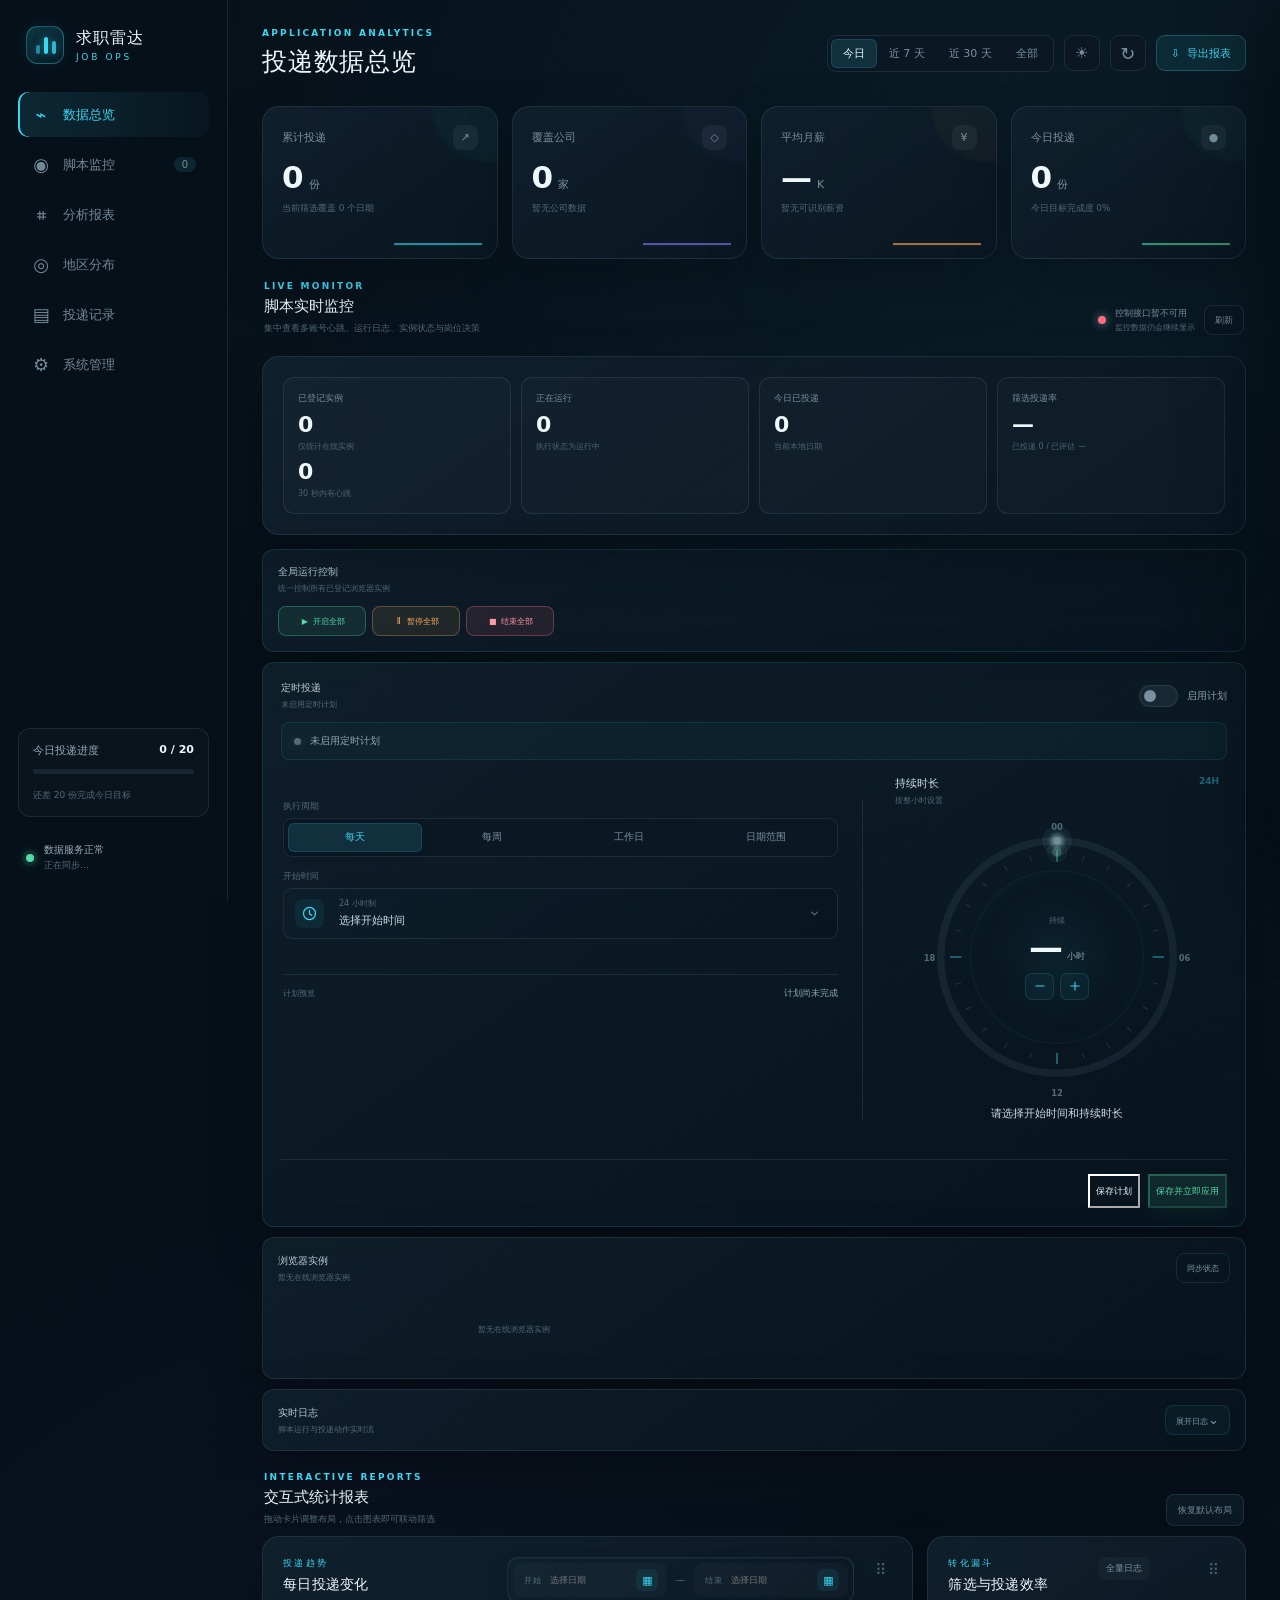
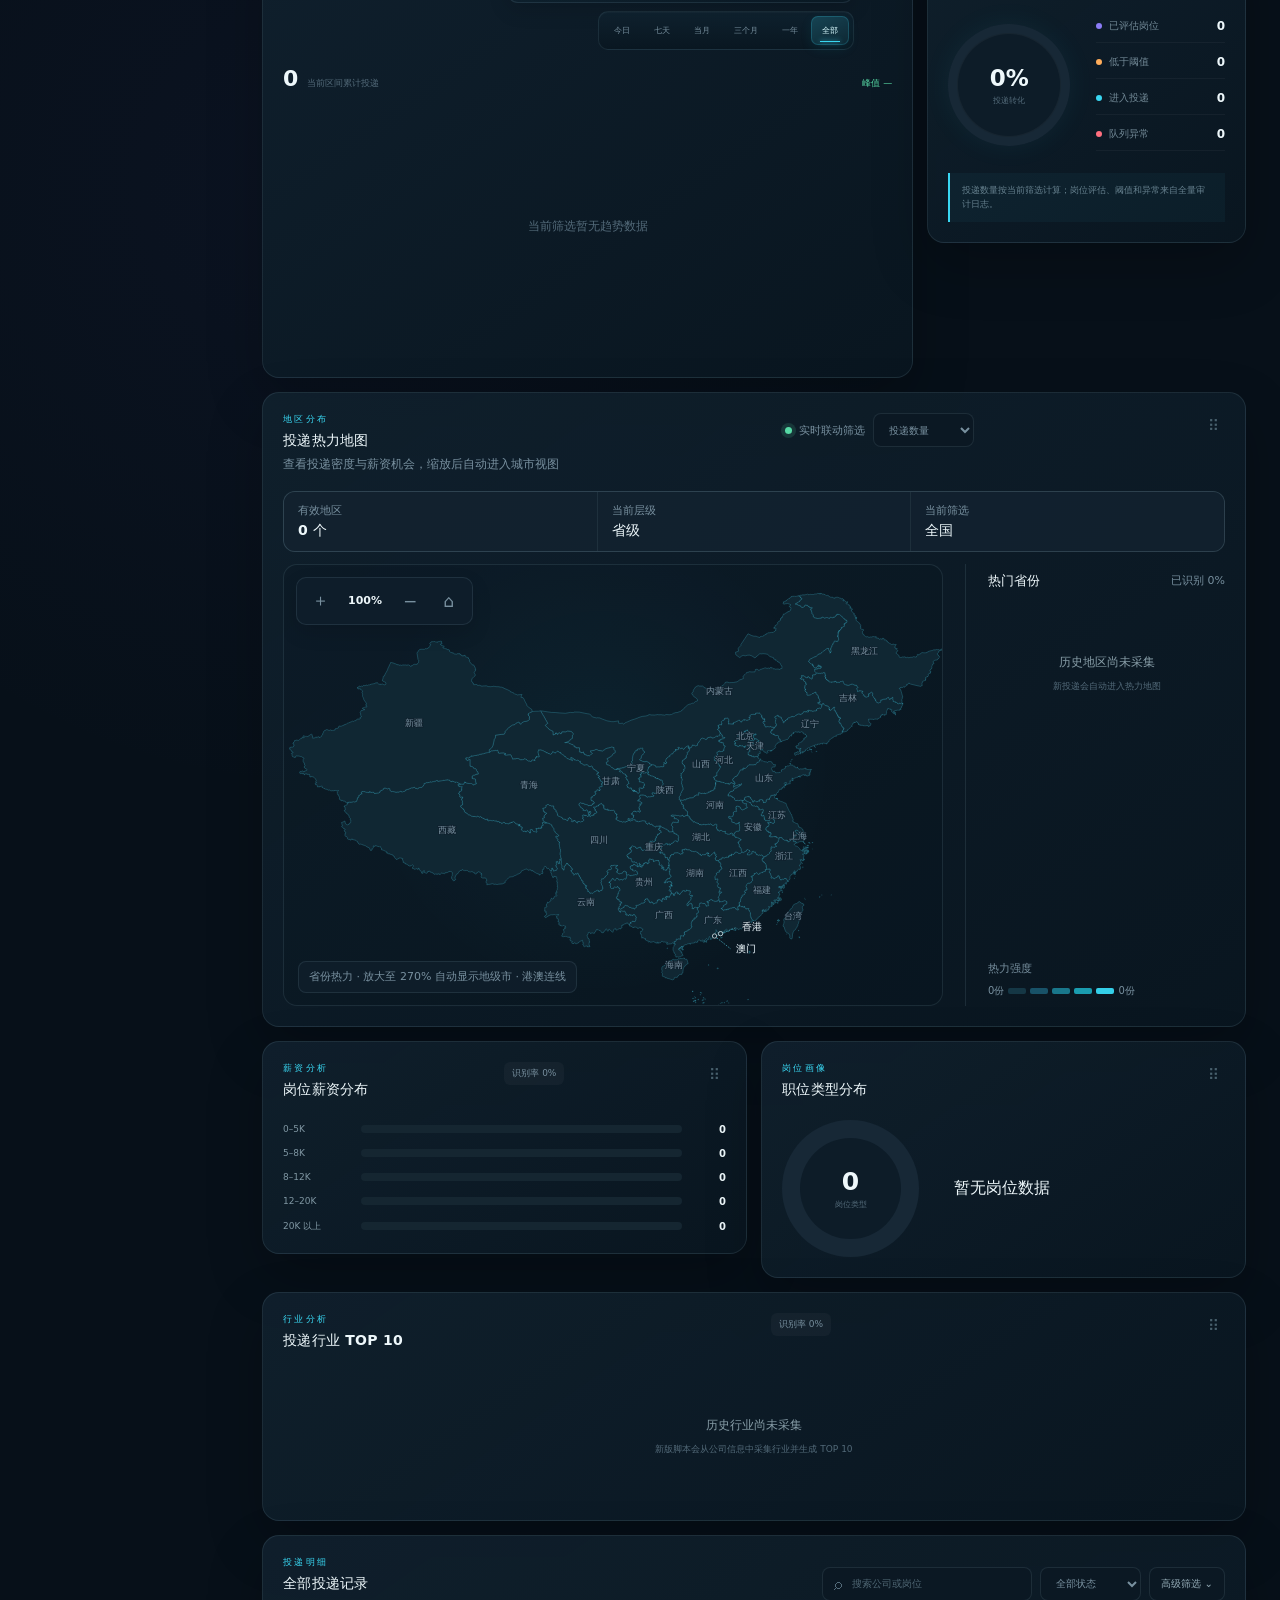
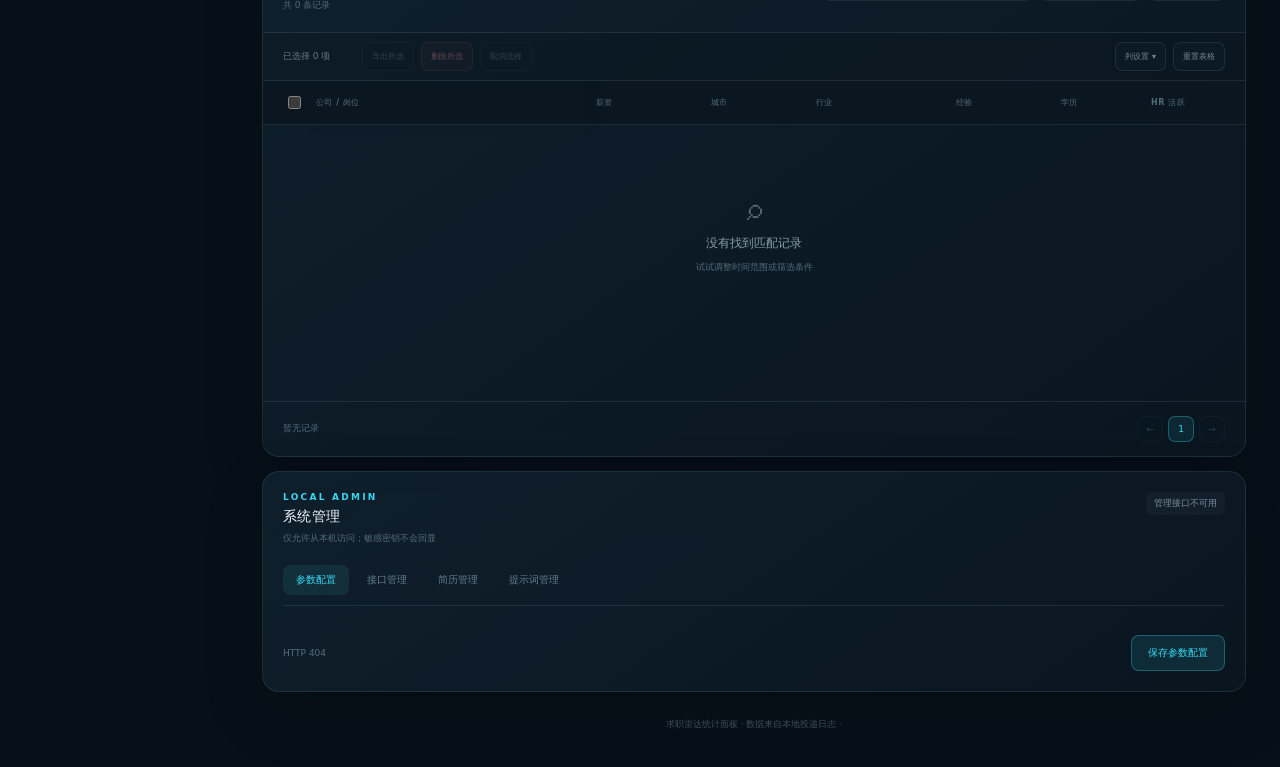
==== dashboard/index.html @ 0dfb5c40 "美化：重制定时投递时间轴与日期时间控件" ====
<!doctype html>
<html lang="zh-CN">
<head>
    <meta charset="UTF-8">
    <meta name="viewport" content="width=device-width, initial-scale=1.0">
    <meta name="color-scheme" content="dark light">
    <title>求职雷达 · 投递统计面板</title>
    <script>try { const savedTheme = localStorage.getItem('goodjobs.dashboard.theme'); document.documentElement.dataset.theme = savedTheme === 'light' ? 'light' : 'dark'; } catch (_) { document.documentElement.dataset.theme = 'dark'; }</script>
    <link rel="stylesheet" href="/dashboard/styles.css?v=20260720-schedule-composer-1">
</head>
<body>
    <div class="app-shell">
        <aside class="sidebar" id="sidebar">
            <div class="brand">
                <div class="brand-mark" aria-hidden="true">
                    <span></span><span></span><span></span>
                </div>
                <div>
                    <strong>求职雷达</strong>
                    <small>JOB OPS</small>
                </div>
            </div>

            <nav class="nav-list" aria-label="主导航">
                <button class="nav-item active" data-scroll="overview">
                    <span class="nav-icon">⌁</span><span>数据总览</span>
                </button>
                <button class="nav-item" data-scroll="controlSection">
                    <span class="nav-icon">◉</span><span>脚本监控</span>
                    <span class="nav-count" id="navControlAlerts">0</span>
                </button>
                <button class="nav-item" data-scroll="reports">
                    <span class="nav-icon">⌗</span><span>分析报表</span>
                </button>
                <button class="nav-item" data-scroll="mapSection">
                    <span class="nav-icon">◎</span><span>地区分布</span>
                </button>
                <button class="nav-item" data-scroll="applications">
                    <span class="nav-icon">▤</span><span>投递记录</span>
                </button>
                <button class="nav-item" data-scroll="adminSection">
                    <span class="nav-icon">⚙</span><span>系统管理</span>
                </button>
            </nav>

            <div class="sidebar-spacer"></div>
            <div class="daily-goal">
                <div class="goal-head">
                    <span>今日投递进度</span>
                    <strong id="goalText">0 / 20</strong>
                </div>
                <div class="goal-track"><span id="goalBar"></span></div>
                <small id="goalHint">保持节奏，比盲目海投更重要</small>
            </div>
            <div class="sidebar-status" id="sidebarStatus">
                <span class="live-dot"></span>
                <div><strong id="connectionText">数据服务正常</strong><small id="lastUpdated">正在同步…</small></div>
            </div>
        </aside>

        <main class="main-content">
            <header class="topbar">
                <button class="mobile-menu" id="mobileMenu" aria-label="打开菜单">☰</button>
                <div class="page-title">
                    <p>APPLICATION ANALYTICS</p>
                    <h1>投递数据总览</h1>
                </div>
                <div class="top-actions">
                    <div class="range-switch" id="rangeSwitch" aria-label="时间范围">
                        <button class="active" data-range="today">今日</button>
                        <button data-range="7">近 7 天</button>
                        <button data-range="30">近 30 天</button>
                        <button data-range="all">全部</button>
                    </div>
                    <button class="icon-button theme-toggle" id="themeToggle" title="切换白天主题" aria-label="切换网页主题">☀</button>
                    <button class="icon-button" id="refreshButton" title="刷新数据" aria-label="刷新数据">↻</button>
                    <button class="export-button" id="exportButton"><span>⇩</span> 导出报表</button>
                </div>
            </header>

            <section id="overview" class="metric-grid" aria-label="核心指标">
                <article class="metric-card accent-cyan" data-widget-id="metric-total">
                    <div class="metric-top"><span>累计投递</span><span class="metric-icon">↗</span></div>
                    <div class="metric-value"><strong id="totalApplications">—</strong><small>份</small></div>
                    <p id="totalDelta">正在计算投递趋势</p>
                    <div class="sparkline" id="totalSparkline"></div>
                </article>
                <article class="metric-card accent-violet" data-widget-id="metric-companies">
                    <div class="metric-top"><span>覆盖公司</span><span class="metric-icon">◇</span></div>
                    <div class="metric-value"><strong id="uniqueCompanies">—</strong><small>家</small></div>
                    <p id="companyDelta">去重后的公司数量</p>
                    <div class="sparkline" id="companySparkline"></div>
                </article>
                <article class="metric-card accent-orange" data-widget-id="metric-salary">
                    <div class="metric-top"><span>平均月薪</span><span class="metric-icon">¥</span></div>
                    <div class="metric-value"><strong id="averageSalary">—</strong><small>K</small></div>
                    <p id="salaryHint">按薪资区间中位数估算</p>
                    <div class="sparkline" id="salarySparkline"></div>
                </article>
                <article class="metric-card accent-green" data-widget-id="metric-today">
                    <div class="metric-top"><span>今日投递</span><span class="metric-icon">●</span></div>
                    <div class="metric-value"><strong id="todayApplications">—</strong><small>份</small></div>
                    <p id="todayHint">今日目标完成度 0%</p>
                    <div class="sparkline" id="todaySparkline"></div>
                </article>
            </section>

            <section id="controlSection" class="control-center" aria-label="脚本实时监控">
                <div class="control-heading">
                    <div><span class="eyebrow">LIVE MONITOR</span><h2>脚本实时监控</h2><p>集中查看多账号心跳、运行日志、实例状态与岗位决策</p></div>
                    <div class="control-sync"><span id="controlSyncDot"></span><div><strong id="controlSyncText">正在连接控制服务</strong><small id="controlUpdatedAt">尚未同步</small></div><button id="refreshControl" type="button">刷新</button></div>
                </div>

                <div class="monitor-metrics panel">
                    <div><span>已登记实例</span><strong id="connectedClients">0</strong><small>仅统计在线实例</small><strong id="activeClients" hidden>0</strong><small id="heartbeatWindowHint" hidden>30 秒内有心跳</small></div>
                    <div><span>正在运行</span><strong id="runningClients">0</strong><small>执行状态为运行中</small></div>
                    <div><span>今日已投递</span><strong id="monitorTodayDelivered">0</strong><small>当前本地日期</small></div>
                    <div><span>筛选投递率</span><strong id="filterDeliveryRate">—</strong><small id="filterDeliveryRateHint">已投递 0 / 已评估 0</small></div>
                </div>
                <div class="control-layout">
                    <article class="control-card control-span-12 control-global-card">
                        <div class="control-card-head"><div><span>全局运行控制</span><small>统一控制所有已登记浏览器实例</small></div><div id="globalControlFeedback" class="control-action-feedback" aria-live="polite"></div></div>
                        <div id="globalLifecycle" class="control-primary-actions" role="group" aria-label="全局运行控制">
                            <button type="button" class="control-command start active" data-control-scope="global" data-desired-state="running" aria-pressed="false"><span aria-hidden="true">▶</span> 开启全部</button>
                            <button type="button" class="control-command pause active" data-control-scope="global" data-desired-state="paused" aria-pressed="false"><span aria-hidden="true">Ⅱ</span> 暂停全部</button>
                            <button type="button" class="control-command danger active" data-control-scope="global" data-desired-state="stopped" aria-pressed="false"><span aria-hidden="true">■</span> 结束全部</button>
                        </div>
                    </article>

                    <article id="deliveryScheduleCard" class="control-card control-span-12 delivery-schedule-card">
                        <div class="control-card-head schedule-card-head">
                            <div><span>定时投递</span><small id="scheduleStatusText">计划默认关闭</small></div>
                            <label class="schedule-toggle">
                                <input id="scheduleEnabled" type="checkbox" data-schedule-field="enabled">
                                <span class="schedule-toggle-track" aria-hidden="true"><i></i></span>
                                <span>启用计划</span>
                            </label>
                        </div>
                        <div class="schedule-status" id="scheduleStatus" aria-live="polite"><i aria-hidden="true"></i><span>未启用定时计划</span></div>
                        <div class="schedule-composer">
                            <section class="schedule-settings" aria-label="投递计划设置">
                                <div class="schedule-field-group">
                                    <span class="schedule-field-label">执行周期</span>
                                    <input id="scheduleMode" type="hidden" value="daily" data-schedule-field="mode">
                                    <div class="schedule-mode-segments" role="group" aria-label="执行周期">
                                        <button type="button" value="daily" data-schedule-mode="daily" aria-pressed="true">每天</button>
                                        <button type="button" value="weekly" data-schedule-mode="weekly" aria-pressed="false">每周</button>
                                        <button type="button" value="weekdays" data-schedule-mode="weekdays" aria-pressed="false">工作日</button>
                                        <button type="button" value="date_range" data-schedule-mode="date_range" aria-pressed="false">日期范围</button>
                                    </div>
                                </div>

                                <div class="schedule-field-group" id="scheduleTimeField">
                                    <span class="schedule-field-label">开始时间</span>
                                    <input id="scheduleStartTime" type="hidden" data-schedule-field="startTime">
                                    <button id="scheduleTimeTrigger" class="schedule-picker-trigger" type="button" aria-haspopup="dialog" aria-controls="scheduleTimePicker" aria-expanded="false">
                                        <svg aria-hidden="true" viewBox="0 0 24 24"><circle cx="12" cy="12" r="8.5"></circle><path d="M12 7.5v5l3.25 2"></path></svg>
                                        <span><small>24 小时制</small><strong id="scheduleStartTimeDisplay">选择开始时间</strong></span>
                                        <svg class="schedule-picker-chevron" aria-hidden="true" viewBox="0 0 24 24"><path d="m8 10 4 4 4-4"></path></svg>
                                    </button>
                                    <small id="scheduleStartTimeError" class="schedule-field-error" aria-live="polite"></small>
                                </div>

                                <div id="scheduleWeekdays" class="schedule-weekdays" data-schedule-section="weekly" hidden>
                                    <span class="schedule-field-label">执行日</span>
                                    <div role="group" aria-label="每周执行日">
                                        <label><input type="checkbox" value="0" data-schedule-weekday><span>一</span></label>
                                        <label><input type="checkbox" value="1" data-schedule-weekday><span>二</span></label>
                                        <label><input type="checkbox" value="2" data-schedule-weekday><span>三</span></label>
                                        <label><input type="checkbox" value="3" data-schedule-weekday><span>四</span></label>
                                        <label><input type="checkbox" value="4" data-schedule-weekday><span>五</span></label>
                                        <label><input type="checkbox" value="5" data-schedule-weekday><span>六</span></label>
                                        <label><input type="checkbox" value="6" data-schedule-weekday><span>日</span></label>
                                    </div>
                                    <small id="scheduleWeekdaysError" class="schedule-field-error" aria-live="polite"></small>
                                </div>
                                <div id="scheduleWeekdayHint" class="schedule-hint" data-schedule-section="weekdays" hidden><i aria-hidden="true">✓</i><span>固定在周一至周五执行</span></div>
                                <div id="scheduleDateRange" class="schedule-date-range" data-schedule-section="date_range" data-date-picker-mode="range" hidden>
                                    <span class="schedule-field-label">生效日期</span>
                                    <input id="scheduleDateStart" type="hidden" data-schedule-field="dateStart">
                                    <input id="scheduleDateEnd" type="hidden" data-schedule-field="dateEnd">
                                    <button id="scheduleDateTrigger" class="schedule-range-trigger" type="button" aria-haspopup="dialog" aria-controls="dashboardDatePicker" aria-expanded="false">
                                        <span><small>开始</small><strong id="scheduleDateStartDisplay">选择日期</strong></span>
                                        <svg aria-hidden="true" viewBox="0 0 24 24"><path d="M5 12h14m-5-5 5 5-5 5"></path></svg>
                                        <span><small>结束</small><strong id="scheduleDateEndDisplay">选择日期</strong></span>
                                        <svg class="schedule-calendar-icon" aria-hidden="true" viewBox="0 0 24 24"><rect x="3.5" y="5.5" width="17" height="15" rx="2"></rect><path d="M7.5 3v5M16.5 3v5M3.5 10h17"></path></svg>
                                    </button>
                                    <small id="scheduleDateRangeError" class="schedule-field-error" aria-live="polite"></small>
                                </div>

                                <div class="schedule-plan-summary">
                                    <span>计划预览</span>
                                    <strong id="schedulePlanSummary">请选择完整计划</strong>
                                </div>
                            </section>

                            <section class="schedule-duration-panel" aria-labelledby="scheduleDurationLabel">
                                <div class="schedule-duration-head">
                                    <div><span id="scheduleDurationLabel">持续时长</span><small>按整小时设置</small></div>
                                    <strong>24H</strong>
                                </div>
                                <input id="scheduleDurationHours" type="hidden" value="0" data-schedule-field="durationHours">
                                <div id="scheduleDurationDial" class="schedule-duration-dial" data-unset="true">
                                    <svg viewBox="0 0 320 320">
                                        <defs><filter id="scheduleDialGlow" x="-50%" y="-50%" width="200%" height="200%"><feGaussianBlur stdDeviation="4" result="blur"></feGaussianBlur><feMerge><feMergeNode in="blur"></feMergeNode><feMergeNode in="SourceGraphic"></feMergeNode></feMerge></filter></defs>
                                        <circle class="schedule-dial-orbit" cx="160" cy="160" r="124"></circle>
                                        <circle id="scheduleDurationArc" class="schedule-dial-arc" cx="160" cy="160" r="124" pathLength="100"></circle>
                                        <g id="scheduleDialTicks" class="schedule-dial-ticks"></g>
                                        <g id="scheduleStartMarker" class="schedule-start-marker"><circle r="5"></circle><circle r="10"></circle></g>
                                        <g id="scheduleDurationHandle" class="schedule-duration-handle" role="slider" tabindex="0" aria-label="持续时长" aria-valuemin="1" aria-valuemax="24" aria-valuenow="0" aria-valuetext="未设置">
                                            <circle class="schedule-handle-halo" r="15"></circle><circle class="schedule-handle-core" r="7"></circle>
                                        </g>
                                        <text x="160" y="24" text-anchor="middle">00</text><text x="296" y="164" text-anchor="middle">06</text><text x="160" y="308" text-anchor="middle">12</text><text x="24" y="164" text-anchor="middle">18</text>
                                    </svg>
                                    <div class="schedule-dial-center">
                                        <span>持续</span>
                                        <div><strong id="scheduleDurationValue">—</strong><small>小时</small></div>
                                        <div class="schedule-duration-steppers">
                                            <button id="scheduleDurationDecrease" type="button" aria-label="减少一小时" title="减少一小时"><svg aria-hidden="true" viewBox="0 0 24 24"><path d="M5 12h14"></path></svg></button>
                                            <button id="scheduleDurationIncrease" type="button" aria-label="增加一小时" title="增加一小时"><svg aria-hidden="true" viewBox="0 0 24 24"><path d="M12 5v14M5 12h14"></path></svg></button>
                                        </div>
                                    </div>
                                </div>
                                <div id="scheduleWindowSummary" class="schedule-window-summary">请选择开始时间和持续时长</div>
                                <small id="scheduleDurationError" class="schedule-field-error schedule-duration-error" aria-live="polite"></small>
                            </section>
                        </div>
                        <div class="schedule-actions">
                            <span id="scheduleFeedback" aria-live="polite"></span>
                            <button id="saveSchedule" type="button" class="control-command subtle">保存计划</button>
                            <button id="applySchedule" type="button" class="control-command start">保存并立即应用</button>
                        </div>
                    </article>

                    <article class="control-card control-span-12">
                        <div class="control-card-head"><div><span>浏览器实例</span><small id="controlInstanceSummary">等待脚本接入</small></div><button class="control-command subtle" data-control-action="refresh_instances">同步状态</button></div>
                        <div id="controlInstanceList" class="control-instance-grid"></div>
                    </article>

                    <article class="control-card control-span-12 live-log-card is-collapsed" id="liveLogCard">
                        <div class="control-card-head"><div><span>实时日志</span><small>脚本运行与投递动作实时流</small></div><button type="button" class="live-log-toggle" id="liveLogToggle" aria-controls="liveLogPanel" aria-expanded="false" title="展开实时日志"><span id="liveLogToggleText">展开日志</span><b aria-hidden="true">⌄</b></button></div>
                        <div id="liveLogPanel" class="live-log-panel" hidden>
                            <div class="live-log-tools">
                                <label class="live-log-filter" for="liveLogAccountFilter"><span>账号</span><select id="liveLogAccountFilter"><option value="all">全部账号</option></select></label>
                                <label class="live-log-filter" for="liveLogSenderFilter"><span>发送方</span><select id="liveLogSenderFilter"><option value="all">全部发送方</option><option value="system">系统</option><option value="delivery">投递</option><option value="claim">领取投递</option><option value="queue">投递等待</option></select></label>
                                <div class="live-log-verbosity"><span id="liveLogVerbosityLabel">日志等级</span><div class="live-log-segments" role="group" aria-labelledby="liveLogVerbosityLabel"><button type="button" data-log-verbosity="detailed" aria-pressed="false" title="显示全部日志">详细</button><button type="button" class="active" data-log-verbosity="normal" aria-pressed="true" title="显示正常与简洁日志">正常</button><button type="button" data-log-verbosity="concise" aria-pressed="false" title="仅显示简洁日志">简洁</button></div></div>
                                <div class="live-log-actions">
                                    <button id="pauseLogs" class="live-log-icon-button" type="button" aria-controls="liveLogs" aria-label="暂停自动滚动" aria-pressed="false" title="暂停自动滚动"><span id="pauseLogsIcon" aria-hidden="true">Ⅱ</span></button>
                                    <button id="clearLogs" class="live-log-icon-button danger" type="button" aria-controls="liveLogs" aria-label="清空当前日志视图" title="清空当前日志视图"><span aria-hidden="true">⌫</span></button>
                                </div>
                            </div>
                            <div class="live-log-summary"><span id="liveLogCount" aria-live="polite">显示 0 / 0 条日志</span></div>
                            <div id="liveLogs" class="live-logs" role="log" aria-label="实时运行日志" aria-live="polite" aria-atomic="false" aria-relevant="additions text"></div>
                        </div>
                    </article>

                </div>
            </section>

            <section id="reports" class="report-section">
                <div class="report-section-head">
                    <div><span class="eyebrow">INTERACTIVE REPORTS</span><h2>交互式统计报表</h2><p>拖动卡片调整布局，点击图表即可联动筛选</p></div>
                    <button id="resetReportLayout">恢复默认布局</button>
                </div>
                <div id="reportCanvas" class="report-canvas">
                <article class="panel trend-panel report-card report-wide" data-widget-id="report-trend">
                    <div class="panel-head">
                        <div><span class="eyebrow">投递趋势</span><h2>每日投递变化</h2></div>
                        <div class="trend-controls">
                            <div class="trend-date-inputs"><label class="trend-date-field"><span>开始</span><input id="trendStartDate" type="text" readonly placeholder="选择日期" aria-label="趋势开始日期"><b>▦</b></label><i></i><label class="trend-date-field"><span>结束</span><input id="trendEndDate" type="text" readonly placeholder="选择日期" aria-label="趋势结束日期"><b>▦</b></label></div>
                            <div class="trend-quick-range" id="trendQuickRange"><button data-trend-range="today">今日</button><button data-trend-range="7">七天</button><button data-trend-range="month">当月</button><button data-trend-range="90">三个月</button><button data-trend-range="365">一年</button><button class="active" data-trend-range="all">全部</button></div>
                        </div>
                    </div>
                    <div class="trend-summary"><strong id="trendTotal">0</strong><span>当前区间累计投递</span><em id="trendPeak">峰值 —</em></div>
                    <div class="chart-box trend-chart-box" id="trendChart" role="img" aria-label="每日投递趋势图"></div>
                </article>

                <article class="panel funnel-panel report-card report-normal" data-widget-id="report-funnel">
                    <div class="panel-head">
                        <div><span class="eyebrow">转化漏斗</span><h2>筛选与投递效率</h2></div>
                        <span class="panel-badge">全量日志</span>
                    </div>
                    <div class="funnel-content">
                        <div class="conversion-ring" id="conversionRing">
                            <div><strong id="conversionRate">0%</strong><span>投递转化</span></div>
                        </div>
                        <div class="funnel-list">
                            <div><span><i class="dot violet"></i>已评估岗位</span><strong id="evaluatedJobs">0</strong></div>
                            <div><span><i class="dot orange"></i>低于阈值</span><strong id="belowThreshold">0</strong></div>
                            <div><span><i class="dot cyan"></i>进入投递</span><strong id="funnelDelivered">0</strong></div>
                            <div><span><i class="dot red"></i>队列异常</span><strong id="queueFailures">0</strong></div>
                        </div>
                    </div>
                    <p class="insight" id="funnelInsight">数据越完整，转化分析越准确。</p>
                </article>
                <article id="mapSection" class="panel map-panel report-card report-full" data-widget-id="report-map">
                    <div class="panel-head map-panel-head">
                        <div><span class="eyebrow">地区分布</span><h2>投递热力地图</h2><p>查看投递密度与薪资机会，缩放后自动进入城市视图</p></div>
                        <div class="map-head-tools">
                            <span class="map-live-status"><i></i>实时联动筛选</span>
                            <select id="mapMetric" class="compact-select" aria-label="地图指标">
                                <option value="count">投递数量</option>
                                <option value="salary">平均薪资</option>
                            </select>
                        </div>
                    </div>
                    <div class="map-summary" aria-label="地图数据摘要">
                        <div><span>有效地区</span><strong id="mapKnownCount">0</strong></div>
                        <div><span>当前层级</span><strong id="mapLevelLabel">省级</strong></div>
                        <div><span>当前筛选</span><strong id="mapActiveFilter">全国</strong></div>
                    </div>
                    <div class="map-content">
                        <div class="map-stage" id="mapStage" tabindex="0" aria-label="地图操作区，可使用方向键平移，加号减号缩放">
                            <div id="chinaMap" class="china-map" aria-label="随缩放自动显示省份或地级市边界的中国投递热力地图"></div>
                            <div class="map-tooltip" id="mapTooltip" aria-hidden="true" hidden></div>
                            <div class="map-navigation" aria-label="地图缩放控制">
                                <button id="mapZoomIn" title="放大地图" aria-label="放大地图">＋</button>
                                <span id="mapZoomValue">100%</span>
                                <button id="mapZoomOut" title="缩小地图" aria-label="缩小地图">−</button>
                                <button id="mapResetView" title="恢复地图视图" aria-label="恢复地图视图">⌂</button>
                            </div>
                            <div class="map-interaction-hint" id="mapInteractionHint">省份热力 · 放大自动显示地级市 · 港澳连线标注</div>
                        </div>
                        <div class="location-ranking">
                            <div class="ranking-title"><span id="locationRankingTitle">热门省份</span><small id="knownLocationRate">已识别 0%</small></div>
                            <div id="locationList" class="ranking-list"></div>
                            <div class="map-scale-wrap"><span>热力强度</span><div class="map-scale"><span id="mapScaleMin">少</span><i></i><i></i><i></i><i></i><i></i><span id="mapScaleMax">多</span></div></div>
                        </div>
                    </div>
                </article>

                <article class="panel salary-panel report-card report-half" data-widget-id="report-salary">
                    <div class="panel-head">
                        <div><span class="eyebrow">薪资分析</span><h2>岗位薪资分布</h2></div>
                        <span class="panel-badge" id="salaryCoverage">识别率 0%</span>
                    </div>
                    <div id="salaryChart" class="salary-chart"></div>
                </article>
                <article class="panel role-panel report-card report-half" data-widget-id="report-role">
                    <div class="panel-head">
                        <div><span class="eyebrow">岗位画像</span><h2>职位类型分布</h2></div>
                    </div>
                    <div class="role-content">
                        <div class="role-donut" id="roleDonut"><div><strong id="roleKinds">0</strong><span>岗位类型</span></div></div>
                        <div class="role-legend" id="roleLegend"></div>
                    </div>
                </article>

                <article class="panel industry-panel report-card report-full" data-widget-id="report-industry">
                <div class="panel-head">
                    <div><span class="eyebrow">行业分析</span><h2>投递行业 TOP 10</h2></div>
                    <span class="panel-badge" id="industryCoverage">识别率 0%</span>
                </div>
                <div id="industryChart" class="industry-chart"></div>
                </article>
                </div>
            </section>

            <section id="applications" class="panel records-panel">
                <div class="records-head">
                    <div><span class="eyebrow">投递明细</span><h2>全部投递记录</h2><p id="recordSubtitle">共 0 条记录</p></div>
                    <div class="record-filters">
                        <label class="search-box"><span>⌕</span><input id="searchInput" type="search" placeholder="搜索公司或岗位"></label>
                        <select id="statusFilter" class="compact-select">
                            <option value="all">全部状态</option>
                            <option value="sent">已投递</option>
                            <option value="queued">进行中</option>
                            <option value="duplicate">重复投递</option>
                            <option value="failed_unknown">异常</option>
                        </select>
                        <button class="advanced-toggle" id="advancedToggle">高级筛选 <span>⌄</span></button>
                    </div>
                </div>
                <div class="advanced-filters" id="advancedFilters" hidden>
                    <label><span>城市</span><select id="cityFilter" class="compact-select"><option value="all">全部城市</option></select></label>
                    <label><span>经验</span><select id="experienceFilter" class="compact-select"><option value="all">全部经验</option></select></label>
                    <label><span>学历</span><select id="educationFilter" class="compact-select"><option value="all">全部学历</option></select></label>
                    <label><span>最低月薪（K）</span><input id="minSalaryFilter" type="number" min="0" step="1" placeholder="例如 8"></label>
                    <label><span>最高月薪（K）</span><input id="maxSalaryFilter" type="number" min="0" step="1" placeholder="例如 20"></label>
                    <label><span>关键词</span><input id="keywordFilter" type="text" placeholder="行业、岗位、搜索词"></label>
                    <button id="resetFilters" class="reset-filter">重置筛选</button>
                    <div id="activeFilterChips" class="filter-chips"></div>
                </div>
                <div class="table-command-bar">
                    <div class="selection-tools">
                        <span id="selectedCount">已选择 0 项</span>
                        <button id="exportSelected" disabled>导出所选</button>
                        <button id="deleteSelected" class="danger-action" disabled>删除所选</button>
                        <button id="clearSelection" disabled>取消选择</button>
                    </div>
                    <div class="table-view-tools">
                        <div class="column-manager">
                            <button id="columnManagerButton">列设置 ▾</button>
                            <div id="columnManagerMenu" class="column-manager-menu" hidden></div>
                        </div>
                        <button id="resetTableView">重置表格</button>
                    </div>
                </div>
                <div class="table-wrap">
                    <table id="recordsTable">
                        <colgroup id="recordsColgroup"></colgroup>
                        <thead id="recordsHead"></thead>
                        <tbody id="recordsBody"></tbody>
                    </table>
                    <div class="empty-state" id="emptyState" hidden><span>⌕</span><strong>没有找到匹配记录</strong><p>试试调整时间范围或筛选条件</p></div>
                </div>
                <div class="pagination">
                    <span id="pageInfo">第 1 页</span>
                    <div><button id="prevPage" aria-label="上一页">←</button><div id="pageNumbers"></div><button id="nextPage" aria-label="下一页">→</button></div>
                </div>
            </section>

            <section id="adminSection" class="panel admin-panel">
                <div class="panel-head admin-head">
                    <div><span class="eyebrow">LOCAL ADMIN</span><h2>系统管理</h2><p>仅允许从本机访问；敏感密钥不会回显</p></div>
                    <span class="panel-badge" id="adminSaveState">尚未修改</span>
                </div>
                <div class="admin-tabs" id="adminTabs" role="tablist" aria-label="系统管理">
                    <button class="active" data-admin-tab="config" role="tab" aria-selected="true">参数配置</button>
                    <button data-admin-tab="llm" role="tab" aria-selected="false">接口管理</button>
                    <button data-admin-tab="resume" role="tab" aria-selected="false">简历管理</button>
                    <button data-admin-tab="prompts" role="tab" aria-selected="false">提示词管理</button>
                </div>
                <div class="admin-view active" data-admin-view="config">
                    <div id="visualConfigForm" class="visual-config-form"></div>
                    <div class="admin-actions"><span id="configNotice">常用参数保存后立即生效，数据库路径需要重启。</span><button id="saveConfig" class="primary-action">保存参数配置</button></div>
                </div>
                <div class="admin-view" data-admin-view="llm">
                    <div class="llm-console-head">
                        <div><span class="eyebrow">MODEL ROUTING</span><h3>大模型连接</h3></div>
                        <span class="llm-provider-summary" id="llmProviderSummary"><i></i>尚未载入接口</span>
                    </div>
                    <section id="llmUsagePanel" class="llm-usage-panel" aria-labelledby="llmUsageTitle">
                        <div class="llm-usage-head">
                            <div>
                                <span class="eyebrow">TOKEN TELEMETRY</span>
                                <h3 id="llmUsageTitle">Token 使用统计</h3>
                                <p id="llmUsageStatus" role="status" aria-live="polite">切换到接口管理后载入最近 7 天数据</p>
                            </div>
                            <div class="llm-usage-tools">
                                <div class="llm-usage-range" id="llmUsageRange" role="group" aria-label="Token 统计范围">
                                    <button type="button" data-llm-usage-days="1" aria-pressed="false">1 天</button>
                                    <button type="button" class="active" data-llm-usage-days="7" aria-pressed="true">7 天</button>
                                    <button type="button" data-llm-usage-days="30" aria-pressed="false">30 天</button>
                                </div>
                                <button id="llmUsageRefresh" class="icon-button llm-usage-refresh" type="button" title="刷新 Token 统计" aria-label="刷新 Token 统计"><span aria-hidden="true">↻</span></button>
                            </div>
                        </div>
                        <p id="llmUsageError" class="llm-usage-error" role="alert" hidden></p>
                        <div class="llm-usage-kpis" aria-label="Token 使用摘要">
                            <div class="llm-usage-kpi"><span>总 Token</span><strong id="llmUsageTotalTokens">—</strong><small id="llmUsageTotalHint">等待统计</small></div>
                            <div class="llm-usage-kpi"><span>输入 Token</span><strong id="llmUsageInputTokens">—</strong><small>请求提示词</small></div>
                            <div class="llm-usage-kpi"><span>输出 Token</span><strong id="llmUsageOutputTokens">—</strong><small>模型生成内容</small></div>
                            <div class="llm-usage-kpi"><span>上游调用</span><strong id="llmUsageUpstreamCalls">—</strong><small id="llmUsageUnreported">未上报 0 次</small></div>
                            <div class="llm-usage-kpi"><span>成功率</span><strong id="llmUsageSuccessRate">—</strong><small id="llmUsageUpdatedAt">尚未更新</small></div>
                        </div>
                        <div class="llm-usage-grid">
                            <div class="llm-usage-trend-wrap">
                                <div class="llm-usage-block-head"><span>每日 Token 趋势</span><small id="llmUsageTrendHint">输入 / 输出 · 总量</small></div>
                                <div id="llmUsageTrend" class="llm-usage-trend" role="img" aria-label="每日 Token 使用趋势"></div>
                            </div>
                            <div class="llm-usage-rankings" aria-label="Token 使用排行">
                                <div class="llm-usage-ranking">
                                    <div class="llm-usage-block-head"><span>接口 / 模型排行</span><small>按总 Token</small></div>
                                    <div id="llmUsageProviderRanking" class="llm-usage-ranking-list"></div>
                                </div>
                                <div class="llm-usage-ranking">
                                    <div class="llm-usage-block-head"><span>用途排行</span><small>按总 Token</small></div>
                                    <div id="llmUsagePurposeRanking" class="llm-usage-ranking-list"></div>
                                </div>
                            </div>
                        </div>
                    </section>
                    <div class="llm-global-bar" aria-label="大模型全局设置">
                        <div class="llm-setting llm-strategy-setting">
                            <span>调度策略</span>
                            <div class="llm-segment" id="llmStrategy" role="radiogroup" aria-label="调度策略" data-value="failover">
                                <button type="button" class="active" data-llm-strategy="failover" role="radio" aria-checked="true">故障转移</button>
                                <button type="button" data-llm-strategy="round_robin" role="radio" aria-checked="false">轮询分摊</button>
                            </div>
                            <small id="llmStrategyHint">按列表顺序调用，失败后切换</small>
                        </div>
                        <label class="llm-setting llm-timeout-setting"><span>请求超时</span><div class="llm-number-input"><input id="llmTimeout" type="number" min="1" max="600" value="180"><b>秒</b></div><small>1 - 600 秒</small></label>
                        <label class="llm-toggle-setting" for="llmJobFilter">
                            <span class="llm-toggle-copy"><strong>AI 二次筛选</strong><small id="llmJobFilterState">已关闭</small></span>
                            <input id="llmJobFilter" type="checkbox">
                            <span class="llm-toggle" aria-hidden="true"><i></i></span>
                        </label>
                        <button id="llmTestAll" type="button" class="llm-secondary-action"><span aria-hidden="true">↻</span><b>全部测活</b></button>
                    </div>
                    <div id="llmProviderList" class="llm-provider-list"></div>
                    <button id="llmAddProvider" type="button" class="llm-add-provider"><span aria-hidden="true">＋</span> 添加大模型接口</button>
                    <div class="admin-actions llm-save-bar"><span id="llmNotice">配置保存在本机 .env；API Key 与代理凭据不会回显。</span><button id="saveLlm" class="primary-action"><span aria-hidden="true">✓</span> 保存接口配置</button></div>
                </div>
                <div class="admin-view" data-admin-view="resume">
                    <div class="editor-toolbar"><select id="resumeSelect" class="compact-select" aria-label="LLM 当前简历"></select><input id="newResumeName" type="text" placeholder="新建文件名，例如 运维工程师.md"><button id="createResume">新建简历</button><span id="resumeMeta"></span></div>
                    <textarea id="resumeEditor" class="large-editor" spellcheck="false" placeholder="在这里编辑 Markdown 简历"></textarea>
                    <div class="admin-actions"><span>文件保存在 resumes/；当前简历用于定制招呼语和 AI 二次筛选。</span><button id="saveResume" class="primary-action">保存并设为当前</button></div>
                </div>
                <div class="admin-view" data-admin-view="prompts">
                    <div class="editor-toolbar"><select id="promptSelect" class="compact-select"></select><span id="promptHint">提示词中的占位符必须保留</span></div>
                    <textarea id="promptEditor" class="large-editor code-editor" spellcheck="false"></textarea>
                    <div class="admin-actions"><span>保存前会校验花括号和必要占位符，修改立即用于后续请求。</span><button id="savePrompt" class="primary-action">保存当前提示词</button></div>
                </div>
            </section>

            <footer>求职雷达统计面板 · 数据来自本地投递日志 · <span id="footerTime"></span></footer>
        </main>
    </div>

    <div class="drawer-backdrop" id="drawerBackdrop"></div>
    <aside class="detail-drawer" id="detailDrawer" aria-label="投递详情" aria-hidden="true">
        <button class="drawer-close" id="drawerClose" aria-label="关闭">×</button>
        <span class="eyebrow">APPLICATION DETAIL</span>
        <h2 id="drawerCompany">—</h2>
        <p id="drawerTitle">—</p>
        <div class="drawer-status" id="drawerStatus">—</div>
        <dl id="drawerDetails"></dl>
        <div class="drawer-note"><strong>数据说明</strong><p>薪资为招聘页面展示区间；平均薪资按区间中位数估算，仅用于求职决策参考。</p></div>
    </aside>

    <div class="confirm-overlay" id="deleteConfirm" hidden>
        <section class="confirm-dialog" role="alertdialog" aria-modal="true" aria-labelledby="deleteConfirmTitle">
            <span class="eyebrow">DELETE RECORDS</span>
            <h2 id="deleteConfirmTitle">确认删除投递记录？</h2>
            <p id="deleteConfirmMessage"></p>
            <div class="confirm-warning" id="deleteConfirmWarning">已完成的普通投递删除后，将解除该公司与岗位的重复拦截；今日投递额度不会返还。</div>
            <div class="confirm-actions">
                <button id="deleteConfirmCancel">取消</button>
                <button id="deleteConfirmSubmit" class="danger-action">确认删除</button>
            </div>
        </section>
    </div>

    <div class="confirm-overlay" id="controlStopConfirm" hidden>
        <section class="confirm-dialog" role="alertdialog" aria-modal="true" aria-labelledby="controlStopConfirmTitle">
            <span class="eyebrow">STOP ALL WORKERS</span>
            <h2 id="controlStopConfirmTitle">确认结束全部实例？</h2>
            <p>所有当前已登记实例都会收到结束指令。实例仍保持后端连接，可稍后从这里重新开启。</p>
            <div class="confirm-warning">正在处理的原子动作会先安全收尾，随后清理执行器、待处理占位和脚本子窗口。</div>
            <div class="confirm-actions">
                <button id="controlStopCancel" type="button">取消</button>
                <button id="controlStopSubmit" type="button" class="danger-action">结束全部</button>
            </div>
        </section>
    </div>

    <div class="auth-overlay" id="authPrompt" hidden>
        <form class="auth-dialog" id="authForm" role="dialog" aria-modal="true" aria-labelledby="authPromptTitle">
            <span class="eyebrow">SECURE ACCESS</span>
            <h2 id="authPromptTitle">输入后端共享令牌</h2>
            <p>当前连接需要身份验证。令牌仅保存在本标签页会话中，关闭标签页后自动清除。</p>
            <label for="authTokenInput"><span>共享令牌</span><input id="authTokenInput" name="token" type="password" minlength="32" maxlength="256" autocomplete="current-password" required></label>
            <p class="auth-error" id="authPromptError" role="alert" hidden></p>
            <div class="confirm-actions">
                <button id="authPromptCancel" type="button">取消</button>
                <button id="authPromptSubmit" type="submit">验证并继续</button>
            </div>
        </form>
    </div>

    <div class="toast" id="toast" role="status"></div>
    <script src="/dashboard/vendor/echarts.min.js" defer></script>
    <script src="/dashboard/app.js?v=20260720-schedule-composer-1" defer></script>
</body>
</html>
---- dashboard/styles.css ----
:root {
    --bg: #071019;
    --bg-deep: #050b12;
    --sidebar: #09131d;
    --panel: rgba(14, 28, 40, 0.88);
    --panel-strong: #0f1e2b;
    --line: rgba(148, 181, 202, 0.13);
    --line-bright: rgba(98, 230, 255, 0.25);
    --text: #eef8fb;
    --muted: #78909f;
    --muted-2: #536a79;
    --cyan: #39d7f2;
    --cyan-soft: rgba(57, 215, 242, 0.12);
    --violet: #8b7cf6;
    --orange: #ffad5b;
    --green: #56d9a5;
    --red: #ff6f7f;
    --blue: #4e91d8;
    --shadow: 0 22px 55px rgba(0, 0, 0, 0.22);
    --radius: 17px;
    --surface-input: #0b1823;
    --surface-sticky: #0d1c27;
    --surface-head: #0a1721;
    --surface-menu: #0c1b27;
    --surface-soft: rgba(255,255,255,.018);
    --surface-hover: rgba(57,215,242,.05);
    --text-strong: #c8dbe2;
    --text-soft: #91a8b3;
    --text-faint: #526b78;
    --chart-grid: rgba(126,157,175,.10);
    --chart-axis: #4f6674;
    --chart-empty: #172836;
    --chart-point: #0d1d29;
    --map-empty: #102733;
    --map-1: #153745;
    --map-2: #185268;
    --map-3: #19778b;
    --map-4: #1a9caf;
    --map-5: #34cfe9;
}

* { box-sizing: border-box; }
html { scroll-behavior: smooth; color-scheme: dark; }
html[data-theme="light"] {
    color-scheme: light;
    --bg: #f3f6fa; --bg-deep: #e9eef5; --sidebar: #ffffff;
    --panel: rgba(255,255,255,.96); --panel-strong: #ffffff;
    --line: rgba(48,76,94,.14); --line-bright: rgba(0,145,175,.28);
    --text: #172a35; --muted: #657d89; --muted-2: #879aa4;
    --cyan: #008eaa; --cyan-soft: rgba(0,142,170,.10); --violet: #6757d9;
    --orange: #b85f0b; --green: #137653; --red: #c53b50; --blue: #356fba;
    --shadow: 0 18px 45px rgba(35,60,76,.10);
    --surface-input: #f7f9fc; --surface-sticky: #ffffff; --surface-head: #f4f7fa; --surface-menu: #ffffff;
    --surface-soft: rgba(238,244,247,.82); --surface-hover: rgba(0,142,170,.065);
    --text-strong: #294753; --text-soft: #58727e; --text-faint: #7e929c;
    --chart-grid: rgba(54,91,108,.13); --chart-axis: #718792; --chart-empty: #e2ebef; --chart-point: #ffffff;
    --map-empty: #e7f0f3; --map-1: #d4e8ec; --map-2: #acd4dc; --map-3: #71b9c8; --map-4: #369db1; --map-5: #087e98;
}
body {
    margin: 0;
    min-width: 320px;
    background:
        radial-gradient(circle at 82% 5%, rgba(34, 170, 196, 0.08), transparent 24%),
        radial-gradient(circle at 25% 45%, rgba(89, 72, 190, 0.05), transparent 26%),
        var(--bg);
    color: var(--text);
    font-family: Inter, ui-sans-serif, system-ui, -apple-system, BlinkMacSystemFont, "Segoe UI", "PingFang SC", "Microsoft YaHei UI", "Microsoft YaHei", sans-serif;
    font-synthesis: none;
    font-variant-numeric: tabular-nums;
    text-rendering: optimizeLegibility;
    -webkit-font-smoothing: antialiased;
}
html[data-theme="light"] body { background: radial-gradient(circle at 82% 5%, rgba(0,142,170,.07), transparent 24%), radial-gradient(circle at 25% 45%, rgba(103,87,217,.04), transparent 27%), var(--bg); }

button, input, select { font: inherit; }
button, select { cursor: pointer; }
button { color: inherit; }

.app-shell { min-height: 100vh; }
.sidebar {
    position: fixed;
    inset: 0 auto 0 0;
    z-index: 30;
    width: 228px;
    padding: 26px 18px 20px;
    display: flex;
    flex-direction: column;
    background: rgba(7, 17, 26, 0.95);
    border-right: 1px solid var(--line);
    backdrop-filter: blur(18px);
}
html[data-theme="light"] .sidebar { background: rgba(255,255,255,.94); box-shadow: 8px 0 30px rgba(46,72,87,.05); }
.brand { display: flex; align-items: center; gap: 12px; padding: 0 8px 28px; }
.brand-mark {
    position: relative;
    width: 38px;
    height: 38px;
    border: 1px solid rgba(57, 215, 242, 0.35);
    border-radius: 11px;
    background: linear-gradient(145deg, rgba(57, 215, 242, 0.17), rgba(57, 215, 242, 0.02));
    box-shadow: inset 0 0 18px rgba(57, 215, 242, 0.08), 0 0 25px rgba(57, 215, 242, 0.08);
}
.brand-mark span { position: absolute; display: block; width: 4px; border-radius: 5px; background: var(--cyan); bottom: 9px; box-shadow: 0 0 9px rgba(57, 215, 242, .6); }
.brand-mark span:nth-child(1) { height: 9px; left: 9px; opacity: .55; }
.brand-mark span:nth-child(2) { height: 17px; left: 17px; }
.brand-mark span:nth-child(3) { height: 13px; left: 25px; opacity: .8; }
.brand strong { display: block; font-size: 16px; letter-spacing: .07em; }
.brand small { display: block; margin-top: 3px; color: var(--cyan); font-size: 9px; letter-spacing: .3em; }

.nav-list { display: grid; gap: 5px; }
.nav-item {
    width: 100%; height: 45px; display: flex; align-items: center; gap: 12px;
    padding: 0 13px; border: 0; border-radius: 10px; color: #718896; background: transparent;
    text-align: left; transition: .2s ease;
}
.nav-item:hover { color: #bcd2db; background: rgba(255,255,255,.025); }
.nav-item.active { color: var(--cyan); background: linear-gradient(90deg, rgba(57,215,242,.12), rgba(57,215,242,.03)); box-shadow: inset 2px 0 var(--cyan); }
.nav-icon { width: 20px; text-align: center; font-size: 18px; }
.nav-item > span:nth-child(2) { flex: 1; font-size: 13px; }
.nav-count { min-width: 22px; padding: 2px 6px; border-radius: 10px; background: rgba(57,215,242,.11); font-size: 10px; text-align: center; }
.sidebar-spacer { flex: 1; }
.daily-goal { padding: 14px; margin-bottom: 18px; border: 1px solid var(--line); border-radius: 12px; background: rgba(255,255,255,.018); }
.goal-head { display: flex; justify-content: space-between; font-size: 11px; color: #91a9b5; }
.goal-head strong { color: var(--text); }
.goal-track { height: 5px; margin: 11px 0 9px; overflow: hidden; border-radius: 6px; background: #162632; }
.goal-track span { display: block; width: 0; height: 100%; border-radius: inherit; background: linear-gradient(90deg, var(--cyan), #5af0c0); box-shadow: 0 0 12px rgba(57,215,242,.4); transition: width .6s ease; }
.daily-goal small { color: var(--muted-2); font-size: 9px; line-height: 1.5; }
.sidebar-status { display: flex; align-items: center; gap: 10px; padding: 8px; }
.live-dot { width: 8px; height: 8px; border-radius: 50%; background: var(--green); box-shadow: 0 0 0 4px rgba(86,217,165,.08), 0 0 12px rgba(86,217,165,.45); transition: background .3s ease, box-shadow .3s ease; }
.sidebar-status.offline .live-dot { background: var(--red); box-shadow: 0 0 0 4px rgba(255,107,107,.1), 0 0 12px rgba(255,107,107,.5); }
.sidebar-status.offline strong { color: var(--red); }
.sidebar-status strong, .sidebar-status small { display: block; }
.sidebar-status strong { color: #9ab0bb; font-size: 10px; font-weight: 600; }
.sidebar-status small { color: var(--muted-2); font-size: 9px; margin-top: 2px; }

.main-content { margin-left: 228px; padding: 0 34px 34px; max-width: 1750px; }
.topbar { min-height: 106px; display: flex; align-items: center; justify-content: space-between; gap: 24px; }
.page-title p, .eyebrow { color: var(--cyan); font-size: 9px; letter-spacing: .25em; font-weight: 700; text-transform: uppercase; }
.page-title p { margin: 0 0 7px; }
.page-title h1 { margin: 0; font-size: 25px; letter-spacing: .03em; }
.top-actions { display: flex; align-items: center; gap: 10px; }
.range-switch { display: flex; padding: 3px; border: 1px solid var(--line); border-radius: 9px; background: var(--surface-input); }
.range-switch button { border: 0; padding: 7px 12px; border-radius: 6px; color: var(--muted); background: transparent; font-size: 11px; }
.range-switch button.active { color: #dffaff; background: rgba(57,215,242,.12); box-shadow: inset 0 0 0 1px rgba(57,215,242,.16); }
.icon-button, .export-button { height: 36px; border-radius: 9px; }
.icon-button { width: 36px; border: 1px solid var(--line); background: var(--surface-input); color: var(--muted); font-size: 18px; }
.theme-toggle { font-size: 15px; }
.icon-button.loading { animation: spin .8s linear infinite; }
.export-button { display: flex; align-items: center; gap: 7px; padding: 0 14px; border: 1px solid rgba(57,215,242,.26); background: rgba(57,215,242,.09); color: var(--cyan); font-size: 11px; }
.export-button:hover, .icon-button:hover { border-color: rgba(57,215,242,.45); background: rgba(57,215,242,.13); }
.mobile-menu { display: none; border: 0; background: transparent; font-size: 20px; }

.metric-grid { display: grid; grid-template-columns: repeat(4, minmax(0, 1fr)); gap: 14px; }
.metric-card, .panel {
    position: relative; overflow: hidden; border: 1px solid var(--line); border-radius: var(--radius);
    background: linear-gradient(145deg, rgba(16,32,45,.94), rgba(10,23,33,.89)); box-shadow: var(--shadow);
}
html[data-theme="light"] .metric-card, html[data-theme="light"] .panel { background: linear-gradient(145deg, rgba(255,255,255,.99), rgba(248,251,253,.96)); }
.metric-card { min-height: 153px; padding: 18px 19px 15px; }
.metric-card::after { content: ""; position: absolute; width: 110px; height: 110px; right: -45px; top: -55px; border-radius: 50%; background: currentColor; opacity: .035; filter: blur(2px); }
.metric-top { display: flex; align-items: center; justify-content: space-between; color: #78919d; font-size: 11px; }
.metric-icon { width: 25px; height: 25px; display: grid; place-items: center; border-radius: 8px; color: currentColor; background: color-mix(in srgb, currentColor 10%, transparent); }
.metric-value { margin-top: 12px; display: flex; align-items: baseline; gap: 6px; }
.metric-value strong { font-size: 31px; line-height: 1; letter-spacing: -.03em; }
.metric-value small { color: var(--muted); font-size: 11px; }
.metric-card p { margin: 9px 0 0; color: var(--muted-2); font-size: 9px; }
.accent-cyan { color: var(--cyan); } .accent-violet { color: var(--violet); } .accent-orange { color: var(--orange); } .accent-green { color: var(--green); }
.metric-card .metric-value strong { color: var(--text); }
.sparkline { position: absolute; right: 15px; bottom: 12px; width: 88px; height: 29px; opacity: .8; }
.sparkline svg { width: 100%; height: 100%; overflow: visible; }

.dashboard-grid { display: grid; gap: 14px; margin-top: 14px; }
.report-section { margin-top: 14px; }
.report-section-head { display: flex; align-items: flex-end; justify-content: space-between; gap: 20px; padding: 7px 2px 10px; }
.report-section-head h2 { margin: 0; font-size: 15px; }.report-section-head p { margin: 6px 0 0; color: var(--muted-2); font-size: 9px; }.report-section-head button { height: 32px; padding: 0 11px; border: 1px solid var(--line); border-radius: 8px; background: #0c1a25; color: #718995; font-size: 9px; }
.report-canvas { display: grid; grid-template-columns: repeat(12, minmax(0, 1fr)); gap: 14px; align-items: start; }
.report-card { margin: 0 !important; min-width: 0; transition: transform .18s ease, opacity .18s ease, border-color .18s ease; }
.report-card.report-wide { grid-column: span 8; }.report-card.report-normal { grid-column: span 4; }.report-card.report-half { grid-column: span 6; }.report-card.report-full { grid-column: span 12; }
.drag-handle { flex: 0 0 auto; width: 26px; height: 26px; display: grid; place-items: center; border: 1px solid transparent; border-radius: 7px; color: #49616e; cursor: grab; user-select: none; font-size: 15px; letter-spacing: -3px; }.drag-handle:hover { color: var(--cyan); border-color: rgba(57,215,242,.18); background: rgba(57,215,242,.05); }.drag-handle:active { cursor: grabbing; }
.report-card.dragging { opacity: .38; transform: scale(.985); }.report-card.drag-over { border-color: rgba(57,215,242,.48); box-shadow: 0 0 0 1px rgba(57,215,242,.12), var(--shadow); }
.metric-card[draggable="true"] { cursor: grab; }.metric-card.dragging { opacity: .45; }.metric-card.drag-over { border-color: rgba(57,215,242,.42); }
.monitor-panel { margin-top: 14px; }
.monitor-head p, .admin-head p { margin: 6px 0 0; color: var(--muted-2); font-size: 9px; }
.stream-state { display: flex; align-items: center; gap: 8px; color: #77909c; font-size: 9px; }
.stream-state span { width: 7px; height: 7px; border-radius: 50%; background: var(--orange); box-shadow: 0 0 10px currentColor; }
.stream-state.connected span { background: var(--green); }.stream-state.disconnected span { background: var(--red); }
.monitor-metrics { display: grid; grid-template-columns: repeat(4, minmax(0, 1fr)); gap: 10px; margin: 10px 0 14px; }
.monitor-metrics > div { padding: 14px; border: 1px solid var(--line); border-radius: 11px; background: rgba(255,255,255,.018); }
.monitor-metrics span, .monitor-metrics small { display: block; }.monitor-metrics span { color: #758e9a; font-size: 9px; }.monitor-metrics strong { display: block; margin: 7px 0 4px; font-size: 22px; }.monitor-metrics small { color: #4e6673; font-size: 8px; }
.monitor-grid { display: grid; grid-template-columns: .9fr 1.35fr; gap: 12px; }
.client-board, .live-log-board { min-height: 255px; padding: 14px; border: 1px solid var(--line); border-radius: 12px; background: rgba(4,12,18,.28); }
.subpanel-title { display: flex; justify-content: space-between; align-items: center; margin-bottom: 12px; }
.subpanel-title > span { font-size: 10px; font-weight: 700; }.subpanel-title small { color: var(--muted-2); font-size: 8px; }.subpanel-title button { margin-left: 5px; padding: 4px 7px; border: 1px solid var(--line); border-radius: 5px; background: transparent; color: #657d89; font-size: 8px; }
.client-list { display: grid; gap: 8px; max-height: 220px; overflow: auto; }
.client-item { display: grid; grid-template-columns: 8px 1fr auto; gap: 9px; align-items: center; padding: 10px; border: 1px solid rgba(255,255,255,.035); border-radius: 9px; background: rgba(255,255,255,.015); }
.client-item > i { width: 7px; height: 7px; border-radius: 50%; background: #536b77; }.client-item.online > i { background: var(--green); box-shadow: 0 0 8px rgba(86,217,165,.5); }
.client-item strong, .client-item span, .client-item small { display: block; }.client-item strong { color: #c1d3da; font-size: 9px; }.client-item span { margin-top: 4px; color: #5e7784; font-size: 8px; }.client-item small { color: #4d6470; font-size: 8px; text-align: right; }.client-item em { display: block; margin-top: 3px; color: var(--cyan); font-size: 8px; font-style: normal; text-align: right; }
.live-logs { height: 220px; overflow: auto; scrollbar-gutter: stable; font-family: Consolas, "Cascadia Code", monospace; font-size: 9px; line-height: 1.65; }
.live-log { display: grid; grid-template-columns: 64px minmax(88px,.55fr) 74px minmax(0,2.6fr); grid-template-areas: "time account sender message"; gap: 9px; align-items: start; min-height: 31px; padding: 6px 2px; border-bottom: 1px solid rgba(255,255,255,.025); }.live-log time { grid-area: time; color: #48606d; font-variant-numeric: tabular-nums; white-space: nowrap; }.live-log-account { grid-area: account; min-width: 0; overflow: hidden; color: #6f8995; text-overflow: ellipsis; white-space: nowrap; }.live-log-sender { grid-area: sender; display: inline-flex; align-items: center; justify-self: start; min-height: 20px; padding: 1px 6px; border: 1px solid transparent; border-radius: 6px; font-size: 8px; line-height: 1.2; white-space: nowrap; }.live-log-sender.sender-system { color: #89a0aa; border-color: rgba(137,160,170,.14); background: rgba(137,160,170,.07); }.live-log-sender.sender-delivery { color: var(--green); border-color: rgba(86,217,165,.16); background: rgba(86,217,165,.07); }.live-log-sender.sender-claim { color: var(--orange); border-color: rgba(255,173,91,.18); background: rgba(255,173,91,.075); }.live-log-sender.sender-queue { color: var(--violet); border-color: rgba(139,124,246,.18); background: rgba(139,124,246,.075); }.live-log-message { grid-area: message; min-width: 0; color: #9ab0ba; overflow-wrap: anywhere; word-break: break-word; }.live-log.error .live-log-message { color: var(--red); }.live-log.warning .live-log-message { color: var(--orange); }.live-log.action .live-log-message { color: var(--cyan); }.live-log-empty { display: grid; height: 100%; min-height: 120px; place-items: center; color: var(--muted-2); font-family: var(--font, sans-serif); font-size: 9px; text-align: center; }
.control-center { margin-top: 14px; scroll-margin-top: 14px; }
.control-center > .monitor-grid { grid-template-columns: 1fr; }.control-center > .monitor-grid .live-log-board { min-height: 210px; }
.control-heading { display: flex; align-items: flex-end; justify-content: space-between; gap: 20px; padding: 8px 2px 11px; }
.control-heading h2 { margin: 0; font-size: 15px; }.control-heading p { margin: 6px 0 0; color: var(--muted-2); font-size: 9px; }
.control-sync { display: flex; align-items: center; gap: 9px; color: var(--muted); }.control-sync > span { width: 8px; height: 8px; border-radius: 50%; background: var(--orange); box-shadow: 0 0 10px currentColor; }.control-sync.connected > span { background: var(--green); }.control-sync.disconnected > span { background: var(--red); }.control-sync strong,.control-sync small { display: block; }.control-sync strong { font-size: 9px; }.control-sync small { margin-top: 2px; color: var(--muted-2); font-size: 8px; }.control-sync button { height: 30px; padding: 0 10px; border: 1px solid var(--line); border-radius: 8px; color: var(--muted); background: var(--surface-input); font-size: 9px; }
.control-global-bar { display: grid; grid-template-columns: minmax(220px,1fr) auto; align-items: center; gap: 16px; margin:20px 0 10px; padding: 15px 17px; border-color: rgba(57,215,242,.14); }
.control-global-status { display: flex; align-items: center; gap: 11px; min-width:0; }.control-power { width: 32px; height: 32px; display: grid; flex:0 0 auto; place-items: center; border-radius: 8px; color: var(--green); background: rgba(86,217,165,.08); box-shadow: inset 0 0 0 1px rgba(86,217,165,.12); font-size:10px; }.control-global-status.desired-paused .control-power,.control-global-status.sync-pending .control-power { color: var(--orange); background: rgba(255,173,91,.08); }.control-global-status.desired-stopped .control-power { color:var(--muted); background:rgba(103,125,137,.08); }.control-global-status.failed .control-power,.control-global-status.sync-failed .control-power { color:var(--red); background:rgba(255,111,127,.08); }.control-global-status.pending .control-power { animation:control-pulse 1.15s ease-in-out infinite; }.control-global-status strong,.control-global-status small { display: block; }.control-global-status strong { overflow:hidden; font-size: 11px; text-overflow:ellipsis; white-space:nowrap; }.control-global-status small { margin-top: 4px; color: var(--muted-2); font-size: 8px; line-height:1.5; }.control-global-status.failed small { color:var(--red); }
.control-primary-actions,.control-inline-actions { display: flex; gap: 6px; flex-wrap: wrap; }.control-primary-actions button,.control-inline-actions button,.control-card-head button { min-height: 30px; padding: 0 10px; border: 1px solid rgba(57,215,242,.13); border-radius: 8px; color: #7f9ba7; background: rgba(57,215,242,.035); font-size: 8px; }.control-primary-actions button { min-width:88px; }.control-primary-actions button span,.control-instance-actions button span { display:inline-block; width:12px; }.control-primary-actions button:hover,.control-inline-actions button:hover,.control-card-head button:hover { color: var(--cyan); border-color: rgba(57,215,242,.32); background: rgba(57,215,242,.08); }.control-command.start.active { color:var(--green); border-color:rgba(86,217,165,.3); background:rgba(86,217,165,.09); }.control-command.pause.active { color:var(--orange); border-color:rgba(255,173,91,.3); background:rgba(255,173,91,.09); }.control-command.danger { color: #ff9aa6; border-color: rgba(255,111,127,.2); background: rgba(255,111,127,.055); }.control-command.danger.active { border-color:rgba(255,111,127,.32); background:rgba(255,111,127,.1); }.control-command.subtle { background: transparent; }.control-command:disabled { cursor:wait; opacity:.52; pointer-events:none; }
.control-safety-switches { display: grid; grid-template-columns: 1fr 1fr; gap: 7px 12px; }.control-safety-switches label,.control-checkline { display: flex; align-items: center; gap: 7px; color: #718b97; font-size: 8px; cursor: pointer; }.control-safety-switches input,.control-checkline input { accent-color: var(--cyan); }
.control-kpi-grid { display: grid; grid-template-columns: repeat(3,minmax(0,1fr)); gap: 10px; margin: 10px 0; }.control-kpi-grid article { padding: 13px 15px; border: 1px solid var(--line); border-radius: 11px; background: rgba(255,255,255,.018); }.control-kpi-grid span,.control-kpi-grid small { display: block; }.control-kpi-grid span { color: #718995; font-size: 8px; }.control-kpi-grid strong { display: block; margin: 6px 0 3px; font-size: 21px; }.control-kpi-grid small { color: var(--muted-2); font-size: 8px; }.control-kpi-alert strong { color: var(--red); }
.control-layout { display: grid; grid-template-columns: repeat(12,minmax(0,1fr)); gap: 10px; }.control-card { grid-column: span 6; min-width: 0; padding: 15px; border: 1px solid var(--line); border-radius: 12px; background: linear-gradient(145deg,rgba(15,31,43,.92),rgba(8,21,30,.88)); box-shadow: var(--shadow); }.control-span-4 { grid-column: span 4; }.control-span-5 { grid-column: span 5; }.control-span-6 { grid-column: span 6; }.control-span-7 { grid-column: span 7; }.control-span-8 { grid-column: span 8; }.control-span-12 { grid-column: span 12; }
.control-global-card,.delivery-schedule-card { border-color: rgba(57,215,242,.14); }
.control-global-card .control-card-head > div:last-child { min-width: 180px; }
.delivery-schedule-card { overflow: visible; padding: 18px; }
.delivery-schedule-card .control-card-head { align-items: center; }
.schedule-card-head { margin-bottom: 12px; }
.schedule-toggle { position:relative; display:flex; align-items:center; gap:9px; color:var(--text-soft); font-size:10px; cursor:pointer; user-select:none; }
.schedule-toggle input { position:absolute; width:1px; height:1px; opacity:0; pointer-events:none; }
.schedule-toggle-track { position:relative; width:39px; height:22px; border:1px solid var(--line); border-radius:11px; background:rgba(103,125,137,.16); transition:.2s ease; }
.schedule-toggle-track i { position:absolute; top:4px; left:4px; width:12px; height:12px; border-radius:50%; background:var(--muted); transition:.2s ease; }
.schedule-toggle input:checked + .schedule-toggle-track { border-color:rgba(57,215,242,.4); background:rgba(57,215,242,.16); box-shadow:0 0 18px rgba(57,215,242,.09); }
.schedule-toggle input:checked + .schedule-toggle-track i { left:21px; background:var(--cyan); box-shadow:0 0 9px rgba(57,215,242,.5); }
.schedule-toggle:focus-within .schedule-toggle-track { outline:2px solid rgba(57,215,242,.35); outline-offset:2px; }
.schedule-status { display:flex; align-items:center; gap:9px; min-height:38px; margin-bottom:16px; padding:0 12px; border:1px solid rgba(57,215,242,.1); border-radius:8px; color:var(--text-soft); background:rgba(57,215,242,.035); font-size:10px; }
.schedule-status i { width:7px; height:7px; flex:0 0 auto; border-radius:50%; background:var(--muted-2); box-shadow:0 0 8px rgba(83,106,121,.35); }
.schedule-status.running { color:var(--green); border-color:rgba(86,217,165,.17); background:rgba(86,217,165,.045); }
.schedule-status.running i { background:var(--green); box-shadow:0 0 10px rgba(86,217,165,.55); }
.schedule-status.waiting i { background:var(--cyan); box-shadow:0 0 10px rgba(57,215,242,.45); }
.schedule-composer { display:grid; grid-template-columns:minmax(0,1fr) minmax(300px,340px); gap:24px; align-items:center; }
.schedule-settings { display:grid; align-content:start; gap:15px; min-width:0; min-height:322px; padding:3px 24px 3px 2px; border-right:1px solid var(--line); }
.schedule-field-group,.schedule-weekdays,.schedule-date-range { display:grid; gap:7px; min-width:0; }
.schedule-weekdays[hidden],.schedule-hint[hidden],.schedule-date-range[hidden] { display:none; }
.schedule-field-label { color:var(--text-faint); font-size:9px; line-height:1; }
.schedule-mode-segments { display:grid; grid-template-columns:repeat(4,minmax(0,1fr)); gap:3px; width:100%; height:39px; padding:4px; border:1px solid var(--line); border-radius:9px; background:var(--surface-input); }
.schedule-mode-segments button { min-width:0; overflow:hidden; border:0; border-radius:6px; color:var(--muted); background:transparent; font-size:10px; text-overflow:ellipsis; white-space:nowrap; transition:.18s ease; }
.schedule-mode-segments button:hover { color:var(--text-strong); background:rgba(255,255,255,.025); }
.schedule-mode-segments button.active { color:var(--cyan); background:var(--cyan-soft); box-shadow:inset 0 0 0 1px rgba(57,215,242,.17),0 4px 12px rgba(0,0,0,.08); }
.schedule-picker-trigger,.schedule-range-trigger { display:grid; align-items:center; width:100%; min-width:0; border:1px solid var(--line); border-radius:9px; color:var(--text-soft); background:linear-gradient(145deg,rgba(13,30,42,.92),rgba(8,21,31,.8)); text-align:left; transition:.18s ease; }
.schedule-picker-trigger { grid-template-columns:34px minmax(0,1fr) 20px; gap:10px; min-height:51px; padding:7px 11px; }
.schedule-picker-trigger:hover,.schedule-picker-trigger[aria-expanded="true"],.schedule-range-trigger:hover,.schedule-range-trigger[aria-expanded="true"] { border-color:rgba(57,215,242,.32); background:rgba(57,215,242,.045); box-shadow:0 0 0 3px rgba(57,215,242,.035); }
.schedule-picker-trigger > svg:first-child { width:29px; height:29px; padding:6px; border-radius:8px; color:var(--cyan); background:rgba(57,215,242,.08); }
.schedule-picker-trigger svg,.schedule-range-trigger svg,.schedule-duration-steppers svg,.gj-calendar-head svg { fill:none; stroke:currentColor; stroke-width:1.8; stroke-linecap:round; stroke-linejoin:round; }
.schedule-picker-trigger span,.schedule-picker-trigger small,.schedule-picker-trigger strong,.schedule-range-trigger span,.schedule-range-trigger small,.schedule-range-trigger strong { display:block; min-width:0; }
.schedule-picker-trigger small,.schedule-range-trigger small { color:var(--text-faint); font-size:8px; font-weight:400; }
.schedule-picker-trigger strong,.schedule-range-trigger strong { margin-top:4px; overflow:hidden; color:var(--text-strong); font-size:11px; font-weight:600; text-overflow:ellipsis; white-space:nowrap; }
.schedule-picker-chevron { width:17px; height:17px; color:var(--muted-2); }
.schedule-weekdays > div { display:grid; grid-template-columns:repeat(7,minmax(0,1fr)); gap:5px; }
.schedule-weekdays label { position:relative; display:block; cursor:pointer; }
.schedule-weekdays input { position:absolute; width:1px; height:1px; opacity:0; }
.schedule-weekdays label span { display:grid; height:34px; place-items:center; border:1px solid var(--line); border-radius:7px; color:var(--muted); background:var(--surface-input); font-size:10px; transition:.16s ease; }
.schedule-weekdays label:hover span { color:var(--text-strong); border-color:rgba(57,215,242,.22); }
.schedule-weekdays input:checked + span { color:var(--cyan); border-color:rgba(57,215,242,.3); background:var(--cyan-soft); box-shadow:inset 0 0 0 1px rgba(57,215,242,.08); }
.schedule-weekdays input:focus-visible + span { outline:2px solid rgba(57,215,242,.38); outline-offset:2px; }
.schedule-hint { display:flex; align-items:center; gap:8px; min-height:36px; padding:0 10px; border:1px solid rgba(86,217,165,.1); border-radius:8px; color:var(--text-soft); background:rgba(86,217,165,.035); font-size:9px; }
.schedule-hint i { color:var(--green); font-style:normal; }
.schedule-range-trigger { grid-template-columns:minmax(0,1fr) 24px minmax(0,1fr) 27px; gap:9px; min-height:55px; padding:8px 10px 8px 12px; }
.schedule-range-trigger > svg { width:17px; height:17px; color:var(--muted-2); }
.schedule-range-trigger .schedule-calendar-icon { width:27px; height:27px; padding:5px; border-radius:7px; color:var(--cyan); background:rgba(57,215,242,.08); }
.schedule-plan-summary { display:grid; grid-template-columns:auto minmax(0,1fr); align-items:baseline; gap:12px; min-width:0; margin-top:auto; padding-top:12px; border-top:1px solid var(--line); }
.schedule-plan-summary span { color:var(--text-faint); font-size:8px; }
.schedule-plan-summary strong { overflow:hidden; color:var(--text-soft); font-size:9px; font-weight:500; text-align:right; text-overflow:ellipsis; white-space:nowrap; }
.schedule-duration-panel { display:grid; justify-items:center; min-width:0; }
.schedule-duration-head { display:flex; align-items:flex-start; justify-content:space-between; width:100%; padding:0 8px; }
.schedule-duration-head span,.schedule-duration-head small { display:block; }
.schedule-duration-head span { color:var(--text-strong); font-size:11px; font-weight:600; }
.schedule-duration-head small { margin-top:4px; color:var(--text-faint); font-size:8px; }
.schedule-duration-head > strong { color:rgba(57,215,242,.42); font-size:9px; font-weight:600; }
.schedule-duration-dial { position:relative; width:min(300px,100%); aspect-ratio:1; margin:1px auto -1px; touch-action:none; user-select:none; }
.schedule-duration-dial::before { content:""; position:absolute; inset:21%; border:1px solid rgba(57,215,242,.07); border-radius:50%; background:radial-gradient(circle,rgba(57,215,242,.055),rgba(7,19,28,.16) 60%,transparent 61%); box-shadow:inset 0 0 25px rgba(57,215,242,.025); }
.schedule-duration-dial svg { position:relative; z-index:1; display:block; width:100%; height:100%; overflow:visible; cursor:crosshair; }
.schedule-duration-dial svg > text { fill:var(--text-faint); font-size:9px; font-weight:600; }
.schedule-dial-orbit,.schedule-dial-arc { fill:none; stroke-width:8; }
.schedule-dial-orbit { stroke:rgba(106,137,153,.12); }
.schedule-dial-arc { stroke:var(--cyan); stroke-linecap:round; filter:url(#scheduleDialGlow); transform-origin:160px 160px; transition:stroke-dasharray .12s ease,transform .12s ease; }
.schedule-dial-ticks line { stroke:rgba(119,151,166,.22); stroke-width:1.2; }
.schedule-dial-ticks line.major { stroke:rgba(57,215,242,.45); stroke-width:1.8; }
.schedule-start-marker circle:first-child { fill:var(--green); filter:url(#scheduleDialGlow); }
.schedule-start-marker circle:last-child { fill:none; stroke:rgba(86,217,165,.35); }
.schedule-handle-halo { fill:rgba(57,215,242,.14); stroke:rgba(57,215,242,.35); }
.schedule-handle-core { fill:#d9fbff; stroke:var(--cyan); stroke-width:2; filter:url(#scheduleDialGlow); }
.schedule-duration-handle { cursor:grab; outline:none; }
.schedule-duration-handle:focus .schedule-handle-halo { stroke:#d9fbff; stroke-width:2; }
.schedule-duration-dial[data-unset="true"] .schedule-dial-arc,.schedule-duration-dial[data-unset="true"] .schedule-start-marker,.schedule-duration-dial[data-unset="true"] .schedule-duration-handle { opacity:.32; filter:grayscale(.5); }
.schedule-dial-center { position:absolute; z-index:2; inset:31%; display:grid; place-content:center; justify-items:center; border-radius:50%; pointer-events:none; text-align:center; }
.schedule-dial-center > span { color:var(--text-faint); font-size:8px; }
.schedule-dial-center > div:nth-child(2) { display:flex; align-items:baseline; justify-content:center; min-height:47px; }
.schedule-dial-center strong { color:var(--text); font-size:34px; font-weight:650; line-height:1.25; }
.schedule-dial-center small { margin-left:4px; color:var(--text-soft); font-size:9px; }
.schedule-duration-steppers { display:flex; gap:6px; pointer-events:auto; }
.schedule-duration-steppers button { display:grid; width:29px; height:27px; place-items:center; padding:0; border:1px solid rgba(57,215,242,.14); border-radius:7px; color:var(--cyan); background:rgba(57,215,242,.045); }
.schedule-duration-steppers button:hover { border-color:rgba(57,215,242,.36); background:rgba(57,215,242,.11); }
.schedule-duration-steppers svg { width:14px; height:14px; }
.schedule-window-summary { min-height:24px; color:var(--text-strong); font-size:11px; font-weight:600; }
.schedule-field-error { min-height:13px; color:var(--red); font-size:8px; line-height:1.4; }
.schedule-duration-error { text-align:center; }
.schedule-field-invalid { border-color:rgba(255,111,127,.55)!important; box-shadow:0 0 0 3px rgba(255,111,127,.06)!important; }
.schedule-actions { display:flex; align-items:center; justify-content:flex-end; gap:8px; margin-top:16px; padding-top:14px; border-top:1px solid var(--line); }
.schedule-actions > span { flex:1; min-width:0; color:var(--text-faint); font-size:9px; }
.schedule-actions button { min-height:34px!important; font-size:9px!important; }
.schedule-actions .control-command.start { color:var(--green); border-color:rgba(86,217,165,.32); background:rgba(86,217,165,.1); box-shadow:0 7px 18px rgba(86,217,165,.06); }
.schedule-actions .control-command.start:hover { color:#8fffc7; border-color:rgba(86,217,165,.48); background:rgba(86,217,165,.16); }
.schedule-actions button:disabled { cursor:wait; opacity:.5; }
.control-card-head { display: flex; align-items: center; justify-content: space-between; gap: 10px; margin-bottom: 12px; }.control-card-head > div:first-child > span,.control-card-head > span:first-child { display: block; color: #b8ccd4; font-size: 10px; font-weight: 700; }.control-card-head small { display: block; margin-top: 4px; color: var(--muted-2); font-size: 8px; }.control-card-head > div:last-child { display: flex; gap: 5px; }
.control-instance-grid { display:grid; grid-template-columns:repeat(2,minmax(0,1fr)); gap:10px; }.control-instance-card { min-width:0; padding:14px; border:1px solid rgba(57,215,242,.1); border-radius:8px; background:linear-gradient(145deg,rgba(15,35,48,.76),rgba(7,21,31,.72)); box-shadow:inset 0 1px rgba(255,255,255,.025),0 8px 22px rgba(0,0,0,.1); }.control-instance-card.online { border-color:rgba(86,217,165,.16); }.control-instance-card.sync-failed { border-color:rgba(255,111,127,.28); }.control-instance-top { display:flex; align-items:center; justify-content:space-between; gap:8px; }.control-instance-name { display:grid; grid-template-columns:7px minmax(0,1fr); grid-template-areas:"dot title" "dot worker"; align-items:center; gap:2px 7px; min-width:0; }.control-instance-name i { grid-area:dot; width:7px; height:7px; border-radius:50%; background:#516a76; }.control-instance-card.online .control-instance-name i { background:var(--green); box-shadow:0 0 8px rgba(86,217,165,.48); }.control-instance-name strong { grid-area:title; overflow:hidden; color:#c2d5dc; font-size:10px; text-overflow:ellipsis; white-space:nowrap; }.control-instance-name small { grid-area:worker; overflow:hidden; color:var(--muted-2); font-size:7px; text-overflow:ellipsis; white-space:nowrap; }.control-instance-state { flex:0 0 auto; padding:4px 7px; border:1px solid rgba(57,215,242,.1); border-radius:10px; color:var(--cyan); background:rgba(57,215,242,.07); font-size:8px; }.control-instance-state.pausing,.control-instance-state.paused,.control-instance-state.stopping { color:var(--orange); border-color:rgba(255,173,91,.16); background:rgba(255,173,91,.07); }.control-instance-state.stopped { color:var(--muted); border-color:rgba(103,125,137,.15); background:rgba(103,125,137,.07); }.control-instance-state.error { color:var(--red); border-color:rgba(255,111,127,.2); background:rgba(255,111,127,.08); }.control-state-axes { display:grid; grid-template-columns:repeat(3,minmax(0,1fr)); gap:6px; margin-top:12px; }.control-state-axes .axis { display:grid; grid-template-columns:7px minmax(0,1fr); grid-template-areas:"dot label" "dot value"; align-items:center; min-width:0; padding:7px; border:1px solid rgba(255,255,255,.035); border-radius:7px; background:rgba(255,255,255,.015); }.control-state-axes i { grid-area:dot; width:6px; height:6px; border-radius:50%; background:var(--muted-2); }.control-state-axes small { grid-area:label; color:var(--muted-2); font-size:7px; }.control-state-axes b { grid-area:value; overflow:hidden; margin-top:2px; color:#91aab5; font-size:8px; text-overflow:ellipsis; white-space:nowrap; }.control-state-axes .connected i,.control-state-axes .synced i { background:var(--green); }.control-state-axes .connected b,.control-state-axes .synced b { color:var(--green); }.control-state-axes .running i { background:var(--cyan); }.control-state-axes .running b { color:var(--cyan); }.control-state-axes .starting i,.control-state-axes .applying i,.control-state-axes .pausing i,.control-state-axes .paused i,.control-state-axes .stopping i,.control-state-axes .pending i { background:var(--orange); }.control-state-axes .starting b,.control-state-axes .applying b,.control-state-axes .pausing b,.control-state-axes .paused b,.control-state-axes .stopping b,.control-state-axes .pending b { color:var(--orange); }.control-state-axes .failed i,.control-state-axes .error i { background:var(--red); }.control-state-axes .failed b,.control-state-axes .error b { color:var(--red); }.control-instance-detail { display:grid; grid-template-columns:repeat(3,minmax(0,1fr)); gap:7px; margin-top:8px; }.control-instance-detail span { min-width:0; padding:8px; border-radius:7px; color:var(--muted-2); background:rgba(255,255,255,.018); font-size:8px; }.control-instance-detail b { display:block; margin-top:4px; overflow:hidden; color:#91aab5; font-size:9px; text-overflow:ellipsis; white-space:nowrap; }.control-instance-actions { display:grid; grid-template-columns:repeat(3,minmax(0,1fr)); gap:6px; margin-top:10px; }.control-instance-actions button { min-width:0; height:31px; padding:0 5px; border:1px solid rgba(57,215,242,.13); border-radius:7px; color:#7f9ba7; background:rgba(57,215,242,.035); font-size:8px; }.control-instance-actions button:hover { color:var(--cyan); border-color:rgba(57,215,242,.32); background:rgba(57,215,242,.08); }.control-action-feedback { min-height:18px; padding:7px 2px 0; color:var(--muted-2); font-size:7px; line-height:1.5; }.control-action-feedback.failed { color:var(--red); }
.control-instance-quota { display:grid; grid-template-columns:minmax(0,1fr) minmax(180px,auto); align-items:end; gap:12px; margin-top:10px; padding:10px 2px; border-top:1px solid rgba(57,215,242,.08); border-bottom:1px solid rgba(57,215,242,.08); }.control-instance-quota-summary { display:grid; grid-template-columns:auto minmax(0,1fr); grid-template-areas:"label value" "status value"; align-items:center; gap:3px 8px; min-width:0; }.control-instance-quota-summary > span { grid-area:label; color:var(--muted-2); font-size:8px; }.control-instance-quota-summary strong { grid-area:value; justify-self:end; color:var(--cyan); font-size:18px; font-variant-numeric:tabular-nums; }.control-instance-quota-summary strong small { color:#78919c; font-size:9px; font-weight:500; }.control-instance-quota-summary em { grid-area:status; overflow:hidden; color:var(--green); font-size:7px; font-style:normal; text-overflow:ellipsis; white-space:nowrap; }.control-instance-quota.reached .control-instance-quota-summary strong,.control-instance-quota.reached .control-instance-quota-summary em { color:var(--orange); }.control-instance-quota-editor { display:grid; grid-template-columns:minmax(92px,1fr) 52px; align-items:end; gap:6px; }.control-instance-quota-editor label { display:grid; gap:4px; min-width:0; color:var(--muted-2); font-size:7px; }.control-instance-quota-editor input { width:100%; min-width:0; height:31px; padding:0 8px; border:1px solid var(--line); border-radius:6px; color:#a8bec7; background:var(--surface-input); font-size:9px; font-variant-numeric:tabular-nums; outline:0; }.control-instance-quota-editor input:focus { border-color:rgba(57,215,242,.38); box-shadow:0 0 0 3px rgba(57,215,242,.05); }.control-instance-quota-editor button { height:31px; padding:0 7px; border:1px solid rgba(57,215,242,.17); border-radius:6px; color:var(--cyan); background:rgba(57,215,242,.055); font-size:8px; }.control-instance-quota-editor button:hover { border-color:rgba(57,215,242,.34); background:rgba(57,215,242,.1); }.control-instance-quota-editor button:disabled { cursor:wait; opacity:.55; }.control-instance-quota.unavailable { display:block; color:var(--muted-2); font-size:8px; }.control-instance-quota.unavailable span,.control-instance-quota.unavailable small { display:block; }.control-instance-quota.unavailable small { margin-top:4px; font-size:7px; }
@keyframes control-pulse { 50% { opacity:.42; box-shadow:inset 0 0 0 1px currentColor,0 0 14px currentColor; } }
.live-log-card.is-collapsed .control-card-head { margin-bottom:0; }.live-log-toggle b { display:inline-block; font-size:13px; font-weight:400; line-height:1; transition:transform .18s ease; }.live-log-card:not(.is-collapsed) .live-log-toggle b { transform:rotate(180deg); }.live-log-panel[hidden] { display:none; }.live-log-panel { min-width:0; }.live-log-tools { display:grid; grid-template-columns:minmax(140px,1fr) minmax(140px,1fr) minmax(210px,auto) auto; align-items:end; gap:9px; margin-bottom:8px; }.live-log-filter,.live-log-verbosity { display:grid; min-width:0; gap:5px; }.live-log-filter > span,.live-log-verbosity > span { color:var(--muted-2); font-size:8px; }.live-log-tools select { width:100%; min-width:0; height:34px; padding:0 28px 0 10px; border:1px solid var(--line); border-radius:7px; color:#91a9b4; background:var(--surface-input); font-size:9px; outline:0; }.live-log-tools select:focus { border-color:rgba(57,215,242,.36); box-shadow:0 0 0 3px rgba(57,215,242,.045); }.live-log-segments { display:grid; grid-template-columns:repeat(3,minmax(48px,1fr)); min-width:0; padding:3px; border:1px solid var(--line); border-radius:8px; background:var(--surface-input); }.live-log-segments button { min-width:0; height:28px; padding:0 9px; border:0; border-radius:6px; color:#718b97; background:transparent; font-size:8px; transition:color .18s,background .18s,box-shadow .18s; }.live-log-segments button:hover { color:#a8c0ca; background:rgba(255,255,255,.035); }.live-log-segments button.active,.live-log-segments button[aria-pressed="true"] { color:#d9fbff; background:rgba(57,215,242,.12); box-shadow:inset 0 0 0 1px rgba(57,215,242,.17); }.live-log-actions { display:flex; align-items:center; justify-content:flex-end; gap:6px; }.live-log-icon-button { display:grid; width:34px; height:34px; place-items:center; padding:0; border:1px solid rgba(57,215,242,.14); border-radius:7px; color:#87a2ad; background:rgba(57,215,242,.04); font-size:14px; line-height:1; transition:color .18s,border-color .18s,background .18s,box-shadow .18s; }.live-log-icon-button:hover,.live-log-icon-button[aria-pressed="true"] { color:var(--cyan); border-color:rgba(57,215,242,.34); background:rgba(57,215,242,.1); box-shadow:0 0 12px rgba(57,215,242,.07); }.live-log-icon-button.danger:hover { color:var(--red); border-color:rgba(255,111,127,.3); background:rgba(255,111,127,.08); box-shadow:0 0 12px rgba(255,111,127,.06); }.live-log-icon-button:focus-visible,.live-log-segments button:focus-visible { outline:2px solid rgba(57,215,242,.42); outline-offset:2px; }.live-log-summary { display:flex; min-height:20px; align-items:center; justify-content:flex-end; padding:0 2px 4px; color:var(--muted-2); font-size:8px; font-variant-numeric:tabular-nums; }
.task-progress-ring { width: 116px; aspect-ratio: 1; display: grid; place-items: center; margin: 4px auto 12px; border-radius: 50%; background: conic-gradient(var(--cyan) var(--task-progress,0%),rgba(73,101,114,.14) 0); box-shadow: 0 0 24px rgba(57,215,242,.05); }.task-progress-ring::before { content:""; position: absolute; width: 88px; aspect-ratio:1; border-radius:50%; background:#0c1d29; }.task-progress-ring { position:relative; }.task-progress-ring > div { position:relative; z-index:1; text-align:center; }.task-progress-ring strong,.task-progress-ring span { display:block; }.task-progress-ring strong { font-size:21px; }.task-progress-ring span { margin-top:3px; color:var(--muted-2); font-size:8px; }
.control-filter-grid { display:grid; grid-template-columns:repeat(2,minmax(0,1fr)); gap:7px; }.control-filter-grid label { display:grid; gap:4px; }.control-filter-grid span { color:var(--muted-2); font-size:7px; }.control-filter-grid input { width:100%; height:30px; padding:0 8px; border:1px solid var(--line); border-radius:7px; color:#9bb1ba; background:var(--surface-input); font-size:8px; outline:0; }.control-filter-grid input:focus { border-color:rgba(57,215,242,.35); }
.current-decision-empty { min-height:185px; display:grid; place-items:center; color:var(--muted-2); font-size:9px; }.decision-company { color:var(--muted-2); font-size:8px; }.decision-title { margin:5px 0 11px; color:#c3d5dc; font-size:14px; }.decision-stars { display:flex; gap:4px; margin-bottom:10px; color:#3a525e; font-size:18px; }.decision-stars .active { color:var(--orange); text-shadow:0 0 9px rgba(255,173,91,.28); }.decision-deductions { display:grid; gap:5px; margin-bottom:11px; }.decision-deductions div { display:flex; justify-content:space-between; padding:6px 8px; border-radius:7px; background:rgba(255,111,127,.04); color:#8199a4; font-size:8px; }.decision-deductions b { color:var(--red); }.decision-actions { display:flex; gap:6px; flex-wrap:wrap; }.decision-actions button { height:28px; padding:0 8px; border:1px solid var(--line); border-radius:7px; color:#78919c; background:var(--surface-input); font-size:8px; }.decision-badge { padding:4px 7px; border-radius:10px; color:var(--orange)!important; background:rgba(255,173,91,.08); font-size:8px!important; font-weight:400!important; }
.decision-ai.neutral { color:var(--muted); background:rgba(103,125,137,.08); }.decision-hr { display:flex; align-items:center; justify-content:space-between; gap:8px; margin-bottom:8px; padding:6px 8px; border-radius:7px; color:var(--text-soft); background:rgba(57,215,242,.045); font-size:8px; }.decision-hr em { color:var(--cyan); font-style:normal; }.decision-greeting { display:inline-flex; margin:0 0 8px; padding:4px 7px; border-radius:8px; color:var(--violet); background:rgba(139,124,246,.08); font-size:8px; }.decision-final { display:flex; flex-wrap:wrap; gap:4px; align-items:baseline; color:var(--muted-2); font-size:8px; }.decision-final b { color:var(--text-soft); font-weight:600; }.decision-final small { flex-basis:100%; color:var(--muted-2); line-height:1.45; }
.instance-decision { margin-top:12px; padding:0; border:1px solid rgba(57,215,242,.08); border-radius:9px; background:rgba(255,255,255,.015); }.instance-decision.empty { display:grid; place-items:center; min-height:44px; color:var(--muted-2); font-size:8px; }.instance-decision-summary { display:flex; align-items:center; justify-content:space-between; gap:10px; min-width:0; padding:12px; cursor:pointer; list-style:none; }.instance-decision-summary::-webkit-details-marker { display:none; }.instance-decision-summary:focus-visible { outline:2px solid rgba(57,215,242,.42); outline-offset:-2px; border-radius:8px; }.instance-decision-summary-main { display:grid; min-width:0; gap:4px; }.instance-decision-summary-meta { display:flex; align-items:center; flex:0 0 auto; gap:7px; }.instance-decision-summary-meta > b { color:var(--muted-2); font-size:10px; font-weight:400; transition:transform .18s ease; }.instance-decision[open] .instance-decision-summary-meta > b { transform:rotate(180deg); }.instance-decision-body { padding:0 12px 12px; }.instance-decision .decision-title { margin:0; overflow:hidden; color:#c3d5dc; font-size:11px; text-overflow:ellipsis; white-space:nowrap; }.instance-decision .decision-stars { margin-bottom:8px; font-size:14px; }.decision-verdict { padding:3px 7px; border-radius:9px; color:var(--orange); background:rgba(255,173,91,.08); font-size:7px; white-space:nowrap; }.decision-ai { display:grid; grid-template-columns:max-content minmax(0,1fr); align-items:start; gap:6px 9px; margin-bottom:10px; padding:9px 10px; border-radius:8px; font-size:9px; line-height:1.6; }.decision-ai span { font-weight:600; }.decision-ai em { min-width:0; overflow:visible; font-style:normal; overflow-wrap:anywhere; text-overflow:clip; white-space:normal; word-break:break-word; }.decision-ai.pass { color:var(--green); background:rgba(86,217,165,.07); }.decision-ai.fail { color:var(--red); background:rgba(255,111,127,.07); }
.control-table-wrap { overflow:auto; }.control-table { width:100%; border-collapse:collapse; font-size:8px; }.control-table th { padding:7px 8px; color:#506a76; background:transparent; font-size:7px; text-align:left; white-space:nowrap; }.control-table td { padding:8px; border-top:1px solid rgba(255,255,255,.035); color:#7f98a3; vertical-align:middle; }.control-table td strong,.control-table td small { display:block; }.control-table td strong { max-width:190px; overflow:hidden; color:#a8bec7; font-size:8px; text-overflow:ellipsis; white-space:nowrap; }.control-table td small { margin-top:3px; color:var(--muted-2); font-size:7px; }.control-table input[type="number"] { width:58px; height:26px; padding:0 6px; border:1px solid var(--line); border-radius:6px; color:#91a8b2; background:var(--surface-input); font-size:8px; }.control-table button { min-height:24px; padding:0 6px; border:1px solid var(--line); border-radius:6px; color:#6f8995; background:transparent; font-size:7px; }.control-status { display:inline-flex; padding:3px 6px; border-radius:9px; color:var(--cyan); background:rgba(57,215,242,.06); font-size:7px; }.control-status.error { color:var(--red); background:rgba(255,111,127,.07); }.control-status.ok { color:var(--green); background:rgba(86,217,165,.07); }
.control-chip-list { display:flex; flex-wrap:wrap; gap:7px; min-height:46px; margin-bottom:10px; }.control-keyword-chip { display:flex; align-items:center; gap:5px; padding:6px 8px; border:1px solid var(--line); border-radius:9px; color:#748d98; background:rgba(255,255,255,.018); font-size:8px; }.control-keyword-chip.active { color:var(--cyan); border-color:rgba(57,215,242,.24); background:rgba(57,215,242,.07); }.control-keyword-chip input { accent-color:var(--cyan); }.control-keyword-chip b { color:var(--muted-2); font-size:7px; font-weight:400; }
.hr-active-badge { display:inline-flex; align-items:center; max-width:150px; padding:4px 7px; overflow:hidden; border-radius:9px; color:var(--cyan); background:rgba(57,215,242,.07); font-size:8px; text-overflow:ellipsis; white-space:nowrap; }.hr-online { color:#8fffc7; background:rgba(86,217,165,.14); box-shadow:inset 0 0 0 1px rgba(86,217,165,.12); }.hr-just_now { color:var(--green); background:rgba(86,217,165,.08); }.hr-today { color:var(--cyan); }.hr-within_3_days { color:var(--violet); background:rgba(139,124,246,.08); }.hr-this_week { color:var(--orange); background:rgba(255,173,91,.08); }.hr-this_month,.hr-unknown { color:var(--muted); background:rgba(103,125,137,.08); }
.control-checkline { margin-top:9px; }.control-error-list { display:grid; gap:7px; max-height:240px; overflow:auto; }.control-error-item { display:grid; grid-template-columns:28px 1fr auto; gap:8px; align-items:center; padding:8px; border:1px solid rgba(255,111,127,.08); border-radius:8px; background:rgba(255,111,127,.025); }.control-error-item > b { width:28px; height:28px; display:grid; place-items:center; border-radius:8px; color:var(--red); background:rgba(255,111,127,.08); font-size:10px; }.control-error-item strong,.control-error-item small { display:block; }.control-error-item strong { color:#9eb2bb; font-size:8px; }.control-error-item small { margin-top:3px; color:var(--muted-2); font-size:7px; }.control-error-item button { height:25px; border:1px solid var(--line); border-radius:6px; color:#6e8792; background:transparent; font-size:7px; }
.timeline-filters { display:flex; gap:3px!important; }.timeline-filters button { min-height:24px!important; padding:0 7px!important; }.timeline-filters button.active { color:var(--cyan); background:rgba(57,215,242,.09); }.control-timeline { max-height:315px; overflow:auto; }.timeline-item { display:grid; grid-template-columns:58px 10px 1fr; gap:9px; padding:7px 0; }.timeline-item time { color:#4d6571; font-size:8px; }.timeline-item i { position:relative; width:7px; height:7px; margin-top:2px; border-radius:50%; background:#58717d; }.timeline-item i::after { content:""; position:absolute; top:9px; left:3px; width:1px; height:26px; background:var(--line); }.timeline-item:last-child i::after { display:none; }.timeline-item.delivery i { background:var(--green); }.timeline-item.deduction i { background:var(--orange); }.timeline-item.error i { background:var(--red); }.timeline-item strong,.timeline-item span { display:block; }.timeline-item strong { color:#95abb4; font-size:8px; }.timeline-item span { margin-top:3px; color:var(--muted-2); font-size:7px; line-height:1.5; }
.service-health-list { display:grid; gap:6px; margin-bottom:11px; }.health-row { display:grid; grid-template-columns:8px 1fr auto; gap:8px; align-items:center; padding:7px 8px; border:1px solid rgba(255,255,255,.035); border-radius:7px; }.health-row i { width:7px; height:7px; border-radius:50%; background:var(--red); }.health-row.ok i { background:var(--green); box-shadow:0 0 7px rgba(86,217,165,.35); }.health-row span { color:#829aa5; font-size:8px; }.health-row small { color:var(--muted-2); font-size:7px; }
.control-empty { min-height:68px; display:grid; place-items:center; color:var(--muted-2); font-size:8px; text-align:center; }
.primary-grid { grid-template-columns: minmax(0, 1.8fr) minmax(320px, .8fr); }
.secondary-grid { grid-template-columns: 1.12fr .88fr; }
.panel { padding: 20px; }
.panel-head { display: flex; align-items: flex-start; justify-content: space-between; gap: 14px; }
.eyebrow { display: block; margin-bottom: 6px; }
.panel h2, .records-head h2 { margin: 0; font-size: 14px; letter-spacing: .02em; }
.panel-badge { padding: 5px 8px; border-radius: 6px; color: #78909f; background: rgba(255,255,255,.03); font-size: 9px; }
.chart-legend { display: flex; gap: 13px; color: var(--muted-2); font-size: 9px; }
.chart-legend span { display: flex; align-items: center; gap: 5px; }
.chart-legend i { width: 15px; height: 2px; display: block; }
.legend-cyan { background: var(--cyan); box-shadow: 0 0 6px var(--cyan); }
.legend-dim { border-top: 1px dashed #526773; }
.trend-summary { display: flex; align-items: baseline; gap: 9px; margin-top: 16px; }
.trend-summary strong { font-size: 22px; }
.trend-summary span { color: var(--muted-2); font-size: 9px; }
.trend-summary em { margin-left: auto; color: var(--green); font-size: 9px; font-style: normal; }
.trend-panel .panel-head { flex-wrap: wrap; gap: 12px; }.trend-controls { display: grid; gap: 6px; margin-left: auto; justify-items: end; }.trend-date-inputs, .trend-quick-range { display: flex; align-items: center; gap: 5px; flex-wrap: wrap; }.trend-date-inputs span { color: var(--muted-2); font-size: 9px; }.trend-date-inputs input { width: 122px; height: 30px; padding: 0 7px; font-size: 9px; }.trend-quick-range { padding: 3px; border: 1px solid var(--line); border-radius: 8px; background: var(--surface-input); }.trend-quick-range button { height: 25px; padding: 0 8px; border: 0; border-radius: 5px; color: var(--muted); background: transparent; font-size: 8px; }.trend-quick-range button.active { color: var(--cyan); background: rgba(57,215,242,.11); }.trend-chart-box { position: relative; overflow: hidden; cursor: default; touch-action: pan-y; user-select: none; }
.trend-controls { gap: 8px; }.trend-date-inputs { gap: 7px; padding: 5px; border: 1px solid rgba(116,151,169,.16); border-radius: 11px; background: linear-gradient(145deg, rgba(15,34,47,.95), rgba(9,24,35,.88)); box-shadow: inset 0 1px rgba(255,255,255,.025), 0 8px 20px rgba(0,0,0,.12); }.trend-date-inputs > i { width: 13px; height: 1px; background: linear-gradient(90deg, transparent, #526d7a, transparent); }.trend-date-field { position: relative; display: grid; grid-template-columns: auto 1fr; align-items: center; width: 154px; height: 34px; padding: 0 8px 0 10px; border: 1px solid transparent; border-radius: 8px; background: rgba(255,255,255,.025); transition: .18s ease; }.trend-date-field:hover, .trend-date-field:focus-within { border-color: rgba(57,215,242,.28); background: rgba(57,215,242,.055); box-shadow: 0 0 0 3px rgba(57,215,242,.035); }.trend-date-field > span { padding-right: 8px; color: #57717e; font-size: 8px; letter-spacing: .08em; }.trend-date-field input { width: 100%; height: 30px; padding: 0; border: 0; color: #aac1cb; background: transparent; font-size: 9px; font-variant-numeric: tabular-nums; outline: 0; color-scheme: dark; }.trend-date-field input::-webkit-calendar-picker-indicator { width: 15px; height: 15px; margin: 0; padding: 3px; border-radius: 5px; background-color: rgba(57,215,242,.1); filter: invert(84%) sepia(25%) saturate(1180%) hue-rotate(145deg); cursor: pointer; }.trend-quick-range { gap: 2px; padding: 4px; border-color: rgba(116,151,169,.15); border-radius: 10px; background: linear-gradient(180deg, rgba(15,33,46,.92), rgba(9,23,33,.9)); box-shadow: inset 0 1px rgba(255,255,255,.025); }.trend-quick-range button { position: relative; height: 29px; padding: 0 11px; border-radius: 7px; transition: color .18s, background .18s, box-shadow .18s; }.trend-quick-range button:hover { color: #abc2cc; background: rgba(255,255,255,.035); }.trend-quick-range button.active { color: #d9fbff; background: linear-gradient(145deg, rgba(57,215,242,.2), rgba(57,215,242,.08)); box-shadow: inset 0 0 0 1px rgba(57,215,242,.2), 0 4px 12px rgba(16,155,180,.1); }.trend-quick-range button.active::after { content: ""; position: absolute; right: 9px; bottom: 3px; left: 9px; height: 1px; background: var(--cyan); box-shadow: 0 0 5px var(--cyan); }
.trend-date-field { grid-template-columns: auto minmax(0,1fr) 22px; cursor: pointer; }
.trend-date-field > b { display:grid; width:22px; height:22px; place-items:center; border-radius:6px; color:var(--cyan); background:rgba(57,215,242,.08); font-size:11px; font-weight:400; }
.trend-date-field input { cursor:pointer; }
.trend-date-field input::-webkit-calendar-picker-indicator { display:none; }
.gj-date-picker,.gj-time-picker { position:fixed; z-index:150; width:306px; padding:12px; border:1px solid rgba(57,215,242,.2); border-radius:13px; background:linear-gradient(155deg,rgba(15,35,48,.99),rgba(7,20,30,.995)); box-shadow:0 22px 60px rgba(0,0,0,.48),inset 0 1px rgba(255,255,255,.035); backdrop-filter:blur(18px); animation:calendar-in .16s ease-out; }
.gj-date-picker[hidden] { display:none; }
.gj-time-picker[hidden] { display:none; }
@keyframes calendar-in { from { opacity:0; transform:translateY(-5px) scale(.985); } to { opacity:1; transform:none; } }
.gj-calendar-head { display:grid; grid-template-columns:31px 1fr 31px; align-items:center; gap:8px; padding-bottom:10px; border-bottom:1px solid rgba(115,150,168,.1); }
.gj-calendar-head strong { color:#c7dce4; font-size:11px; text-align:center; letter-spacing:.08em; }
.gj-calendar-head button { display:grid; width:31px; height:29px; place-items:center; padding:0; border:1px solid rgba(57,215,242,.1); border-radius:8px; color:#7fa2af; background:rgba(57,215,242,.035); }
.gj-calendar-head button svg { width:15px; height:15px; }
.gj-calendar-head button:hover { color:var(--cyan); border-color:rgba(57,215,242,.3); background:rgba(57,215,242,.09); }
.gj-calendar-range-status { margin:9px 0 0; padding:7px 9px; border:1px solid rgba(57,215,242,.1); border-radius:7px; color:var(--cyan); background:rgba(57,215,242,.04); font-size:8px; text-align:center; }
.gj-calendar-week,.gj-calendar-days { display:grid; grid-template-columns:repeat(7,1fr); gap:3px; }
.gj-calendar-week { padding:11px 2px 6px; }
.gj-calendar-week span { color:#496471; font-size:8px; text-align:center; }
.gj-calendar-days button { position:relative; aspect-ratio:1; padding:0; border:1px solid transparent; border-radius:8px; color:#8da5af; background:transparent; font-size:9px; }
.gj-calendar-days button:hover { color:#d5f8fc; border-color:rgba(57,215,242,.2); background:rgba(57,215,242,.08); }
.gj-calendar-days button.outside { color:#334d59; }
.gj-calendar-days button.today { color:var(--cyan); }
.gj-calendar-days button.today::after { content:""; position:absolute; bottom:4px; left:50%; width:3px; height:3px; border-radius:50%; background:var(--cyan); transform:translateX(-50%); box-shadow:0 0 5px var(--cyan); }
.gj-calendar-days button.selected { color:#e6fcff; border-color:rgba(92,226,246,.42); background:linear-gradient(145deg,rgba(57,215,242,.26),rgba(31,143,162,.14)); box-shadow:0 4px 12px rgba(21,139,160,.17); }
.gj-calendar-days button.in-range { border-radius:5px; color:#b9e8ef; background:rgba(57,215,242,.09); }
.gj-calendar-days button.range-start { border-radius:8px 4px 4px 8px; }
.gj-calendar-days button.range-end { border-radius:4px 8px 8px 4px; }
.gj-calendar-foot { display:flex; justify-content:space-between; gap:8px; margin-top:10px; padding-top:10px; border-top:1px solid rgba(115,150,168,.1); }
.gj-calendar-foot button { height:29px; padding:0 13px; border:1px solid rgba(115,150,168,.12); border-radius:8px; color:#67818d; background:rgba(255,255,255,.02); font-size:9px; }
.gj-calendar-foot button:last-child { color:var(--cyan); border-color:rgba(57,215,242,.2); background:rgba(57,215,242,.07); }
html[data-theme="light"] .gj-date-picker { border-color:rgba(0,126,152,.18); background:linear-gradient(155deg,rgba(255,255,255,.99),rgba(237,245,248,.99)); box-shadow:0 22px 55px rgba(42,72,85,.2); }
html[data-theme="light"] .gj-calendar-head strong { color:#345563; }
html[data-theme="light"] .gj-calendar-week span { color:#8198a2; }
html[data-theme="light"] .gj-calendar-days button { color:#55717d; }
html[data-theme="light"] .gj-calendar-days button.outside { color:#b4c1c7; }
html[data-theme="light"] .gj-calendar-days button.selected { color:#075d70; }

.gj-time-head { display:flex; align-items:center; justify-content:space-between; padding:2px 2px 11px; border-bottom:1px solid rgba(115,150,168,.1); }
.gj-time-head span { color:var(--text-strong); font-size:11px; font-weight:600; }
.gj-time-head strong { color:var(--cyan); font-size:8px; font-weight:500; }
.gj-time-wheels { position:relative; display:grid; grid-template-columns:minmax(0,1fr) 20px minmax(0,1fr); align-items:center; gap:4px; padding:10px 0; }
.gj-time-wheels::before { content:""; position:absolute; top:50%; right:0; left:0; height:38px; border-top:1px solid rgba(57,215,242,.13); border-bottom:1px solid rgba(57,215,242,.13); background:rgba(57,215,242,.035); transform:translateY(-50%); pointer-events:none; }
.gj-time-wheels > div { position:relative; z-index:1; min-width:0; }
.gj-time-wheels > div > span { display:block; padding-bottom:6px; color:var(--text-faint); font-size:8px; text-align:center; }
.gj-time-wheels > i { position:relative; z-index:2; margin-top:17px; color:var(--cyan); font-size:17px; font-style:normal; text-align:center; }
.gj-time-wheel { height:150px; overflow-y:auto; overscroll-behavior:contain; padding:56px 4px; scrollbar-width:none; scroll-snap-type:y mandatory; }
.gj-time-wheel::-webkit-scrollbar { display:none; }
.gj-time-wheel button { display:block; width:100%; height:38px; padding:0; border:0; color:var(--muted); background:transparent; font-size:12px; font-variant-numeric:tabular-nums; scroll-snap-align:center; transition:.14s ease; }
.gj-time-wheel button:hover { color:var(--text-strong); }
.gj-time-wheel button.selected { color:var(--cyan); font-size:17px; font-weight:650; text-shadow:0 0 12px rgba(57,215,242,.28); }
.gj-time-foot { display:flex; align-items:center; justify-content:space-between; padding-top:10px; border-top:1px solid rgba(115,150,168,.1); }
.gj-time-foot > div { display:flex; gap:6px; }
.gj-time-foot button { height:29px; padding:0 12px; border:1px solid rgba(115,150,168,.12); border-radius:7px; color:var(--muted); background:rgba(255,255,255,.02); font-size:9px; }
.gj-time-foot button:hover { color:var(--text-strong); border-color:rgba(57,215,242,.24); }
.gj-time-foot [data-time-action="apply"] { color:var(--cyan); border-color:rgba(57,215,242,.22); background:rgba(57,215,242,.07); }
html[data-theme="light"] .gj-time-picker { border-color:rgba(0,126,152,.18); background:linear-gradient(155deg,rgba(255,255,255,.99),rgba(237,245,248,.99)); box-shadow:0 22px 55px rgba(42,72,85,.2); }
html[data-theme="light"] .schedule-picker-trigger,
html[data-theme="light"] .schedule-range-trigger { background:linear-gradient(145deg,rgba(255,255,255,.96),rgba(241,246,249,.92)); }
html[data-theme="light"] .schedule-duration-dial::before { background:radial-gradient(circle,rgba(0,142,170,.07),rgba(232,241,245,.45) 60%,transparent 61%); }
html[data-theme="light"] .schedule-dial-orbit { stroke:rgba(52,90,108,.14); }
html[data-theme="light"] .schedule-dial-ticks line { stroke:rgba(52,90,108,.3); }
html[data-theme="light"] .schedule-handle-core { fill:#ffffff; }
html[data-theme="light"] .gj-calendar-range-status { color:#075d70; background:rgba(0,142,170,.07); }

.chart-box { height: 205px; margin-top: 4px; }
.chart-box.trend-chart-box { height: 260px; margin-top: 6px; }
.trend-chart-error { display: grid; height: 100%; place-items: center; color: var(--red); font-size: 12px; }

.funnel-panel { min-height: 300px; }
.funnel-content { display: grid; grid-template-columns: 130px 1fr; gap: 18px; align-items: center; margin-top: 25px; }
.conversion-ring { width: 122px; aspect-ratio: 1; display: grid; place-items: center; border-radius: 50%; background: conic-gradient(var(--cyan) 0deg, var(--violet) var(--ring), var(--chart-empty) var(--ring)); position: relative; box-shadow: 0 0 30px rgba(57,215,242,.06); }
.conversion-ring::before { content: ""; position: absolute; inset: 9px; border-radius: 50%; background: #0d1c28; border: 1px solid rgba(255,255,255,.04); }
.conversion-ring > div { position: relative; text-align: center; }
.conversion-ring strong, .conversion-ring span { display: block; }
.conversion-ring strong { font-size: 23px; }
.conversion-ring span { margin-top: 4px; color: var(--muted-2); font-size: 8px; }
.funnel-list { display: grid; gap: 12px; }
.funnel-list > div { display: flex; align-items: center; justify-content: space-between; padding-bottom: 9px; border-bottom: 1px solid rgba(255,255,255,.04); }
.funnel-list span { display: flex; align-items: center; gap: 7px; color: #718895; font-size: 10px; }
.funnel-list strong { font-size: 12px; }
.dot { width: 6px; height: 6px; border-radius: 50%; } .dot.violet { background: var(--violet); } .dot.cyan { background: var(--cyan); } .dot.orange { background: var(--orange); } .dot.red { background: var(--red); }
.insight { margin: 22px 0 0; padding: 10px 12px; border-left: 2px solid var(--cyan); background: rgba(57,215,242,.04); color: #66808e; font-size: 9px; line-height: 1.6; }

.map-grid { grid-template-columns: 1fr; }
.map-panel { min-height: 520px; }
.map-panel-head { align-items: flex-start; }
.map-panel-head h2 { margin-bottom: 5px; }
.map-panel-head p { margin: 0; color: var(--muted); font-size: 12px; line-height: 1.55; }
.map-head-tools { display: flex; align-items: center; gap: 10px; }
.map-live-status { display: inline-flex; align-items: center; gap: 7px; color: var(--muted); font-size: 11px; white-space: nowrap; }
.map-live-status i { width: 7px; height: 7px; border-radius: 50%; background: var(--green); box-shadow: 0 0 0 4px color-mix(in srgb, var(--green) 14%, transparent); }
.map-summary { display: grid; grid-template-columns: repeat(3, minmax(0, 1fr)); gap: 1px; margin: 17px 0 12px; overflow: hidden; border: 1px solid var(--line); border-radius: 12px; background: var(--line); }
.map-summary > div { min-width: 0; padding: 11px 14px; background: color-mix(in srgb, var(--panel-strong) 82%, transparent); }
.map-summary span { display: block; margin-bottom: 4px; color: var(--muted); font-size: 11px; }
.map-summary strong { display: block; overflow: hidden; color: var(--text); font-size: 14px; font-weight: 600; text-overflow: ellipsis; white-space: nowrap; }
.map-head-tools { display: flex; align-items: center; gap: 8px; }
.compact-select { height: 34px; padding: 0 28px 0 11px; border: 1px solid var(--line); border-radius: 8px; outline: none; color: var(--muted); background: var(--surface-input); font-size: 10px; }
.compact-select:focus { border-color: rgba(57,215,242,.4); }
.config-field select { width:100%; height:35px; padding:0 28px 0 10px; border:1px solid var(--line); border-radius:8px; outline:none; color:var(--text-strong); background:var(--surface-input); font-size:10px; }.config-field select:focus { border-color:rgba(57,215,242,.38); box-shadow:0 0 0 3px rgba(57,215,242,.055); }
.map-content { display: grid; grid-template-columns: minmax(0, 1fr) minmax(220px, 260px); gap: 22px; align-items: stretch; }
.map-stage { position: relative; min-width: 0; overflow: hidden; border: 1px solid var(--line); border-radius: 14px; background: radial-gradient(circle at 48% 45%, color-mix(in srgb, var(--cyan) 5%, transparent), transparent 56%), rgba(4,14,21,.14); outline-offset: 3px; }
.map-stage:focus-visible { outline: 2px solid var(--cyan); }
.china-map { min-height: clamp(340px, 38vw, 440px); display: grid; place-items: center; overflow: hidden; cursor: grab; touch-action: none; }
.china-map.is-panning { cursor: grabbing; user-select: none; }
.china-map > svg { width: 100%; height: clamp(340px, 38vw, 440px); overflow: hidden; }
.map-viewport { transform-origin: 0 0; }
.map-navigation { position: absolute; z-index: 3; top: 12px; left: 12px; display: flex; align-items: center; gap: 3px; padding: 5px; border: 1px solid var(--line); border-radius: 10px; background: color-mix(in srgb, var(--panel-strong) 94%, transparent); box-shadow: 0 8px 20px rgba(0,0,0,.12); }
.map-navigation button { width: 36px; height: 36px; padding: 0; border: 0; border-radius: 7px; background: transparent; color: var(--muted); font-size: 17px; font-weight: 500; }.map-navigation button:hover { color: var(--cyan); background: var(--cyan-soft); }.map-navigation button:focus-visible { outline: 2px solid var(--cyan); outline-offset: 1px; }.map-navigation span { min-width: 48px; color: var(--text); font-size: 11px; font-weight: 600; text-align: center; }
.map-interaction-hint { position: absolute; z-index: 2; left: 14px; bottom: 12px; max-width: calc(100% - 28px); padding: 7px 10px; border: 1px solid var(--line); border-radius: 8px; background: color-mix(in srgb, var(--panel-strong) 88%, transparent); color: var(--muted); font-size: 11px; line-height: 1.45; pointer-events: none; }
.map-tooltip { position: absolute; z-index: 4; width: max-content; max-width: 220px; padding: 9px 11px; border: 1px solid var(--line-bright); border-radius: 9px; background: color-mix(in srgb, var(--panel-strong) 96%, transparent); color: var(--text); box-shadow: 0 12px 28px rgba(0,0,0,.24); font-size: 12px; line-height: 1.5; pointer-events: none; transform: translate(12px, 12px); }
.map-tooltip strong { display: block; margin-bottom: 2px; font-size: 13px; font-weight: 600; }.map-tooltip span { color: var(--muted); }
html[data-theme="light"] .map-stage { background: rgba(223,234,240,.45); }
.province-cell { stroke: #294354; stroke-width: 1.1; transition: .2s ease; cursor: default; }
.province-cell:hover { stroke: var(--cyan); stroke-width: 1.7; transform: translateY(-2px); transform-box: fill-box; transform-origin: center; }
.province-label { fill: #8ba3af; font-size: 8px; text-anchor: middle; pointer-events: none; }
.china-map .geo-province { stroke: color-mix(in srgb, var(--cyan) 34%, var(--line)); stroke-width: .55; transition: fill .18s ease, stroke .18s ease; cursor: pointer; outline: none !important; filter: none !important; -webkit-tap-highlight-color: transparent; vector-effect: non-scaling-stroke; }.china-map .geo-province:hover,.china-map .geo-province:focus,.china-map .geo-province:focus-visible { stroke: var(--cyan); stroke-width: 1.1; outline: none !important; filter: none !important; }.china-map .geo-label { fill: var(--muted); font-size: 9px; font-weight: 500; text-anchor: middle; pointer-events: none; paint-order: stroke; stroke: color-mix(in srgb, var(--panel-strong) 84%, transparent); stroke-width: 1.4px; }.china-map .geo-label.hot { fill: var(--text); font-weight: 600; }
.geo-city-boundary { stroke: color-mix(in srgb, var(--cyan) 22%, var(--line)); stroke-width: .34; outline: none !important; filter: none !important; -webkit-tap-highlight-color: transparent; vector-effect: non-scaling-stroke; transition: fill .18s ease, stroke .18s ease; }.geo-city-boundary.has-data { cursor: pointer; stroke: color-mix(in srgb, var(--cyan) 52%, var(--line)); }.geo-city-boundary.has-data:hover,.geo-city-boundary.has-data:focus,.geo-city-boundary.has-data:focus-visible { stroke: var(--cyan); stroke-width: .95; outline: none !important; filter: none !important; }.geo-province-outline { fill: none; stroke: color-mix(in srgb, var(--text) 38%, var(--line)); stroke-width: .72; vector-effect: non-scaling-stroke; pointer-events: none; }
.geo-city-label { pointer-events: none; }.geo-city-label text { fill: var(--muted); text-anchor: middle; dominant-baseline: central; paint-order: stroke; stroke: color-mix(in srgb, var(--panel-strong) 92%, transparent); stroke-width: 1.6px; font-weight: 500; letter-spacing: 0; }.geo-city-label.has-data text { fill: var(--text); font-weight: 600; }
.geo-region-callout { cursor: pointer; outline: none !important; filter: none !important; }.geo-region-callout line { stroke: color-mix(in srgb, var(--cyan) 62%, var(--muted)); stroke-width: .7; stroke-dasharray: 1.6 1.3; vector-effect: non-scaling-stroke; }.geo-region-callout circle { stroke: var(--text); stroke-width: .7; vector-effect: non-scaling-stroke; }.geo-region-callout text { fill: var(--text); font-size: 10px; font-weight: 600; letter-spacing: 0; paint-order: stroke; stroke: var(--panel-strong); stroke-width: 1.5px; }.geo-region-callout:hover line,.geo-region-callout:focus line,.geo-region-callout:focus-visible line,.geo-region-callout.is-active line { stroke: var(--cyan); stroke-width: 1.05; }.geo-region-callout:hover text,.geo-region-callout:focus text,.geo-region-callout:focus-visible text,.geo-region-callout.is-active text { fill: var(--cyan); }
.province-label.hot { fill: #e9fbff; font-weight: 700; }
.location-ranking { padding: 8px 0 8px 22px; border-left: 1px solid var(--line); display: flex; flex-direction: column; }
.ranking-title { display: flex; justify-content: space-between; align-items: center; margin-bottom: 16px; }
.ranking-title span { font-size: 13px; font-weight: 600; }
.ranking-title small { color: var(--muted); font-size: 11px; }
.ranking-list { display: grid; gap: 13px; }
.ranking-item { width: 100%; display: grid; grid-template-columns: 18px 1fr auto; column-gap: 8px; row-gap: 6px; align-items: center; padding: 6px; border: 0; border-radius: 7px; background: transparent; color: var(--text); text-align: left; cursor: pointer; transition: .18s ease; }.ranking-item:hover { background: var(--cyan-soft); }.ranking-item:focus-visible { outline: 2px solid var(--cyan); outline-offset: 2px; }.ranking-item.is-active { box-shadow: inset 2px 0 var(--cyan); background: var(--cyan-soft); }
.ranking-item > span:first-child { width: 17px; height: 17px; display: grid; place-items: center; border-radius: 5px; color: var(--cyan); background: rgba(57,215,242,.08); font-size: 8px; }
.ranking-name { overflow: hidden; color: var(--muted); font-size: 12px; text-overflow: ellipsis; white-space: nowrap; }
.ranking-count { font-size: 12px; font-weight: 600; }
.ranking-bar { grid-column: 2 / 4; height: 3px; border-radius: 4px; overflow: hidden; background: #182833; }
.ranking-bar i { display: block; height: 100%; background: linear-gradient(90deg, #1f8196, var(--cyan)); border-radius: inherit; }
.map-scale-wrap { margin-top: auto; padding-top: 22px; color: var(--muted); font-size: 11px; }.map-scale-wrap > span { display: block; margin-bottom: 8px; }
.map-scale { display: flex; gap: 4px; align-items: center; color: var(--muted); font-size: 10px; }
.map-scale i { width: 18px; height: 6px; border-radius: 2px; }
.map-scale i:nth-of-type(1) { background: var(--map-1); } .map-scale i:nth-of-type(2) { background: var(--map-2); } .map-scale i:nth-of-type(3) { background: var(--map-3); } .map-scale i:nth-of-type(4) { background: var(--map-4); } .map-scale i:nth-of-type(5) { background: var(--map-5); }

.salary-chart { display: grid; gap: 13px; margin-top: 25px; }
.salary-row { display: grid; grid-template-columns: 68px 1fr 34px; gap: 10px; align-items: center; }
.salary-row span { color: #8198a4; font-size: 9px; }
.salary-row strong { font-size: 10px; text-align: right; }
.salary-track { height: 8px; overflow: hidden; border-radius: 8px; background: #152631; }
.salary-track i { height: 100%; display: block; border-radius: inherit; background: linear-gradient(90deg, #36768e, var(--cyan)); box-shadow: 0 0 10px rgba(57,215,242,.2); transition: width .5s ease; }
.salary-row:nth-child(4n+2) .salary-track i { background: linear-gradient(90deg, #6650b6, var(--violet)); }
.salary-row:nth-child(4n+3) .salary-track i { background: linear-gradient(90deg, #b36b3c, var(--orange)); }
.role-content { display: grid; grid-template-columns: 150px 1fr; gap: 22px; align-items: center; margin-top: 21px; }
.role-donut { width: 137px; aspect-ratio: 1; border-radius: 50%; display: grid; place-items: center; position: relative; background: conic-gradient(var(--cyan) 0 25%, var(--violet) 25% 50%, var(--orange) 50% 75%, var(--green) 75%); }
.role-donut::before { content: ""; position: absolute; inset: 18px; border-radius: 50%; background: #0d1c28; }
.role-donut div { position: relative; text-align: center; }
.role-donut strong, .role-donut span { display: block; }
.role-donut strong { font-size: 25px; }
.role-donut span { color: var(--muted-2); font-size: 8px; margin-top: 3px; }
.role-legend { display: grid; gap: 10px; }
.role-legend-item { display: grid; grid-template-columns: 8px 1fr auto; gap: 8px; align-items: center; }
.role-legend-item i { width: 7px; height: 7px; border-radius: 2px; }
.role-legend-item span { color: #8da3ae; font-size: 9px; overflow: hidden; text-overflow: ellipsis; white-space: nowrap; }
.role-legend-item strong { font-size: 9px; }
.industry-panel { margin-top: 14px; }
.industry-chart { display: grid; gap: 10px; margin-top: 22px; grid-template-columns: 1fr 1fr; column-gap: 24px; }
.industry-row { display: grid; grid-template-columns: 22px minmax(85px, 145px) 1fr 36px; gap: 9px; align-items: center; }.industry-row > i { width: 19px; height: 19px; display: grid; place-items: center; border-radius: 6px; color: var(--cyan); background: rgba(57,215,242,.07); font-size: 8px; font-style: normal; }.industry-row span { overflow: hidden; color: #8ea4af; font-size: 9px; text-overflow: ellipsis; white-space: nowrap; }.industry-row strong { text-align: right; font-size: 9px; }.industry-track { height: 5px; border-radius: 5px; background: #172934; overflow: hidden; }.industry-track b { display: block; height: 100%; border-radius: inherit; background: linear-gradient(90deg, #26798c, var(--cyan)); }

.records-panel { margin-top: 14px; padding: 0; overflow: hidden; }
.records-head { padding: 20px; display: flex; align-items: center; justify-content: space-between; gap: 20px; border-bottom: 1px solid var(--line); }
.records-head p { margin: 6px 0 0; color: var(--muted-2); font-size: 9px; }
.record-filters { display: flex; gap: 8px; }
.advanced-toggle { height: 34px; padding: 0 11px; border: 1px solid var(--line); border-radius: 8px; background: #0b1823; color: #93aab5; font-size: 10px; }
.advanced-filters { display: grid; grid-template-columns: repeat(6, minmax(120px, 1fr)); gap: 10px; align-items: end; padding: 14px 20px; border-bottom: 1px solid var(--line); background: rgba(6,16,24,.38); }.advanced-filters label > span { display: block; margin-bottom: 6px; color: #607986; font-size: 8px; }.advanced-filters input, .editor-toolbar input, .admin-panel input, .admin-panel textarea { width: 100%; border: 1px solid var(--line); border-radius: 8px; outline: none; background: #0a1721; color: #b9cbd3; }.advanced-filters input { height: 34px; padding: 0 10px; font-size: 10px; }.advanced-filters .compact-select { width: 100%; }.reset-filter { height: 34px; border: 1px solid rgba(255,111,127,.18); border-radius: 8px; background: rgba(255,111,127,.05); color: #c97b86; font-size: 9px; }.filter-chips { grid-column: 1 / -1; display: flex; gap: 6px; flex-wrap: wrap; }.filter-chips span { padding: 4px 7px; border-radius: 10px; background: rgba(57,215,242,.07); color: #75bdca; font-size: 8px; }
.advanced-filters[hidden] { display: none; }
.table-command-bar { min-height: 48px; display: flex; align-items: center; justify-content: space-between; gap: 14px; padding: 7px 20px; border-bottom: 1px solid var(--line); background: rgba(6,15,22,.2); }
.selection-tools, .table-view-tools, .density-switch { display: flex; align-items: center; gap: 7px; }.selection-tools > span { min-width: 72px; color: #617987; font-size: 9px; }.table-command-bar button { height: 29px; padding: 0 9px; border: 1px solid var(--line); border-radius: 7px; background: #0c1a25; color: #718995; font-size: 8px; }.table-command-bar button:hover:not(:disabled), .density-switch button.active { color: var(--cyan); border-color: rgba(57,215,242,.28); background: rgba(57,215,242,.07); }.table-command-bar button:disabled { opacity: .35; cursor: not-allowed; }
.table-command-bar .danger-action, .confirm-actions .danger-action { color: #ff8b98; border-color: rgba(255,111,127,.25); background: rgba(255,111,127,.07); }.table-command-bar .danger-action:hover:not(:disabled), .confirm-actions .danger-action:hover { color: #ffd2d7; border-color: rgba(255,111,127,.48); background: rgba(255,111,127,.15); }
.column-manager { position: relative; }.column-manager-menu { position: absolute; z-index: 20; top: 35px; right: 0; width: 190px; padding: 10px; border: 1px solid var(--line-bright); border-radius: 10px; background: #0c1b27; box-shadow: 0 18px 40px rgba(0,0,0,.35); }.column-manager-menu[hidden] { display: none; }.column-manager-menu label { display: flex; align-items: center; gap: 8px; min-height: 30px; color: #8ca2ad; font-size: 9px; }.column-manager-menu input, .row-checkbox, #selectAllRows { accent-color: var(--cyan); }
.search-box { width: 210px; height: 34px; display: flex; align-items: center; gap: 8px; padding: 0 11px; border: 1px solid var(--line); border-radius: 8px; background: #0b1823; color: var(--muted-2); }
.search-box:focus-within { border-color: rgba(57,215,242,.4); }
.search-box input { width: 100%; border: 0; outline: 0; color: var(--text); background: transparent; font-size: 10px; }
.search-box input::placeholder { color: #4f6673; }
.table-wrap { overflow: auto; min-height: 320px; max-height: 660px; }
table { width: 100%; min-width: 1120px; table-layout: fixed; border-collapse: separate; border-spacing: 0; }
thead { position: sticky; top: 0; z-index: 8; }
th { position: relative; height: 44px; color: #526b79; background: #0a1721; border-bottom: 1px solid var(--line); font-size: 8px; letter-spacing: .06em; text-align: left; font-weight: 600; user-select: none; }
td { height: 61px; overflow: hidden; color: #92a8b3; border-top: 1px solid rgba(255,255,255,.035); font-size: 10px; text-overflow: ellipsis; white-space: nowrap; }
th .header-content { width: 100%; height: 100%; display: flex; align-items: center; gap: 6px; padding: 0 10px; }.sortable-header { cursor: pointer; }.sortable-header:hover .header-content { color: #9fc5cf; }.sort-indicator { color: var(--cyan); font-size: 9px; }.col-resizer { position: absolute; z-index: 3; top: 8px; right: -3px; bottom: 8px; width: 7px; cursor: col-resize; }.col-resizer::after { content: ""; position: absolute; left: 3px; top: 0; bottom: 0; width: 1px; background: transparent; }.col-resizer:hover::after, body.resizing-column .col-resizer::after { background: var(--cyan); }
th.drag-column { opacity: .45; }.column-drop-target { box-shadow: inset 2px 0 var(--cyan); }
th[data-column="select"], td[data-column="select"] { position: sticky; left: 0; z-index: 6; text-align: center; background: #0d1c27; }.records-table-company-sticky { position: sticky; left: 42px; z-index: 5; background: #0d1c27; box-shadow: 7px 0 12px rgba(0,0,0,.08); }
thead th[data-column="select"], thead .records-table-company-sticky { z-index: 10; background: #0a1721; }
tbody tr.selected td { background-color: rgba(57,215,242,.035); }.cell-muted { color: #526b78; }.cell-value { display: block; overflow: hidden; text-overflow: ellipsis; white-space: nowrap; }
.records-panel[data-density="compact"] td { height: 43px; font-size: 9px; }.records-panel[data-density="compact"] .company-avatar { width: 24px; flex-basis: 24px; height: 24px; border-radius: 6px; }.records-panel[data-density="comfortable"] td { height: 76px; }.records-panel[data-density="comfortable"] .company-avatar { width: 36px; flex-basis: 36px; height: 36px; }
th:first-child, td:first-child { padding-left: 20px; }
th:last-child, td:last-child { padding-right: 20px; }
tbody tr { transition: .18s ease; }
tbody tr:hover { background: rgba(57,215,242,.025); }
.company-cell { display: flex; align-items: center; gap: 11px; min-width: 235px; }
.company-avatar { flex: 0 0 30px; height: 30px; display: grid; place-items: center; border-radius: 8px; color: var(--cyan); background: linear-gradient(145deg, rgba(57,215,242,.14), rgba(57,215,242,.035)); border: 1px solid rgba(57,215,242,.11); font-size: 11px; font-weight: 700; }
.company-avatar svg { width: 17px; height: 17px; display: block; }
.records-panel[data-density="compact"] .company-avatar svg { width: 14px; height: 14px; }
.records-panel[data-density="comfortable"] .company-avatar svg { width: 20px; height: 20px; }
.company-cell > div > strong, .company-cell > div > span { display: block; max-width: 265px; overflow: hidden; text-overflow: ellipsis; white-space: nowrap; }
.company-cell > div > strong { color: #d7e6eb; font-size: 10px; }
.company-cell > div > span { color: var(--muted-2); font-size: 9px; margin-top: 4px; }
.salary-value { color: var(--cyan); font-weight: 700; }
.location-value, .date-cell { color: #7f96a1; }
.date-cell span { display: block; }.date-cell small { color: #4f6672; font-size: 8px; }
.status-pill { display: inline-flex; align-items: center; gap: 6px; padding: 5px 8px; border-radius: 12px; font-size: 8px; }
.status-pill::before { content: ""; width: 5px; height: 5px; border-radius: 50%; background: currentColor; }
.status-sent { color: var(--green); background: rgba(86,217,165,.08); }.status-queued { color: var(--orange); background: rgba(255,173,91,.08); }.status-failed_unknown { color: var(--red); background: rgba(255,111,127,.08); }
.status-duplicate { color: var(--violet); background: rgba(139,124,246,.1); }
.row-actions { display: flex; align-items: center; justify-content: flex-end; gap: 2px; }.row-action { width: 25px; height: 25px; border: 0; border-radius: 7px; background: transparent; color: #58707d; font-size: 16px; }.row-action:hover { color: var(--cyan); background: rgba(57,215,242,.08); }.row-action.row-delete { color: #785b65; font-size: 13px; }.row-action.row-delete:hover:not(:disabled) { color: #ff8b98; background: rgba(255,111,127,.09); }.row-action:disabled { opacity: .25; cursor: not-allowed; }
.salary-row[data-salary-filter], .industry-row[data-industry], .role-legend-item[data-role] { cursor: pointer; border-radius: 7px; transition: .18s ease; }.salary-row[data-salary-filter]:hover, .industry-row[data-industry]:hover, .role-legend-item[data-role]:hover { background: rgba(57,215,242,.035); }.salary-row.is-active, .industry-row.is-active, .role-legend-item.is-active { box-shadow: inset 2px 0 var(--cyan); background: rgba(57,215,242,.05); }.geo-province.is-active { stroke: var(--cyan); stroke-width: 1.35; outline: none !important; filter: none !important; }
.empty-state { padding: 65px 20px; text-align: center; color: var(--muted-2); }
.empty-state span { display: block; font-size: 30px; }.empty-state strong { display: block; margin-top: 10px; color: #879da7; font-size: 12px; }.empty-state p { font-size: 9px; }
.pagination { min-height: 55px; display: flex; align-items: center; justify-content: space-between; padding: 0 20px; border-top: 1px solid var(--line); color: var(--muted-2); font-size: 9px; }
.pagination > div, #pageNumbers { display: flex; gap: 5px; }
.pagination button { min-width: 26px; height: 26px; padding: 0 8px; border: 1px solid var(--line); border-radius: 7px; color: #718995; background: #0b1823; font-size: 9px; }
.pagination button.active { color: var(--cyan); border-color: rgba(57,215,242,.32); background: rgba(57,215,242,.09); }
.pagination button:disabled { opacity: .35; cursor: not-allowed; }
footer { padding: 26px 5px 2px; color: #3e5663; font-size: 9px; text-align: center; }

.admin-panel { margin-top: 14px; overflow: visible; }
.admin-tabs { display: flex; gap: 5px; margin: 20px 0 16px; padding-bottom: 10px; border-bottom: 1px solid var(--line); }.admin-tabs button { padding: 8px 13px; border: 0; border-radius: 7px; background: transparent; color: #657d89; font-size: 10px; }.admin-tabs button.active { background: rgba(57,215,242,.09); color: var(--cyan); }
.admin-view { display: none; }.admin-view.active { display: block; }
.config-groups { display: grid; grid-template-columns: 1fr 1fr; gap: 13px; }.admin-panel fieldset { margin: 0; padding: 16px; border: 1px solid var(--line); border-radius: 12px; }.admin-panel legend { padding: 0 7px; color: #8ba2ad; font-size: 10px; }.admin-panel label > span { display: block; margin-bottom: 6px; color: #617a87; font-size: 8px; }.admin-panel textarea { padding: 10px; resize: vertical; font-size: 10px; line-height: 1.6; }.admin-panel input { height: 35px; padding: 0 10px; font-size: 10px; }.form-row { display: grid; grid-template-columns: repeat(3, 1fr); gap: 9px; margin-top: 10px; }.form-row:has(label:nth-child(2):last-child) { grid-template-columns: 1fr 1fr; }.switch-row { display: flex; gap: 18px; flex-wrap: wrap; margin-top: 13px; }.switch-row label { display: flex; align-items: center; gap: 7px; color: #8198a3; font-size: 9px; }.switch-row input { width: 14px; height: 14px; accent-color: var(--cyan); }.switch-row label > span { display: inline; margin: 0; }
.visual-config-form { display: grid; gap: 13px; }.config-field-grid { display: grid; grid-template-columns: repeat(3, minmax(0, 1fr)); gap: 12px; }.config-basic-grid { grid-template-columns: repeat(2,minmax(0,1fr)); }.config-field { min-width: 0; }.config-field textarea, .config-field input:not([type="checkbox"]) { width: 100%; }.config-field textarea:focus,.config-field input:focus { border-color: rgba(57,215,242,.38); box-shadow: 0 0 0 3px rgba(57,215,242,.055); }.config-field-textarea { min-width: 0; }.config-switch { position: relative; display: flex; align-items: center; gap: 9px; min-height: 35px; padding-top: 12px; color: #8198a3; font-size: 9px; cursor: pointer; }.admin-panel .config-switch input { appearance: none; width: 34px; height: 18px; padding: 0; border: 1px solid var(--line); border-radius: 9px; background: rgba(103,125,137,.16); transition: .18s ease; }.admin-panel .config-switch input::before { content: ""; display: block; width: 10px; height: 10px; margin: 3px; border-radius: 50%; background: var(--muted); transition: .18s ease; }.admin-panel .config-switch input:checked { border-color: rgba(57,215,242,.34); background: rgba(57,215,242,.16); }.admin-panel .config-switch input:checked::before { margin-left: 19px; background: var(--cyan); box-shadow: 0 0 8px rgba(57,215,242,.35); }.config-switch > span { display: inline !important; margin: 0 !important; }.config-tags-field { grid-column: 1 / -1; min-width: 0; padding-top: 2px; }.config-tags-heading { display: flex; align-items: flex-start; justify-content: space-between; gap: 12px; margin-bottom: 8px; }.config-tags-heading span { flex: 0 0 auto; color: #617a87; font-size: 8px; }.config-tags-heading small { min-width: 0; color: var(--text-faint); font-size: 8px; overflow-wrap: anywhere; text-align: right; }.config-tags-heading small.bad { color: var(--red); }.config-tag-grid { display: grid; grid-template-columns: repeat(auto-fill,minmax(min(165px,100%),1fr)); gap: 8px; min-width: 0; }.config-tag-card { display: grid; grid-template-columns: minmax(0,1fr) 28px; align-items: center; min-width: 0; height: 38px; overflow: hidden; border: 1px solid var(--line); border-radius: 8px; background: rgba(11,28,39,.55); transition: .18s ease; }.config-tag-card:focus-within { border-color: rgba(57,215,242,.38); background: rgba(57,215,242,.035); box-shadow: 0 0 0 3px rgba(57,215,242,.045); }.config-tag-card.invalid { border-color: rgba(255,111,127,.42); background: rgba(255,111,127,.045); }.admin-panel .config-tag-card input { width: 100%; height: 36px; min-width: 0; padding: 0 10px; overflow: hidden; border: 0; background: transparent; box-shadow: none; font-size: 10px; text-overflow: ellipsis; white-space: nowrap; }.config-tag-card button { width: 27px; height: 27px; padding: 0; border: 0; border-radius: 6px; color: var(--muted); background: transparent; font-size: 14px; }.config-tag-card button:hover { color: var(--red); background: rgba(255,111,127,.08); }.config-tag-card button:focus-visible,.config-tag-add:focus-visible { outline: 2px solid rgba(57,215,242,.48); outline-offset: 1px; }.config-tag-add { display: flex; align-items: center; justify-content: center; gap: 6px; width: 100%; height: 34px; margin-top: 8px; border: 1px dashed rgba(57,215,242,.24); border-radius: 8px; color: var(--cyan); background: rgba(57,215,242,.025); font-size: 9px; }.config-tag-add:hover:not(:disabled) { border-color: rgba(57,215,242,.42); background: var(--cyan-soft); }.config-tag-add:disabled { opacity: .38; cursor: not-allowed; }.scoring-config { margin-top: 9px; border: 1px solid var(--line); border-radius: 9px; background: rgba(57,215,242,.018); }.scoring-config summary { padding: 11px 13px; color: #8ba2ad; font-size: 10px; cursor: pointer; }.scoring-config p { margin: 0; padding: 0 13px 8px; color: var(--muted-2); font-size: 8px; }
.config-multi-field { grid-column: 1 / -1; padding-top: 2px; }
.config-multi-heading { display: flex; align-items: center; justify-content: space-between; gap: 12px; margin-bottom: 8px; }
.config-multi-heading > span { color: #617a87; font-size: 8px; }
.config-multi-heading small { color: var(--text-faint); font-size: 8px; text-align: right; }
.config-multi-heading small.bad { color: var(--red); }
.config-multi-options { display: grid; grid-template-columns: repeat(3, minmax(0, 1fr)); gap: 7px; }
.config-multi-option { display: flex; align-items: center; gap: 8px; min-width: 0; min-height: 35px; padding: 7px 10px; border: 1px solid var(--line); border-radius: 8px; background: rgba(11,28,39,.55); color: #8198a3; cursor: pointer; transition: .18s ease; }
.config-multi-option:hover { border-color: rgba(57,215,242,.28); background: rgba(57,215,242,.035); }
.config-multi-option:has(input:checked) { border-color: rgba(57,215,242,.32); background: rgba(57,215,242,.07); color: var(--text-strong); }
.admin-panel .config-multi-option input { flex: 0 0 auto; width: 14px; height: 14px; padding: 0; accent-color: var(--cyan); }
.config-multi-option > span { display: inline; min-width: 0; margin: 0; overflow: hidden; font-size: 9px; text-overflow: ellipsis; white-space: nowrap; }
.score-card-grid { display: grid; grid-template-columns: repeat(auto-fill, minmax(205px, 1fr)); gap: 8px; padding: 4px 13px 12px; }
.score-keyword-card { display: grid; grid-template-columns: minmax(0, 1fr) 62px 25px; gap: 6px; align-items: center; padding: 7px; border: 1px solid var(--line); border-radius: 9px; background: rgba(11, 28, 39, .72); transition: border-color .18s, background .18s; }
.score-keyword-card:focus-within { border-color: rgba(57,215,242,.35); background: rgba(57,215,242,.045); }
.admin-panel .score-keyword-card input { width: 100%; height: 29px; padding: 0 7px; border-radius: 6px; font-size: 9px; }
.score-value { text-align: center; color: var(--cyan); }
.score-card-remove { width: 25px; height: 25px; padding: 0; border: 0; border-radius: 6px; color: #708894; background: transparent; font-size: 15px; }
.score-card-remove:hover { color: #ff8a96; background: rgba(255,111,127,.09); }
.score-card-add { margin: 0 13px 13px; height: 31px; padding: 0 12px; border: 1px dashed rgba(57,215,242,.25); border-radius: 8px; color: var(--cyan); background: rgba(57,215,242,.035); font-size: 9px; }
.scoring-model-hint { margin: 2px 0 10px; padding: 10px 12px; border-left: 2px solid var(--cyan); border-radius: 0 8px 8px 0; color: #6f8995; background: rgba(57,215,242,.035); font-size: 9px; line-height: 1.6; }.score-keyword-card.score-positive { border-color: rgba(86,217,165,.15); }.score-keyword-card.score-positive .score-value { color: var(--green); }.score-keyword-card.score-negative { border-color: rgba(255,111,127,.17); }.score-keyword-card.score-negative .score-value { color: var(--red); }.score-keyword-card.score-zero .score-value { color: var(--muted-2); }
.scoring-master-bar { display: flex; align-items: center; justify-content: space-between; gap: 16px; margin: 2px 0 10px; padding: 12px 13px; border: 1px solid rgba(57,215,242,.17); border-radius: 9px; background: rgba(57,215,242,.035); }.scoring-master-copy { min-width: 0; }.scoring-master-copy strong,.scoring-master-copy small { display: block; }.scoring-master-copy strong { color: var(--text-strong); font-size: 10px; font-weight: 600; }.scoring-master-copy small { margin-top: 5px; color: var(--text-faint); font-size: 8px; line-height: 1.55; }.scoring-master-toggle { position: relative; display: flex; align-items: center; flex: 0 0 auto; gap: 8px; cursor: pointer; }.scoring-master-toggle > input { position: absolute; width: 1px !important; height: 1px !important; opacity: 0; pointer-events: none; }.scoring-master-toggle em { min-width: 32px; color: var(--text-soft); font-size: 8px; font-style: normal; white-space: nowrap; }.scoring-master-toggle input:checked + .llm-toggle { border-color: rgba(57,215,242,.34); background: rgba(57,215,242,.16); }.scoring-master-toggle input:checked + .llm-toggle i { left: 19px; background: var(--cyan); box-shadow: 0 0 8px rgba(57,215,242,.35); }.scoring-master-toggle:focus-within { outline: 2px solid rgba(57,215,242,.28); outline-offset: 2px; }.scoring-rule-editor { transition: opacity .18s ease, filter .18s ease; }.scoring-rules-disabled .scoring-model-hint { border-left-color: var(--muted-2); background: rgba(103,125,137,.045); }.scoring-rules-disabled .scoring-rule-editor { opacity: .48; filter: grayscale(.35); }.scoring-rules-disabled .scoring-config { background: rgba(103,125,137,.025); }.scoring-rules-disabled .scoring-rule-editor input,.scoring-rules-disabled .scoring-rule-editor button { cursor: not-allowed; }
.score-card-grid { grid-template-columns: repeat(auto-fill, minmax(275px, 1fr)); }.score-keyword-card { grid-template-columns: minmax(120px,1fr) 27px; grid-template-areas: "keyword remove" "stars result"; gap: 9px 10px; padding: 10px; }.score-keyword { grid-area: keyword; }.score-card-remove { grid-area: remove; }.deduction-star-selector { grid-area: stars; display: inline-flex; align-items: center; gap: 4px; }.deduction-star { width: 27px; height: 27px; padding: 0; border: 1px solid rgba(255,111,127,.13); border-radius: 7px; color: rgba(112,136,148,.42); background: rgba(255,255,255,.015); font-size: 12px; line-height: 1; transition: .16s ease; }.deduction-star.active { color: #ff7787; border-color: rgba(255,111,127,.35); background: rgba(255,111,127,.11); box-shadow: 0 0 12px rgba(255,111,127,.08); }.deduction-star:hover,.deduction-star:focus-visible { color: #ff9ba6; border-color: rgba(255,111,127,.5); outline: none; }.deduction-star-result { grid-area: result; align-self: center; color: var(--red); font-size: 9px; white-space: nowrap; text-align: right; }
html[data-theme="light"] .score-keyword-card { background: rgba(255,255,255,.72); }
html[data-theme="light"] .config-tag-card { background: rgba(255,255,255,.72); }
html[data-theme="light"] .config-tag-card.invalid { border-color: rgba(197,59,80,.34); background: rgba(197,59,80,.055); }
html[data-theme="light"] .trend-date-inputs, html[data-theme="light"] .trend-quick-range { border-color: rgba(31,91,112,.13); background: linear-gradient(145deg, rgba(255,255,255,.94), rgba(239,246,249,.9)); box-shadow: 0 7px 20px rgba(49,86,102,.06); }.trend-date-field input { color-scheme: dark; }html[data-theme="light"] .trend-date-field input { color: #365767; color-scheme: light; }html[data-theme="light"] .trend-date-field { background: rgba(0,93,119,.025); }html[data-theme="light"] .trend-quick-range button.active { color: #05647a; background: rgba(0,142,170,.12); }
.code-editor { font-family: Consolas, "Cascadia Code", monospace; }.large-editor { width: 100%; min-height: 440px; padding: 15px !important; resize: vertical; font-size: 11px !important; line-height: 1.7 !important; }
.editor-toolbar { display: grid; grid-template-columns: minmax(180px, 260px) minmax(180px, 280px) auto 1fr; gap: 9px; align-items: center; margin-bottom: 11px; }.editor-toolbar button { height: 34px; padding: 0 12px; border: 1px solid var(--line); border-radius: 8px; background: #10202c; color: #829aa5; font-size: 9px; }.editor-toolbar span { color: #566e7b; font-size: 9px; }.admin-view[data-admin-view="prompts"] .editor-toolbar { grid-template-columns: 260px 1fr; }
.admin-actions { display: flex; align-items: center; justify-content: space-between; gap: 20px; margin-top: 13px; }.admin-actions > span { color: #566e7a; font-size: 9px; }.primary-action { height: 36px; padding: 0 16px; border: 1px solid rgba(57,215,242,.32); border-radius: 8px; background: rgba(57,215,242,.11); color: var(--cyan); font-size: 10px; }.primary-action:disabled { opacity: .45; cursor: wait; }

.llm-console-head { display: flex; align-items: flex-end; justify-content: space-between; gap: 16px; margin: 4px 0 13px; }
.llm-console-head h3 { margin: 5px 0 0; color: var(--text-strong); font-size: 14px; font-weight: 650; }
.llm-provider-summary { display: inline-flex; align-items: center; gap: 7px; min-height: 28px; padding: 0 10px; border: 1px solid rgba(86,217,165,.2); border-radius: 7px; color: var(--text-soft); background: rgba(86,217,165,.04); font-size: 9px; white-space: nowrap; }
.llm-provider-summary i { width: 6px; height: 6px; border-radius: 50%; background: var(--green); box-shadow: 0 0 8px rgba(86,217,165,.45); }
.llm-provider-summary.empty { border-color: var(--line); background: var(--surface-soft); }.llm-provider-summary.empty i { background: var(--muted-2); box-shadow: none; }
.llm-usage-panel { min-width: 0; margin: 0 0 16px; padding: 14px 0 16px; border-top: 1px solid var(--line); border-bottom: 1px solid var(--line); }
.llm-usage-head { display: flex; align-items: flex-end; justify-content: space-between; gap: 14px; margin-bottom: 12px; }
.llm-usage-head > div:first-child { min-width: 0; }.llm-usage-head h3 { margin: 4px 0 0; color: var(--text-strong); font-size: 12px; font-weight: 650; }.llm-usage-head p { margin: 5px 0 0; overflow-wrap: anywhere; color: var(--text-faint); font-size: 8px; line-height: 1.45; }
.llm-usage-tools { display: flex; align-items: center; flex: 0 0 auto; gap: 7px; }
.llm-usage-range { display: grid; grid-template-columns: repeat(3,minmax(44px,1fr)); height: 31px; padding: 3px; border: 1px solid var(--line); border-radius: 7px; background: var(--surface-input); }
.llm-usage-range button { min-width: 0; padding: 0 8px; overflow: hidden; border: 0; border-radius: 5px; color: var(--muted); background: transparent; font-size: 8px; text-overflow: ellipsis; white-space: nowrap; }.llm-usage-range button:hover { color: var(--text-strong); }.llm-usage-range button.active { color: var(--cyan); background: var(--cyan-soft); box-shadow: inset 0 0 0 1px rgba(57,215,242,.13); }
.llm-usage-refresh { width: 31px; height: 31px; min-height: 31px; font-size: 13px; }.llm-usage-refresh.loading span { display: inline-block; animation: spin .8s linear infinite; }
.llm-usage-error { margin: 0 0 11px; padding: 8px 10px; overflow-wrap: anywhere; border-left: 2px solid var(--red); color: var(--red); background: rgba(255,111,127,.055); font-size: 8px; line-height: 1.5; }.llm-usage-error[hidden] { display: none; }
.llm-usage-kpis { display: grid; grid-template-columns: repeat(5,minmax(0,1fr)); margin-bottom: 15px; border-top: 1px solid var(--line); border-bottom: 1px solid var(--line); background: var(--surface-soft); }
.llm-usage-kpi { min-width: 0; padding: 11px 12px; border-left: 1px solid var(--line); }.llm-usage-kpi:first-child { border-left: 0; }.llm-usage-kpi span,.llm-usage-kpi strong,.llm-usage-kpi small { display: block; min-width: 0; overflow-wrap: anywhere; }.llm-usage-kpi span { color: var(--text-soft); font-size: 8px; }.llm-usage-kpi strong { margin-top: 7px; color: var(--text-strong); font-size: 18px; font-weight: 650; line-height: 1.1; }.llm-usage-kpi small { margin-top: 5px; color: var(--text-faint); font-size: 8px; line-height: 1.4; }
.llm-usage-grid { display: grid; grid-template-columns: repeat(12,minmax(0,1fr)); gap: 13px; min-width: 0; }.llm-usage-trend-wrap,.llm-usage-rankings { grid-column: span 12; min-width: 0; }
.llm-usage-block-head { display: flex; align-items: baseline; justify-content: space-between; gap: 10px; min-width: 0; margin-bottom: 8px; }.llm-usage-block-head span { min-width: 0; overflow-wrap: anywhere; color: var(--text-soft); font-size: 9px; font-weight: 600; }.llm-usage-block-head small { flex: 0 0 auto; color: var(--text-faint); font-size: 8px; }
.llm-usage-trend { position: relative; width: 100%; height: 250px; min-height: 250px; overflow: hidden; }.llm-usage-empty { display: grid; place-items: center; height: 100%; min-height: 92px; padding: 18px; color: var(--text-faint); font-size: 9px; text-align: center; }
.llm-usage-rankings { display: grid; grid-template-columns: repeat(2,minmax(0,1fr)); min-width: 0; border-top: 1px solid var(--line); }
.llm-usage-ranking { min-width: 0; padding: 13px 13px 0 0; }.llm-usage-ranking + .llm-usage-ranking { padding-right: 0; padding-left: 13px; border-left: 1px solid var(--line); }
.llm-usage-ranking-list { min-width: 0; }.llm-usage-rank-row { display: grid; grid-template-columns: minmax(0,1fr) auto; align-items: center; gap: 10px; min-width: 0; padding: 8px 0; border-top: 1px solid var(--line); }.llm-usage-rank-row:first-child { border-top: 0; }.llm-usage-rank-copy { min-width: 0; }.llm-usage-rank-copy strong,.llm-usage-rank-copy small { display: block; min-width: 0; overflow-wrap: anywhere; }.llm-usage-rank-copy strong { color: var(--text-strong); font-size: 9px; font-weight: 600; }.llm-usage-rank-copy small { margin-top: 4px; color: var(--text-faint); font-size: 8px; line-height: 1.4; }.llm-usage-rank-value { color: var(--cyan); font-size: 10px; font-weight: 650; white-space: nowrap; }
.llm-global-bar { display: grid; grid-template-columns: minmax(285px, 1.6fr) minmax(125px, .6fr) minmax(175px, .8fr) auto; gap: 11px; align-items: stretch; margin-bottom: 14px; padding: 13px; border: 1px solid var(--line); border-radius: 10px; background: var(--surface-soft); }
.llm-setting { min-width: 0; }.llm-setting > span { display: block; margin-bottom: 7px; color: var(--text-soft); font-size: 9px; }.llm-setting > small { display: block; margin-top: 6px; color: var(--text-faint); font-size: 8px; }
.llm-segment { display: grid; grid-template-columns: 1fr 1fr; height: 35px; padding: 3px; border: 1px solid var(--line); border-radius: 8px; background: var(--surface-input); }
.llm-segment button { min-width: 0; padding: 0 10px; overflow: hidden; border: 0; border-radius: 6px; color: var(--muted); background: transparent; font-size: 9px; text-overflow: ellipsis; white-space: nowrap; }
.llm-segment button:hover { color: var(--text-strong); }.llm-segment button.active { color: var(--cyan); background: var(--cyan-soft); box-shadow: inset 0 0 0 1px rgba(57,215,242,.13); }
.llm-number-input { position: relative; }.llm-number-input input { height: 35px !important; padding: 0 38px 0 10px !important; color: var(--text-strong) !important; background: var(--surface-input) !important; }
.llm-number-input b { position: absolute; top: 50%; right: 10px; color: var(--text-faint); font-size: 8px; font-weight: 500; transform: translateY(-50%); pointer-events: none; }
.llm-toggle-setting { position: relative; display: flex !important; align-items: center; justify-content: space-between; gap: 12px; min-width: 0; min-height: 58px; padding: 8px 11px; border: 1px solid var(--line); border-radius: 8px; background: var(--surface-input); cursor: pointer; }
.llm-toggle-setting > span,.llm-card-toggle > span,.llm-inline-toggle > span { margin: 0; }
.llm-toggle-copy { min-width: 0; }.llm-toggle-copy strong,.llm-toggle-copy small { display: block; }.llm-toggle-copy strong { color: var(--text-strong); font-size: 9px; font-weight: 600; }.llm-toggle-copy small { margin-top: 4px; color: var(--text-faint); font-size: 8px; }
.llm-toggle-setting > input,.llm-card-toggle > input,.llm-inline-toggle > input { position: absolute; width: 1px !important; height: 1px !important; opacity: 0; pointer-events: none; }
.llm-toggle { position: relative; flex: 0 0 auto; width: 34px; height: 18px; border: 1px solid var(--line); border-radius: 9px; background: rgba(103,125,137,.16); transition: .2s ease; }
.llm-toggle i { position: absolute; top: 3px; left: 3px; width: 10px; height: 10px; border-radius: 50%; background: var(--muted); transition: .2s ease; }
.llm-toggle-setting input:checked + .llm-toggle,.llm-card-toggle input:checked + .llm-toggle,.llm-inline-toggle input:checked + .llm-toggle { border-color: rgba(57,215,242,.34); background: rgba(57,215,242,.16); }
.llm-toggle-setting input:checked + .llm-toggle i,.llm-card-toggle input:checked + .llm-toggle i,.llm-inline-toggle input:checked + .llm-toggle i { left: 19px; background: var(--cyan); box-shadow: 0 0 8px rgba(57,215,242,.35); }
.llm-toggle-setting:focus-within,.llm-card-toggle:focus-within,.llm-inline-toggle:focus-within { outline: 2px solid rgba(57,215,242,.28); outline-offset: 2px; }
.llm-secondary-action { align-self: center; display: inline-flex; align-items: center; justify-content: center; gap: 7px; min-width: 104px; height: 35px; padding: 0 13px; border: 1px solid var(--line); border-radius: 8px; color: var(--text-soft); background: var(--surface-input); font-size: 9px; }
.llm-secondary-action b,.llm-test-action b { font-weight: 550; }.llm-secondary-action:hover,.llm-provider-tools button:hover:not(:disabled) { color: var(--cyan); border-color: var(--line-bright); background: var(--cyan-soft); }
.llm-secondary-action.loading span,.llm-provider-card.is-testing .llm-test-action span,.primary-action.loading span { display: inline-block; animation: spin .8s linear infinite; }
.llm-provider-list { display: flex; flex-direction: column; gap: 10px; }
.llm-empty { display: grid; place-items: center; min-height: 145px; padding: 24px; text-align: center; border: 1px dashed var(--line); border-radius: 10px; color: var(--muted-2); background: rgba(255,255,255,.008); }
.llm-empty span { display: grid; place-items: center; width: 30px; height: 30px; margin-bottom: 8px; border: 1px solid var(--line); border-radius: 8px; color: var(--cyan); background: var(--cyan-soft); font-size: 18px; }.llm-empty strong,.llm-empty small { display: block; }.llm-empty strong { color: var(--text-soft); font-size: 10px; }.llm-empty small { margin-top: -6px; color: var(--text-faint); font-size: 8px; }
.llm-provider-card { min-width: 0; padding: 14px; border: 1px solid var(--line); border-radius: 12px; background: rgba(255,255,255,.012); transition: border-color .18s ease, background .18s ease, opacity .18s ease; }
.llm-provider-card:hover,.llm-provider-card:focus-within { border-color: rgba(57,215,242,.22); background: rgba(57,215,242,.018); }.llm-provider-card.has-error { border-color: rgba(255,111,127,.35); }.llm-provider-card.is-disabled { opacity: .68; }
.llm-provider-top { display: grid; grid-template-columns: 34px minmax(150px,1fr) minmax(95px,auto) auto auto; align-items: center; gap: 10px; margin-bottom: 13px; padding-bottom: 12px; border-bottom: 1px solid var(--line); }
.llm-provider-order { display: grid; place-items: center; width: 32px; height: 32px; border: 1px solid rgba(57,215,242,.18); border-radius: 8px; color: var(--cyan); background: var(--cyan-soft); font: 600 9px Consolas,"Cascadia Code",monospace; }
.llm-provider-identity { min-width: 0; }.llm-provider-identity strong,.llm-provider-identity small { display: block; overflow: hidden; text-overflow: ellipsis; white-space: nowrap; }.llm-provider-identity strong { color: var(--text-strong); font-size: 11px; font-weight: 600; }.llm-provider-identity small { margin-top: 4px; color: var(--text-faint); font-size: 8px; }
.llm-provider-test { display: inline-flex; align-items: center; gap: 6px; min-width: 0; max-width: 230px; min-height: 25px; padding: 0 8px; overflow: hidden; border: 1px solid var(--line); border-radius: 7px; color: var(--muted-2); background: var(--surface-soft); font-size: 8px; }.llm-provider-test span { overflow: hidden; text-overflow: ellipsis; white-space: nowrap; }.llm-provider-test i { flex: 0 0 auto; width: 5px; height: 5px; border-radius: 50%; background: currentColor; }
.llm-provider-test.ok { color: var(--green); border-color: rgba(86,217,165,.28); background: rgba(86,217,165,.06); }.llm-provider-test.bad { color: var(--red); border-color: rgba(255,111,127,.28); background: rgba(255,111,127,.06); }.llm-provider-test.testing { color: var(--cyan); border-color: rgba(57,215,242,.26); background: var(--cyan-soft); }.llm-provider-test.stale { color: var(--orange); border-color: rgba(255,173,91,.24); background: rgba(255,173,91,.05); }
.llm-card-toggle { position: relative; display: flex; align-items: center; gap: 7px; cursor: pointer; }.llm-card-toggle em,.llm-inline-toggle em { color: var(--text-soft); font-size: 8px; font-style: normal; white-space: nowrap; }
.llm-provider-tools { display: flex; justify-content: flex-end; gap: 5px; }.llm-provider-tools button { display: inline-flex; align-items: center; justify-content: center; height: 29px; padding: 0 9px; border: 1px solid var(--line); border-radius: 7px; color: var(--muted); background: var(--surface-input); font-size: 9px; }.llm-provider-tools button:disabled { opacity: .32; cursor: not-allowed; }.llm-provider-tools .llm-icon-action { width: 29px; padding: 0; font-size: 12px; }.llm-provider-tools .llm-test-action { gap: 5px; }.llm-provider-tools .danger-action { color: var(--red); border-color: rgba(255,111,127,.18); background: rgba(255,111,127,.035); }
.llm-provider-grid { display: grid; grid-template-columns: repeat(12,minmax(0,1fr)); gap: 11px; }.llm-span-4 { grid-column: span 4; }.llm-span-6 { grid-column: span 6; }
.llm-field { display: flex; flex-direction: column; min-width: 0; gap: 6px; }.llm-field > span,.llm-field-label > span { margin: 0; color: var(--text-soft); font-size: 9px; }.llm-field > small { color: var(--text-faint); font-size: 8px; }
.llm-field-label { display: flex; align-items: center; min-width: 0; min-height: 14px; gap: 7px; }.llm-field-label > small { min-width: 0; overflow: hidden; color: var(--text-faint); font-size: 8px; text-overflow: ellipsis; white-space: nowrap; }.llm-inline-toggle { position: relative; display: flex; align-items: center; gap: 6px; margin-left: auto; cursor: pointer; }.llm-inline-toggle .llm-toggle { width: 29px; height: 16px; }.llm-inline-toggle .llm-toggle i { top: 3px; width: 8px; height: 8px; }.llm-inline-toggle input:checked + .llm-toggle i { left: 16px; }
.llm-provider-grid input { width: 100%; min-width: 0; height: 35px; padding: 0 10px; border: 1px solid var(--line); border-radius: 8px; outline: none; color: var(--text-strong); background: var(--surface-input); font-size: 10px; }.llm-provider-grid input:focus,.llm-number-input input:focus { border-color: rgba(57,215,242,.4); box-shadow: 0 0 0 3px rgba(57,215,242,.06); }.llm-provider-grid input[aria-invalid="true"] { border-color: rgba(255,111,127,.5); box-shadow: 0 0 0 3px rgba(255,111,127,.06); }.llm-provider-grid input:disabled { color: var(--text-faint); background: rgba(103,125,137,.055); cursor: not-allowed; }
.llm-input-shell { display: grid; grid-template-columns: minmax(0,1fr) auto auto; min-width: 0; border: 1px solid var(--line); border-radius: 8px; background: var(--surface-input); transition: border-color .18s ease, box-shadow .18s ease; }.llm-input-shell:focus-within { border-color: rgba(57,215,242,.4); box-shadow: 0 0 0 3px rgba(57,215,242,.06); }.llm-input-shell:has(input[aria-invalid="true"]) { border-color: rgba(255,111,127,.5); box-shadow: 0 0 0 3px rgba(255,111,127,.06); }.llm-input-shell input { border: 0 !important; background: transparent !important; box-shadow: none !important; }.llm-input-shell button { min-width: 42px; padding: 0 8px; border: 0; border-left: 1px solid var(--line); color: var(--muted); background: transparent; font-size: 8px; }.llm-input-shell button:hover:not(:disabled) { color: var(--cyan); background: var(--cyan-soft); }.llm-input-shell button:disabled { opacity: .28; cursor: not-allowed; }
.llm-card-error { margin: 10px 0 0; padding: 8px 10px; border-left: 2px solid var(--red); border-radius: 0 7px 7px 0; color: var(--red); background: rgba(255,111,127,.055); font-size: 8px; }.llm-card-error[hidden] { display: none; }
.llm-add-provider { display: flex; align-items: center; justify-content: center; gap: 7px; width: 100%; height: 38px; margin-top: 10px; border: 1px dashed rgba(57,215,242,.24); border-radius: 8px; color: var(--cyan); background: rgba(57,215,242,.025); font-size: 9px; }.llm-add-provider span { font-size: 14px; }.llm-add-provider:hover { border-color: rgba(57,215,242,.45); background: var(--cyan-soft); }
.llm-save-bar { margin-top: 11px; padding-top: 12px; border-top: 1px solid var(--line); }.llm-save-bar .primary-action { display: inline-flex; align-items: center; justify-content: center; gap: 6px; min-width: 125px; }
#adminSaveState.pending { color: var(--orange); background: rgba(255,173,91,.07); }
html[data-theme="light"] .llm-global-bar,html[data-theme="light"] .llm-provider-card { background: rgba(247,250,252,.72); }
html[data-theme="light"] .llm-provider-card:hover,html[data-theme="light"] .llm-provider-card:focus-within { background: rgba(0,142,170,.025); }
html[data-theme="light"] .llm-usage-kpis { background: rgba(244,248,250,.78); }
html[data-theme="light"] .llm-usage-error { background: rgba(197,59,80,.055); }

.drawer-backdrop { position: fixed; inset: 0; z-index: 80; background: rgba(1,7,11,.65); opacity: 0; pointer-events: none; transition: .25s ease; backdrop-filter: blur(4px); }
.detail-drawer { position: fixed; z-index: 90; inset: 0 0 0 auto; width: min(400px, 92vw); padding: 38px 30px; transform: translateX(100%); transition: .3s ease; background: #0b1823; border-left: 1px solid var(--line-bright); box-shadow: -25px 0 70px rgba(0,0,0,.35); }
.drawer-backdrop.open { opacity: 1; pointer-events: auto; }.detail-drawer.open { transform: translateX(0); }
.drawer-close { position: absolute; top: 18px; right: 18px; width: 30px; height: 30px; border: 1px solid var(--line); border-radius: 8px; background: #0f202d; color: #78919d; font-size: 18px; }
.detail-drawer h2 { margin: 12px 0 7px; font-size: 23px; }.detail-drawer > p { margin: 0; color: #8299a4; font-size: 12px; line-height: 1.6; }
.drawer-status { display: inline-flex; margin: 22px 0; padding: 6px 10px; border-radius: 12px; color: var(--green); background: rgba(86,217,165,.08); font-size: 9px; }
.detail-drawer dl { margin: 5px 0; }.detail-drawer dl > div { display: flex; justify-content: space-between; gap: 20px; padding: 14px 0; border-bottom: 1px solid var(--line); }.detail-drawer dt { color: var(--muted-2); font-size: 10px; }.detail-drawer dd { margin: 0; color: #b8cbd3; font-size: 10px; text-align: right; }
.drawer-note { margin-top: 28px; padding: 15px; border: 1px solid rgba(57,215,242,.12); border-radius: 10px; background: rgba(57,215,242,.035); }.drawer-note strong { font-size: 10px; }.drawer-note p { margin: 7px 0 0; color: #607986; font-size: 9px; line-height: 1.7; }
.confirm-overlay { position: fixed; z-index: 150; inset: 0; display: grid; place-items: center; padding: 20px; background: rgba(1,7,11,.72); backdrop-filter: blur(7px); opacity: 0; transition: opacity .2s ease; }.confirm-overlay[hidden] { display: none; }.confirm-overlay.open { opacity: 1; }.confirm-dialog { width: min(430px, 100%); padding: 25px; border: 1px solid rgba(255,111,127,.22); border-radius: 15px; background: linear-gradient(145deg, #10222f, #0a1721); box-shadow: 0 28px 80px rgba(0,0,0,.48); transform: translateY(8px) scale(.98); transition: transform .2s ease; }.confirm-overlay.open .confirm-dialog { transform: translateY(0) scale(1); }.confirm-dialog h2 { margin: 9px 0 8px; color: #e2edf1; font-size: 18px; }.confirm-dialog > p { margin: 0; color: #8ba1ab; font-size: 10px; line-height: 1.7; }.confirm-warning { margin-top: 16px; padding: 11px 12px; border-left: 2px solid var(--red); border-radius: 0 8px 8px 0; color: #b87982; background: rgba(255,111,127,.055); font-size: 9px; line-height: 1.65; }.confirm-actions { display: flex; justify-content: flex-end; gap: 8px; margin-top: 21px; }.confirm-actions button { height: 34px; padding: 0 15px; border: 1px solid var(--line); border-radius: 8px; color: #7e96a1; background: #0d1d28; font-size: 9px; }
.auth-overlay { position:fixed; z-index:170; inset:0; display:grid; place-items:center; padding:20px; background:rgba(1,7,11,.76); backdrop-filter:blur(8px); opacity:0; transition:opacity .2s ease; }.auth-overlay[hidden] { display:none; }.auth-overlay.open { opacity:1; }.auth-dialog { width:min(440px,100%); padding:25px; border:1px solid rgba(57,215,242,.2); border-radius:8px; background:linear-gradient(145deg,#10222f,#0a1721); box-shadow:0 28px 80px rgba(0,0,0,.48); transform:translateY(8px) scale(.98); transition:transform .2s ease; }.auth-overlay.open .auth-dialog { transform:none; }.auth-dialog h2 { margin:9px 0 8px; color:#e2edf1; font-size:18px; }.auth-dialog > p { margin:0; color:#8ba1ab; font-size:10px; line-height:1.7; }.auth-dialog label { display:grid; gap:6px; margin-top:18px; }.auth-dialog label span { color:#8ba1ab; font-size:9px; }.auth-dialog input { width:100%; height:40px; padding:0 11px; border:1px solid var(--line); border-radius:7px; color:#c5d7de; background:var(--surface-input); font:11px var(--font, sans-serif); outline:0; }.auth-dialog input:focus { border-color:rgba(57,215,242,.42); box-shadow:0 0 0 3px rgba(57,215,242,.06); }.auth-dialog .auth-error { margin-top:8px; color:var(--red); }.auth-dialog .auth-error[hidden] { display:none; }.auth-dialog .confirm-actions button:last-child { color:var(--cyan); border-color:rgba(57,215,242,.28); background:rgba(57,215,242,.07); }
.toast { position: fixed; z-index: 120; left: 50%; bottom: 28px; padding: 10px 16px; border: 1px solid rgba(57,215,242,.22); border-radius: 9px; background: #102330; color: #bdeff6; font-size: 10px; box-shadow: 0 12px 30px rgba(0,0,0,.3); transform: translate(-50%, 20px); opacity: 0; pointer-events: none; transition: .25s ease; }.toast.show { opacity: 1; transform: translate(-50%, 0); }

html[data-theme="light"] .brand strong,
html[data-theme="light"] .page-title h1,
html[data-theme="light"] .panel h2,
html[data-theme="light"] .records-head h2,
html[data-theme="light"] .metric-value strong,
html[data-theme="light"] .trend-summary strong,
html[data-theme="light"] .funnel-list strong { color: var(--text); }
html[data-theme="light"] .nav-item:hover { color: #34515f; background: rgba(0,142,170,.05); }
html[data-theme="light"] .nav-item.active { background: linear-gradient(90deg, rgba(0,142,170,.12), rgba(0,142,170,.025)); }
html[data-theme="light"] .range-switch button.active { color: #07596b; background: rgba(0,142,170,.11); box-shadow: inset 0 0 0 1px rgba(0,142,170,.12); }
html[data-theme="light"] .daily-goal,
html[data-theme="light"] .monitor-metrics > div,
html[data-theme="light"] .client-board,
html[data-theme="light"] .live-log-board,
html[data-theme="light"] .admin-panel fieldset { background: rgba(247,250,252,.84); }
html[data-theme="light"] .control-card { background: linear-gradient(145deg,rgba(255,255,255,.99),rgba(246,250,252,.96)); }
html[data-theme="light"] .control-kpi-grid article,html[data-theme="light"] .control-instance-card { background: rgba(247,250,252,.84); }
html[data-theme="light"] .task-progress-ring::before { background: #fff; }
html[data-theme="light"] .control-table th { background: transparent; }
html[data-theme="light"] .control-table td { border-color: rgba(32,87,105,.07); }
html[data-theme="light"] .conversion-ring::before,
html[data-theme="light"] .role-donut::before { background: #ffffff; }
html[data-theme="light"] .insight { background: rgba(0,142,170,.055); }
html[data-theme="light"] .search-box,
html[data-theme="light"] .advanced-toggle,
html[data-theme="light"] .advanced-filters input,
html[data-theme="light"] .editor-toolbar input,
html[data-theme="light"] .admin-panel input,
html[data-theme="light"] .admin-panel textarea,
html[data-theme="light"] .pagination button,
html[data-theme="light"] .table-command-bar button { background: var(--surface-input); color: #536d79; }
html[data-theme="light"] .advanced-filters,
html[data-theme="light"] .table-command-bar { background: rgba(244,248,251,.82); }
html[data-theme="light"] th,
html[data-theme="light"] thead th[data-column="select"],
html[data-theme="light"] thead .records-table-company-sticky { background: var(--surface-head); }
html[data-theme="light"] th[data-column="select"],
html[data-theme="light"] td[data-column="select"],
html[data-theme="light"] .records-table-company-sticky { background: var(--surface-sticky); }
html[data-theme="light"] tbody tr:hover { background: rgba(0,142,170,.035); }
html[data-theme="light"] .column-manager-menu,
html[data-theme="light"] .detail-drawer { background: #ffffff; }
html[data-theme="light"] .drawer-backdrop { background: rgba(40,60,72,.28); }
html[data-theme="light"] .drawer-note { background: rgba(0,142,170,.045); }
html[data-theme="light"] .confirm-overlay,html[data-theme="light"] .auth-overlay { background: rgba(40,60,72,.34); }.confirm-overlay[hidden] { display: none; }html[data-theme="light"] .confirm-dialog,html[data-theme="light"] .auth-dialog { border-color: rgba(0,142,170,.2); background: linear-gradient(145deg, #fff, #f3f8fa); box-shadow: 0 24px 65px rgba(46,75,88,.2); }html[data-theme="light"] .confirm-dialog h2,html[data-theme="light"] .auth-dialog h2 { color: #284552; }html[data-theme="light"] .confirm-dialog > p,html[data-theme="light"] .auth-dialog > p,html[data-theme="light"] .auth-dialog label span { color: #607b87; }html[data-theme="light"] .confirm-actions button { background: #f4f8fa; color: #55717d; }html[data-theme="light"] .auth-dialog input { color:#34515f; background:#fff; }
html[data-theme="light"] .toast { background: #ffffff; color: #246575; border-color: rgba(0,142,170,.22); }
html[data-theme="light"] .company-avatar { color: #007e98; background: linear-gradient(145deg, rgba(0,142,170,.12), rgba(0,142,170,.025)); }
html[data-theme="light"] .salary-track,
html[data-theme="light"] .ranking-bar,
html[data-theme="light"] .industry-track,
html[data-theme="light"] .goal-track { background: #e4edf1; }

/* 白色主题：完整组件覆盖，避免动态组件残留深色主题色值 */
html[data-theme="light"] body { scrollbar-color: #b8c9d0 #edf2f5; }
html[data-theme="light"] ::selection { color: #123743; background: rgba(0,142,170,.20); }
html[data-theme="light"] ::-webkit-scrollbar { width: 10px; height: 10px; }
html[data-theme="light"] ::-webkit-scrollbar-track { background: #edf2f5; }
html[data-theme="light"] ::-webkit-scrollbar-thumb { border: 2px solid #edf2f5; border-radius: 8px; background: #b8c9d0; }
html[data-theme="light"] ::-webkit-scrollbar-thumb:hover { background: #91aab5; }
html[data-theme="light"] .sidebar { border-color: rgba(38,77,94,.12); }
html[data-theme="light"] .brand strong,
html[data-theme="light"] .goal-head strong,
html[data-theme="light"] .sidebar-status strong,
html[data-theme="light"] .control-global-status strong,
html[data-theme="light"] .ranking-title span,
html[data-theme="light"] .ranking-count,
html[data-theme="light"] .salary-row strong,
html[data-theme="light"] .role-legend-item strong,
html[data-theme="light"] .industry-row strong { color: var(--text-strong); }
html[data-theme="light"] .nav-item { color: #58717d; }
html[data-theme="light"] .goal-head,
html[data-theme="light"] .metric-top,
html[data-theme="light"] .stream-state,
html[data-theme="light"] .monitor-metrics span,
html[data-theme="light"] .control-kpi-grid span,
html[data-theme="light"] .control-safety-switches label,
html[data-theme="light"] .control-checkline,
html[data-theme="light"] .switch-row label,
html[data-theme="light"] .config-switch { color: var(--text-soft); }
html[data-theme="light"] .monitor-metrics small,
html[data-theme="light"] .footer,
html[data-theme="light"] footer { color: var(--text-faint); }

html[data-theme="light"] .report-section-head button,
html[data-theme="light"] .control-sync button,
html[data-theme="light"] .subpanel-title button,
html[data-theme="light"] .control-primary-actions button,
html[data-theme="light"] .control-inline-actions button,
html[data-theme="light"] .control-card-head button,
html[data-theme="light"] .control-instance-actions button,
html[data-theme="light"] .decision-actions button,
html[data-theme="light"] .control-table button,
html[data-theme="light"] .control-error-item button,
html[data-theme="light"] .editor-toolbar button,
html[data-theme="light"] .drawer-close {
    color: #526d79;
    background: var(--surface-input);
    border-color: var(--line);
}
html[data-theme="light"] .report-section-head button:hover,
html[data-theme="light"] .subpanel-title button:hover,
html[data-theme="light"] .control-primary-actions button:hover,
html[data-theme="light"] .control-inline-actions button:hover,
html[data-theme="light"] .control-card-head button:hover,
html[data-theme="light"] .control-instance-actions button:hover,
html[data-theme="light"] .decision-actions button:hover,
html[data-theme="light"] .control-table button:hover,
html[data-theme="light"] .editor-toolbar button:hover,
html[data-theme="light"] .drawer-close:hover { color: var(--cyan); background: var(--cyan-soft); border-color: var(--line-bright); }

html[data-theme="light"] .monitor-metrics > div,
html[data-theme="light"] .client-board,
html[data-theme="light"] .live-log-board,
html[data-theme="light"] .control-kpi-grid article,
html[data-theme="light"] .control-instance-card,
html[data-theme="light"] .health-row,
html[data-theme="light"] .control-keyword-chip,
html[data-theme="light"] .score-keyword-card,
html[data-theme="light"] .admin-panel fieldset {
    border-color: rgba(42,81,98,.12);
    background: linear-gradient(145deg, rgba(255,255,255,.98), rgba(244,248,250,.92));
    box-shadow: 0 7px 20px rgba(47,78,92,.045);
}
html[data-theme="light"] .client-item {
    border-color: rgba(42,81,98,.10);
    background: rgba(255,255,255,.82);
}
html[data-theme="light"] .client-item strong,
html[data-theme="light"] .control-instance-name strong,
html[data-theme="light"] .control-card-head > div:first-child > span,
html[data-theme="light"] .control-card-head > span:first-child,
html[data-theme="light"] .control-error-item strong,
html[data-theme="light"] .timeline-item strong,
html[data-theme="light"] .decision-title,
html[data-theme="light"] .control-table td strong { color: var(--text-strong); }
html[data-theme="light"] .client-item span,
html[data-theme="light"] .client-item small,
html[data-theme="light"] .control-instance-detail b,
html[data-theme="light"] .health-row span,
html[data-theme="light"] .timeline-item time,
html[data-theme="light"] .control-table td,
html[data-theme="light"] .control-keyword-chip { color: var(--text-soft); }
html[data-theme="light"] .control-instance-detail span,html[data-theme="light"] .control-state-axes .axis { border-color:rgba(42,81,98,.08); background: rgba(225,235,240,.72); }
html[data-theme="light"] .control-instance-quota { border-color:rgba(42,81,98,.09); }
html[data-theme="light"] .control-instance-quota-editor input { color:#36525f; background:#f8fafb; }
html[data-theme="light"] .live-log { border-color: rgba(41,82,99,.08); }
html[data-theme="light"] .live-log time { color: #7d919a; }
html[data-theme="light"] .live-log-account { color: #58717d; }
html[data-theme="light"] .live-log-message { color: #36525f; }
html[data-theme="light"] .live-log-sender.sender-system { color:#5f7782; background:rgba(95,119,130,.08); }
html[data-theme="light"] .live-log-sender.sender-delivery { color:#19845f; background:rgba(31,149,106,.08); }
html[data-theme="light"] .live-log-sender.sender-claim { color:#a85c18; background:rgba(196,105,31,.09); }
html[data-theme="light"] .live-log-sender.sender-queue { color:#6653c4; background:rgba(102,83,196,.08); }
html[data-theme="light"] .live-log-empty,html[data-theme="light"] .live-log-summary,html[data-theme="light"] .live-log-filter > span,html[data-theme="light"] .live-log-verbosity > span { color:var(--text-faint); }
html[data-theme="light"] .live-log-segments,html[data-theme="light"] .live-log-icon-button { background:#f8fafb; }
html[data-theme="light"] .live-log-segments button:hover { color:#34525f; background:rgba(0,142,170,.06); }
html[data-theme="light"] .live-log-segments button.active,html[data-theme="light"] .live-log-segments button[aria-pressed="true"] { color:#07596b; background:rgba(0,142,170,.11); }

html[data-theme="light"] .panel-badge,
html[data-theme="light"] .scoring-config,
html[data-theme="light"] .decision-deductions div,
html[data-theme="light"] .control-error-item { background: var(--surface-soft); }
html[data-theme="light"] .panel-badge,
html[data-theme="light"] .decision-deductions div { color: var(--text-soft); }
html[data-theme="light"] .deduction-star { color: rgba(96,116,126,.48); background: #f7f9fa; }
html[data-theme="light"] .deduction-star.active { color: #c9344b; background: rgba(197,59,80,.10); border-color: rgba(197,59,80,.28); }
html[data-theme="light"] .scoring-model-hint { color: #58717d; background: rgba(0,142,170,.055); }

html[data-theme="light"] .trend-date-field > span,
html[data-theme="light"] .gj-calendar-week span,
html[data-theme="light"] .gj-calendar-foot button { color: var(--text-faint); }
html[data-theme="light"] .trend-date-field:hover,
html[data-theme="light"] .trend-date-field:focus-within { background: var(--cyan-soft); }
html[data-theme="light"] .trend-quick-range button:hover { color: #34525f; background: rgba(0,142,170,.06); }
html[data-theme="light"] .gj-calendar-days button:hover { color: #075d70; background: rgba(0,142,170,.09); border-color: rgba(0,142,170,.18); }
html[data-theme="light"] .gj-calendar-head button,
html[data-theme="light"] .gj-calendar-foot button { background: #f5f8fa; border-color: rgba(42,81,98,.12); }
html[data-theme="light"] .legend-dim { border-color: #82959e; }
html[data-theme="light"] .funnel-list > div { border-color: rgba(42,81,98,.10); }
html[data-theme="light"] .funnel-list span,
html[data-theme="light"] .insight { color: var(--text-soft); }

html[data-theme="light"] .map-stage { border: 1px solid rgba(42,81,98,.09); background: linear-gradient(145deg, #eef4f6, #e5edf1); }
html[data-theme="light"] .map-navigation,
html[data-theme="light"] .map-interaction-hint { background: rgba(255,255,255,.92); box-shadow: 0 7px 20px rgba(47,78,92,.10); }
html[data-theme="light"] .province-cell { stroke: #8aa1ac; }
html[data-theme="light"] .province-label,
html[data-theme="light"] .province-label.hot { fill: #31515f; }
html[data-theme="light"] .geo-province.is-active { stroke: #007e98; }
html[data-theme="light"] .geo-city-label text { fill: #607b87; stroke: rgba(255,255,255,.88); }
html[data-theme="light"] .geo-city-label.has-data text,
html[data-theme="light"] .geo-region-callout text { fill: #173b49; stroke: rgba(255,255,255,.9); }
html[data-theme="light"] .ranking-name,
html[data-theme="light"] .salary-row span,
html[data-theme="light"] .role-legend-item span,
html[data-theme="light"] .industry-row span { color: var(--text-soft); }
html[data-theme="light"] .map-scale i:nth-of-type(1) { background: var(--map-1); }
html[data-theme="light"] .map-scale i:nth-of-type(2) { background: var(--map-2); }
html[data-theme="light"] .map-scale i:nth-of-type(3) { background: var(--map-3); }
html[data-theme="light"] .map-scale i:nth-of-type(4) { background: var(--map-4); }

html[data-theme="light"] .advanced-toggle,
html[data-theme="light"] .advanced-filters input,
html[data-theme="light"] .advanced-filters select,
html[data-theme="light"] .search-box,
html[data-theme="light"] .compact-select,
html[data-theme="light"] .admin-panel input,
html[data-theme="light"] .admin-panel textarea,
html[data-theme="light"] .live-log-tools select,
html[data-theme="light"] .control-filter-grid input,
html[data-theme="light"] .control-table input[type="number"] { color: #36525f; background: #f8fafb; }
html[data-theme="light"] input::placeholder,
html[data-theme="light"] textarea::placeholder,
html[data-theme="light"] .search-box input::placeholder { color: #93a4ac; }
html[data-theme="light"] select option { color: #294753; background: #ffffff; }
html[data-theme="light"] .advanced-filters label > span,
html[data-theme="light"] .selection-tools > span,
html[data-theme="light"] .admin-panel label > span,
html[data-theme="light"] .editor-toolbar span,
html[data-theme="light"] .admin-actions > span { color: var(--text-soft); }
html[data-theme="light"] .column-manager-menu { border-color: rgba(0,126,152,.18); box-shadow: 0 18px 40px rgba(45,77,91,.15); }
html[data-theme="light"] .column-manager-menu label { color: #4e6874; }
html[data-theme="light"] th { color: #5d7480; }
html[data-theme="light"] td { color: #4e6874; border-color: rgba(42,81,98,.08); }
html[data-theme="light"] .sortable-header:hover .header-content { color: #1f5264; }
html[data-theme="light"] .company-cell > div > strong { color: #24414e; }
html[data-theme="light"] .location-value,
html[data-theme="light"] .date-cell { color: #58717d; }
html[data-theme="light"] .date-cell small,
html[data-theme="light"] .cell-muted { color: #80939c; }
html[data-theme="light"] .row-action { color: #657d88; }
html[data-theme="light"] tbody tr.selected td { background-color: rgba(0,142,170,.055); }

html[data-theme="light"] .admin-tabs button { color: #58717d; }
html[data-theme="light"] .admin-tabs button:hover { color: #1f5264; background: rgba(0,142,170,.055); }
html[data-theme="light"] .scoring-config summary,
html[data-theme="light"] .admin-panel legend { color: #496570; }
html[data-theme="light"] .score-keyword-card:focus-within { background: rgba(0,142,170,.045); }
html[data-theme="light"] .score-card-remove { color: #718690; }

html[data-theme="light"] .detail-drawer { box-shadow: -22px 0 60px rgba(43,71,84,.16); }
html[data-theme="light"] .detail-drawer > p,
html[data-theme="light"] .detail-drawer dd,
html[data-theme="light"] .drawer-note p { color: var(--text-soft); }
html[data-theme="light"] .confirm-warning { color: #9d3b4b; background: rgba(197,59,80,.07); }
html[data-theme="light"] .confirm-actions .danger-action:hover { color: #8f2335; background: rgba(197,59,80,.13); }
html[data-theme="light"] .toast { box-shadow: 0 12px 30px rgba(40,70,84,.16); }

@keyframes spin { to { transform: rotate(360deg); } }
@media (max-width: 1180px) {
    .metric-grid { grid-template-columns: repeat(2, minmax(0,1fr)); }
    .primary-grid { grid-template-columns: 1fr; }
    .report-card.report-wide, .report-card.report-normal { grid-column: span 12; }
    .advanced-filters { grid-template-columns: repeat(3, 1fr); }
    .monitor-grid { grid-template-columns: 1fr; }
    .control-global-bar { grid-template-columns: 1fr 1.4fr; }.control-safety-switches { grid-column:1/-1; grid-template-columns:repeat(4,1fr); }
    .control-span-4,.control-span-5,.control-span-7,.control-span-8 { grid-column:span 6; }
    .funnel-content { grid-template-columns: 150px 1fr; }
    .llm-global-bar { grid-template-columns: 1.4fr 1fr; }.llm-secondary-action { align-self: end; width: 100%; }
    .llm-provider-top { grid-template-columns: 34px minmax(140px,1fr) minmax(90px,auto) auto; }.llm-provider-tools { grid-column: 2 / -1; }.llm-span-4 { grid-column: span 6; }.llm-provider-grid .llm-span-6 { grid-column: span 12; }
}
@media (max-width: 920px) {
    .config-field-grid { grid-template-columns: 1fr 1fr; }
    .sidebar { transform: translateX(-100%); transition: .25s ease; box-shadow: 20px 0 50px rgba(0,0,0,.35); }.sidebar.open { transform: translateX(0); }
    .main-content { margin-left: 0; padding: 0 20px 28px; }
    .mobile-menu { display: block; }
    .topbar { min-height: 90px; }.page-title { margin-right: auto; }.page-title p { display: none; }
    .secondary-grid { grid-template-columns: 1fr; }
    .report-card.report-half { grid-column: span 12; }.table-command-bar { align-items: flex-start; flex-direction: column; }.table-view-tools { width: 100%; flex-wrap: wrap; }
    .config-groups { grid-template-columns: 1fr; }.monitor-metrics { grid-template-columns: 1fr 1fr; }
    .control-kpi-grid { grid-template-columns:repeat(3,1fr); }.control-instance-grid { grid-template-columns:1fr; }.control-span-4,.control-span-5,.control-span-6,.control-span-7,.control-span-8 { grid-column:span 12; }
    .map-content { grid-template-columns: 1fr; }.location-ranking { border-left: 0; border-top: 1px solid var(--line); padding: 20px 0 0; }.map-scale-wrap { margin-top: 4px; }.ranking-list { grid-template-columns: repeat(2, minmax(0, 1fr)); }
    .records-head { align-items: flex-start; flex-direction: column; }.record-filters { width: 100%; }.search-box { flex: 1; }
    .industry-chart { grid-template-columns: 1fr; }.advanced-filters { grid-template-columns: 1fr 1fr; }
    .llm-console-head { align-items: flex-start; }.llm-provider-top { grid-template-columns: 34px minmax(120px,1fr) auto; grid-template-areas: "order identity toggle" "status status tools"; }.llm-provider-order { grid-area: order; }.llm-provider-identity { grid-area: identity; }.llm-provider-test { grid-area: status; max-width: none; }.llm-card-toggle { grid-area: toggle; }.llm-provider-tools { grid-area: tools; }
}
@media (max-width: 680px) {
    .decision-ai { grid-template-columns:1fr; }
    .scoring-master-bar { align-items:flex-start; flex-direction:column; }.scoring-master-toggle { align-self:stretch; justify-content:flex-end; }
    .trend-controls { width: 100%; justify-items: stretch; }.trend-date-inputs { display: grid; grid-template-columns: 1fr auto 1fr; }.trend-date-field { width: 100%; }.trend-date-inputs input { width: 100%; }.trend-quick-range { display: grid; grid-template-columns: repeat(3, 1fr); }.trend-quick-range button { padding-inline: 4px; }
    .config-field-grid { grid-template-columns: 1fr; }.config-multi-options { grid-template-columns: repeat(2, minmax(0, 1fr)); }
    .main-content { padding: 0 12px 24px; }
    .topbar { flex-wrap: wrap; padding: 15px 0; gap: 12px; }.page-title h1 { font-size: 20px; }.top-actions { width: 100%; }.range-switch { flex: 1; }.range-switch button { flex: 1; padding-inline: 5px; }.export-button { padding-inline: 10px; }
    .metric-grid { grid-template-columns: 1fr 1fr; gap: 9px; }.metric-card { min-height: 135px; padding: 15px; }.metric-value strong { font-size: 25px; }.sparkline { width: 65px; opacity: .5; }
    .panel { padding: 16px; }.chart-legend { display: none; }.chart-box { height: 180px; }
    .funnel-content { grid-template-columns: 110px 1fr; gap: 12px; }.conversion-ring { width: 102px; }
    .map-panel-head { gap: 12px; }.map-panel-head p { font-size: 11px; }.map-live-status { display: none; }.map-summary { grid-template-columns: 1fr 1fr; }.map-summary > div:last-child { grid-column: 1 / -1; }.china-map > svg { height: 340px; }.china-map { min-height: 340px; }.map-interaction-hint { left: 10px; right: 10px; bottom: 9px; max-width: none; font-size: 10px; }.ranking-list { grid-template-columns: 1fr; }
    .role-content { grid-template-columns: 125px 1fr; }.role-donut { width: 117px; }
    .record-filters { display: grid; grid-template-columns: 1fr 1fr; }.search-box { grid-column: 1 / 3; width: 100%; }
    .report-section-head { align-items: flex-start; flex-direction: column; }.drag-handle { display: none; }.selection-tools, .table-view-tools { flex-wrap: wrap; }.map-head-tools { width: 100%; justify-content: space-between; flex-wrap: wrap; }
    .advanced-filters { grid-template-columns: 1fr; }.filter-chips { grid-column: 1; }.monitor-metrics { grid-template-columns: 1fr 1fr; }.form-row, .form-row:has(label:nth-child(2):last-child) { grid-template-columns: 1fr; }.editor-toolbar, .admin-view[data-admin-view="prompts"] .editor-toolbar { grid-template-columns: 1fr; }.admin-actions { align-items: stretch; flex-direction: column; }.admin-actions button { width: 100%; }
    .control-heading { align-items:flex-start; flex-direction:column; }.control-sync { width:100%; }.control-sync button { margin-left:auto; }.control-global-bar { grid-template-columns:1fr; }.control-safety-switches { grid-column:auto; grid-template-columns:1fr 1fr; }.control-kpi-grid { grid-template-columns:1fr 1fr; }.control-primary-actions button { flex:1; }.schedule-composer { grid-template-columns:1fr; gap:16px; }.schedule-duration-panel { grid-row:1; }.schedule-settings { grid-row:2; min-height:0; padding:16px 0 0; border-top:1px solid var(--line); border-right:0; }.schedule-duration-dial { width:min(280px,100%); }.schedule-actions { align-items:stretch; flex-wrap:wrap; }.schedule-actions > span { flex-basis:100%; }.timeline-filters { display:none!important; }
    .live-log-tools { grid-template-columns:repeat(2,minmax(0,1fr)); }.live-log-verbosity,.live-log-actions { grid-column:1 / -1; }.live-log { grid-template-columns:58px minmax(0,1fr) auto; grid-template-areas:"time account sender" "message message message"; row-gap:4px; }.live-log-message { padding-left:0; }
    .llm-console-head,.llm-usage-head { align-items: stretch; flex-direction: column; }.llm-provider-summary { align-self: flex-start; }.llm-usage-tools { justify-content: space-between; }.llm-usage-range { flex: 1; }.llm-usage-kpis { grid-template-columns: repeat(2,minmax(0,1fr)); }.llm-usage-kpi:nth-child(odd) { border-left: 0; }.llm-usage-kpi:nth-child(n+3) { border-top: 1px solid var(--line); }.llm-usage-kpi:last-child { grid-column: span 2; }.llm-usage-trend { height: 220px; min-height: 220px; }.llm-usage-rankings { grid-template-columns: minmax(0,1fr); }.llm-usage-ranking { padding-right: 0; }.llm-usage-ranking + .llm-usage-ranking { margin-top: 8px; padding-left: 0; border-top: 1px solid var(--line); border-left: 0; }.llm-global-bar { grid-template-columns: 1fr; padding: 11px; }.llm-secondary-action { align-self: stretch; }.llm-provider-card { padding: 12px; }.llm-span-4,.llm-provider-grid .llm-span-6 { grid-column: span 12; }.llm-save-bar { gap: 10px; }.llm-save-bar > span { line-height: 1.6; }
    th:nth-child(5), td:nth-child(5) { display: none; }
}
@media (max-width: 430px) {
    .china-map > svg { height: 310px; }.china-map { min-height: 310px; }.map-navigation { top: 8px; left: 8px; }.map-navigation button { width: 40px; height: 40px; }.map-navigation span { min-width: 44px; }.map-summary strong { font-size: 13px; }
    .config-tag-grid { grid-template-columns: minmax(0,1fr); }.config-tags-heading { flex-direction: column; gap: 4px; }.config-tags-heading small { text-align: left; }
    .metric-grid { grid-template-columns: 1fr; }.metric-card { min-height: 126px; }
    .export-button { font-size: 0; width: 36px; justify-content: center; }.export-button span { font-size: 15px; }
    .funnel-content { grid-template-columns: 1fr; }.conversion-ring { margin: 0 auto; }.funnel-list { margin-top: 5px; }
    .salary-row { grid-template-columns: 58px 1fr 30px; }
    .monitor-metrics { grid-template-columns: 1fr; }.live-log-tools { grid-template-columns:minmax(0,1fr); }.live-log-filter,.live-log-verbosity,.live-log-actions { grid-column:1; }.live-log-actions { justify-content:flex-end; }.live-log { grid-template-columns:52px minmax(0,1fr) auto; gap:6px; }
    .control-kpi-grid { grid-template-columns:1fr; }.control-safety-switches,.control-filter-grid { grid-template-columns:1fr; }.control-card-head { align-items:flex-start; flex-direction:column; }.control-card-head > div:last-child { width:100%; flex-wrap:wrap; }.schedule-card-head { gap:12px; }.schedule-toggle { align-self:flex-start; }.schedule-mode-segments { grid-template-columns:repeat(2,minmax(0,1fr)); height:auto; }.schedule-mode-segments button { height:31px; }.schedule-range-trigger { grid-template-columns:minmax(0,1fr) 18px minmax(0,1fr) 27px; gap:5px; }.schedule-range-trigger strong { font-size:9px; }.schedule-duration-dial { width:min(240px,100%); }.schedule-actions button { flex:1; min-width:0; }.gj-date-picker,.gj-time-picker { top:auto!important; right:12px; bottom:12px; left:12px!important; width:auto; max-height:calc(100vh - 24px); }.control-instance-quota { grid-template-columns:1fr; align-items:stretch; }.control-instance-quota-editor { grid-template-columns:minmax(0,1fr) 58px; }
    .llm-provider-top { grid-template-columns: 34px minmax(0,1fr); grid-template-areas: "order identity" "status status" "toggle tools"; }.llm-card-toggle { justify-self: start; }.llm-provider-tools { justify-self: end; }.llm-provider-tools .llm-test-action { width: 29px; padding: 0; }.llm-provider-tools .llm-test-action b { display: none; }.llm-field-label { flex-wrap: wrap; }.llm-inline-toggle { width: 100%; margin-left: 0; }.llm-input-shell button { min-width: 38px; padding-inline: 6px; }
    th:nth-child(3), td:nth-child(3) { display: none; }
}

/* Instance controls use one lifecycle toggle and keep quota editing collapsed. */
.control-instance-actions { grid-template-columns: minmax(0, 1fr); }
.control-instance-quota { grid-template-columns: minmax(0, 1fr) auto; align-items: center; }
.control-instance-quota-controls { display: flex; justify-content: flex-end; min-width: 0; }
.control-quota-edit { height: 29px; padding: 0 9px; border: 1px solid rgba(57,215,242,.17); border-radius: 6px; color: var(--cyan); background: rgba(57,215,242,.055); font-size: 8px; }
.control-quota-edit:hover { border-color: rgba(57,215,242,.34); background: rgba(57,215,242,.1); }
.control-instance-quota-editor { grid-template-columns: minmax(92px, 1fr) 52px 52px; }
.control-instance-quota-editor[hidden] { display: none; }
.control-quota-cancel { color: var(--muted-2) !important; border-color: var(--line) !important; background: transparent !important; }

/* Browser instances are operational controls, so keep their text readable at a glance. */
.control-instance-name strong { font-size:13px; line-height:1.35; }
.control-instance-name small { font-size:10px; line-height:1.4; }
.control-instance-state { padding:5px 8px; font-size:11px; }
.control-state-axes .axis { min-height:52px; padding:9px; }
.control-state-axes small { font-size:10px; line-height:1.3; }
.control-state-axes b { margin-top:3px; font-size:11px; line-height:1.35; }
.control-instance-detail span { padding:9px; font-size:10px; line-height:1.35; }
.control-instance-detail b { margin-top:5px; font-size:11px; line-height:1.35; }
.control-instance-actions button { height:36px; font-size:11px; }
.control-action-feedback { min-height:22px; font-size:10px; line-height:1.5; }
.control-instance-quota-summary > span { font-size:10px; }
.control-instance-quota-summary strong { font-size:20px; }
.control-instance-quota-summary strong small { font-size:11px; }
.control-instance-quota-summary em { font-size:10px; line-height:1.4; }
.control-instance-quota-editor label { font-size:10px; }
.control-instance-quota-editor input,
.control-instance-quota-editor button,
.control-quota-edit { font-size:11px; }
.control-instance-quota.unavailable,
.control-instance-quota.unavailable small { font-size:10px; }
@media (max-width: 680px) {
    .chart-box.trend-chart-box { height: 230px; }
    .control-instance-quota { grid-template-columns: 1fr; align-items: stretch; }
    .control-instance-quota-controls { justify-content: stretch; }
    .control-quota-edit { width: 100%; }
    .control-instance-quota-editor { grid-template-columns: minmax(0, 1fr) 58px 58px; }
}
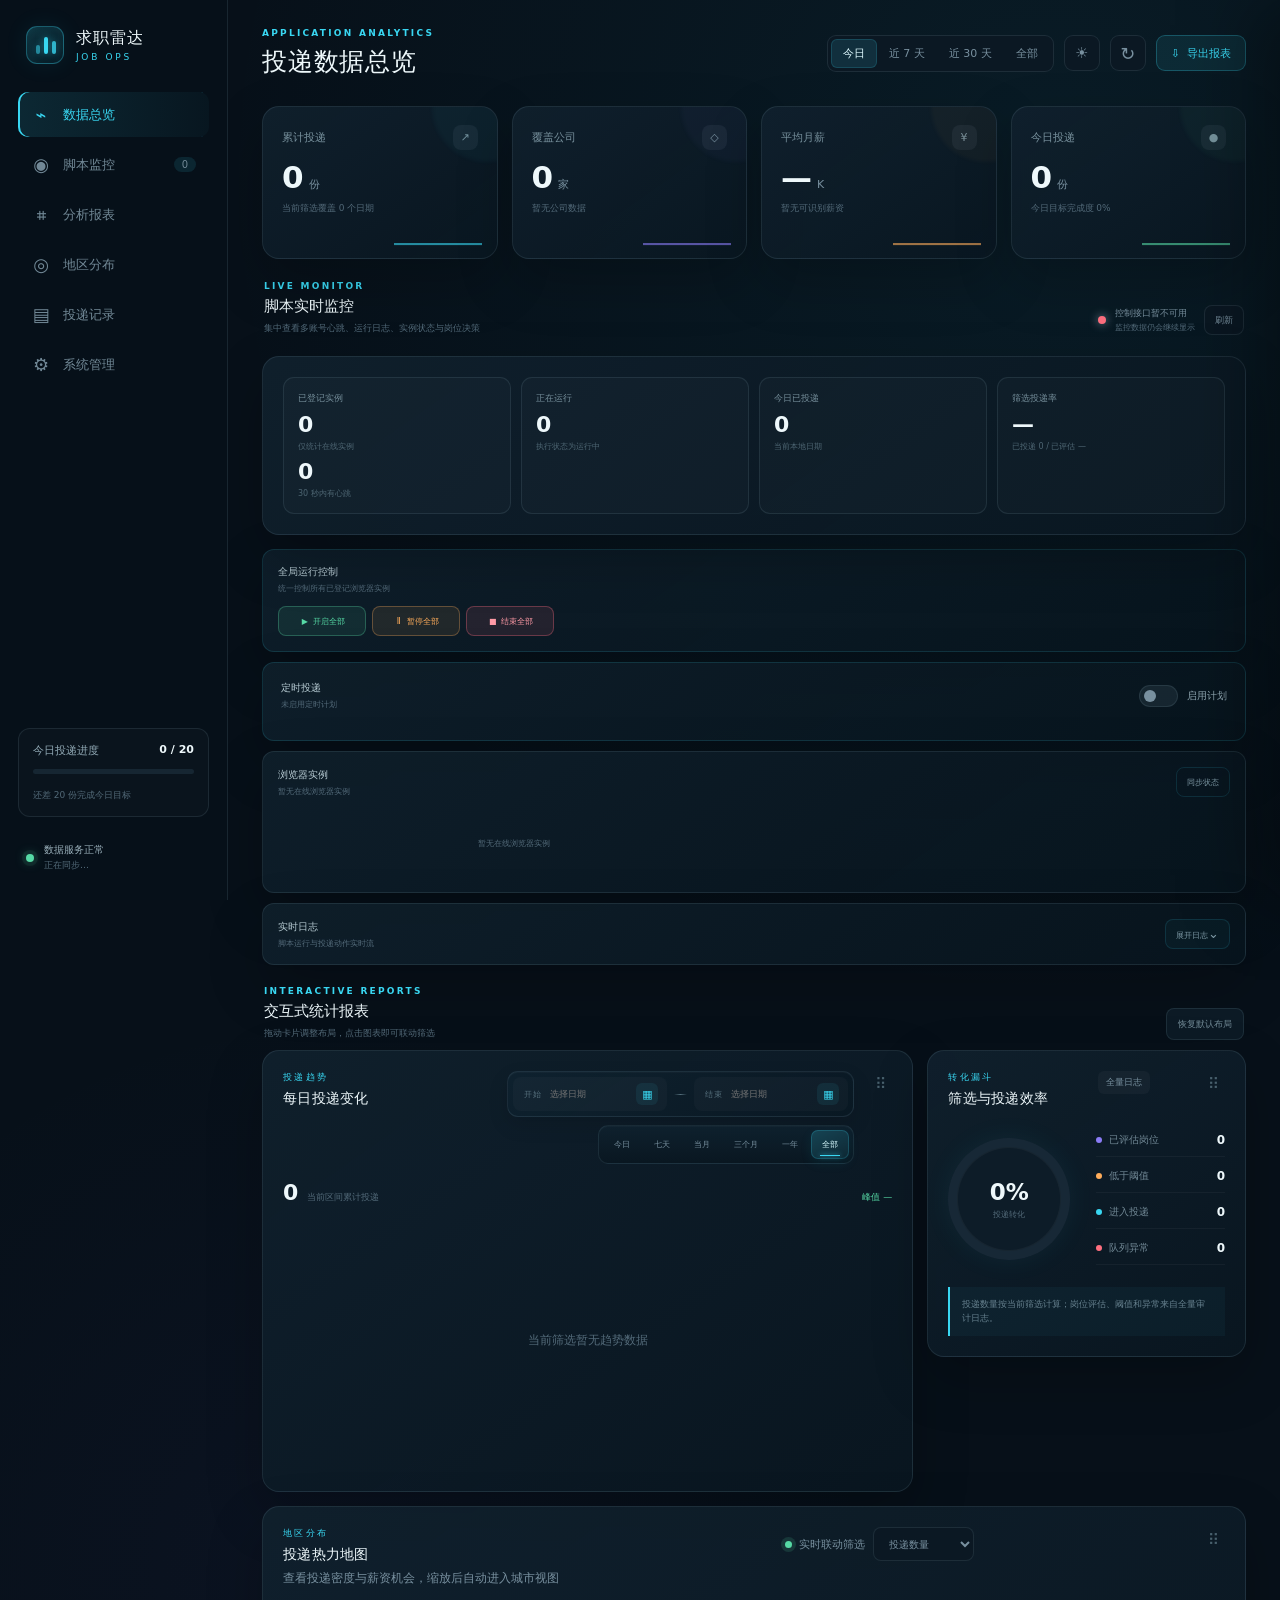
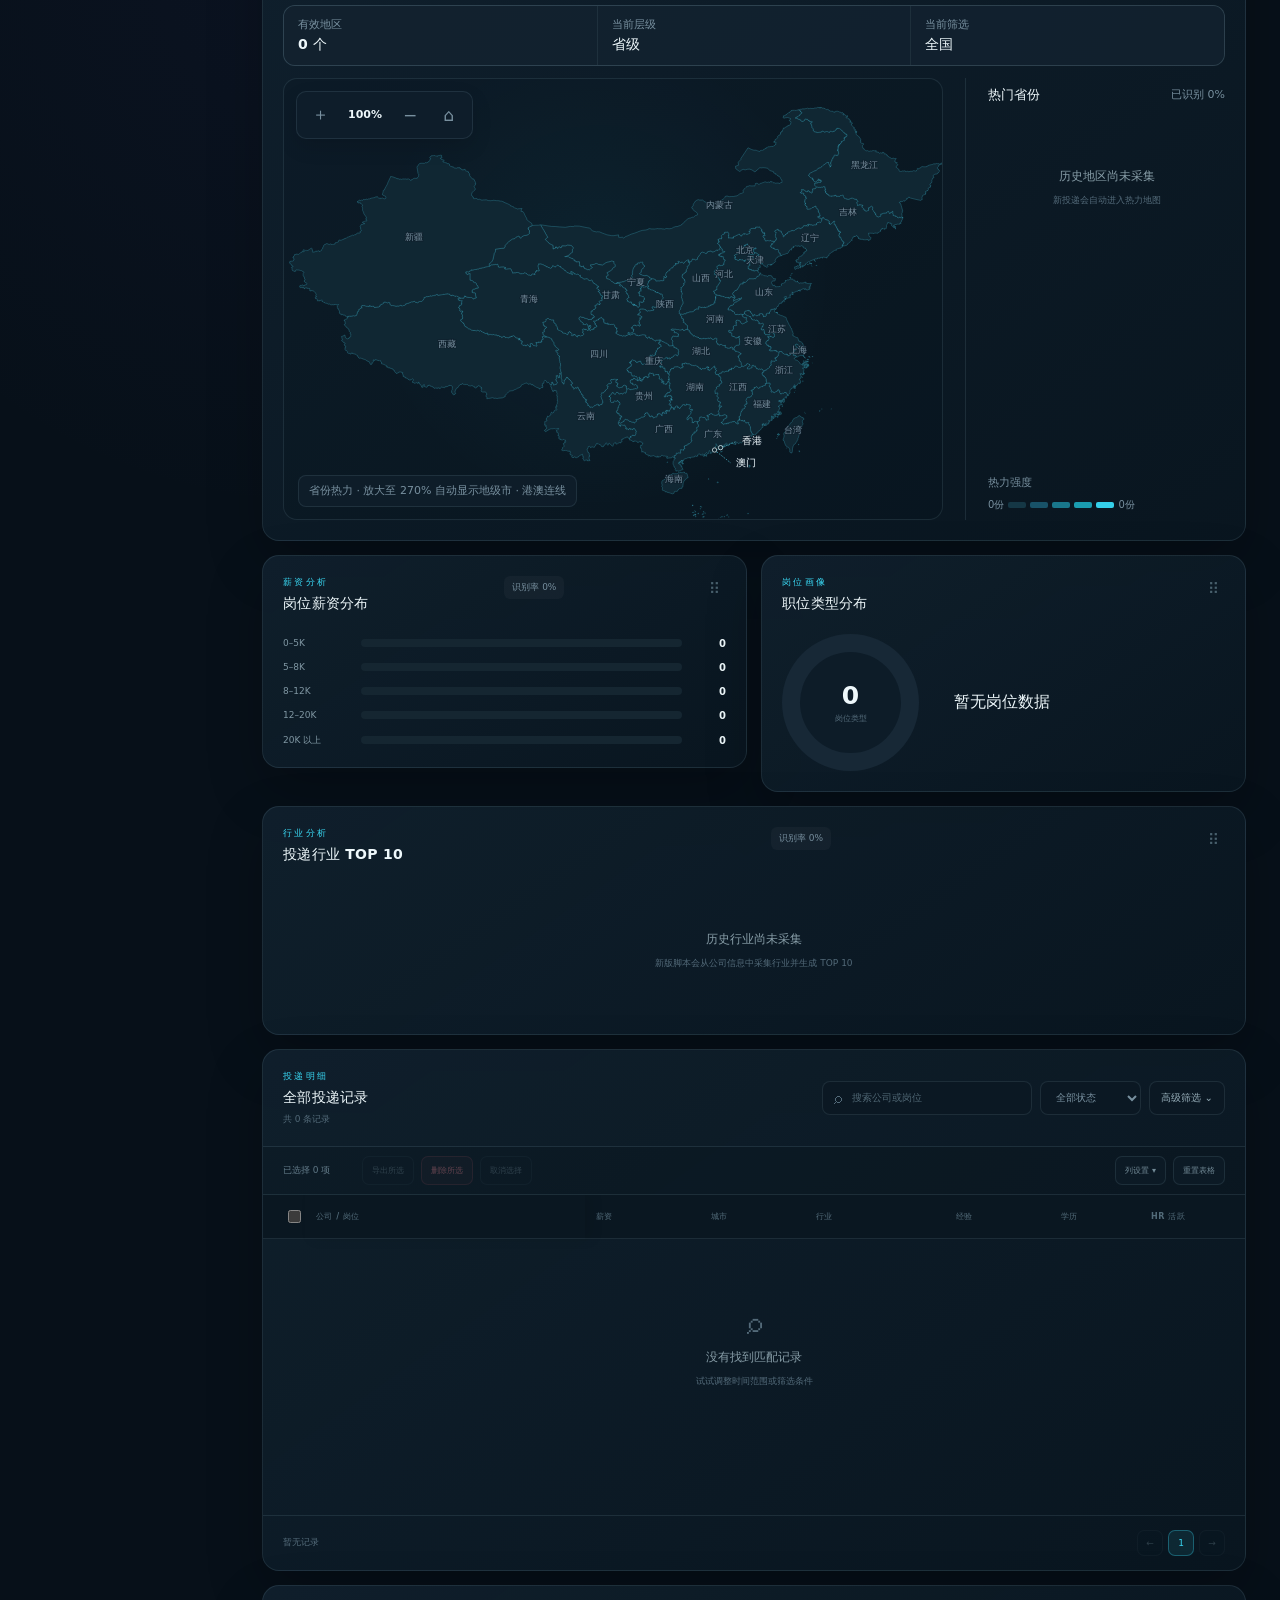
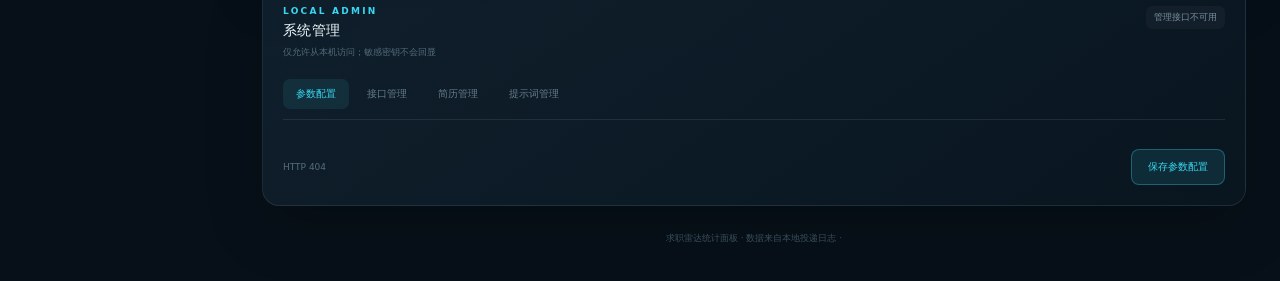
==== commit 9ca8640c: "美化：收起定时设置并统一保存日期控件" ====
--- a/dashboard/index.html
+++ b/dashboard/index.html
@@ -6,7 +6,7 @@
     <meta name="color-scheme" content="dark light">
     <title>求职雷达 · 投递统计面板</title>
     <script>try { const savedTheme = localStorage.getItem('goodjobs.dashboard.theme'); document.documentElement.dataset.theme = savedTheme === 'light' ? 'light' : 'dark'; } catch (_) { document.documentElement.dataset.theme = 'dark'; }</script>
-    <link rel="stylesheet" href="/dashboard/styles.css?v=20260720-schedule-composer-1">
+    <link rel="stylesheet" href="/dashboard/styles.css?v=20260720-schedule-composer-2">
 </head>
 <body>
     <div class="app-shell">
@@ -129,15 +129,17 @@
 
                     <article id="deliveryScheduleCard" class="control-card control-span-12 delivery-schedule-card">
                         <div class="control-card-head schedule-card-head">
-                            <div><span>定时投递</span><small id="scheduleStatusText">计划默认关闭</small></div>
+                            <div><span>定时投递</span><small id="scheduleStatusText" aria-live="polite">计划默认关闭</small></div>
                             <label class="schedule-toggle">
-                                <input id="scheduleEnabled" type="checkbox" data-schedule-field="enabled">
+                                <input id="scheduleEnabled" type="checkbox" data-schedule-field="enabled" aria-controls="scheduleConfigCollapse" aria-expanded="false">
                                 <span class="schedule-toggle-track" aria-hidden="true"><i></i></span>
                                 <span>启用计划</span>
                             </label>
                         </div>
-                        <div class="schedule-status" id="scheduleStatus" aria-live="polite"><i aria-hidden="true"></i><span>未启用定时计划</span></div>
-                        <div class="schedule-composer">
+                        <div id="scheduleConfigCollapse" class="schedule-config-collapse" aria-hidden="true" inert>
+                            <div class="schedule-config-inner">
+                                <div class="schedule-status" id="scheduleStatus"><i aria-hidden="true"></i><span>未启用定时计划</span></div>
+                                <div class="schedule-composer">
                             <section class="schedule-settings" aria-label="投递计划设置">
                                 <div class="schedule-field-group">
                                     <span class="schedule-field-label">执行周期</span>
@@ -215,20 +217,17 @@
                                     <div class="schedule-dial-center">
                                         <span>持续</span>
                                         <div><strong id="scheduleDurationValue">—</strong><small>小时</small></div>
-                                        <div class="schedule-duration-steppers">
-                                            <button id="scheduleDurationDecrease" type="button" aria-label="减少一小时" title="减少一小时"><svg aria-hidden="true" viewBox="0 0 24 24"><path d="M5 12h14"></path></svg></button>
-                                            <button id="scheduleDurationIncrease" type="button" aria-label="增加一小时" title="增加一小时"><svg aria-hidden="true" viewBox="0 0 24 24"><path d="M12 5v14M5 12h14"></path></svg></button>
-                                        </div>
                                     </div>
                                 </div>
                                 <div id="scheduleWindowSummary" class="schedule-window-summary">请选择开始时间和持续时长</div>
                                 <small id="scheduleDurationError" class="schedule-field-error schedule-duration-error" aria-live="polite"></small>
                             </section>
-                        </div>
-                        <div class="schedule-actions">
-                            <span id="scheduleFeedback" aria-live="polite"></span>
-                            <button id="saveSchedule" type="button" class="control-command subtle">保存计划</button>
-                            <button id="applySchedule" type="button" class="control-command start">保存并立即应用</button>
+                                </div>
+                            </div>
+                        </div>
+                        <span id="scheduleFeedback" class="schedule-feedback" aria-live="polite"></span>
+                        <div class="schedule-actions" hidden aria-hidden="true">
+                            <button id="saveSchedule" type="button" class="control-command start active">保存并立即应用</button>
                         </div>
                     </article>
 
@@ -561,6 +560,6 @@
 
     <div class="toast" id="toast" role="status"></div>
     <script src="/dashboard/vendor/echarts.min.js" defer></script>
-    <script src="/dashboard/app.js?v=20260720-schedule-composer-1" defer></script>
+    <script src="/dashboard/app.js?v=20260720-schedule-composer-2" defer></script>
 </body>
 </html>
--- a/dashboard/styles.css
+++ b/dashboard/styles.css
@@ -220,6 +220,14 @@
 .schedule-toggle input:checked + .schedule-toggle-track { border-color:rgba(57,215,242,.4); background:rgba(57,215,242,.16); box-shadow:0 0 18px rgba(57,215,242,.09); }
 .schedule-toggle input:checked + .schedule-toggle-track i { left:21px; background:var(--cyan); box-shadow:0 0 9px rgba(57,215,242,.5); }
 .schedule-toggle:focus-within .schedule-toggle-track { outline:2px solid rgba(57,215,242,.35); outline-offset:2px; }
+.schedule-config-collapse { display:grid; grid-template-rows:0fr; opacity:0; visibility:hidden; transition:grid-template-rows .28s ease,opacity .2s ease,visibility 0s linear .28s; }
+.schedule-config-collapse.expanded { grid-template-rows:1fr; opacity:1; visibility:visible; transition:grid-template-rows .28s ease,opacity .2s ease; }
+.schedule-config-collapse .schedule-config-inner { min-height:0; overflow:hidden; }
+.schedule-config-collapse[aria-hidden="true"] { pointer-events:none; }
+@media (prefers-reduced-motion:reduce) {
+    .schedule-config-collapse,
+    .schedule-config-collapse.expanded { transition:none!important; }
+}
 .schedule-status { display:flex; align-items:center; gap:9px; min-height:38px; margin-bottom:16px; padding:0 12px; border:1px solid rgba(57,215,242,.1); border-radius:8px; color:var(--text-soft); background:rgba(57,215,242,.035); font-size:10px; }
 .schedule-status i { width:7px; height:7px; flex:0 0 auto; border-radius:50%; background:var(--muted-2); box-shadow:0 0 8px rgba(83,106,121,.35); }
 .schedule-status.running { color:var(--green); border-color:rgba(86,217,165,.17); background:rgba(86,217,165,.045); }
@@ -238,7 +246,7 @@
 .schedule-picker-trigger { grid-template-columns:34px minmax(0,1fr) 20px; gap:10px; min-height:51px; padding:7px 11px; }
 .schedule-picker-trigger:hover,.schedule-picker-trigger[aria-expanded="true"],.schedule-range-trigger:hover,.schedule-range-trigger[aria-expanded="true"] { border-color:rgba(57,215,242,.32); background:rgba(57,215,242,.045); box-shadow:0 0 0 3px rgba(57,215,242,.035); }
 .schedule-picker-trigger > svg:first-child { width:29px; height:29px; padding:6px; border-radius:8px; color:var(--cyan); background:rgba(57,215,242,.08); }
-.schedule-picker-trigger svg,.schedule-range-trigger svg,.schedule-duration-steppers svg,.gj-calendar-head svg { fill:none; stroke:currentColor; stroke-width:1.8; stroke-linecap:round; stroke-linejoin:round; }
+.schedule-picker-trigger svg,.schedule-range-trigger svg,.gj-calendar-head svg { fill:none; stroke:currentColor; stroke-width:1.8; stroke-linecap:round; stroke-linejoin:round; }
 .schedule-picker-trigger span,.schedule-picker-trigger small,.schedule-picker-trigger strong,.schedule-range-trigger span,.schedule-range-trigger small,.schedule-range-trigger strong { display:block; min-width:0; }
 .schedule-picker-trigger small,.schedule-range-trigger small { color:var(--text-faint); font-size:8px; font-weight:400; }
 .schedule-picker-trigger strong,.schedule-range-trigger strong { margin-top:4px; overflow:hidden; color:var(--text-strong); font-size:11px; font-weight:600; text-overflow:ellipsis; white-space:nowrap; }
@@ -252,9 +260,9 @@
 .schedule-weekdays input:focus-visible + span { outline:2px solid rgba(57,215,242,.38); outline-offset:2px; }
 .schedule-hint { display:flex; align-items:center; gap:8px; min-height:36px; padding:0 10px; border:1px solid rgba(86,217,165,.1); border-radius:8px; color:var(--text-soft); background:rgba(86,217,165,.035); font-size:9px; }
 .schedule-hint i { color:var(--green); font-style:normal; }
-.schedule-range-trigger { grid-template-columns:minmax(0,1fr) 24px minmax(0,1fr) 27px; gap:9px; min-height:55px; padding:8px 10px 8px 12px; }
-.schedule-range-trigger > svg { width:17px; height:17px; color:var(--muted-2); }
-.schedule-range-trigger .schedule-calendar-icon { width:27px; height:27px; padding:5px; border-radius:7px; color:var(--cyan); background:rgba(57,215,242,.08); }
+.schedule-range-trigger { position:relative; grid-template-columns:minmax(0,1fr) 24px minmax(0,1fr); gap:9px; min-height:55px; padding:8px 48px 8px 12px; }
+.schedule-range-trigger > svg:not(.schedule-calendar-icon) { width:17px; height:17px; justify-self:center; color:var(--muted-2); }
+.schedule-range-trigger .schedule-calendar-icon { position:absolute; top:50%; right:10px; width:27px; height:27px; padding:5px; border-radius:7px; color:var(--cyan); background:rgba(57,215,242,.08); transform:translateY(-50%); }
 .schedule-plan-summary { display:grid; grid-template-columns:auto minmax(0,1fr); align-items:baseline; gap:12px; min-width:0; margin-top:auto; padding-top:12px; border-top:1px solid var(--line); }
 .schedule-plan-summary span { color:var(--text-faint); font-size:8px; }
 .schedule-plan-summary strong { overflow:hidden; color:var(--text-soft); font-size:9px; font-weight:500; text-align:right; text-overflow:ellipsis; white-space:nowrap; }
@@ -285,16 +293,14 @@
 .schedule-dial-center > div:nth-child(2) { display:flex; align-items:baseline; justify-content:center; min-height:47px; }
 .schedule-dial-center strong { color:var(--text); font-size:34px; font-weight:650; line-height:1.25; }
 .schedule-dial-center small { margin-left:4px; color:var(--text-soft); font-size:9px; }
-.schedule-duration-steppers { display:flex; gap:6px; pointer-events:auto; }
-.schedule-duration-steppers button { display:grid; width:29px; height:27px; place-items:center; padding:0; border:1px solid rgba(57,215,242,.14); border-radius:7px; color:var(--cyan); background:rgba(57,215,242,.045); }
-.schedule-duration-steppers button:hover { border-color:rgba(57,215,242,.36); background:rgba(57,215,242,.11); }
-.schedule-duration-steppers svg { width:14px; height:14px; }
 .schedule-window-summary { min-height:24px; color:var(--text-strong); font-size:11px; font-weight:600; }
 .schedule-field-error { min-height:13px; color:var(--red); font-size:8px; line-height:1.4; }
 .schedule-duration-error { text-align:center; }
 .schedule-field-invalid { border-color:rgba(255,111,127,.55)!important; box-shadow:0 0 0 3px rgba(255,111,127,.06)!important; }
 .schedule-actions { display:flex; align-items:center; justify-content:flex-end; gap:8px; margin-top:16px; padding-top:14px; border-top:1px solid var(--line); }
-.schedule-actions > span { flex:1; min-width:0; color:var(--text-faint); font-size:9px; }
+.schedule-actions[hidden] { display:none; }
+.schedule-feedback { display:block; margin-top:12px; color:var(--text-faint); font-size:9px; }
+.schedule-feedback:empty { margin-top:0; }
 .schedule-actions button { min-height:34px!important; font-size:9px!important; }
 .schedule-actions .control-command.start { color:var(--green); border-color:rgba(86,217,165,.32); background:rgba(86,217,165,.1); box-shadow:0 7px 18px rgba(86,217,165,.06); }
 .schedule-actions .control-command.start:hover { color:#8fffc7; border-color:rgba(86,217,165,.48); background:rgba(86,217,165,.16); }
@@ -348,8 +354,9 @@
 .gj-calendar-head button svg { width:15px; height:15px; }
 .gj-calendar-head button:hover { color:var(--cyan); border-color:rgba(57,215,242,.3); background:rgba(57,215,242,.09); }
 .gj-calendar-range-status { margin:9px 0 0; padding:7px 9px; border:1px solid rgba(57,215,242,.1); border-radius:7px; color:var(--cyan); background:rgba(57,215,242,.04); font-size:8px; text-align:center; }
-.gj-calendar-week,.gj-calendar-days { display:grid; grid-template-columns:repeat(7,1fr); gap:3px; }
+.gj-calendar-week,.gj-calendar-days { display:grid; grid-template-columns:repeat(7,1fr); }
 .gj-calendar-week { padding:11px 2px 6px; }
+.gj-calendar-days { row-gap:3px; padding:0 2px; }
 .gj-calendar-week span { color:#496471; font-size:8px; text-align:center; }
 .gj-calendar-days button { position:relative; aspect-ratio:1; padding:0; border:1px solid transparent; border-radius:8px; color:#8da5af; background:transparent; font-size:9px; }
 .gj-calendar-days button:hover { color:#d5f8fc; border-color:rgba(57,215,242,.2); background:rgba(57,215,242,.08); }
@@ -357,9 +364,10 @@
 .gj-calendar-days button.today { color:var(--cyan); }
 .gj-calendar-days button.today::after { content:""; position:absolute; bottom:4px; left:50%; width:3px; height:3px; border-radius:50%; background:var(--cyan); transform:translateX(-50%); box-shadow:0 0 5px var(--cyan); }
 .gj-calendar-days button.selected { color:#e6fcff; border-color:rgba(92,226,246,.42); background:linear-gradient(145deg,rgba(57,215,242,.26),rgba(31,143,162,.14)); box-shadow:0 4px 12px rgba(21,139,160,.17); }
-.gj-calendar-days button.in-range { border-radius:5px; color:#b9e8ef; background:rgba(57,215,242,.09); }
-.gj-calendar-days button.range-start { border-radius:8px 4px 4px 8px; }
-.gj-calendar-days button.range-end { border-radius:4px 8px 8px 4px; }
+.gj-calendar-days button.in-range { border-radius:0; color:#b9e8ef; background:rgba(57,215,242,.09); }
+.gj-calendar-days button.range-start { border-radius:8px 0 0 8px; }
+.gj-calendar-days button.range-end { border-radius:0 8px 8px 0; }
+.gj-calendar-days button.range-start.range-end { border-radius:8px; }
 .gj-calendar-foot { display:flex; justify-content:space-between; gap:8px; margin-top:10px; padding-top:10px; border-top:1px solid rgba(115,150,168,.1); }
 .gj-calendar-foot button { height:29px; padding:0 13px; border:1px solid rgba(115,150,168,.12); border-radius:8px; color:#67818d; background:rgba(255,255,255,.02); font-size:9px; }
 .gj-calendar-foot button:last-child { color:var(--cyan); border-color:rgba(57,215,242,.2); background:rgba(57,215,242,.07); }
@@ -953,7 +961,7 @@
     .record-filters { display: grid; grid-template-columns: 1fr 1fr; }.search-box { grid-column: 1 / 3; width: 100%; }
     .report-section-head { align-items: flex-start; flex-direction: column; }.drag-handle { display: none; }.selection-tools, .table-view-tools { flex-wrap: wrap; }.map-head-tools { width: 100%; justify-content: space-between; flex-wrap: wrap; }
     .advanced-filters { grid-template-columns: 1fr; }.filter-chips { grid-column: 1; }.monitor-metrics { grid-template-columns: 1fr 1fr; }.form-row, .form-row:has(label:nth-child(2):last-child) { grid-template-columns: 1fr; }.editor-toolbar, .admin-view[data-admin-view="prompts"] .editor-toolbar { grid-template-columns: 1fr; }.admin-actions { align-items: stretch; flex-direction: column; }.admin-actions button { width: 100%; }
-    .control-heading { align-items:flex-start; flex-direction:column; }.control-sync { width:100%; }.control-sync button { margin-left:auto; }.control-global-bar { grid-template-columns:1fr; }.control-safety-switches { grid-column:auto; grid-template-columns:1fr 1fr; }.control-kpi-grid { grid-template-columns:1fr 1fr; }.control-primary-actions button { flex:1; }.schedule-composer { grid-template-columns:1fr; gap:16px; }.schedule-duration-panel { grid-row:1; }.schedule-settings { grid-row:2; min-height:0; padding:16px 0 0; border-top:1px solid var(--line); border-right:0; }.schedule-duration-dial { width:min(280px,100%); }.schedule-actions { align-items:stretch; flex-wrap:wrap; }.schedule-actions > span { flex-basis:100%; }.timeline-filters { display:none!important; }
+    .control-heading { align-items:flex-start; flex-direction:column; }.control-sync { width:100%; }.control-sync button { margin-left:auto; }.control-global-bar { grid-template-columns:1fr; }.control-safety-switches { grid-column:auto; grid-template-columns:1fr 1fr; }.control-kpi-grid { grid-template-columns:1fr 1fr; }.control-primary-actions button { flex:1; }.schedule-composer { grid-template-columns:1fr; gap:16px; }.schedule-duration-panel { grid-row:1; }.schedule-settings { grid-row:2; min-height:0; padding:16px 0 0; border-top:1px solid var(--line); border-right:0; }.schedule-duration-dial { width:min(280px,100%); }.schedule-actions { align-items:stretch; flex-wrap:wrap; }.timeline-filters { display:none!important; }
     .live-log-tools { grid-template-columns:repeat(2,minmax(0,1fr)); }.live-log-verbosity,.live-log-actions { grid-column:1 / -1; }.live-log { grid-template-columns:58px minmax(0,1fr) auto; grid-template-areas:"time account sender" "message message message"; row-gap:4px; }.live-log-message { padding-left:0; }
     .llm-console-head,.llm-usage-head { align-items: stretch; flex-direction: column; }.llm-provider-summary { align-self: flex-start; }.llm-usage-tools { justify-content: space-between; }.llm-usage-range { flex: 1; }.llm-usage-kpis { grid-template-columns: repeat(2,minmax(0,1fr)); }.llm-usage-kpi:nth-child(odd) { border-left: 0; }.llm-usage-kpi:nth-child(n+3) { border-top: 1px solid var(--line); }.llm-usage-kpi:last-child { grid-column: span 2; }.llm-usage-trend { height: 220px; min-height: 220px; }.llm-usage-rankings { grid-template-columns: minmax(0,1fr); }.llm-usage-ranking { padding-right: 0; }.llm-usage-ranking + .llm-usage-ranking { margin-top: 8px; padding-left: 0; border-top: 1px solid var(--line); border-left: 0; }.llm-global-bar { grid-template-columns: 1fr; padding: 11px; }.llm-secondary-action { align-self: stretch; }.llm-provider-card { padding: 12px; }.llm-span-4,.llm-provider-grid .llm-span-6 { grid-column: span 12; }.llm-save-bar { gap: 10px; }.llm-save-bar > span { line-height: 1.6; }
     th:nth-child(5), td:nth-child(5) { display: none; }
@@ -966,7 +974,7 @@
     .funnel-content { grid-template-columns: 1fr; }.conversion-ring { margin: 0 auto; }.funnel-list { margin-top: 5px; }
     .salary-row { grid-template-columns: 58px 1fr 30px; }
     .monitor-metrics { grid-template-columns: 1fr; }.live-log-tools { grid-template-columns:minmax(0,1fr); }.live-log-filter,.live-log-verbosity,.live-log-actions { grid-column:1; }.live-log-actions { justify-content:flex-end; }.live-log { grid-template-columns:52px minmax(0,1fr) auto; gap:6px; }
-    .control-kpi-grid { grid-template-columns:1fr; }.control-safety-switches,.control-filter-grid { grid-template-columns:1fr; }.control-card-head { align-items:flex-start; flex-direction:column; }.control-card-head > div:last-child { width:100%; flex-wrap:wrap; }.schedule-card-head { gap:12px; }.schedule-toggle { align-self:flex-start; }.schedule-mode-segments { grid-template-columns:repeat(2,minmax(0,1fr)); height:auto; }.schedule-mode-segments button { height:31px; }.schedule-range-trigger { grid-template-columns:minmax(0,1fr) 18px minmax(0,1fr) 27px; gap:5px; }.schedule-range-trigger strong { font-size:9px; }.schedule-duration-dial { width:min(240px,100%); }.schedule-actions button { flex:1; min-width:0; }.gj-date-picker,.gj-time-picker { top:auto!important; right:12px; bottom:12px; left:12px!important; width:auto; max-height:calc(100vh - 24px); }.control-instance-quota { grid-template-columns:1fr; align-items:stretch; }.control-instance-quota-editor { grid-template-columns:minmax(0,1fr) 58px; }
+    .control-kpi-grid { grid-template-columns:1fr; }.control-safety-switches,.control-filter-grid { grid-template-columns:1fr; }.control-card-head { align-items:flex-start; flex-direction:column; }.control-card-head > div:last-child { width:100%; flex-wrap:wrap; }.schedule-card-head { gap:12px; }.schedule-toggle { align-self:flex-start; }.schedule-mode-segments { grid-template-columns:repeat(2,minmax(0,1fr)); height:auto; }.schedule-mode-segments button { height:31px; }.schedule-range-trigger { grid-template-columns:minmax(0,1fr) 18px minmax(0,1fr); gap:5px; padding-right:43px; }.schedule-range-trigger strong { font-size:9px; }.schedule-range-trigger .schedule-calendar-icon { right:8px; width:25px; height:25px; }.schedule-duration-dial { width:min(240px,100%); }.schedule-actions button { flex:1; min-width:0; }.gj-date-picker,.gj-time-picker { top:auto!important; right:12px; bottom:12px; left:12px!important; width:auto; max-height:calc(100vh - 24px); overflow-y:auto; overscroll-behavior:contain; }.control-instance-quota { grid-template-columns:1fr; align-items:stretch; }.control-instance-quota-editor { grid-template-columns:minmax(0,1fr) 58px; }
     .llm-provider-top { grid-template-columns: 34px minmax(0,1fr); grid-template-areas: "order identity" "status status" "toggle tools"; }.llm-card-toggle { justify-self: start; }.llm-provider-tools { justify-self: end; }.llm-provider-tools .llm-test-action { width: 29px; padding: 0; }.llm-provider-tools .llm-test-action b { display: none; }.llm-field-label { flex-wrap: wrap; }.llm-inline-toggle { width: 100%; margin-left: 0; }.llm-input-shell button { min-width: 38px; padding-inline: 6px; }
     th:nth-child(3), td:nth-child(3) { display: none; }
 }
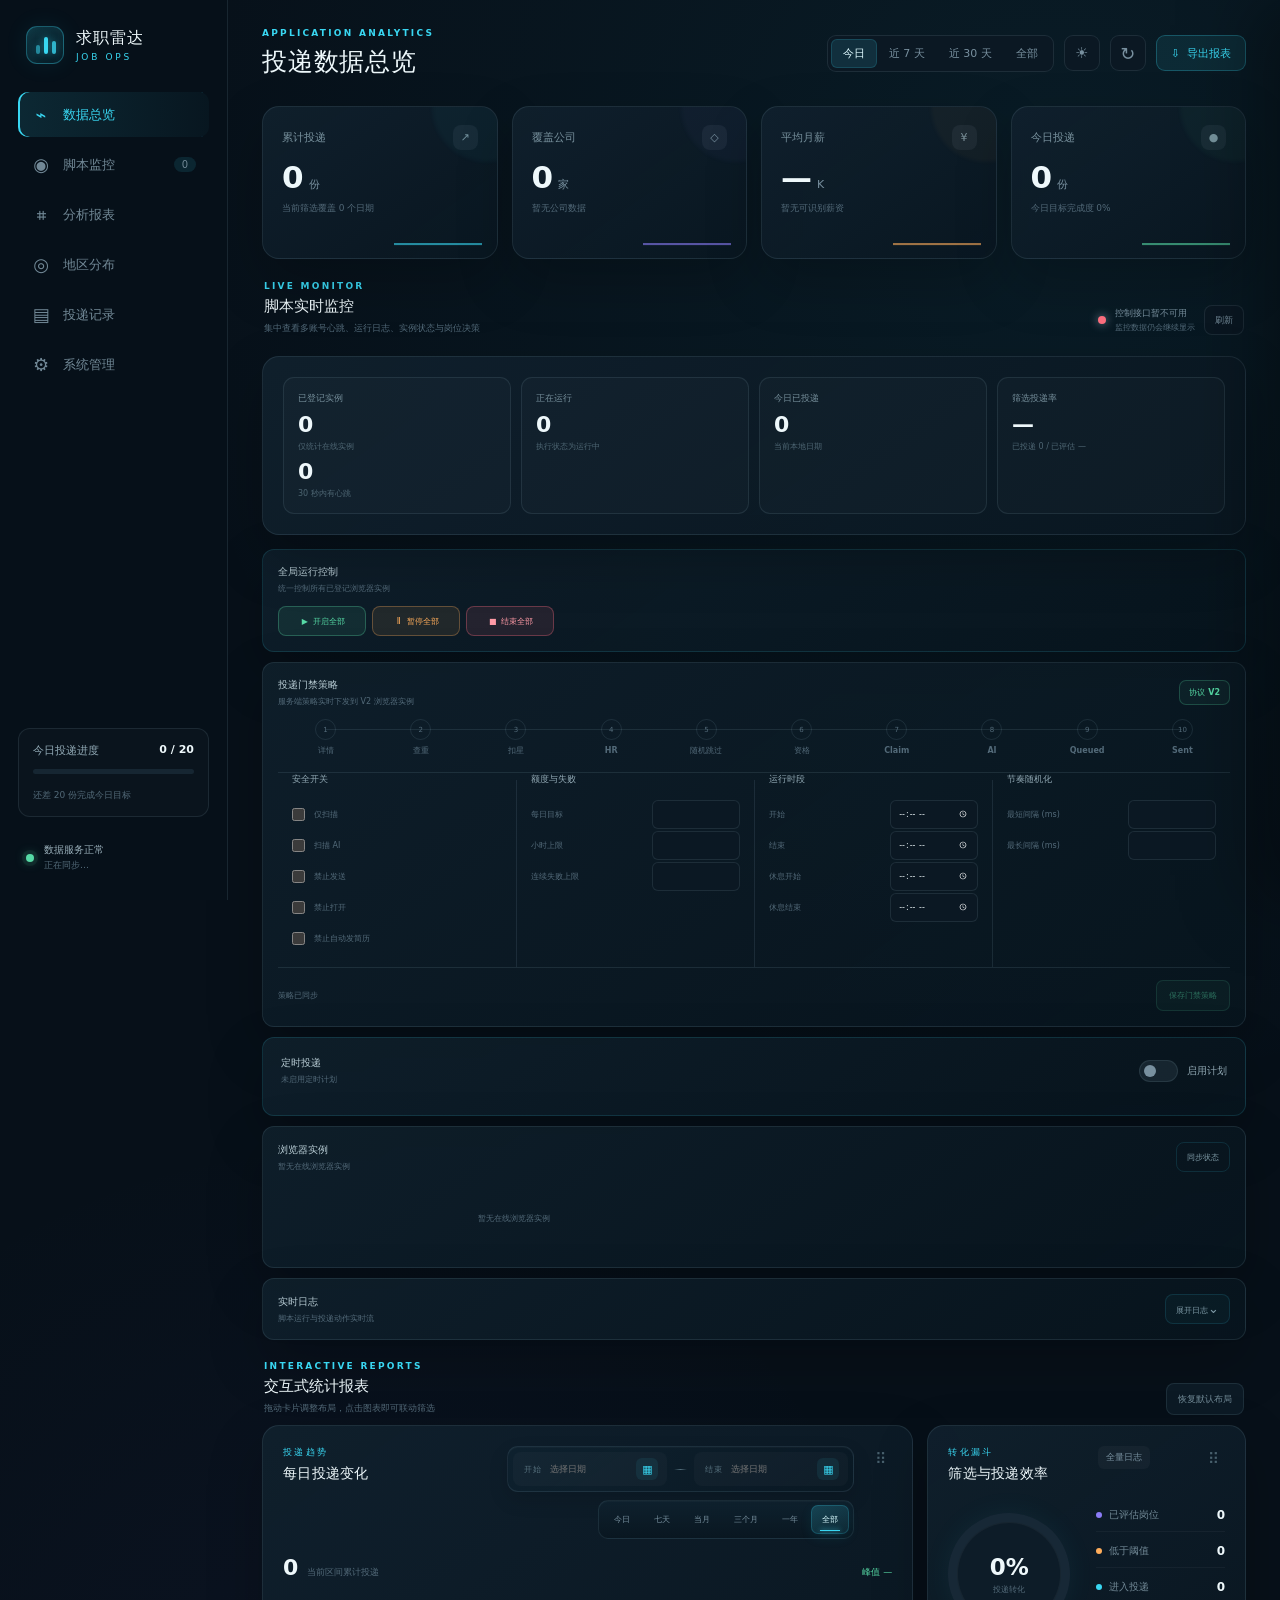
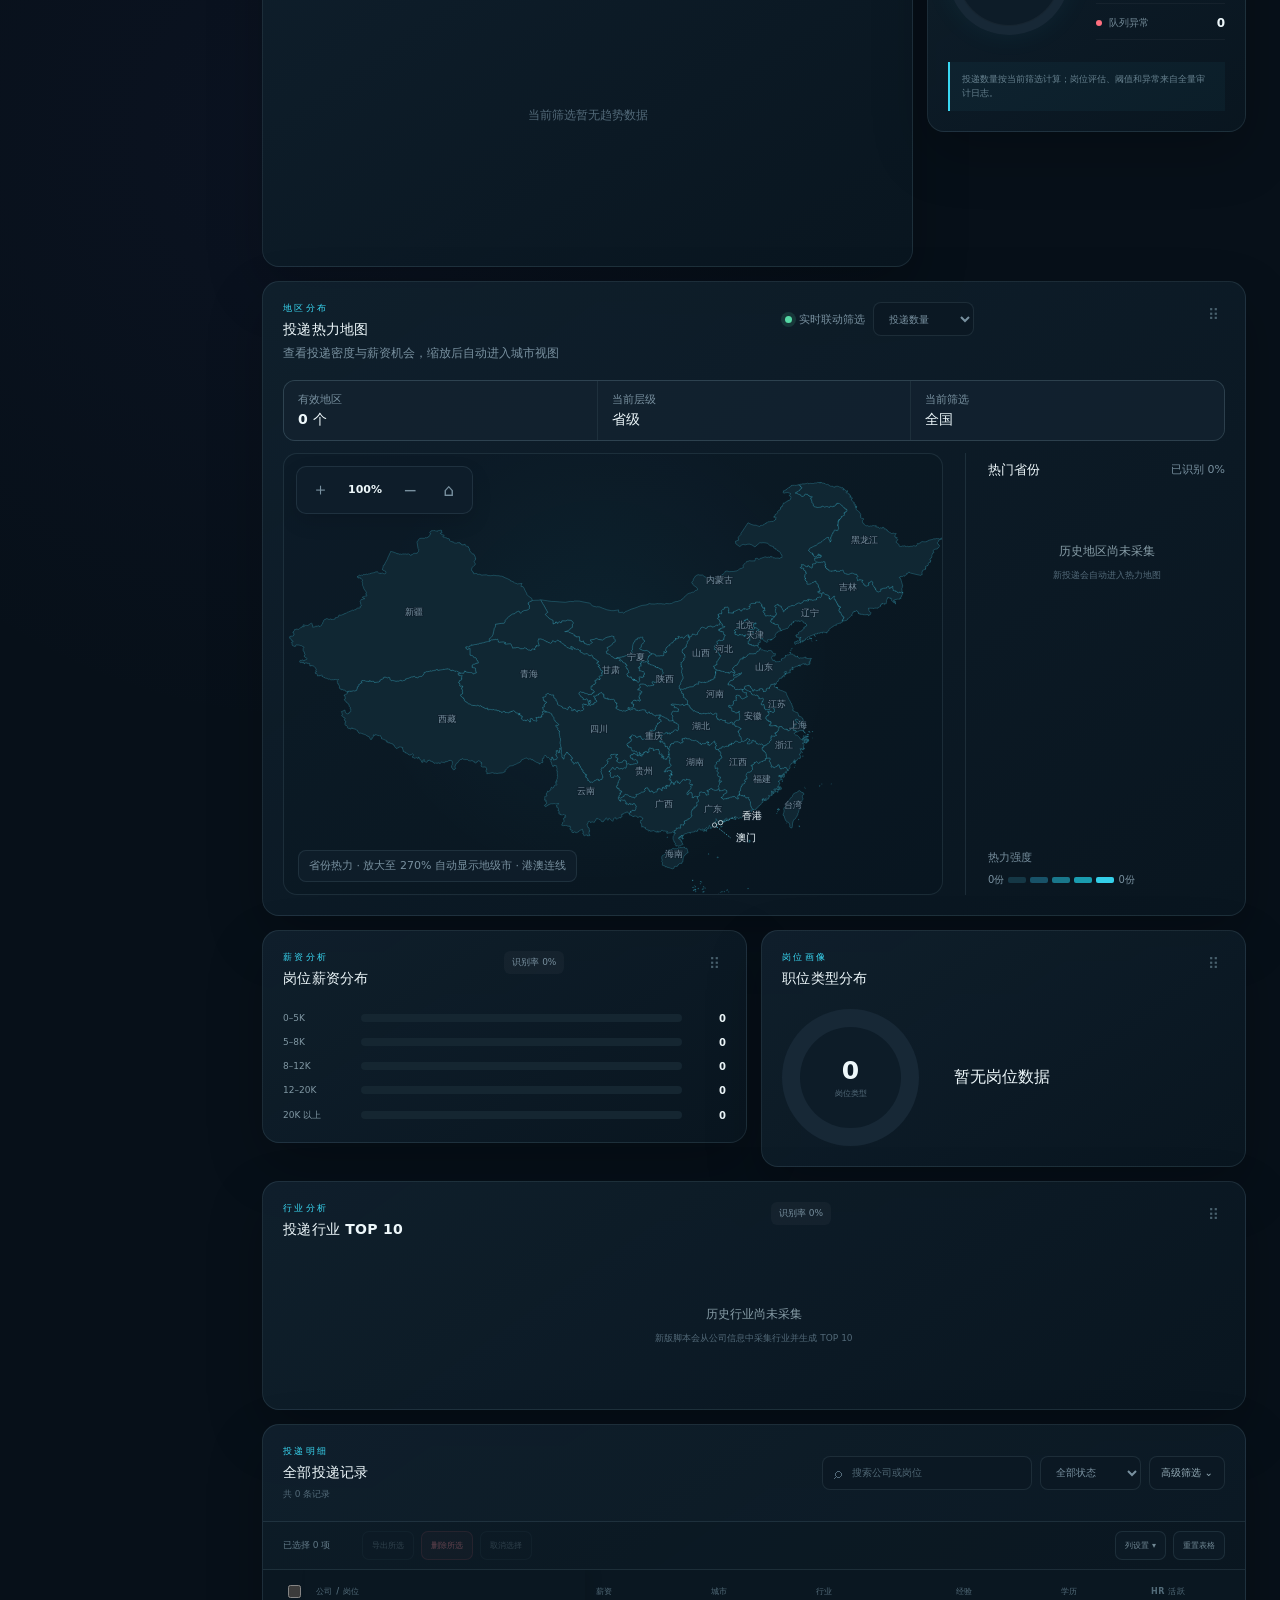
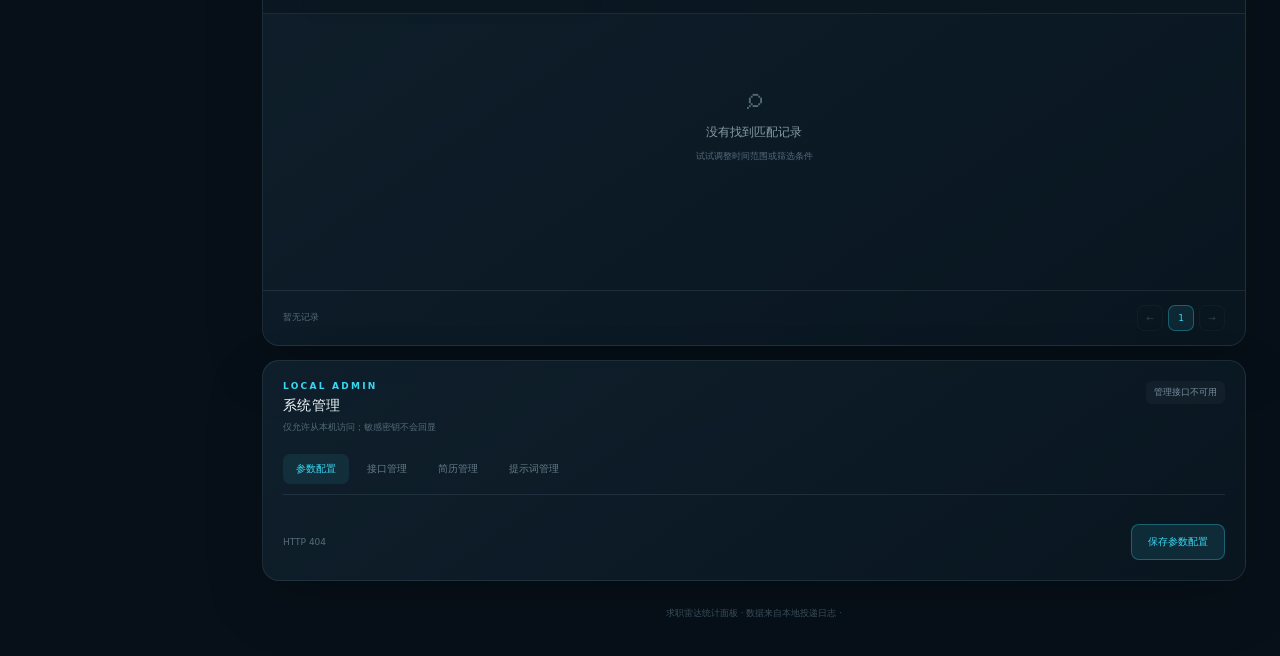
==== commit 3e37d73a: "重构：统一投递门禁并延后AI调用" ====
--- a/dashboard/index.html
+++ b/dashboard/index.html
@@ -6,7 +6,7 @@
     <meta name="color-scheme" content="dark light">
     <title>求职雷达 · 投递统计面板</title>
     <script>try { const savedTheme = localStorage.getItem('goodjobs.dashboard.theme'); document.documentElement.dataset.theme = savedTheme === 'light' ? 'light' : 'dark'; } catch (_) { document.documentElement.dataset.theme = 'dark'; }</script>
-    <link rel="stylesheet" href="/dashboard/styles.css?v=20260720-schedule-composer-2">
+    <link rel="stylesheet" href="/dashboard/styles.css?v=20260720-delivery-gate-v2-2">
 </head>
 <body>
     <div class="app-shell">
@@ -127,6 +127,57 @@
                         </div>
                     </article>
 
+                    <article id="deliveryGateCard" class="control-card control-span-12 delivery-gate-card">
+                        <div class="control-card-head delivery-gate-head">
+                            <div><span>投递门禁策略</span><small>服务端策略实时下发到 V2 浏览器实例</small></div>
+                            <span id="deliveryProtocolBadge" class="delivery-protocol-badge" data-state="ready">协议 V2</span>
+                        </div>
+                        <ol id="deliveryStageList" class="delivery-stage-list" aria-label="投递流程阶段">
+                            <li data-delivery-stage="detail"><span>1</span><b>详情</b></li>
+                            <li data-delivery-stage="duplicate"><span>2</span><b>查重</b></li>
+                            <li data-delivery-stage="rules"><span>3</span><b>扣星</b></li>
+                            <li data-delivery-stage="hr"><span>4</span><b>HR</b></li>
+                            <li data-delivery-stage="random"><span>5</span><b>随机跳过</b></li>
+                            <li data-delivery-stage="qualified"><span>6</span><b>资格</b></li>
+                            <li data-delivery-stage="claim"><span>7</span><b>Claim</b></li>
+                            <li data-delivery-stage="ai"><span>8</span><b>AI</b></li>
+                            <li data-delivery-stage="queued"><span>9</span><b>Queued</b></li>
+                            <li data-delivery-stage="sent"><span>10</span><b>Sent</b></li>
+                        </ol>
+                        <div class="delivery-policy-grid">
+                            <fieldset class="delivery-policy-section delivery-policy-switches">
+                                <legend>安全开关</legend>
+                                <label><input id="policyScanOnly" type="checkbox" data-delivery-safety="scanOnly"><span>仅扫描</span></label>
+                                <label><input id="policyScanAiEnabled" type="checkbox" data-delivery-safety="scanAiEnabled"><span>扫描 AI</span></label>
+                                <label><input id="policySendingDisabled" type="checkbox" data-delivery-safety="sendingDisabled"><span>禁止发送</span></label>
+                                <label><input id="policyOpeningDisabled" type="checkbox" data-delivery-safety="openingDisabled"><span>禁止打开</span></label>
+                                <label><input id="policyResumeSendingDisabled" type="checkbox" data-delivery-safety="resumeSendingDisabled"><span>禁止自动发简历</span></label>
+                            </fieldset>
+                            <fieldset class="delivery-policy-section delivery-policy-limits">
+                                <legend>额度与失败</legend>
+                                <label><span>每日目标</span><input id="planDailyTarget" type="number" min="0" max="150" step="1" data-delivery-plan="dailyTarget"></label>
+                                <label><span>小时上限</span><input id="planHourlyLimit" type="number" min="0" max="150" step="1" data-delivery-plan="hourlyLimit"></label>
+                                <label><span>连续失败上限</span><input id="planMaxConsecutiveFailures" type="number" min="1" max="100" step="1" data-delivery-plan="maxConsecutiveFailures"></label>
+                            </fieldset>
+                            <fieldset class="delivery-policy-section delivery-policy-hours">
+                                <legend>运行时段</legend>
+                                <label><span>开始</span><input id="planActiveStart" type="time" data-delivery-plan="activeStart"></label>
+                                <label><span>结束</span><input id="planActiveEnd" type="time" data-delivery-plan="activeEnd"></label>
+                                <label><span>休息开始</span><input id="planBreakStart" type="time" data-delivery-plan="breakStart"></label>
+                                <label><span>休息结束</span><input id="planBreakEnd" type="time" data-delivery-plan="breakEnd"></label>
+                            </fieldset>
+                            <fieldset class="delivery-policy-section delivery-policy-delay">
+                                <legend>节奏随机化</legend>
+                                <label><span>最短间隔 (ms)</span><input id="planMinDelayMs" type="number" min="0" max="3600000" step="100" data-delivery-plan="minDelayMs"></label>
+                                <label><span>最长间隔 (ms)</span><input id="planMaxDelayMs" type="number" min="0" max="3600000" step="100" data-delivery-plan="maxDelayMs"></label>
+                            </fieldset>
+                        </div>
+                        <div class="delivery-policy-actions">
+                            <span id="deliveryPolicyStatus" aria-live="polite">策略已同步</span>
+                            <button id="saveDeliveryPolicy" type="button" class="control-command start active">保存门禁策略</button>
+                        </div>
+                    </article>
+
                     <article id="deliveryScheduleCard" class="control-card control-span-12 delivery-schedule-card">
                         <div class="control-card-head schedule-card-head">
                             <div><span>定时投递</span><small id="scheduleStatusText" aria-live="polite">计划默认关闭</small></div>
@@ -139,94 +190,101 @@
                         <div id="scheduleConfigCollapse" class="schedule-config-collapse" aria-hidden="true" inert>
                             <div class="schedule-config-inner">
                                 <div class="schedule-status" id="scheduleStatus"><i aria-hidden="true"></i><span>未启用定时计划</span></div>
-                                <div class="schedule-composer">
-                            <section class="schedule-settings" aria-label="投递计划设置">
-                                <div class="schedule-field-group">
-                                    <span class="schedule-field-label">执行周期</span>
-                                    <input id="scheduleMode" type="hidden" value="daily" data-schedule-field="mode">
-                                    <div class="schedule-mode-segments" role="group" aria-label="执行周期">
-                                        <button type="button" value="daily" data-schedule-mode="daily" aria-pressed="true">每天</button>
-                                        <button type="button" value="weekly" data-schedule-mode="weekly" aria-pressed="false">每周</button>
-                                        <button type="button" value="weekdays" data-schedule-mode="weekdays" aria-pressed="false">工作日</button>
-                                        <button type="button" value="date_range" data-schedule-mode="date_range" aria-pressed="false">日期范围</button>
-                                    </div>
-                                </div>
-
-                                <div class="schedule-field-group" id="scheduleTimeField">
-                                    <span class="schedule-field-label">开始时间</span>
-                                    <input id="scheduleStartTime" type="hidden" data-schedule-field="startTime">
-                                    <button id="scheduleTimeTrigger" class="schedule-picker-trigger" type="button" aria-haspopup="dialog" aria-controls="scheduleTimePicker" aria-expanded="false">
-                                        <svg aria-hidden="true" viewBox="0 0 24 24"><circle cx="12" cy="12" r="8.5"></circle><path d="M12 7.5v5l3.25 2"></path></svg>
-                                        <span><small>24 小时制</small><strong id="scheduleStartTimeDisplay">选择开始时间</strong></span>
-                                        <svg class="schedule-picker-chevron" aria-hidden="true" viewBox="0 0 24 24"><path d="m8 10 4 4 4-4"></path></svg>
-                                    </button>
-                                    <small id="scheduleStartTimeError" class="schedule-field-error" aria-live="polite"></small>
-                                </div>
-
-                                <div id="scheduleWeekdays" class="schedule-weekdays" data-schedule-section="weekly" hidden>
-                                    <span class="schedule-field-label">执行日</span>
-                                    <div role="group" aria-label="每周执行日">
-                                        <label><input type="checkbox" value="0" data-schedule-weekday><span>一</span></label>
-                                        <label><input type="checkbox" value="1" data-schedule-weekday><span>二</span></label>
-                                        <label><input type="checkbox" value="2" data-schedule-weekday><span>三</span></label>
-                                        <label><input type="checkbox" value="3" data-schedule-weekday><span>四</span></label>
-                                        <label><input type="checkbox" value="4" data-schedule-weekday><span>五</span></label>
-                                        <label><input type="checkbox" value="5" data-schedule-weekday><span>六</span></label>
-                                        <label><input type="checkbox" value="6" data-schedule-weekday><span>日</span></label>
-                                    </div>
-                                    <small id="scheduleWeekdaysError" class="schedule-field-error" aria-live="polite"></small>
-                                </div>
-                                <div id="scheduleWeekdayHint" class="schedule-hint" data-schedule-section="weekdays" hidden><i aria-hidden="true">✓</i><span>固定在周一至周五执行</span></div>
-                                <div id="scheduleDateRange" class="schedule-date-range" data-schedule-section="date_range" data-date-picker-mode="range" hidden>
-                                    <span class="schedule-field-label">生效日期</span>
-                                    <input id="scheduleDateStart" type="hidden" data-schedule-field="dateStart">
-                                    <input id="scheduleDateEnd" type="hidden" data-schedule-field="dateEnd">
-                                    <button id="scheduleDateTrigger" class="schedule-range-trigger" type="button" aria-haspopup="dialog" aria-controls="dashboardDatePicker" aria-expanded="false">
-                                        <span><small>开始</small><strong id="scheduleDateStartDisplay">选择日期</strong></span>
-                                        <svg aria-hidden="true" viewBox="0 0 24 24"><path d="M5 12h14m-5-5 5 5-5 5"></path></svg>
-                                        <span><small>结束</small><strong id="scheduleDateEndDisplay">选择日期</strong></span>
-                                        <svg class="schedule-calendar-icon" aria-hidden="true" viewBox="0 0 24 24"><rect x="3.5" y="5.5" width="17" height="15" rx="2"></rect><path d="M7.5 3v5M16.5 3v5M3.5 10h17"></path></svg>
-                                    </button>
-                                    <small id="scheduleDateRangeError" class="schedule-field-error" aria-live="polite"></small>
-                                </div>
-
-                                <div class="schedule-plan-summary">
-                                    <span>计划预览</span>
-                                    <strong id="schedulePlanSummary">请选择完整计划</strong>
-                                </div>
-                            </section>
-
-                            <section class="schedule-duration-panel" aria-labelledby="scheduleDurationLabel">
-                                <div class="schedule-duration-head">
-                                    <div><span id="scheduleDurationLabel">持续时长</span><small>按整小时设置</small></div>
-                                    <strong>24H</strong>
-                                </div>
-                                <input id="scheduleDurationHours" type="hidden" value="0" data-schedule-field="durationHours">
-                                <div id="scheduleDurationDial" class="schedule-duration-dial" data-unset="true">
-                                    <svg viewBox="0 0 320 320">
-                                        <defs><filter id="scheduleDialGlow" x="-50%" y="-50%" width="200%" height="200%"><feGaussianBlur stdDeviation="4" result="blur"></feGaussianBlur><feMerge><feMergeNode in="blur"></feMergeNode><feMergeNode in="SourceGraphic"></feMergeNode></feMerge></filter></defs>
-                                        <circle class="schedule-dial-orbit" cx="160" cy="160" r="124"></circle>
-                                        <circle id="scheduleDurationArc" class="schedule-dial-arc" cx="160" cy="160" r="124" pathLength="100"></circle>
-                                        <g id="scheduleDialTicks" class="schedule-dial-ticks"></g>
-                                        <g id="scheduleStartMarker" class="schedule-start-marker"><circle r="5"></circle><circle r="10"></circle></g>
-                                        <g id="scheduleDurationHandle" class="schedule-duration-handle" role="slider" tabindex="0" aria-label="持续时长" aria-valuemin="1" aria-valuemax="24" aria-valuenow="0" aria-valuetext="未设置">
-                                            <circle class="schedule-handle-halo" r="15"></circle><circle class="schedule-handle-core" r="7"></circle>
-                                        </g>
-                                        <text x="160" y="24" text-anchor="middle">00</text><text x="296" y="164" text-anchor="middle">06</text><text x="160" y="308" text-anchor="middle">12</text><text x="24" y="164" text-anchor="middle">18</text>
-                                    </svg>
-                                    <div class="schedule-dial-center">
-                                        <span>持续</span>
-                                        <div><strong id="scheduleDurationValue">—</strong><small>小时</small></div>
-                                    </div>
-                                </div>
-                                <div id="scheduleWindowSummary" class="schedule-window-summary">请选择开始时间和持续时长</div>
-                                <small id="scheduleDurationError" class="schedule-field-error schedule-duration-error" aria-live="polite"></small>
-                            </section>
+                                <div class="schedule-composer schedule-workspace">
+                                    <section class="schedule-settings" aria-label="投递计划设置">
+                                        <div class="schedule-field-group">
+                                            <span class="schedule-field-label">执行周期</span>
+                                            <input id="scheduleMode" type="hidden" value="daily" data-schedule-field="mode">
+                                            <div id="scheduleModeSegments" class="schedule-mode-segments" role="group" aria-label="执行周期" aria-describedby="scheduleModeError">
+                                                <button type="button" value="daily" data-schedule-mode="daily" aria-pressed="true">每天</button>
+                                                <button type="button" value="weekly" data-schedule-mode="weekly" aria-pressed="false">每周</button>
+                                                <button type="button" value="weekdays" data-schedule-mode="weekdays" aria-pressed="false">工作日</button>
+                                                <button type="button" value="date_range" data-schedule-mode="date_range" aria-pressed="false">日期范围</button>
+                                            </div>
+                                            <small id="scheduleModeError" class="schedule-field-error" aria-live="polite"></small>
+                                        </div>
+
+                                        <div class="schedule-setting-row">
+                                            <div class="schedule-field-group" id="scheduleTimeField">
+                                                <span class="schedule-field-label">开始时间</span>
+                                                <input id="scheduleStartTime" type="hidden" data-schedule-field="startTime">
+                                                <button id="scheduleTimeTrigger" class="schedule-picker-trigger" type="button" aria-haspopup="dialog" aria-controls="scheduleTimePicker" aria-expanded="false" aria-describedby="scheduleStartTimeError">
+                                                    <svg aria-hidden="true" viewBox="0 0 24 24"><circle cx="12" cy="12" r="8.5"></circle><path d="M12 7.5v5l3.25 2"></path></svg>
+                                                    <span><small>24 小时制</small><strong id="scheduleStartTimeDisplay">选择开始时间</strong></span>
+                                                    <svg class="schedule-picker-chevron" aria-hidden="true" viewBox="0 0 24 24"><path d="m8 10 4 4 4-4"></path></svg>
+                                                </button>
+                                                <small id="scheduleStartTimeError" class="schedule-field-error" aria-live="polite"></small>
+                                            </div>
+
+                                            <div class="schedule-mode-detail">
+                                                <div id="scheduleDailyHint" class="schedule-hint" data-schedule-section="daily"><i aria-hidden="true">•</i><span>每天执行</span></div>
+                                                <div id="scheduleWeekdays" class="schedule-weekdays" data-schedule-section="weekly" hidden>
+                                                    <span class="schedule-field-label">执行日</span>
+                                                    <div role="group" aria-label="每周执行日" aria-describedby="scheduleWeekdaysError">
+                                                        <label><input type="checkbox" value="0" data-schedule-weekday><span>一</span></label>
+                                                        <label><input type="checkbox" value="1" data-schedule-weekday><span>二</span></label>
+                                                        <label><input type="checkbox" value="2" data-schedule-weekday><span>三</span></label>
+                                                        <label><input type="checkbox" value="3" data-schedule-weekday><span>四</span></label>
+                                                        <label><input type="checkbox" value="4" data-schedule-weekday><span>五</span></label>
+                                                        <label><input type="checkbox" value="5" data-schedule-weekday><span>六</span></label>
+                                                        <label><input type="checkbox" value="6" data-schedule-weekday><span>日</span></label>
+                                                    </div>
+                                                    <small id="scheduleWeekdaysError" class="schedule-field-error" aria-live="polite"></small>
+                                                </div>
+                                                <div id="scheduleWeekdayHint" class="schedule-hint" data-schedule-section="weekdays" hidden><i aria-hidden="true">✓</i><span>固定在周一至周五执行</span></div>
+                                                <div id="scheduleDateRange" class="schedule-date-range" data-schedule-section="date_range" data-date-picker-mode="range" hidden>
+                                                    <span class="schedule-field-label">生效日期</span>
+                                                    <input id="scheduleDateStart" type="hidden" data-schedule-field="dateStart">
+                                                    <input id="scheduleDateEnd" type="hidden" data-schedule-field="dateEnd">
+                                                    <button id="scheduleDateTrigger" class="schedule-range-trigger" type="button" aria-haspopup="dialog" aria-controls="dashboardDatePicker" aria-expanded="false" aria-describedby="scheduleDateRangeError">
+                                                        <span><small>开始</small><strong id="scheduleDateStartDisplay">选择日期</strong></span>
+                                                        <svg aria-hidden="true" viewBox="0 0 24 24"><path d="M5 12h14m-5-5 5 5-5 5"></path></svg>
+                                                        <span><small>结束</small><strong id="scheduleDateEndDisplay">选择日期</strong></span>
+                                                        <svg class="schedule-calendar-icon" aria-hidden="true" viewBox="0 0 24 24"><rect x="3.5" y="5.5" width="17" height="15" rx="2"></rect><path d="M7.5 3v5M16.5 3v5M3.5 10h17"></path></svg>
+                                                    </button>
+                                                    <small id="scheduleDateRangeError" class="schedule-field-error" aria-live="polite"></small>
+                                                </div>
+                                            </div>
+                                        </div>
+
+                                        <div class="schedule-plan-summary">
+                                            <span>计划预览</span>
+                                            <strong id="schedulePlanSummary">请选择完整计划</strong>
+                                        </div>
+                                    </section>
+
+                                    <section class="schedule-duration-panel" aria-labelledby="scheduleDurationLabel">
+                                        <div class="schedule-duration-head">
+                                            <div><span id="scheduleDurationLabel">持续时长</span><small>按整小时设置</small></div>
+                                            <strong>24H</strong>
+                                        </div>
+                                        <input id="scheduleDurationHours" type="hidden" value="0" data-schedule-field="durationHours">
+                                        <div id="scheduleDurationDial" class="schedule-duration-dial" data-unset="true">
+                                            <svg viewBox="0 0 320 320">
+                                                <defs><filter id="scheduleDialGlow" x="-50%" y="-50%" width="200%" height="200%"><feGaussianBlur stdDeviation="4" result="blur"></feGaussianBlur><feMerge><feMergeNode in="blur"></feMergeNode><feMergeNode in="SourceGraphic"></feMergeNode></feMerge></filter></defs>
+                                                <circle class="schedule-dial-orbit" cx="160" cy="160" r="124"></circle>
+                                                <circle id="scheduleDurationArc" class="schedule-dial-arc" cx="160" cy="160" r="124" pathLength="100"></circle>
+                                                <g id="scheduleDialTicks" class="schedule-dial-ticks"></g>
+                                                <g id="scheduleStartMarker" class="schedule-start-marker"><circle r="5"></circle><circle r="10"></circle></g>
+                                                <g id="scheduleDurationHandle" class="schedule-duration-handle" role="slider" tabindex="0" aria-label="持续时长" aria-valuemin="1" aria-valuemax="24" aria-valuenow="1" aria-valuetext="未设置" aria-describedby="scheduleDurationError">
+                                                    <circle class="schedule-handle-halo" r="15"></circle><circle class="schedule-handle-core" r="7"></circle>
+                                                </g>
+                                                <text x="160" y="24" text-anchor="middle">00</text><text x="296" y="164" text-anchor="middle">06</text><text x="160" y="308" text-anchor="middle">12</text><text x="24" y="164" text-anchor="middle">18</text>
+                                            </svg>
+                                            <div class="schedule-dial-center">
+                                                <span>持续</span>
+                                                <div><strong id="scheduleDurationValue">—</strong><small>小时</small></div>
+                                            </div>
+                                        </div>
+                                        <div id="scheduleWindowSummary" class="schedule-window-summary">请选择开始时间和持续时长</div>
+                                        <small id="scheduleDurationError" class="schedule-field-error schedule-duration-error" aria-live="polite"></small>
+                                    </section>
                                 </div>
                             </div>
                         </div>
                         <span id="scheduleFeedback" class="schedule-feedback" aria-live="polite"></span>
                         <div class="schedule-actions" hidden aria-hidden="true">
+                            <span id="scheduleDraftState" class="schedule-draft-state" data-tone="synced" aria-live="polite"></span>
                             <button id="saveSchedule" type="button" class="control-command start active">保存并立即应用</button>
                         </div>
                     </article>
@@ -560,6 +618,6 @@
 
     <div class="toast" id="toast" role="status"></div>
     <script src="/dashboard/vendor/echarts.min.js" defer></script>
-    <script src="/dashboard/app.js?v=20260720-schedule-composer-2" defer></script>
+    <script src="/dashboard/app.js?v=20260720-delivery-gate-v2-2" defer></script>
 </body>
 </html>
--- a/dashboard/styles.css
+++ b/dashboard/styles.css
@@ -208,6 +208,9 @@
 .control-safety-switches { display: grid; grid-template-columns: 1fr 1fr; gap: 7px 12px; }.control-safety-switches label,.control-checkline { display: flex; align-items: center; gap: 7px; color: #718b97; font-size: 8px; cursor: pointer; }.control-safety-switches input,.control-checkline input { accent-color: var(--cyan); }
 .control-kpi-grid { display: grid; grid-template-columns: repeat(3,minmax(0,1fr)); gap: 10px; margin: 10px 0; }.control-kpi-grid article { padding: 13px 15px; border: 1px solid var(--line); border-radius: 11px; background: rgba(255,255,255,.018); }.control-kpi-grid span,.control-kpi-grid small { display: block; }.control-kpi-grid span { color: #718995; font-size: 8px; }.control-kpi-grid strong { display: block; margin: 6px 0 3px; font-size: 21px; }.control-kpi-grid small { color: var(--muted-2); font-size: 8px; }.control-kpi-alert strong { color: var(--red); }
 .control-layout { display: grid; grid-template-columns: repeat(12,minmax(0,1fr)); gap: 10px; }.control-card { grid-column: span 6; min-width: 0; padding: 15px; border: 1px solid var(--line); border-radius: 12px; background: linear-gradient(145deg,rgba(15,31,43,.92),rgba(8,21,30,.88)); box-shadow: var(--shadow); }.control-span-4 { grid-column: span 4; }.control-span-5 { grid-column: span 5; }.control-span-6 { grid-column: span 6; }.control-span-7 { grid-column: span 7; }.control-span-8 { grid-column: span 8; }.control-span-12 { grid-column: span 12; }
+.delivery-gate-head { align-items:flex-start; }.delivery-protocol-badge { display:inline-flex; min-height:25px; align-items:center; padding:0 9px; border:1px solid rgba(86,217,165,.24); border-radius:7px; color:var(--green); background:rgba(86,217,165,.055); font-size:8px; font-weight:700; white-space:nowrap; }.delivery-protocol-badge[data-state="warning"] { color:var(--orange); border-color:rgba(255,173,91,.28); background:rgba(255,173,91,.07); }
+.delivery-stage-list { display:grid; grid-template-columns:repeat(10,minmax(0,1fr)); gap:0; margin:0 0 16px; padding:0; list-style:none; }.delivery-stage-list li { position:relative; display:grid; min-width:0; justify-items:center; gap:5px; color:var(--muted-2); font-size:8px; text-align:center; }.delivery-stage-list li::before { content:""; position:absolute; z-index:0; top:10px; right:50%; left:-50%; height:1px; background:var(--line); }.delivery-stage-list li:first-child::before { display:none; }.delivery-stage-list li span { position:relative; z-index:1; width:21px; height:21px; display:grid; place-items:center; border:1px solid var(--line); border-radius:50%; color:var(--muted-2); background:var(--surface); font-size:7px; }.delivery-stage-list li b { min-width:0; overflow:hidden; font-weight:600; text-overflow:ellipsis; white-space:nowrap; }.delivery-stage-list li.is-complete { color:var(--green); }.delivery-stage-list li.is-complete::before { background:rgba(86,217,165,.4); }.delivery-stage-list li.is-complete span { color:var(--green); border-color:rgba(86,217,165,.38); background:rgba(86,217,165,.08); }.delivery-stage-list li.is-current { color:var(--cyan); }.delivery-stage-list li.is-current span { color:#d8fbff; border-color:rgba(57,215,242,.52); background:rgba(57,215,242,.14); box-shadow:0 0 12px rgba(57,215,242,.12); }
+.delivery-policy-grid { display:grid; grid-template-columns:repeat(4,minmax(0,1fr)); border-top:1px solid var(--line); border-bottom:1px solid var(--line); }.delivery-policy-section { min-width:0; margin:0; padding:13px 14px; border:0; border-left:1px solid var(--line); }.delivery-policy-section:first-child { border-left:0; }.delivery-policy-section legend { padding:0; color:var(--text-soft); font-size:9px; font-weight:700; }.delivery-policy-section label { display:grid; min-width:0; grid-template-columns:minmax(0,1fr) minmax(70px,42%); align-items:center; gap:8px; min-height:31px; color:var(--muted-2); font-size:8px; }.delivery-policy-section label > span { overflow-wrap:anywhere; }.delivery-policy-section input[type="number"],.delivery-policy-section input[type="time"] { width:100%; min-width:0; height:29px; padding:0 7px; border:1px solid var(--line); border-radius:6px; outline:0; color:var(--text); background:var(--surface-input); font-size:8px; }.delivery-policy-section input:focus { border-color:rgba(57,215,242,.4); box-shadow:0 0 0 2px rgba(57,215,242,.05); }.delivery-policy-switches label { grid-template-columns:14px minmax(0,1fr); cursor:pointer; }.delivery-policy-switches input { width:13px; height:13px; margin:0; accent-color:var(--cyan); }.delivery-policy-actions { display:flex; align-items:center; justify-content:flex-end; gap:12px; padding-top:12px; }.delivery-policy-actions span { margin-right:auto; color:var(--muted-2); font-size:8px; }.delivery-policy-dirty .delivery-policy-actions span { color:var(--orange); }.delivery-policy-actions button { min-height:31px; padding:0 12px; border:1px solid rgba(86,217,165,.3); border-radius:7px; font-size:8px; }.delivery-policy-actions button:disabled { opacity:.45; cursor:not-allowed; }
 .control-global-card,.delivery-schedule-card { border-color: rgba(57,215,242,.14); }
 .control-global-card .control-card-head > div:last-child { min-width: 180px; }
 .delivery-schedule-card { overflow: visible; padding: 18px; }
@@ -233,8 +236,11 @@
 .schedule-status.running { color:var(--green); border-color:rgba(86,217,165,.17); background:rgba(86,217,165,.045); }
 .schedule-status.running i { background:var(--green); box-shadow:0 0 10px rgba(86,217,165,.55); }
 .schedule-status.waiting i { background:var(--cyan); box-shadow:0 0 10px rgba(57,215,242,.45); }
-.schedule-composer { display:grid; grid-template-columns:minmax(0,1fr) minmax(300px,340px); gap:24px; align-items:center; }
-.schedule-settings { display:grid; align-content:start; gap:15px; min-width:0; min-height:322px; padding:3px 24px 3px 2px; border-right:1px solid var(--line); }
+.schedule-composer { display:grid; grid-template-columns:minmax(0,1fr) minmax(244px,286px); gap:20px; align-items:stretch; }
+.schedule-workspace { min-width:0; }
+.schedule-settings { display:grid; align-content:start; gap:15px; min-width:0; min-height:0; padding:2px 20px 2px 2px; border-right:1px solid var(--line); }
+.schedule-setting-row { display:grid; grid-template-columns:minmax(180px,.8fr) minmax(260px,1.2fr); gap:12px; align-items:start; min-width:0; }
+.schedule-mode-detail { display:grid; gap:10px; min-width:0; }
 .schedule-field-group,.schedule-weekdays,.schedule-date-range { display:grid; gap:7px; min-width:0; }
 .schedule-weekdays[hidden],.schedule-hint[hidden],.schedule-date-range[hidden] { display:none; }
 .schedule-field-label { color:var(--text-faint); font-size:9px; line-height:1; }
@@ -272,8 +278,8 @@
 .schedule-duration-head span { color:var(--text-strong); font-size:11px; font-weight:600; }
 .schedule-duration-head small { margin-top:4px; color:var(--text-faint); font-size:8px; }
 .schedule-duration-head > strong { color:rgba(57,215,242,.42); font-size:9px; font-weight:600; }
-.schedule-duration-dial { position:relative; width:min(300px,100%); aspect-ratio:1; margin:1px auto -1px; touch-action:none; user-select:none; }
-.schedule-duration-dial::before { content:""; position:absolute; inset:21%; border:1px solid rgba(57,215,242,.07); border-radius:50%; background:radial-gradient(circle,rgba(57,215,242,.055),rgba(7,19,28,.16) 60%,transparent 61%); box-shadow:inset 0 0 25px rgba(57,215,242,.025); }
+.schedule-duration-dial { position:relative; width:min(266px,100%); aspect-ratio:1; margin:1px auto -1px; touch-action:none; user-select:none; }
+.schedule-duration-dial::before { content:""; position:absolute; inset:21%; border:1px solid rgba(57,215,242,.06); border-radius:50%; background:radial-gradient(circle,rgba(57,215,242,.04),rgba(7,19,28,.12) 60%,transparent 61%); box-shadow:inset 0 0 18px rgba(57,215,242,.02); }
 .schedule-duration-dial svg { position:relative; z-index:1; display:block; width:100%; height:100%; overflow:visible; cursor:crosshair; }
 .schedule-duration-dial svg > text { fill:var(--text-faint); font-size:9px; font-weight:600; }
 .schedule-dial-orbit,.schedule-dial-arc { fill:none; stroke-width:8; }
@@ -297,10 +303,15 @@
 .schedule-field-error { min-height:13px; color:var(--red); font-size:8px; line-height:1.4; }
 .schedule-duration-error { text-align:center; }
 .schedule-field-invalid { border-color:rgba(255,111,127,.55)!important; box-shadow:0 0 0 3px rgba(255,111,127,.06)!important; }
-.schedule-actions { display:flex; align-items:center; justify-content:flex-end; gap:8px; margin-top:16px; padding-top:14px; border-top:1px solid var(--line); }
+.schedule-actions { display:flex; align-items:center; justify-content:space-between; gap:12px; margin-top:16px; padding-top:14px; border-top:1px solid var(--line); }
 .schedule-actions[hidden] { display:none; }
 .schedule-feedback { display:block; margin-top:12px; color:var(--text-faint); font-size:9px; }
 .schedule-feedback:empty { margin-top:0; }
+.schedule-draft-state { min-width:0; overflow:hidden; color:var(--text-faint); font-size:9px; text-overflow:ellipsis; white-space:nowrap; }
+.schedule-draft-state[data-tone="dirty"] { color:var(--cyan); }
+.schedule-draft-state[data-tone="closing"] { color:var(--orange); }
+.schedule-draft-state[data-tone="saving"] { color:var(--orange); }
+.schedule-draft-state[data-tone="synced"] { color:var(--green); }
 .schedule-actions button { min-height:34px!important; font-size:9px!important; }
 .schedule-actions .control-command.start { color:var(--green); border-color:rgba(86,217,165,.32); background:rgba(86,217,165,.1); box-shadow:0 7px 18px rgba(86,217,165,.06); }
 .schedule-actions .control-command.start:hover { color:#8fffc7; border-color:rgba(86,217,165,.48); background:rgba(86,217,165,.16); }
@@ -583,7 +594,7 @@
 .score-card-add { margin: 0 13px 13px; height: 31px; padding: 0 12px; border: 1px dashed rgba(57,215,242,.25); border-radius: 8px; color: var(--cyan); background: rgba(57,215,242,.035); font-size: 9px; }
 .scoring-model-hint { margin: 2px 0 10px; padding: 10px 12px; border-left: 2px solid var(--cyan); border-radius: 0 8px 8px 0; color: #6f8995; background: rgba(57,215,242,.035); font-size: 9px; line-height: 1.6; }.score-keyword-card.score-positive { border-color: rgba(86,217,165,.15); }.score-keyword-card.score-positive .score-value { color: var(--green); }.score-keyword-card.score-negative { border-color: rgba(255,111,127,.17); }.score-keyword-card.score-negative .score-value { color: var(--red); }.score-keyword-card.score-zero .score-value { color: var(--muted-2); }
 .scoring-master-bar { display: flex; align-items: center; justify-content: space-between; gap: 16px; margin: 2px 0 10px; padding: 12px 13px; border: 1px solid rgba(57,215,242,.17); border-radius: 9px; background: rgba(57,215,242,.035); }.scoring-master-copy { min-width: 0; }.scoring-master-copy strong,.scoring-master-copy small { display: block; }.scoring-master-copy strong { color: var(--text-strong); font-size: 10px; font-weight: 600; }.scoring-master-copy small { margin-top: 5px; color: var(--text-faint); font-size: 8px; line-height: 1.55; }.scoring-master-toggle { position: relative; display: flex; align-items: center; flex: 0 0 auto; gap: 8px; cursor: pointer; }.scoring-master-toggle > input { position: absolute; width: 1px !important; height: 1px !important; opacity: 0; pointer-events: none; }.scoring-master-toggle em { min-width: 32px; color: var(--text-soft); font-size: 8px; font-style: normal; white-space: nowrap; }.scoring-master-toggle input:checked + .llm-toggle { border-color: rgba(57,215,242,.34); background: rgba(57,215,242,.16); }.scoring-master-toggle input:checked + .llm-toggle i { left: 19px; background: var(--cyan); box-shadow: 0 0 8px rgba(57,215,242,.35); }.scoring-master-toggle:focus-within { outline: 2px solid rgba(57,215,242,.28); outline-offset: 2px; }.scoring-rule-editor { transition: opacity .18s ease, filter .18s ease; }.scoring-rules-disabled .scoring-model-hint { border-left-color: var(--muted-2); background: rgba(103,125,137,.045); }.scoring-rules-disabled .scoring-rule-editor { opacity: .48; filter: grayscale(.35); }.scoring-rules-disabled .scoring-config { background: rgba(103,125,137,.025); }.scoring-rules-disabled .scoring-rule-editor input,.scoring-rules-disabled .scoring-rule-editor button { cursor: not-allowed; }
-.score-card-grid { grid-template-columns: repeat(auto-fill, minmax(275px, 1fr)); }.score-keyword-card { grid-template-columns: minmax(120px,1fr) 27px; grid-template-areas: "keyword remove" "stars result"; gap: 9px 10px; padding: 10px; }.score-keyword { grid-area: keyword; }.score-card-remove { grid-area: remove; }.deduction-star-selector { grid-area: stars; display: inline-flex; align-items: center; gap: 4px; }.deduction-star { width: 27px; height: 27px; padding: 0; border: 1px solid rgba(255,111,127,.13); border-radius: 7px; color: rgba(112,136,148,.42); background: rgba(255,255,255,.015); font-size: 12px; line-height: 1; transition: .16s ease; }.deduction-star.active { color: #ff7787; border-color: rgba(255,111,127,.35); background: rgba(255,111,127,.11); box-shadow: 0 0 12px rgba(255,111,127,.08); }.deduction-star:hover,.deduction-star:focus-visible { color: #ff9ba6; border-color: rgba(255,111,127,.5); outline: none; }.deduction-star-result { grid-area: result; align-self: center; color: var(--red); font-size: 9px; white-space: nowrap; text-align: right; }
+.score-card-grid { grid-template-columns: repeat(auto-fill, minmax(275px, 1fr)); }.score-keyword-card { grid-template-columns: minmax(120px,1fr) 32px; grid-template-areas: "keyword remove" "stars result"; gap: 9px 10px; padding: 10px; }.score-keyword { grid-area: keyword; }.score-card-remove { grid-area: remove; }.deduction-star-selector { grid-area: stars; display: inline-flex; align-items: center; gap: 4px; }.deduction-star { width: 27px; height: 27px; padding: 0; border: 1px solid rgba(255,111,127,.13); border-radius: 7px; color: rgba(112,136,148,.42); background: rgba(255,255,255,.015); font-size: 12px; line-height: 1; transition: .16s ease; }.deduction-star.active { color: #ff7787; border-color: rgba(255,111,127,.35); background: rgba(255,111,127,.11); box-shadow: 0 0 12px rgba(255,111,127,.08); }.deduction-star:hover,.deduction-star:focus-visible { color: #ff9ba6; border-color: rgba(255,111,127,.5); outline: none; }.deduction-star-result { grid-area: result; align-self: center; color: var(--red); font-size: 9px; white-space: nowrap; text-align: right; }
 html[data-theme="light"] .score-keyword-card { background: rgba(255,255,255,.72); }
 html[data-theme="light"] .config-tag-card { background: rgba(255,255,255,.72); }
 html[data-theme="light"] .config-tag-card.invalid { border-color: rgba(197,59,80,.34); background: rgba(197,59,80,.055); }
@@ -932,6 +943,7 @@
     .llm-provider-top { grid-template-columns: 34px minmax(140px,1fr) minmax(90px,auto) auto; }.llm-provider-tools { grid-column: 2 / -1; }.llm-span-4 { grid-column: span 6; }.llm-provider-grid .llm-span-6 { grid-column: span 12; }
 }
 @media (max-width: 920px) {
+    .delivery-policy-grid { grid-template-columns:repeat(2,minmax(0,1fr)); }.delivery-policy-section:nth-child(odd) { border-left:0; }.delivery-policy-section:nth-child(n+3) { border-top:1px solid var(--line); }
     .config-field-grid { grid-template-columns: 1fr 1fr; }
     .sidebar { transform: translateX(-100%); transition: .25s ease; box-shadow: 20px 0 50px rgba(0,0,0,.35); }.sidebar.open { transform: translateX(0); }
     .main-content { margin-left: 0; padding: 0 20px 28px; }
@@ -947,6 +959,7 @@
     .llm-console-head { align-items: flex-start; }.llm-provider-top { grid-template-columns: 34px minmax(120px,1fr) auto; grid-template-areas: "order identity toggle" "status status tools"; }.llm-provider-order { grid-area: order; }.llm-provider-identity { grid-area: identity; }.llm-provider-test { grid-area: status; max-width: none; }.llm-card-toggle { grid-area: toggle; }.llm-provider-tools { grid-area: tools; }
 }
 @media (max-width: 680px) {
+    .delivery-policy-grid { grid-template-columns: 1fr; }.delivery-policy-section,.delivery-policy-section:nth-child(n) { border-top:1px solid var(--line); border-left:0; }.delivery-policy-section:first-child { border-top:0; }.delivery-stage-list { grid-template-columns:repeat(5,minmax(0,1fr)); row-gap:12px; }.delivery-stage-list li:nth-child(6)::before { display:none; }.delivery-policy-actions { align-items:stretch; flex-direction:column; }.delivery-policy-actions button { width:100%; }.delivery-policy-actions span { margin-right:0; }
     .decision-ai { grid-template-columns:1fr; }
     .scoring-master-bar { align-items:flex-start; flex-direction:column; }.scoring-master-toggle { align-self:stretch; justify-content:flex-end; }
     .trend-controls { width: 100%; justify-items: stretch; }.trend-date-inputs { display: grid; grid-template-columns: 1fr auto 1fr; }.trend-date-field { width: 100%; }.trend-date-inputs input { width: 100%; }.trend-quick-range { display: grid; grid-template-columns: repeat(3, 1fr); }.trend-quick-range button { padding-inline: 4px; }
@@ -961,7 +974,7 @@
     .record-filters { display: grid; grid-template-columns: 1fr 1fr; }.search-box { grid-column: 1 / 3; width: 100%; }
     .report-section-head { align-items: flex-start; flex-direction: column; }.drag-handle { display: none; }.selection-tools, .table-view-tools { flex-wrap: wrap; }.map-head-tools { width: 100%; justify-content: space-between; flex-wrap: wrap; }
     .advanced-filters { grid-template-columns: 1fr; }.filter-chips { grid-column: 1; }.monitor-metrics { grid-template-columns: 1fr 1fr; }.form-row, .form-row:has(label:nth-child(2):last-child) { grid-template-columns: 1fr; }.editor-toolbar, .admin-view[data-admin-view="prompts"] .editor-toolbar { grid-template-columns: 1fr; }.admin-actions { align-items: stretch; flex-direction: column; }.admin-actions button { width: 100%; }
-    .control-heading { align-items:flex-start; flex-direction:column; }.control-sync { width:100%; }.control-sync button { margin-left:auto; }.control-global-bar { grid-template-columns:1fr; }.control-safety-switches { grid-column:auto; grid-template-columns:1fr 1fr; }.control-kpi-grid { grid-template-columns:1fr 1fr; }.control-primary-actions button { flex:1; }.schedule-composer { grid-template-columns:1fr; gap:16px; }.schedule-duration-panel { grid-row:1; }.schedule-settings { grid-row:2; min-height:0; padding:16px 0 0; border-top:1px solid var(--line); border-right:0; }.schedule-duration-dial { width:min(280px,100%); }.schedule-actions { align-items:stretch; flex-wrap:wrap; }.timeline-filters { display:none!important; }
+    .control-heading { align-items:flex-start; flex-direction:column; }.control-sync { width:100%; }.control-sync button { margin-left:auto; }.control-global-bar { grid-template-columns:1fr; }.control-safety-switches { grid-column:auto; grid-template-columns:1fr 1fr; }.control-kpi-grid { grid-template-columns:1fr 1fr; }.control-primary-actions button { flex:1; }.schedule-composer,.schedule-workspace { grid-template-columns:1fr; gap:16px; }.schedule-duration-panel { grid-row:1; }.schedule-settings { grid-row:2; min-height:0; padding:16px 0 0; border-top:1px solid var(--line); border-right:0; }.schedule-setting-row { grid-template-columns:minmax(180px,.8fr) minmax(0,1.2fr); }.schedule-duration-dial { width:min(266px,100%); }.schedule-actions { align-items:stretch; flex-wrap:wrap; }.gj-date-picker,.gj-time-picker { top:auto!important; right:12px; bottom:12px; left:12px!important; width:auto; max-height:calc(100vh - 24px); overflow-y:auto; overscroll-behavior:contain; }.timeline-filters { display:none!important; }
     .live-log-tools { grid-template-columns:repeat(2,minmax(0,1fr)); }.live-log-verbosity,.live-log-actions { grid-column:1 / -1; }.live-log { grid-template-columns:58px minmax(0,1fr) auto; grid-template-areas:"time account sender" "message message message"; row-gap:4px; }.live-log-message { padding-left:0; }
     .llm-console-head,.llm-usage-head { align-items: stretch; flex-direction: column; }.llm-provider-summary { align-self: flex-start; }.llm-usage-tools { justify-content: space-between; }.llm-usage-range { flex: 1; }.llm-usage-kpis { grid-template-columns: repeat(2,minmax(0,1fr)); }.llm-usage-kpi:nth-child(odd) { border-left: 0; }.llm-usage-kpi:nth-child(n+3) { border-top: 1px solid var(--line); }.llm-usage-kpi:last-child { grid-column: span 2; }.llm-usage-trend { height: 220px; min-height: 220px; }.llm-usage-rankings { grid-template-columns: minmax(0,1fr); }.llm-usage-ranking { padding-right: 0; }.llm-usage-ranking + .llm-usage-ranking { margin-top: 8px; padding-left: 0; border-top: 1px solid var(--line); border-left: 0; }.llm-global-bar { grid-template-columns: 1fr; padding: 11px; }.llm-secondary-action { align-self: stretch; }.llm-provider-card { padding: 12px; }.llm-span-4,.llm-provider-grid .llm-span-6 { grid-column: span 12; }.llm-save-bar { gap: 10px; }.llm-save-bar > span { line-height: 1.6; }
     th:nth-child(5), td:nth-child(5) { display: none; }
@@ -974,7 +987,7 @@
     .funnel-content { grid-template-columns: 1fr; }.conversion-ring { margin: 0 auto; }.funnel-list { margin-top: 5px; }
     .salary-row { grid-template-columns: 58px 1fr 30px; }
     .monitor-metrics { grid-template-columns: 1fr; }.live-log-tools { grid-template-columns:minmax(0,1fr); }.live-log-filter,.live-log-verbosity,.live-log-actions { grid-column:1; }.live-log-actions { justify-content:flex-end; }.live-log { grid-template-columns:52px minmax(0,1fr) auto; gap:6px; }
-    .control-kpi-grid { grid-template-columns:1fr; }.control-safety-switches,.control-filter-grid { grid-template-columns:1fr; }.control-card-head { align-items:flex-start; flex-direction:column; }.control-card-head > div:last-child { width:100%; flex-wrap:wrap; }.schedule-card-head { gap:12px; }.schedule-toggle { align-self:flex-start; }.schedule-mode-segments { grid-template-columns:repeat(2,minmax(0,1fr)); height:auto; }.schedule-mode-segments button { height:31px; }.schedule-range-trigger { grid-template-columns:minmax(0,1fr) 18px minmax(0,1fr); gap:5px; padding-right:43px; }.schedule-range-trigger strong { font-size:9px; }.schedule-range-trigger .schedule-calendar-icon { right:8px; width:25px; height:25px; }.schedule-duration-dial { width:min(240px,100%); }.schedule-actions button { flex:1; min-width:0; }.gj-date-picker,.gj-time-picker { top:auto!important; right:12px; bottom:12px; left:12px!important; width:auto; max-height:calc(100vh - 24px); overflow-y:auto; overscroll-behavior:contain; }.control-instance-quota { grid-template-columns:1fr; align-items:stretch; }.control-instance-quota-editor { grid-template-columns:minmax(0,1fr) 58px; }
+    .control-kpi-grid { grid-template-columns:1fr; }.control-safety-switches,.control-filter-grid { grid-template-columns:1fr; }.control-card-head { align-items:flex-start; flex-direction:column; }.control-card-head > div:last-child { width:100%; flex-wrap:wrap; }.schedule-card-head { gap:12px; }.schedule-toggle { align-self:flex-start; }.schedule-mode-segments { grid-template-columns:repeat(2,minmax(0,1fr)); height:auto; }.schedule-mode-segments button { height:31px; }.schedule-range-trigger { grid-template-columns:minmax(0,1fr) 18px minmax(0,1fr); gap:5px; padding-right:43px; }.schedule-range-trigger strong { font-size:9px; }.schedule-range-trigger .schedule-calendar-icon { right:8px; width:25px; height:25px; }.schedule-duration-dial { width:min(240px,100%); }.schedule-setting-row { grid-template-columns:minmax(0,1fr); }.schedule-actions { flex-direction:column; align-items:stretch; }.schedule-actions button { width:100%; min-width:0; }.schedule-draft-state { align-self:flex-start; }.control-instance-quota { grid-template-columns:1fr; align-items:stretch; }.control-instance-quota-editor { grid-template-columns:minmax(0,1fr) 58px; }
     .llm-provider-top { grid-template-columns: 34px minmax(0,1fr); grid-template-areas: "order identity" "status status" "toggle tools"; }.llm-card-toggle { justify-self: start; }.llm-provider-tools { justify-self: end; }.llm-provider-tools .llm-test-action { width: 29px; padding: 0; }.llm-provider-tools .llm-test-action b { display: none; }.llm-field-label { flex-wrap: wrap; }.llm-inline-toggle { width: 100%; margin-left: 0; }.llm-input-shell button { min-width: 38px; padding-inline: 6px; }
     th:nth-child(3), td:nth-child(3) { display: none; }
 }
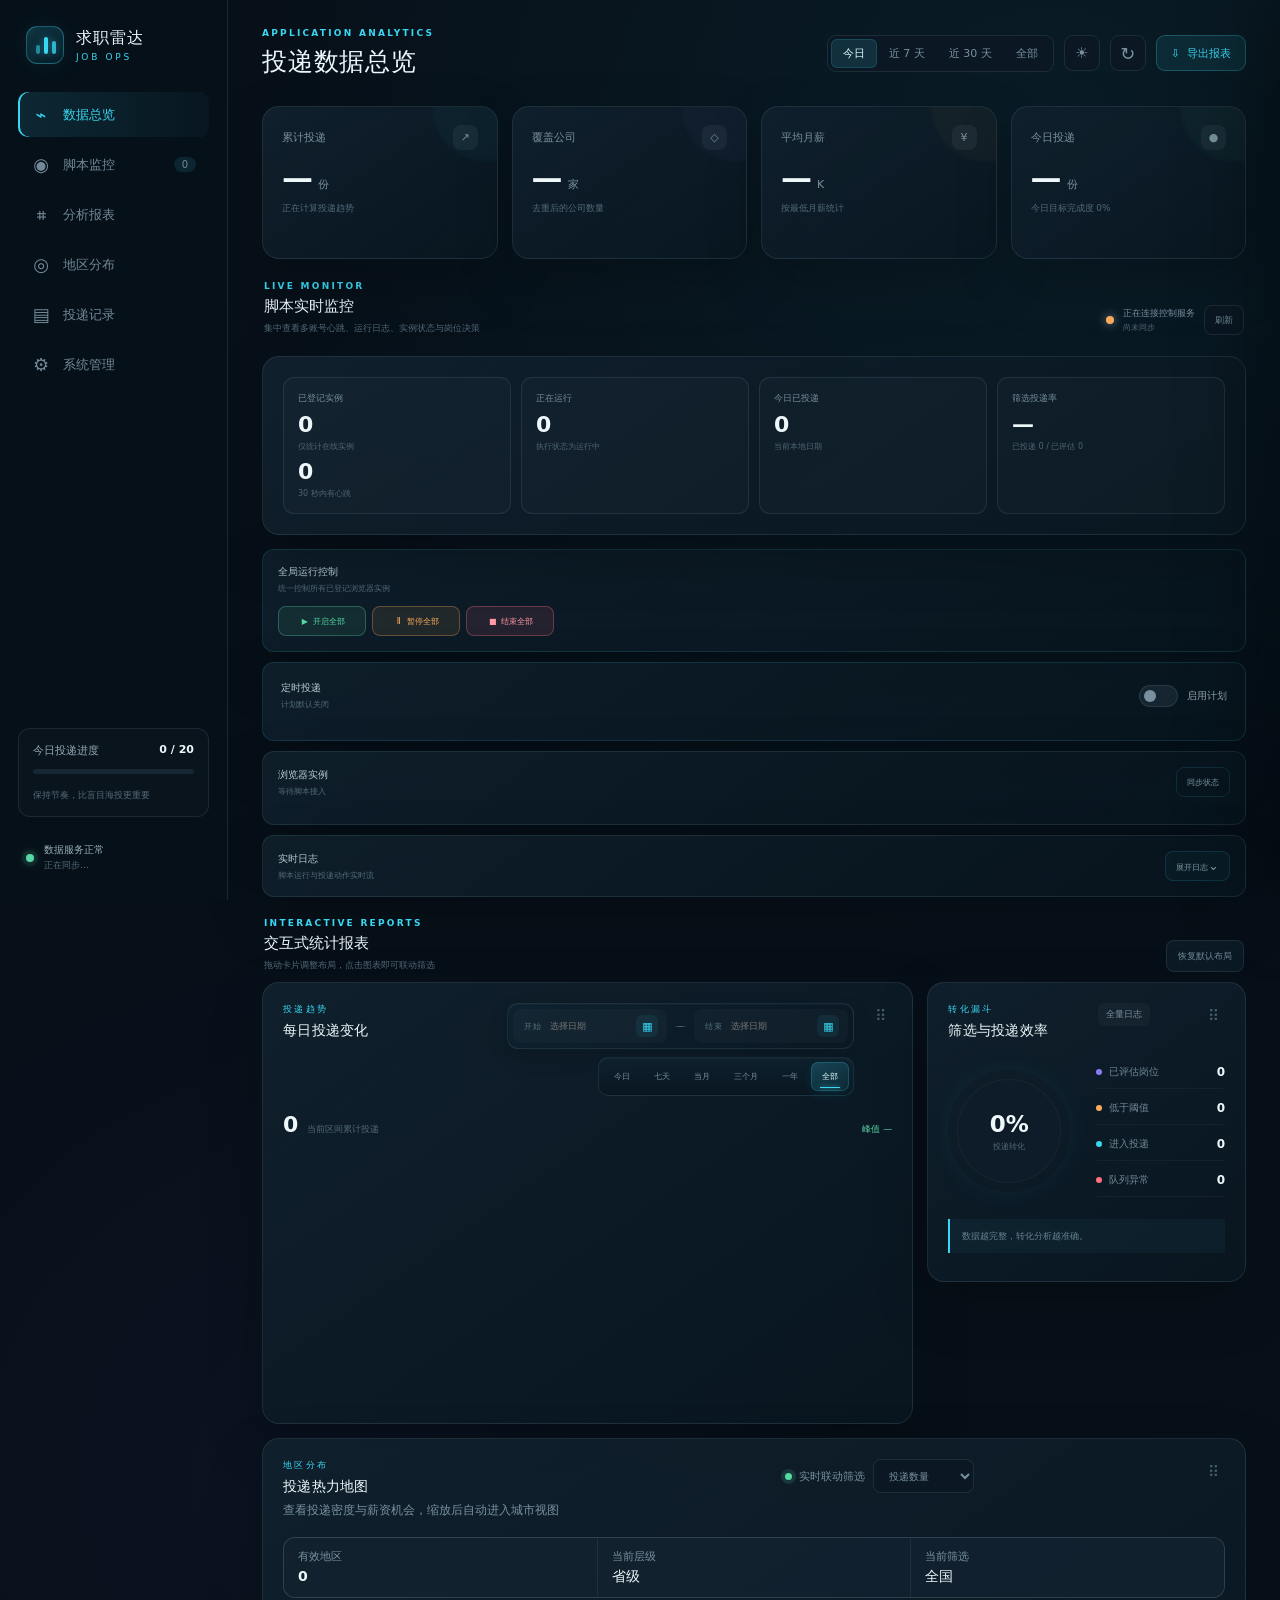
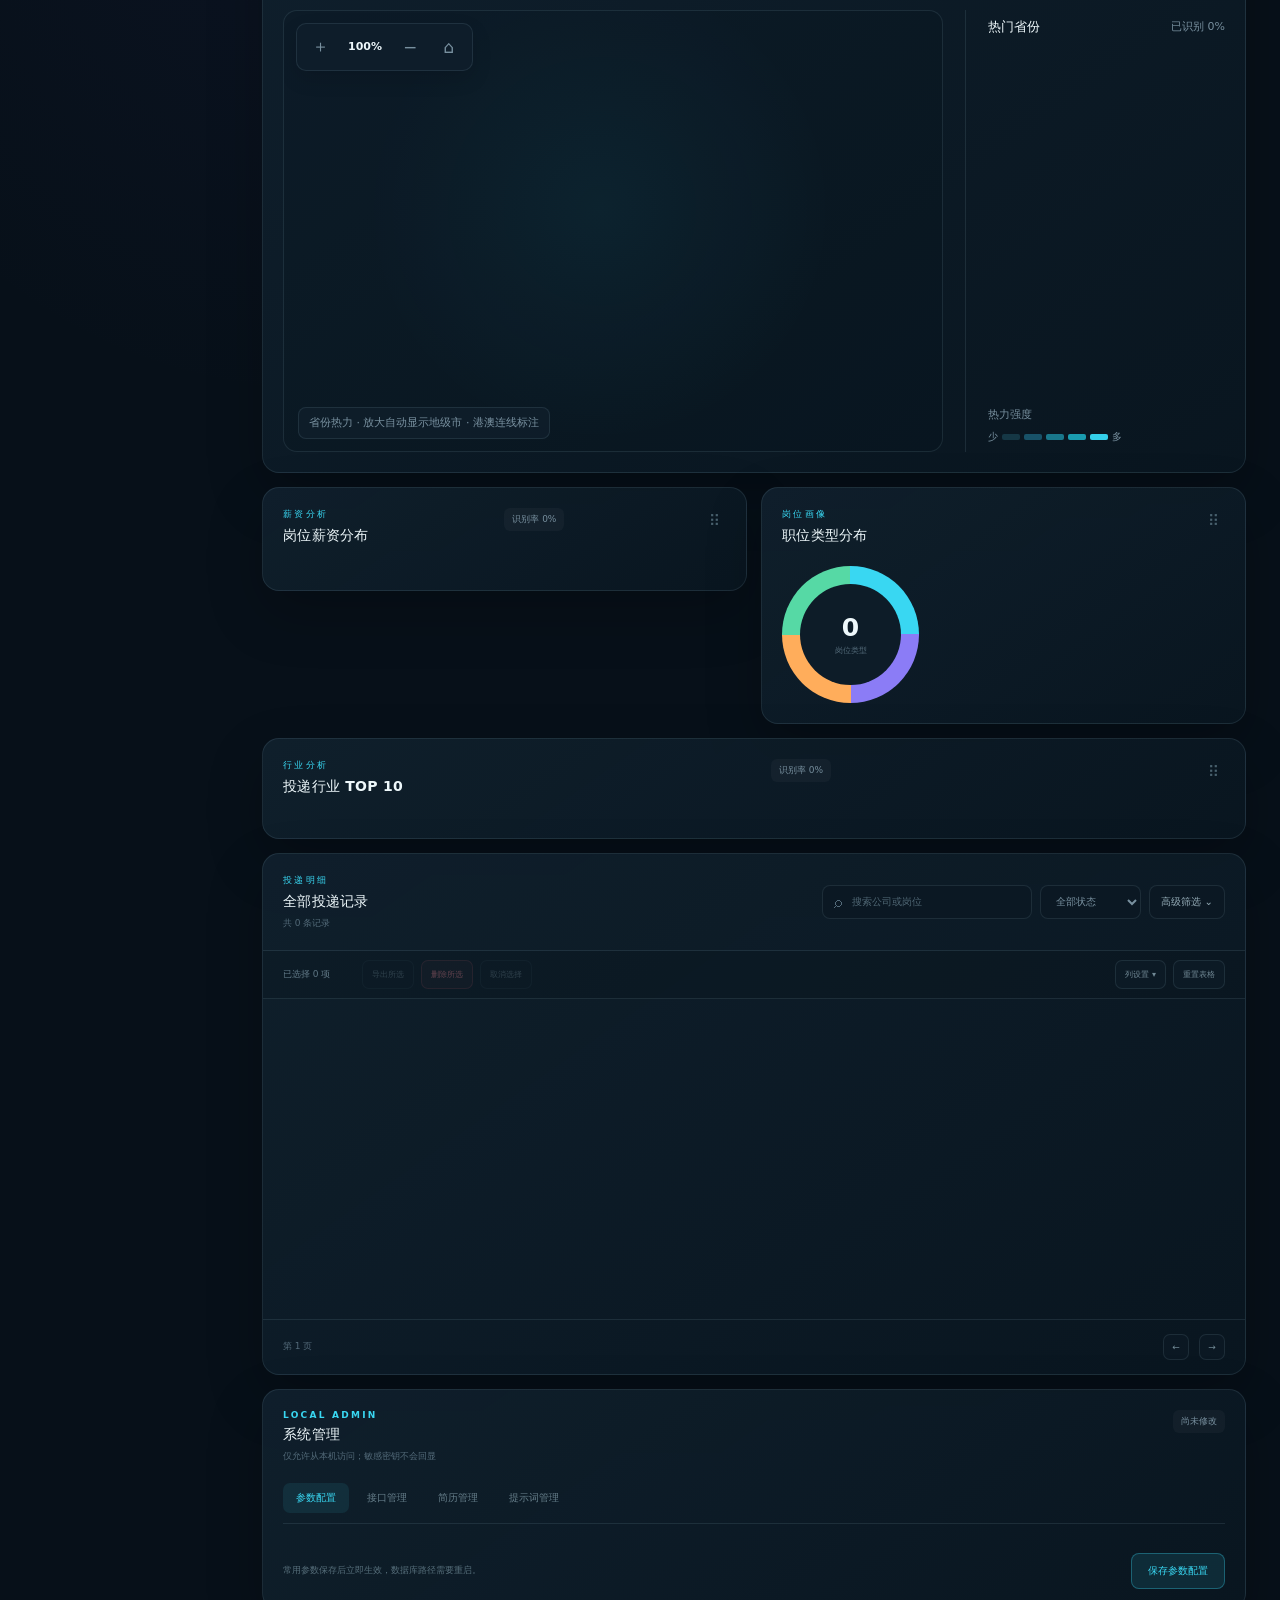
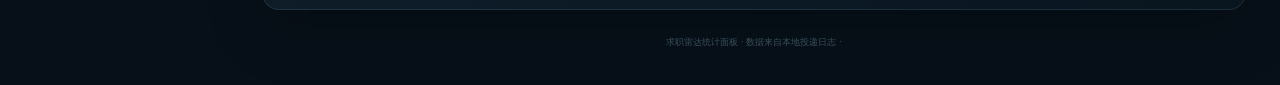
==== commit be641af8: "修复：统计月薪统一采用最低薪资" ====
--- a/dashboard/index.html
+++ b/dashboard/index.html
@@ -6,7 +6,7 @@
     <meta name="color-scheme" content="dark light">
     <title>求职雷达 · 投递统计面板</title>
     <script>try { const savedTheme = localStorage.getItem('goodjobs.dashboard.theme'); document.documentElement.dataset.theme = savedTheme === 'light' ? 'light' : 'dark'; } catch (_) { document.documentElement.dataset.theme = 'dark'; }</script>
-    <link rel="stylesheet" href="/dashboard/styles.css?v=20260720-delivery-gate-v2-2">
+    <link rel="stylesheet" href="/dashboard/styles.css?v=20260720-schedule-composer-2">
 </head>
 <body>
     <div class="app-shell">
@@ -94,7 +94,7 @@
                 <article class="metric-card accent-orange" data-widget-id="metric-salary">
                     <div class="metric-top"><span>平均月薪</span><span class="metric-icon">¥</span></div>
                     <div class="metric-value"><strong id="averageSalary">—</strong><small>K</small></div>
-                    <p id="salaryHint">按薪资区间中位数估算</p>
+                    <p id="salaryHint">按最低月薪统计</p>
                     <div class="sparkline" id="salarySparkline"></div>
                 </article>
                 <article class="metric-card accent-green" data-widget-id="metric-today">
@@ -124,57 +124,6 @@
                             <button type="button" class="control-command start active" data-control-scope="global" data-desired-state="running" aria-pressed="false"><span aria-hidden="true">▶</span> 开启全部</button>
                             <button type="button" class="control-command pause active" data-control-scope="global" data-desired-state="paused" aria-pressed="false"><span aria-hidden="true">Ⅱ</span> 暂停全部</button>
                             <button type="button" class="control-command danger active" data-control-scope="global" data-desired-state="stopped" aria-pressed="false"><span aria-hidden="true">■</span> 结束全部</button>
-                        </div>
-                    </article>
-
-                    <article id="deliveryGateCard" class="control-card control-span-12 delivery-gate-card">
-                        <div class="control-card-head delivery-gate-head">
-                            <div><span>投递门禁策略</span><small>服务端策略实时下发到 V2 浏览器实例</small></div>
-                            <span id="deliveryProtocolBadge" class="delivery-protocol-badge" data-state="ready">协议 V2</span>
-                        </div>
-                        <ol id="deliveryStageList" class="delivery-stage-list" aria-label="投递流程阶段">
-                            <li data-delivery-stage="detail"><span>1</span><b>详情</b></li>
-                            <li data-delivery-stage="duplicate"><span>2</span><b>查重</b></li>
-                            <li data-delivery-stage="rules"><span>3</span><b>扣星</b></li>
-                            <li data-delivery-stage="hr"><span>4</span><b>HR</b></li>
-                            <li data-delivery-stage="random"><span>5</span><b>随机跳过</b></li>
-                            <li data-delivery-stage="qualified"><span>6</span><b>资格</b></li>
-                            <li data-delivery-stage="claim"><span>7</span><b>Claim</b></li>
-                            <li data-delivery-stage="ai"><span>8</span><b>AI</b></li>
-                            <li data-delivery-stage="queued"><span>9</span><b>Queued</b></li>
-                            <li data-delivery-stage="sent"><span>10</span><b>Sent</b></li>
-                        </ol>
-                        <div class="delivery-policy-grid">
-                            <fieldset class="delivery-policy-section delivery-policy-switches">
-                                <legend>安全开关</legend>
-                                <label><input id="policyScanOnly" type="checkbox" data-delivery-safety="scanOnly"><span>仅扫描</span></label>
-                                <label><input id="policyScanAiEnabled" type="checkbox" data-delivery-safety="scanAiEnabled"><span>扫描 AI</span></label>
-                                <label><input id="policySendingDisabled" type="checkbox" data-delivery-safety="sendingDisabled"><span>禁止发送</span></label>
-                                <label><input id="policyOpeningDisabled" type="checkbox" data-delivery-safety="openingDisabled"><span>禁止打开</span></label>
-                                <label><input id="policyResumeSendingDisabled" type="checkbox" data-delivery-safety="resumeSendingDisabled"><span>禁止自动发简历</span></label>
-                            </fieldset>
-                            <fieldset class="delivery-policy-section delivery-policy-limits">
-                                <legend>额度与失败</legend>
-                                <label><span>每日目标</span><input id="planDailyTarget" type="number" min="0" max="150" step="1" data-delivery-plan="dailyTarget"></label>
-                                <label><span>小时上限</span><input id="planHourlyLimit" type="number" min="0" max="150" step="1" data-delivery-plan="hourlyLimit"></label>
-                                <label><span>连续失败上限</span><input id="planMaxConsecutiveFailures" type="number" min="1" max="100" step="1" data-delivery-plan="maxConsecutiveFailures"></label>
-                            </fieldset>
-                            <fieldset class="delivery-policy-section delivery-policy-hours">
-                                <legend>运行时段</legend>
-                                <label><span>开始</span><input id="planActiveStart" type="time" data-delivery-plan="activeStart"></label>
-                                <label><span>结束</span><input id="planActiveEnd" type="time" data-delivery-plan="activeEnd"></label>
-                                <label><span>休息开始</span><input id="planBreakStart" type="time" data-delivery-plan="breakStart"></label>
-                                <label><span>休息结束</span><input id="planBreakEnd" type="time" data-delivery-plan="breakEnd"></label>
-                            </fieldset>
-                            <fieldset class="delivery-policy-section delivery-policy-delay">
-                                <legend>节奏随机化</legend>
-                                <label><span>最短间隔 (ms)</span><input id="planMinDelayMs" type="number" min="0" max="3600000" step="100" data-delivery-plan="minDelayMs"></label>
-                                <label><span>最长间隔 (ms)</span><input id="planMaxDelayMs" type="number" min="0" max="3600000" step="100" data-delivery-plan="maxDelayMs"></label>
-                            </fieldset>
-                        </div>
-                        <div class="delivery-policy-actions">
-                            <span id="deliveryPolicyStatus" aria-live="polite">策略已同步</span>
-                            <button id="saveDeliveryPolicy" type="button" class="control-command start active">保存门禁策略</button>
                         </div>
                     </article>
 
@@ -190,101 +139,94 @@
                         <div id="scheduleConfigCollapse" class="schedule-config-collapse" aria-hidden="true" inert>
                             <div class="schedule-config-inner">
                                 <div class="schedule-status" id="scheduleStatus"><i aria-hidden="true"></i><span>未启用定时计划</span></div>
-                                <div class="schedule-composer schedule-workspace">
-                                    <section class="schedule-settings" aria-label="投递计划设置">
-                                        <div class="schedule-field-group">
-                                            <span class="schedule-field-label">执行周期</span>
-                                            <input id="scheduleMode" type="hidden" value="daily" data-schedule-field="mode">
-                                            <div id="scheduleModeSegments" class="schedule-mode-segments" role="group" aria-label="执行周期" aria-describedby="scheduleModeError">
-                                                <button type="button" value="daily" data-schedule-mode="daily" aria-pressed="true">每天</button>
-                                                <button type="button" value="weekly" data-schedule-mode="weekly" aria-pressed="false">每周</button>
-                                                <button type="button" value="weekdays" data-schedule-mode="weekdays" aria-pressed="false">工作日</button>
-                                                <button type="button" value="date_range" data-schedule-mode="date_range" aria-pressed="false">日期范围</button>
-                                            </div>
-                                            <small id="scheduleModeError" class="schedule-field-error" aria-live="polite"></small>
-                                        </div>
-
-                                        <div class="schedule-setting-row">
-                                            <div class="schedule-field-group" id="scheduleTimeField">
-                                                <span class="schedule-field-label">开始时间</span>
-                                                <input id="scheduleStartTime" type="hidden" data-schedule-field="startTime">
-                                                <button id="scheduleTimeTrigger" class="schedule-picker-trigger" type="button" aria-haspopup="dialog" aria-controls="scheduleTimePicker" aria-expanded="false" aria-describedby="scheduleStartTimeError">
-                                                    <svg aria-hidden="true" viewBox="0 0 24 24"><circle cx="12" cy="12" r="8.5"></circle><path d="M12 7.5v5l3.25 2"></path></svg>
-                                                    <span><small>24 小时制</small><strong id="scheduleStartTimeDisplay">选择开始时间</strong></span>
-                                                    <svg class="schedule-picker-chevron" aria-hidden="true" viewBox="0 0 24 24"><path d="m8 10 4 4 4-4"></path></svg>
-                                                </button>
-                                                <small id="scheduleStartTimeError" class="schedule-field-error" aria-live="polite"></small>
-                                            </div>
-
-                                            <div class="schedule-mode-detail">
-                                                <div id="scheduleDailyHint" class="schedule-hint" data-schedule-section="daily"><i aria-hidden="true">•</i><span>每天执行</span></div>
-                                                <div id="scheduleWeekdays" class="schedule-weekdays" data-schedule-section="weekly" hidden>
-                                                    <span class="schedule-field-label">执行日</span>
-                                                    <div role="group" aria-label="每周执行日" aria-describedby="scheduleWeekdaysError">
-                                                        <label><input type="checkbox" value="0" data-schedule-weekday><span>一</span></label>
-                                                        <label><input type="checkbox" value="1" data-schedule-weekday><span>二</span></label>
-                                                        <label><input type="checkbox" value="2" data-schedule-weekday><span>三</span></label>
-                                                        <label><input type="checkbox" value="3" data-schedule-weekday><span>四</span></label>
-                                                        <label><input type="checkbox" value="4" data-schedule-weekday><span>五</span></label>
-                                                        <label><input type="checkbox" value="5" data-schedule-weekday><span>六</span></label>
-                                                        <label><input type="checkbox" value="6" data-schedule-weekday><span>日</span></label>
-                                                    </div>
-                                                    <small id="scheduleWeekdaysError" class="schedule-field-error" aria-live="polite"></small>
-                                                </div>
-                                                <div id="scheduleWeekdayHint" class="schedule-hint" data-schedule-section="weekdays" hidden><i aria-hidden="true">✓</i><span>固定在周一至周五执行</span></div>
-                                                <div id="scheduleDateRange" class="schedule-date-range" data-schedule-section="date_range" data-date-picker-mode="range" hidden>
-                                                    <span class="schedule-field-label">生效日期</span>
-                                                    <input id="scheduleDateStart" type="hidden" data-schedule-field="dateStart">
-                                                    <input id="scheduleDateEnd" type="hidden" data-schedule-field="dateEnd">
-                                                    <button id="scheduleDateTrigger" class="schedule-range-trigger" type="button" aria-haspopup="dialog" aria-controls="dashboardDatePicker" aria-expanded="false" aria-describedby="scheduleDateRangeError">
-                                                        <span><small>开始</small><strong id="scheduleDateStartDisplay">选择日期</strong></span>
-                                                        <svg aria-hidden="true" viewBox="0 0 24 24"><path d="M5 12h14m-5-5 5 5-5 5"></path></svg>
-                                                        <span><small>结束</small><strong id="scheduleDateEndDisplay">选择日期</strong></span>
-                                                        <svg class="schedule-calendar-icon" aria-hidden="true" viewBox="0 0 24 24"><rect x="3.5" y="5.5" width="17" height="15" rx="2"></rect><path d="M7.5 3v5M16.5 3v5M3.5 10h17"></path></svg>
-                                                    </button>
-                                                    <small id="scheduleDateRangeError" class="schedule-field-error" aria-live="polite"></small>
-                                                </div>
-                                            </div>
-                                        </div>
-
-                                        <div class="schedule-plan-summary">
-                                            <span>计划预览</span>
-                                            <strong id="schedulePlanSummary">请选择完整计划</strong>
-                                        </div>
-                                    </section>
-
-                                    <section class="schedule-duration-panel" aria-labelledby="scheduleDurationLabel">
-                                        <div class="schedule-duration-head">
-                                            <div><span id="scheduleDurationLabel">持续时长</span><small>按整小时设置</small></div>
-                                            <strong>24H</strong>
-                                        </div>
-                                        <input id="scheduleDurationHours" type="hidden" value="0" data-schedule-field="durationHours">
-                                        <div id="scheduleDurationDial" class="schedule-duration-dial" data-unset="true">
-                                            <svg viewBox="0 0 320 320">
-                                                <defs><filter id="scheduleDialGlow" x="-50%" y="-50%" width="200%" height="200%"><feGaussianBlur stdDeviation="4" result="blur"></feGaussianBlur><feMerge><feMergeNode in="blur"></feMergeNode><feMergeNode in="SourceGraphic"></feMergeNode></feMerge></filter></defs>
-                                                <circle class="schedule-dial-orbit" cx="160" cy="160" r="124"></circle>
-                                                <circle id="scheduleDurationArc" class="schedule-dial-arc" cx="160" cy="160" r="124" pathLength="100"></circle>
-                                                <g id="scheduleDialTicks" class="schedule-dial-ticks"></g>
-                                                <g id="scheduleStartMarker" class="schedule-start-marker"><circle r="5"></circle><circle r="10"></circle></g>
-                                                <g id="scheduleDurationHandle" class="schedule-duration-handle" role="slider" tabindex="0" aria-label="持续时长" aria-valuemin="1" aria-valuemax="24" aria-valuenow="1" aria-valuetext="未设置" aria-describedby="scheduleDurationError">
-                                                    <circle class="schedule-handle-halo" r="15"></circle><circle class="schedule-handle-core" r="7"></circle>
-                                                </g>
-                                                <text x="160" y="24" text-anchor="middle">00</text><text x="296" y="164" text-anchor="middle">06</text><text x="160" y="308" text-anchor="middle">12</text><text x="24" y="164" text-anchor="middle">18</text>
-                                            </svg>
-                                            <div class="schedule-dial-center">
-                                                <span>持续</span>
-                                                <div><strong id="scheduleDurationValue">—</strong><small>小时</small></div>
-                                            </div>
-                                        </div>
-                                        <div id="scheduleWindowSummary" class="schedule-window-summary">请选择开始时间和持续时长</div>
-                                        <small id="scheduleDurationError" class="schedule-field-error schedule-duration-error" aria-live="polite"></small>
-                                    </section>
+                                <div class="schedule-composer">
+                            <section class="schedule-settings" aria-label="投递计划设置">
+                                <div class="schedule-field-group">
+                                    <span class="schedule-field-label">执行周期</span>
+                                    <input id="scheduleMode" type="hidden" value="daily" data-schedule-field="mode">
+                                    <div class="schedule-mode-segments" role="group" aria-label="执行周期">
+                                        <button type="button" value="daily" data-schedule-mode="daily" aria-pressed="true">每天</button>
+                                        <button type="button" value="weekly" data-schedule-mode="weekly" aria-pressed="false">每周</button>
+                                        <button type="button" value="weekdays" data-schedule-mode="weekdays" aria-pressed="false">工作日</button>
+                                        <button type="button" value="date_range" data-schedule-mode="date_range" aria-pressed="false">日期范围</button>
+                                    </div>
+                                </div>
+
+                                <div class="schedule-field-group" id="scheduleTimeField">
+                                    <span class="schedule-field-label">开始时间</span>
+                                    <input id="scheduleStartTime" type="hidden" data-schedule-field="startTime">
+                                    <button id="scheduleTimeTrigger" class="schedule-picker-trigger" type="button" aria-haspopup="dialog" aria-controls="scheduleTimePicker" aria-expanded="false">
+                                        <svg aria-hidden="true" viewBox="0 0 24 24"><circle cx="12" cy="12" r="8.5"></circle><path d="M12 7.5v5l3.25 2"></path></svg>
+                                        <span><small>24 小时制</small><strong id="scheduleStartTimeDisplay">选择开始时间</strong></span>
+                                        <svg class="schedule-picker-chevron" aria-hidden="true" viewBox="0 0 24 24"><path d="m8 10 4 4 4-4"></path></svg>
+                                    </button>
+                                    <small id="scheduleStartTimeError" class="schedule-field-error" aria-live="polite"></small>
+                                </div>
+
+                                <div id="scheduleWeekdays" class="schedule-weekdays" data-schedule-section="weekly" hidden>
+                                    <span class="schedule-field-label">执行日</span>
+                                    <div role="group" aria-label="每周执行日">
+                                        <label><input type="checkbox" value="0" data-schedule-weekday><span>一</span></label>
+                                        <label><input type="checkbox" value="1" data-schedule-weekday><span>二</span></label>
+                                        <label><input type="checkbox" value="2" data-schedule-weekday><span>三</span></label>
+                                        <label><input type="checkbox" value="3" data-schedule-weekday><span>四</span></label>
+                                        <label><input type="checkbox" value="4" data-schedule-weekday><span>五</span></label>
+                                        <label><input type="checkbox" value="5" data-schedule-weekday><span>六</span></label>
+                                        <label><input type="checkbox" value="6" data-schedule-weekday><span>日</span></label>
+                                    </div>
+                                    <small id="scheduleWeekdaysError" class="schedule-field-error" aria-live="polite"></small>
+                                </div>
+                                <div id="scheduleWeekdayHint" class="schedule-hint" data-schedule-section="weekdays" hidden><i aria-hidden="true">✓</i><span>固定在周一至周五执行</span></div>
+                                <div id="scheduleDateRange" class="schedule-date-range" data-schedule-section="date_range" data-date-picker-mode="range" hidden>
+                                    <span class="schedule-field-label">生效日期</span>
+                                    <input id="scheduleDateStart" type="hidden" data-schedule-field="dateStart">
+                                    <input id="scheduleDateEnd" type="hidden" data-schedule-field="dateEnd">
+                                    <button id="scheduleDateTrigger" class="schedule-range-trigger" type="button" aria-haspopup="dialog" aria-controls="dashboardDatePicker" aria-expanded="false">
+                                        <span><small>开始</small><strong id="scheduleDateStartDisplay">选择日期</strong></span>
+                                        <svg aria-hidden="true" viewBox="0 0 24 24"><path d="M5 12h14m-5-5 5 5-5 5"></path></svg>
+                                        <span><small>结束</small><strong id="scheduleDateEndDisplay">选择日期</strong></span>
+                                        <svg class="schedule-calendar-icon" aria-hidden="true" viewBox="0 0 24 24"><rect x="3.5" y="5.5" width="17" height="15" rx="2"></rect><path d="M7.5 3v5M16.5 3v5M3.5 10h17"></path></svg>
+                                    </button>
+                                    <small id="scheduleDateRangeError" class="schedule-field-error" aria-live="polite"></small>
+                                </div>
+
+                                <div class="schedule-plan-summary">
+                                    <span>计划预览</span>
+                                    <strong id="schedulePlanSummary">请选择完整计划</strong>
+                                </div>
+                            </section>
+
+                            <section class="schedule-duration-panel" aria-labelledby="scheduleDurationLabel">
+                                <div class="schedule-duration-head">
+                                    <div><span id="scheduleDurationLabel">持续时长</span><small>按整小时设置</small></div>
+                                    <strong>24H</strong>
+                                </div>
+                                <input id="scheduleDurationHours" type="hidden" value="0" data-schedule-field="durationHours">
+                                <div id="scheduleDurationDial" class="schedule-duration-dial" data-unset="true">
+                                    <svg viewBox="0 0 320 320">
+                                        <defs><filter id="scheduleDialGlow" x="-50%" y="-50%" width="200%" height="200%"><feGaussianBlur stdDeviation="4" result="blur"></feGaussianBlur><feMerge><feMergeNode in="blur"></feMergeNode><feMergeNode in="SourceGraphic"></feMergeNode></feMerge></filter></defs>
+                                        <circle class="schedule-dial-orbit" cx="160" cy="160" r="124"></circle>
+                                        <circle id="scheduleDurationArc" class="schedule-dial-arc" cx="160" cy="160" r="124" pathLength="100"></circle>
+                                        <g id="scheduleDialTicks" class="schedule-dial-ticks"></g>
+                                        <g id="scheduleStartMarker" class="schedule-start-marker"><circle r="5"></circle><circle r="10"></circle></g>
+                                        <g id="scheduleDurationHandle" class="schedule-duration-handle" role="slider" tabindex="0" aria-label="持续时长" aria-valuemin="1" aria-valuemax="24" aria-valuenow="0" aria-valuetext="未设置">
+                                            <circle class="schedule-handle-halo" r="15"></circle><circle class="schedule-handle-core" r="7"></circle>
+                                        </g>
+                                        <text x="160" y="24" text-anchor="middle">00</text><text x="296" y="164" text-anchor="middle">06</text><text x="160" y="308" text-anchor="middle">12</text><text x="24" y="164" text-anchor="middle">18</text>
+                                    </svg>
+                                    <div class="schedule-dial-center">
+                                        <span>持续</span>
+                                        <div><strong id="scheduleDurationValue">—</strong><small>小时</small></div>
+                                    </div>
+                                </div>
+                                <div id="scheduleWindowSummary" class="schedule-window-summary">请选择开始时间和持续时长</div>
+                                <small id="scheduleDurationError" class="schedule-field-error schedule-duration-error" aria-live="polite"></small>
+                            </section>
                                 </div>
                             </div>
                         </div>
                         <span id="scheduleFeedback" class="schedule-feedback" aria-live="polite"></span>
                         <div class="schedule-actions" hidden aria-hidden="true">
-                            <span id="scheduleDraftState" class="schedule-draft-state" data-tone="synced" aria-live="polite"></span>
                             <button id="saveSchedule" type="button" class="control-command start active">保存并立即应用</button>
                         </div>
                     </article>
@@ -573,7 +515,7 @@
         <p id="drawerTitle">—</p>
         <div class="drawer-status" id="drawerStatus">—</div>
         <dl id="drawerDetails"></dl>
-        <div class="drawer-note"><strong>数据说明</strong><p>薪资为招聘页面展示区间；平均薪资按区间中位数估算，仅用于求职决策参考。</p></div>
+        <div class="drawer-note"><strong>数据说明</strong><p>薪资为招聘页面展示区间；统计平均薪资按区间最低月薪计算，仅用于求职决策参考。</p></div>
     </aside>
 
     <div class="confirm-overlay" id="deleteConfirm" hidden>
@@ -618,6 +560,6 @@
 
     <div class="toast" id="toast" role="status"></div>
     <script src="/dashboard/vendor/echarts.min.js" defer></script>
-    <script src="/dashboard/app.js?v=20260720-delivery-gate-v2-2" defer></script>
+    <script src="/dashboard/app.js?v=20260720-schedule-composer-2" defer></script>
 </body>
 </html>
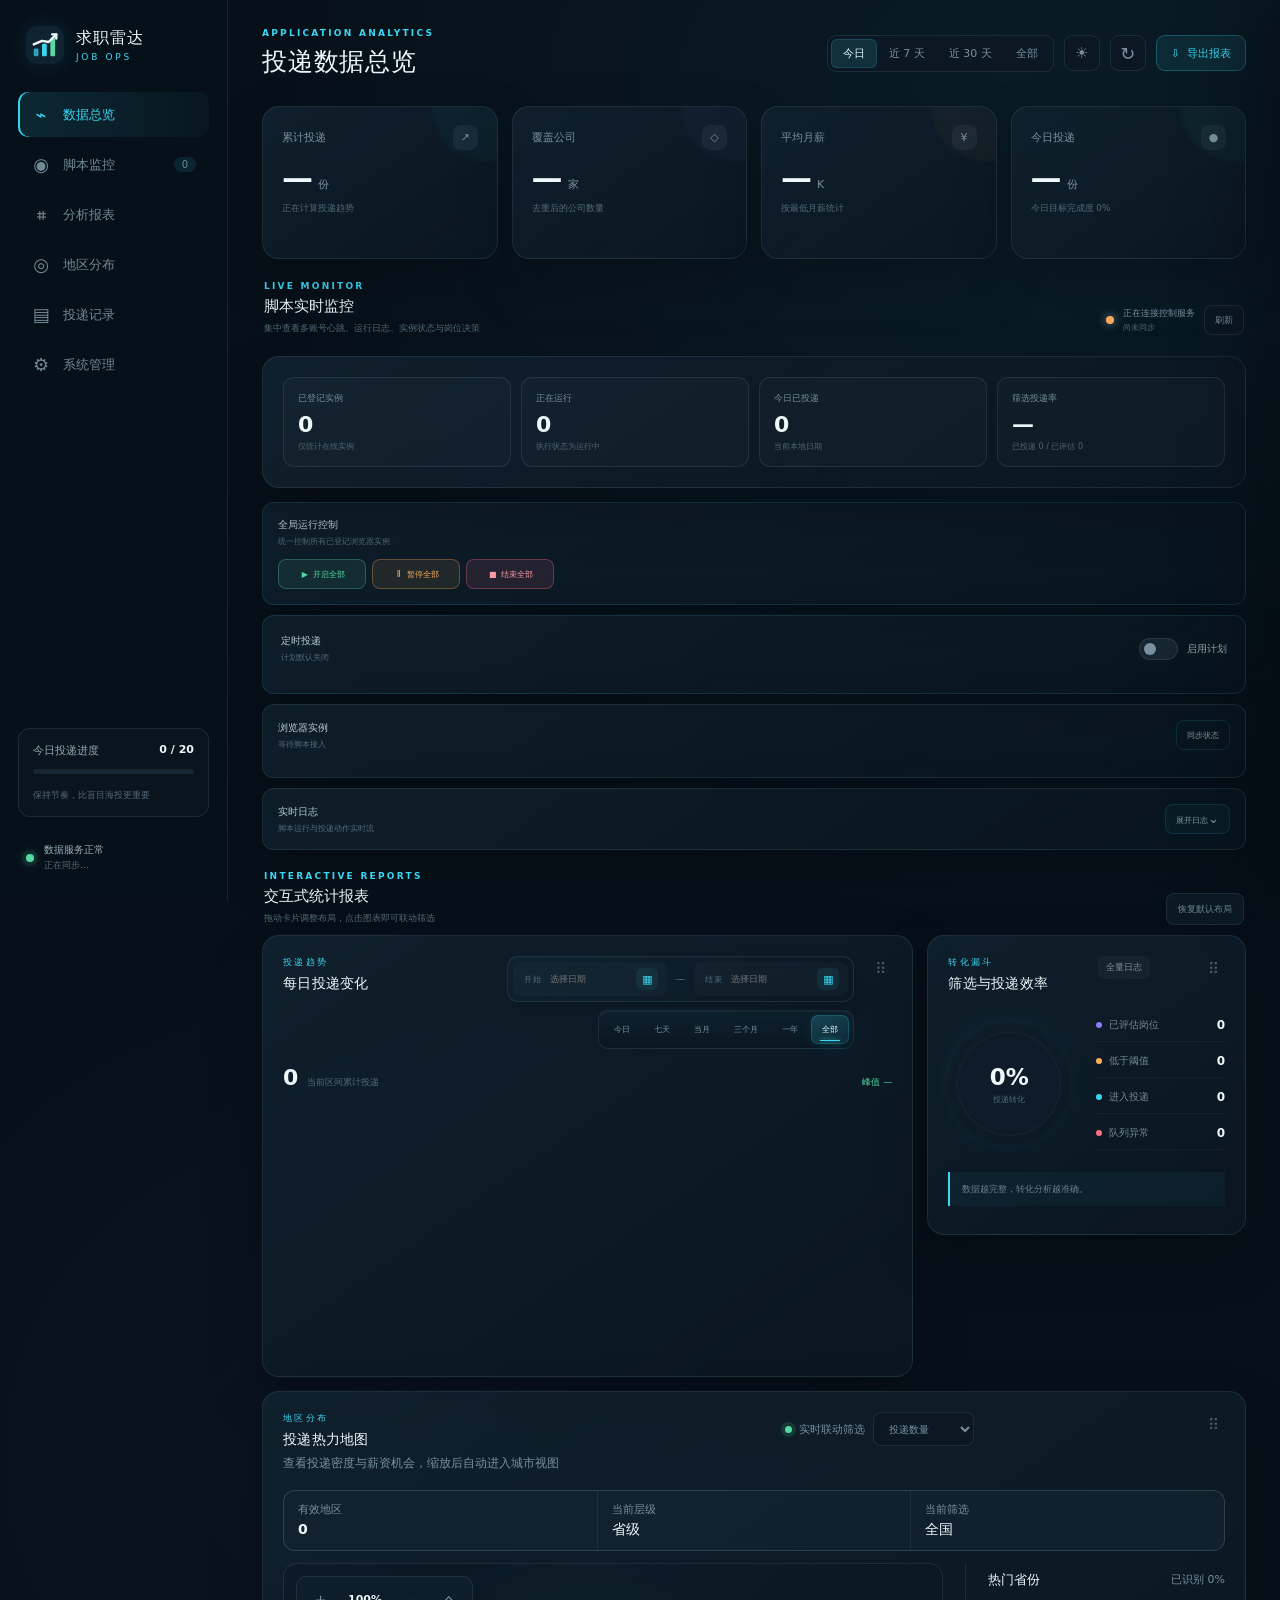
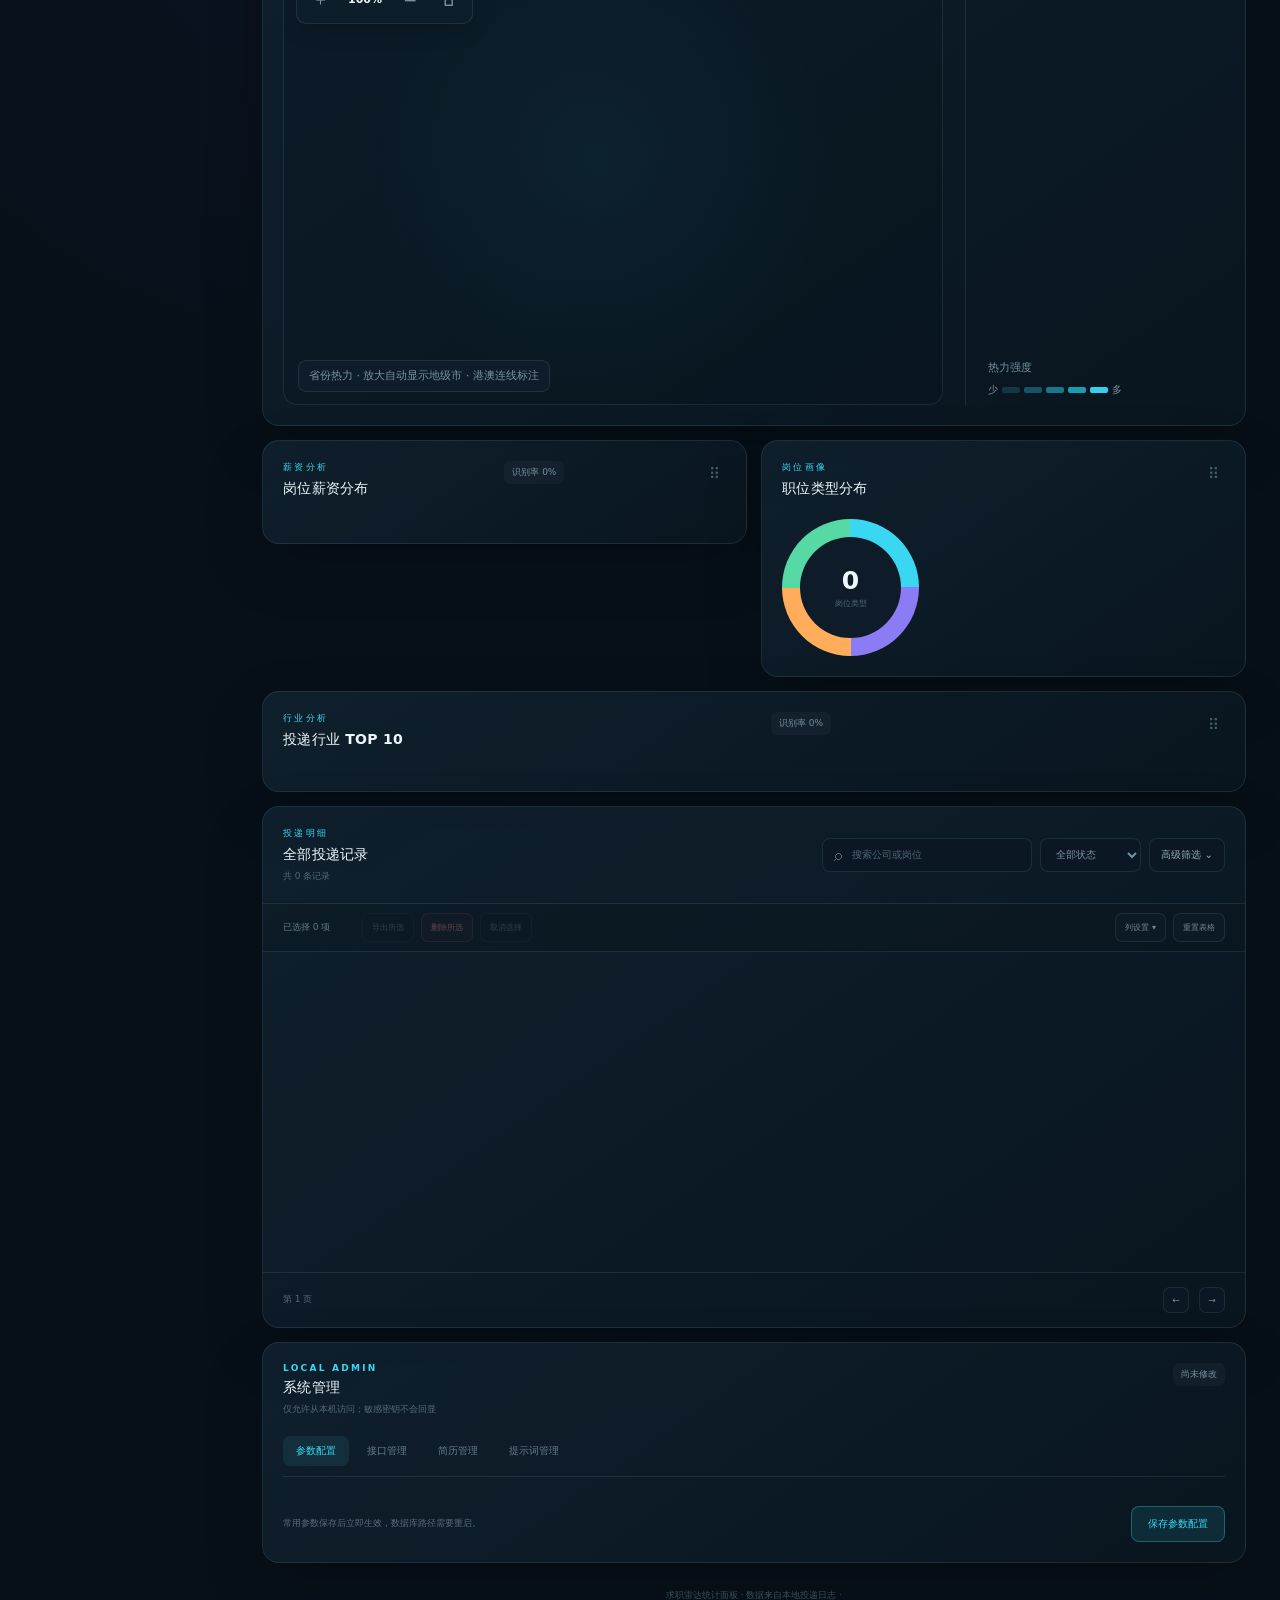
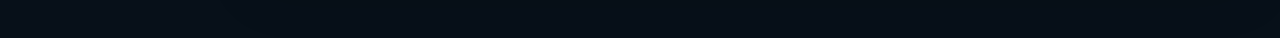
==== commit 9adc8f88: "功能：添加统计面板网站图标" ====
--- a/dashboard/index.html
+++ b/dashboard/index.html
@@ -5,6 +5,10 @@
     <meta name="viewport" content="width=device-width, initial-scale=1.0">
     <meta name="color-scheme" content="dark light">
     <title>求职雷达 · 投递统计面板</title>
+    <link rel="icon" href="/dashboard/assets/favicon.ico" type="image/x-icon">
+    <link rel="icon" href="/dashboard/assets/favicon-16x16.png" type="image/png" sizes="16x16">
+    <link rel="icon" href="/dashboard/assets/favicon-32x32.png" type="image/png" sizes="32x32">
+    <link rel="icon" href="/dashboard/assets/favicon.svg" type="image/svg+xml">
     <script>try { const savedTheme = localStorage.getItem('goodjobs.dashboard.theme'); document.documentElement.dataset.theme = savedTheme === 'light' ? 'light' : 'dark'; } catch (_) { document.documentElement.dataset.theme = 'dark'; }</script>
     <link rel="stylesheet" href="/dashboard/styles.css?v=20260720-schedule-composer-2">
 </head>
@@ -12,9 +16,7 @@
     <div class="app-shell">
         <aside class="sidebar" id="sidebar">
             <div class="brand">
-                <div class="brand-mark" aria-hidden="true">
-                    <span></span><span></span><span></span>
-                </div>
+                <img class="brand-mark" src="/dashboard/assets/favicon.svg" alt="" aria-hidden="true">
                 <div>
                     <strong>求职雷达</strong>
                     <small>JOB OPS</small>
--- a/dashboard/styles.css
+++ b/dashboard/styles.css
@@ -92,18 +92,13 @@
 html[data-theme="light"] .sidebar { background: rgba(255,255,255,.94); box-shadow: 8px 0 30px rgba(46,72,87,.05); }
 .brand { display: flex; align-items: center; gap: 12px; padding: 0 8px 28px; }
 .brand-mark {
-    position: relative;
+    display: block;
+    flex: 0 0 auto;
     width: 38px;
     height: 38px;
-    border: 1px solid rgba(57, 215, 242, 0.35);
     border-radius: 11px;
-    background: linear-gradient(145deg, rgba(57, 215, 242, 0.17), rgba(57, 215, 242, 0.02));
-    box-shadow: inset 0 0 18px rgba(57, 215, 242, 0.08), 0 0 25px rgba(57, 215, 242, 0.08);
-}
-.brand-mark span { position: absolute; display: block; width: 4px; border-radius: 5px; background: var(--cyan); bottom: 9px; box-shadow: 0 0 9px rgba(57, 215, 242, .6); }
-.brand-mark span:nth-child(1) { height: 9px; left: 9px; opacity: .55; }
-.brand-mark span:nth-child(2) { height: 17px; left: 17px; }
-.brand-mark span:nth-child(3) { height: 13px; left: 25px; opacity: .8; }
+    box-shadow: 0 0 25px rgba(57, 215, 242, 0.12);
+}
 .brand strong { display: block; font-size: 16px; letter-spacing: .07em; }
 .brand small { display: block; margin-top: 3px; color: var(--cyan); font-size: 9px; letter-spacing: .3em; }
 
@@ -187,6 +182,7 @@
 .monitor-metrics { display: grid; grid-template-columns: repeat(4, minmax(0, 1fr)); gap: 10px; margin: 10px 0 14px; }
 .monitor-metrics > div { padding: 14px; border: 1px solid var(--line); border-radius: 11px; background: rgba(255,255,255,.018); }
 .monitor-metrics span, .monitor-metrics small { display: block; }.monitor-metrics span { color: #758e9a; font-size: 9px; }.monitor-metrics strong { display: block; margin: 7px 0 4px; font-size: 22px; }.monitor-metrics small { color: #4e6673; font-size: 8px; }
+.monitor-metrics [hidden] { display: none !important; }
 .monitor-grid { display: grid; grid-template-columns: .9fr 1.35fr; gap: 12px; }
 .client-board, .live-log-board { min-height: 255px; padding: 14px; border: 1px solid var(--line); border-radius: 12px; background: rgba(4,12,18,.28); }
 .subpanel-title { display: flex; justify-content: space-between; align-items: center; margin-bottom: 12px; }
@@ -208,9 +204,6 @@
 .control-safety-switches { display: grid; grid-template-columns: 1fr 1fr; gap: 7px 12px; }.control-safety-switches label,.control-checkline { display: flex; align-items: center; gap: 7px; color: #718b97; font-size: 8px; cursor: pointer; }.control-safety-switches input,.control-checkline input { accent-color: var(--cyan); }
 .control-kpi-grid { display: grid; grid-template-columns: repeat(3,minmax(0,1fr)); gap: 10px; margin: 10px 0; }.control-kpi-grid article { padding: 13px 15px; border: 1px solid var(--line); border-radius: 11px; background: rgba(255,255,255,.018); }.control-kpi-grid span,.control-kpi-grid small { display: block; }.control-kpi-grid span { color: #718995; font-size: 8px; }.control-kpi-grid strong { display: block; margin: 6px 0 3px; font-size: 21px; }.control-kpi-grid small { color: var(--muted-2); font-size: 8px; }.control-kpi-alert strong { color: var(--red); }
 .control-layout { display: grid; grid-template-columns: repeat(12,minmax(0,1fr)); gap: 10px; }.control-card { grid-column: span 6; min-width: 0; padding: 15px; border: 1px solid var(--line); border-radius: 12px; background: linear-gradient(145deg,rgba(15,31,43,.92),rgba(8,21,30,.88)); box-shadow: var(--shadow); }.control-span-4 { grid-column: span 4; }.control-span-5 { grid-column: span 5; }.control-span-6 { grid-column: span 6; }.control-span-7 { grid-column: span 7; }.control-span-8 { grid-column: span 8; }.control-span-12 { grid-column: span 12; }
-.delivery-gate-head { align-items:flex-start; }.delivery-protocol-badge { display:inline-flex; min-height:25px; align-items:center; padding:0 9px; border:1px solid rgba(86,217,165,.24); border-radius:7px; color:var(--green); background:rgba(86,217,165,.055); font-size:8px; font-weight:700; white-space:nowrap; }.delivery-protocol-badge[data-state="warning"] { color:var(--orange); border-color:rgba(255,173,91,.28); background:rgba(255,173,91,.07); }
-.delivery-stage-list { display:grid; grid-template-columns:repeat(10,minmax(0,1fr)); gap:0; margin:0 0 16px; padding:0; list-style:none; }.delivery-stage-list li { position:relative; display:grid; min-width:0; justify-items:center; gap:5px; color:var(--muted-2); font-size:8px; text-align:center; }.delivery-stage-list li::before { content:""; position:absolute; z-index:0; top:10px; right:50%; left:-50%; height:1px; background:var(--line); }.delivery-stage-list li:first-child::before { display:none; }.delivery-stage-list li span { position:relative; z-index:1; width:21px; height:21px; display:grid; place-items:center; border:1px solid var(--line); border-radius:50%; color:var(--muted-2); background:var(--surface); font-size:7px; }.delivery-stage-list li b { min-width:0; overflow:hidden; font-weight:600; text-overflow:ellipsis; white-space:nowrap; }.delivery-stage-list li.is-complete { color:var(--green); }.delivery-stage-list li.is-complete::before { background:rgba(86,217,165,.4); }.delivery-stage-list li.is-complete span { color:var(--green); border-color:rgba(86,217,165,.38); background:rgba(86,217,165,.08); }.delivery-stage-list li.is-current { color:var(--cyan); }.delivery-stage-list li.is-current span { color:#d8fbff; border-color:rgba(57,215,242,.52); background:rgba(57,215,242,.14); box-shadow:0 0 12px rgba(57,215,242,.12); }
-.delivery-policy-grid { display:grid; grid-template-columns:repeat(4,minmax(0,1fr)); border-top:1px solid var(--line); border-bottom:1px solid var(--line); }.delivery-policy-section { min-width:0; margin:0; padding:13px 14px; border:0; border-left:1px solid var(--line); }.delivery-policy-section:first-child { border-left:0; }.delivery-policy-section legend { padding:0; color:var(--text-soft); font-size:9px; font-weight:700; }.delivery-policy-section label { display:grid; min-width:0; grid-template-columns:minmax(0,1fr) minmax(70px,42%); align-items:center; gap:8px; min-height:31px; color:var(--muted-2); font-size:8px; }.delivery-policy-section label > span { overflow-wrap:anywhere; }.delivery-policy-section input[type="number"],.delivery-policy-section input[type="time"] { width:100%; min-width:0; height:29px; padding:0 7px; border:1px solid var(--line); border-radius:6px; outline:0; color:var(--text); background:var(--surface-input); font-size:8px; }.delivery-policy-section input:focus { border-color:rgba(57,215,242,.4); box-shadow:0 0 0 2px rgba(57,215,242,.05); }.delivery-policy-switches label { grid-template-columns:14px minmax(0,1fr); cursor:pointer; }.delivery-policy-switches input { width:13px; height:13px; margin:0; accent-color:var(--cyan); }.delivery-policy-actions { display:flex; align-items:center; justify-content:flex-end; gap:12px; padding-top:12px; }.delivery-policy-actions span { margin-right:auto; color:var(--muted-2); font-size:8px; }.delivery-policy-dirty .delivery-policy-actions span { color:var(--orange); }.delivery-policy-actions button { min-height:31px; padding:0 12px; border:1px solid rgba(86,217,165,.3); border-radius:7px; font-size:8px; }.delivery-policy-actions button:disabled { opacity:.45; cursor:not-allowed; }
 .control-global-card,.delivery-schedule-card { border-color: rgba(57,215,242,.14); }
 .control-global-card .control-card-head > div:last-child { min-width: 180px; }
 .delivery-schedule-card { overflow: visible; padding: 18px; }
@@ -236,11 +229,8 @@
 .schedule-status.running { color:var(--green); border-color:rgba(86,217,165,.17); background:rgba(86,217,165,.045); }
 .schedule-status.running i { background:var(--green); box-shadow:0 0 10px rgba(86,217,165,.55); }
 .schedule-status.waiting i { background:var(--cyan); box-shadow:0 0 10px rgba(57,215,242,.45); }
-.schedule-composer { display:grid; grid-template-columns:minmax(0,1fr) minmax(244px,286px); gap:20px; align-items:stretch; }
-.schedule-workspace { min-width:0; }
-.schedule-settings { display:grid; align-content:start; gap:15px; min-width:0; min-height:0; padding:2px 20px 2px 2px; border-right:1px solid var(--line); }
-.schedule-setting-row { display:grid; grid-template-columns:minmax(180px,.8fr) minmax(260px,1.2fr); gap:12px; align-items:start; min-width:0; }
-.schedule-mode-detail { display:grid; gap:10px; min-width:0; }
+.schedule-composer { display:grid; grid-template-columns:minmax(0,1fr) minmax(300px,340px); gap:24px; align-items:center; }
+.schedule-settings { display:grid; align-content:start; gap:15px; min-width:0; min-height:322px; padding:3px 24px 3px 2px; border-right:1px solid var(--line); }
 .schedule-field-group,.schedule-weekdays,.schedule-date-range { display:grid; gap:7px; min-width:0; }
 .schedule-weekdays[hidden],.schedule-hint[hidden],.schedule-date-range[hidden] { display:none; }
 .schedule-field-label { color:var(--text-faint); font-size:9px; line-height:1; }
@@ -278,8 +268,8 @@
 .schedule-duration-head span { color:var(--text-strong); font-size:11px; font-weight:600; }
 .schedule-duration-head small { margin-top:4px; color:var(--text-faint); font-size:8px; }
 .schedule-duration-head > strong { color:rgba(57,215,242,.42); font-size:9px; font-weight:600; }
-.schedule-duration-dial { position:relative; width:min(266px,100%); aspect-ratio:1; margin:1px auto -1px; touch-action:none; user-select:none; }
-.schedule-duration-dial::before { content:""; position:absolute; inset:21%; border:1px solid rgba(57,215,242,.06); border-radius:50%; background:radial-gradient(circle,rgba(57,215,242,.04),rgba(7,19,28,.12) 60%,transparent 61%); box-shadow:inset 0 0 18px rgba(57,215,242,.02); }
+.schedule-duration-dial { position:relative; width:min(300px,100%); aspect-ratio:1; margin:1px auto -1px; touch-action:none; user-select:none; }
+.schedule-duration-dial::before { content:""; position:absolute; inset:21%; border:1px solid rgba(57,215,242,.07); border-radius:50%; background:radial-gradient(circle,rgba(57,215,242,.055),rgba(7,19,28,.16) 60%,transparent 61%); box-shadow:inset 0 0 25px rgba(57,215,242,.025); }
 .schedule-duration-dial svg { position:relative; z-index:1; display:block; width:100%; height:100%; overflow:visible; cursor:crosshair; }
 .schedule-duration-dial svg > text { fill:var(--text-faint); font-size:9px; font-weight:600; }
 .schedule-dial-orbit,.schedule-dial-arc { fill:none; stroke-width:8; }
@@ -303,15 +293,10 @@
 .schedule-field-error { min-height:13px; color:var(--red); font-size:8px; line-height:1.4; }
 .schedule-duration-error { text-align:center; }
 .schedule-field-invalid { border-color:rgba(255,111,127,.55)!important; box-shadow:0 0 0 3px rgba(255,111,127,.06)!important; }
-.schedule-actions { display:flex; align-items:center; justify-content:space-between; gap:12px; margin-top:16px; padding-top:14px; border-top:1px solid var(--line); }
+.schedule-actions { display:flex; align-items:center; justify-content:flex-end; gap:8px; margin-top:16px; padding-top:14px; border-top:1px solid var(--line); }
 .schedule-actions[hidden] { display:none; }
 .schedule-feedback { display:block; margin-top:12px; color:var(--text-faint); font-size:9px; }
 .schedule-feedback:empty { margin-top:0; }
-.schedule-draft-state { min-width:0; overflow:hidden; color:var(--text-faint); font-size:9px; text-overflow:ellipsis; white-space:nowrap; }
-.schedule-draft-state[data-tone="dirty"] { color:var(--cyan); }
-.schedule-draft-state[data-tone="closing"] { color:var(--orange); }
-.schedule-draft-state[data-tone="saving"] { color:var(--orange); }
-.schedule-draft-state[data-tone="synced"] { color:var(--green); }
 .schedule-actions button { min-height:34px!important; font-size:9px!important; }
 .schedule-actions .control-command.start { color:var(--green); border-color:rgba(86,217,165,.32); background:rgba(86,217,165,.1); box-shadow:0 7px 18px rgba(86,217,165,.06); }
 .schedule-actions .control-command.start:hover { color:#8fffc7; border-color:rgba(86,217,165,.48); background:rgba(86,217,165,.16); }
@@ -594,7 +579,7 @@
 .score-card-add { margin: 0 13px 13px; height: 31px; padding: 0 12px; border: 1px dashed rgba(57,215,242,.25); border-radius: 8px; color: var(--cyan); background: rgba(57,215,242,.035); font-size: 9px; }
 .scoring-model-hint { margin: 2px 0 10px; padding: 10px 12px; border-left: 2px solid var(--cyan); border-radius: 0 8px 8px 0; color: #6f8995; background: rgba(57,215,242,.035); font-size: 9px; line-height: 1.6; }.score-keyword-card.score-positive { border-color: rgba(86,217,165,.15); }.score-keyword-card.score-positive .score-value { color: var(--green); }.score-keyword-card.score-negative { border-color: rgba(255,111,127,.17); }.score-keyword-card.score-negative .score-value { color: var(--red); }.score-keyword-card.score-zero .score-value { color: var(--muted-2); }
 .scoring-master-bar { display: flex; align-items: center; justify-content: space-between; gap: 16px; margin: 2px 0 10px; padding: 12px 13px; border: 1px solid rgba(57,215,242,.17); border-radius: 9px; background: rgba(57,215,242,.035); }.scoring-master-copy { min-width: 0; }.scoring-master-copy strong,.scoring-master-copy small { display: block; }.scoring-master-copy strong { color: var(--text-strong); font-size: 10px; font-weight: 600; }.scoring-master-copy small { margin-top: 5px; color: var(--text-faint); font-size: 8px; line-height: 1.55; }.scoring-master-toggle { position: relative; display: flex; align-items: center; flex: 0 0 auto; gap: 8px; cursor: pointer; }.scoring-master-toggle > input { position: absolute; width: 1px !important; height: 1px !important; opacity: 0; pointer-events: none; }.scoring-master-toggle em { min-width: 32px; color: var(--text-soft); font-size: 8px; font-style: normal; white-space: nowrap; }.scoring-master-toggle input:checked + .llm-toggle { border-color: rgba(57,215,242,.34); background: rgba(57,215,242,.16); }.scoring-master-toggle input:checked + .llm-toggle i { left: 19px; background: var(--cyan); box-shadow: 0 0 8px rgba(57,215,242,.35); }.scoring-master-toggle:focus-within { outline: 2px solid rgba(57,215,242,.28); outline-offset: 2px; }.scoring-rule-editor { transition: opacity .18s ease, filter .18s ease; }.scoring-rules-disabled .scoring-model-hint { border-left-color: var(--muted-2); background: rgba(103,125,137,.045); }.scoring-rules-disabled .scoring-rule-editor { opacity: .48; filter: grayscale(.35); }.scoring-rules-disabled .scoring-config { background: rgba(103,125,137,.025); }.scoring-rules-disabled .scoring-rule-editor input,.scoring-rules-disabled .scoring-rule-editor button { cursor: not-allowed; }
-.score-card-grid { grid-template-columns: repeat(auto-fill, minmax(275px, 1fr)); }.score-keyword-card { grid-template-columns: minmax(120px,1fr) 32px; grid-template-areas: "keyword remove" "stars result"; gap: 9px 10px; padding: 10px; }.score-keyword { grid-area: keyword; }.score-card-remove { grid-area: remove; }.deduction-star-selector { grid-area: stars; display: inline-flex; align-items: center; gap: 4px; }.deduction-star { width: 27px; height: 27px; padding: 0; border: 1px solid rgba(255,111,127,.13); border-radius: 7px; color: rgba(112,136,148,.42); background: rgba(255,255,255,.015); font-size: 12px; line-height: 1; transition: .16s ease; }.deduction-star.active { color: #ff7787; border-color: rgba(255,111,127,.35); background: rgba(255,111,127,.11); box-shadow: 0 0 12px rgba(255,111,127,.08); }.deduction-star:hover,.deduction-star:focus-visible { color: #ff9ba6; border-color: rgba(255,111,127,.5); outline: none; }.deduction-star-result { grid-area: result; align-self: center; color: var(--red); font-size: 9px; white-space: nowrap; text-align: right; }
+.score-card-grid { grid-template-columns: repeat(auto-fill, minmax(275px, 1fr)); }.score-keyword-card { grid-template-columns: minmax(120px,1fr) 27px; grid-template-areas: "keyword remove" "stars result"; gap: 9px 10px; padding: 10px; }.score-keyword { grid-area: keyword; }.score-card-remove { grid-area: remove; }.deduction-star-selector { grid-area: stars; display: inline-flex; align-items: center; gap: 4px; }.deduction-star { width: 27px; height: 27px; padding: 0; border: 1px solid rgba(255,111,127,.13); border-radius: 7px; color: rgba(112,136,148,.42); background: rgba(255,255,255,.015); font-size: 12px; line-height: 1; transition: .16s ease; }.deduction-star.active { color: #ff7787; border-color: rgba(255,111,127,.35); background: rgba(255,111,127,.11); box-shadow: 0 0 12px rgba(255,111,127,.08); }.deduction-star:hover,.deduction-star:focus-visible { color: #ff9ba6; border-color: rgba(255,111,127,.5); outline: none; }.deduction-star-result { grid-area: result; align-self: center; color: var(--red); font-size: 9px; white-space: nowrap; text-align: right; }
 html[data-theme="light"] .score-keyword-card { background: rgba(255,255,255,.72); }
 html[data-theme="light"] .config-tag-card { background: rgba(255,255,255,.72); }
 html[data-theme="light"] .config-tag-card.invalid { border-color: rgba(197,59,80,.34); background: rgba(197,59,80,.055); }
@@ -943,7 +928,6 @@
     .llm-provider-top { grid-template-columns: 34px minmax(140px,1fr) minmax(90px,auto) auto; }.llm-provider-tools { grid-column: 2 / -1; }.llm-span-4 { grid-column: span 6; }.llm-provider-grid .llm-span-6 { grid-column: span 12; }
 }
 @media (max-width: 920px) {
-    .delivery-policy-grid { grid-template-columns:repeat(2,minmax(0,1fr)); }.delivery-policy-section:nth-child(odd) { border-left:0; }.delivery-policy-section:nth-child(n+3) { border-top:1px solid var(--line); }
     .config-field-grid { grid-template-columns: 1fr 1fr; }
     .sidebar { transform: translateX(-100%); transition: .25s ease; box-shadow: 20px 0 50px rgba(0,0,0,.35); }.sidebar.open { transform: translateX(0); }
     .main-content { margin-left: 0; padding: 0 20px 28px; }
@@ -959,7 +943,6 @@
     .llm-console-head { align-items: flex-start; }.llm-provider-top { grid-template-columns: 34px minmax(120px,1fr) auto; grid-template-areas: "order identity toggle" "status status tools"; }.llm-provider-order { grid-area: order; }.llm-provider-identity { grid-area: identity; }.llm-provider-test { grid-area: status; max-width: none; }.llm-card-toggle { grid-area: toggle; }.llm-provider-tools { grid-area: tools; }
 }
 @media (max-width: 680px) {
-    .delivery-policy-grid { grid-template-columns: 1fr; }.delivery-policy-section,.delivery-policy-section:nth-child(n) { border-top:1px solid var(--line); border-left:0; }.delivery-policy-section:first-child { border-top:0; }.delivery-stage-list { grid-template-columns:repeat(5,minmax(0,1fr)); row-gap:12px; }.delivery-stage-list li:nth-child(6)::before { display:none; }.delivery-policy-actions { align-items:stretch; flex-direction:column; }.delivery-policy-actions button { width:100%; }.delivery-policy-actions span { margin-right:0; }
     .decision-ai { grid-template-columns:1fr; }
     .scoring-master-bar { align-items:flex-start; flex-direction:column; }.scoring-master-toggle { align-self:stretch; justify-content:flex-end; }
     .trend-controls { width: 100%; justify-items: stretch; }.trend-date-inputs { display: grid; grid-template-columns: 1fr auto 1fr; }.trend-date-field { width: 100%; }.trend-date-inputs input { width: 100%; }.trend-quick-range { display: grid; grid-template-columns: repeat(3, 1fr); }.trend-quick-range button { padding-inline: 4px; }
@@ -974,7 +957,7 @@
     .record-filters { display: grid; grid-template-columns: 1fr 1fr; }.search-box { grid-column: 1 / 3; width: 100%; }
     .report-section-head { align-items: flex-start; flex-direction: column; }.drag-handle { display: none; }.selection-tools, .table-view-tools { flex-wrap: wrap; }.map-head-tools { width: 100%; justify-content: space-between; flex-wrap: wrap; }
     .advanced-filters { grid-template-columns: 1fr; }.filter-chips { grid-column: 1; }.monitor-metrics { grid-template-columns: 1fr 1fr; }.form-row, .form-row:has(label:nth-child(2):last-child) { grid-template-columns: 1fr; }.editor-toolbar, .admin-view[data-admin-view="prompts"] .editor-toolbar { grid-template-columns: 1fr; }.admin-actions { align-items: stretch; flex-direction: column; }.admin-actions button { width: 100%; }
-    .control-heading { align-items:flex-start; flex-direction:column; }.control-sync { width:100%; }.control-sync button { margin-left:auto; }.control-global-bar { grid-template-columns:1fr; }.control-safety-switches { grid-column:auto; grid-template-columns:1fr 1fr; }.control-kpi-grid { grid-template-columns:1fr 1fr; }.control-primary-actions button { flex:1; }.schedule-composer,.schedule-workspace { grid-template-columns:1fr; gap:16px; }.schedule-duration-panel { grid-row:1; }.schedule-settings { grid-row:2; min-height:0; padding:16px 0 0; border-top:1px solid var(--line); border-right:0; }.schedule-setting-row { grid-template-columns:minmax(180px,.8fr) minmax(0,1.2fr); }.schedule-duration-dial { width:min(266px,100%); }.schedule-actions { align-items:stretch; flex-wrap:wrap; }.gj-date-picker,.gj-time-picker { top:auto!important; right:12px; bottom:12px; left:12px!important; width:auto; max-height:calc(100vh - 24px); overflow-y:auto; overscroll-behavior:contain; }.timeline-filters { display:none!important; }
+    .control-heading { align-items:flex-start; flex-direction:column; }.control-sync { width:100%; }.control-sync button { margin-left:auto; }.control-global-bar { grid-template-columns:1fr; }.control-safety-switches { grid-column:auto; grid-template-columns:1fr 1fr; }.control-kpi-grid { grid-template-columns:1fr 1fr; }.control-primary-actions button { flex:1; }.schedule-composer { grid-template-columns:1fr; gap:16px; }.schedule-duration-panel { grid-row:1; }.schedule-settings { grid-row:2; min-height:0; padding:16px 0 0; border-top:1px solid var(--line); border-right:0; }.schedule-duration-dial { width:min(280px,100%); }.schedule-actions { align-items:stretch; flex-wrap:wrap; }.timeline-filters { display:none!important; }
     .live-log-tools { grid-template-columns:repeat(2,minmax(0,1fr)); }.live-log-verbosity,.live-log-actions { grid-column:1 / -1; }.live-log { grid-template-columns:58px minmax(0,1fr) auto; grid-template-areas:"time account sender" "message message message"; row-gap:4px; }.live-log-message { padding-left:0; }
     .llm-console-head,.llm-usage-head { align-items: stretch; flex-direction: column; }.llm-provider-summary { align-self: flex-start; }.llm-usage-tools { justify-content: space-between; }.llm-usage-range { flex: 1; }.llm-usage-kpis { grid-template-columns: repeat(2,minmax(0,1fr)); }.llm-usage-kpi:nth-child(odd) { border-left: 0; }.llm-usage-kpi:nth-child(n+3) { border-top: 1px solid var(--line); }.llm-usage-kpi:last-child { grid-column: span 2; }.llm-usage-trend { height: 220px; min-height: 220px; }.llm-usage-rankings { grid-template-columns: minmax(0,1fr); }.llm-usage-ranking { padding-right: 0; }.llm-usage-ranking + .llm-usage-ranking { margin-top: 8px; padding-left: 0; border-top: 1px solid var(--line); border-left: 0; }.llm-global-bar { grid-template-columns: 1fr; padding: 11px; }.llm-secondary-action { align-self: stretch; }.llm-provider-card { padding: 12px; }.llm-span-4,.llm-provider-grid .llm-span-6 { grid-column: span 12; }.llm-save-bar { gap: 10px; }.llm-save-bar > span { line-height: 1.6; }
     th:nth-child(5), td:nth-child(5) { display: none; }
@@ -987,7 +970,7 @@
     .funnel-content { grid-template-columns: 1fr; }.conversion-ring { margin: 0 auto; }.funnel-list { margin-top: 5px; }
     .salary-row { grid-template-columns: 58px 1fr 30px; }
     .monitor-metrics { grid-template-columns: 1fr; }.live-log-tools { grid-template-columns:minmax(0,1fr); }.live-log-filter,.live-log-verbosity,.live-log-actions { grid-column:1; }.live-log-actions { justify-content:flex-end; }.live-log { grid-template-columns:52px minmax(0,1fr) auto; gap:6px; }
-    .control-kpi-grid { grid-template-columns:1fr; }.control-safety-switches,.control-filter-grid { grid-template-columns:1fr; }.control-card-head { align-items:flex-start; flex-direction:column; }.control-card-head > div:last-child { width:100%; flex-wrap:wrap; }.schedule-card-head { gap:12px; }.schedule-toggle { align-self:flex-start; }.schedule-mode-segments { grid-template-columns:repeat(2,minmax(0,1fr)); height:auto; }.schedule-mode-segments button { height:31px; }.schedule-range-trigger { grid-template-columns:minmax(0,1fr) 18px minmax(0,1fr); gap:5px; padding-right:43px; }.schedule-range-trigger strong { font-size:9px; }.schedule-range-trigger .schedule-calendar-icon { right:8px; width:25px; height:25px; }.schedule-duration-dial { width:min(240px,100%); }.schedule-setting-row { grid-template-columns:minmax(0,1fr); }.schedule-actions { flex-direction:column; align-items:stretch; }.schedule-actions button { width:100%; min-width:0; }.schedule-draft-state { align-self:flex-start; }.control-instance-quota { grid-template-columns:1fr; align-items:stretch; }.control-instance-quota-editor { grid-template-columns:minmax(0,1fr) 58px; }
+    .control-kpi-grid { grid-template-columns:1fr; }.control-safety-switches,.control-filter-grid { grid-template-columns:1fr; }.control-card-head { align-items:flex-start; flex-direction:column; }.control-card-head > div:last-child { width:100%; flex-wrap:wrap; }.schedule-card-head { gap:12px; }.schedule-toggle { align-self:flex-start; }.schedule-mode-segments { grid-template-columns:repeat(2,minmax(0,1fr)); height:auto; }.schedule-mode-segments button { height:31px; }.schedule-range-trigger { grid-template-columns:minmax(0,1fr) 18px minmax(0,1fr); gap:5px; padding-right:43px; }.schedule-range-trigger strong { font-size:9px; }.schedule-range-trigger .schedule-calendar-icon { right:8px; width:25px; height:25px; }.schedule-duration-dial { width:min(240px,100%); }.schedule-actions button { flex:1; min-width:0; }.gj-date-picker,.gj-time-picker { top:auto!important; right:12px; bottom:12px; left:12px!important; width:auto; max-height:calc(100vh - 24px); overflow-y:auto; overscroll-behavior:contain; }.control-instance-quota { grid-template-columns:1fr; align-items:stretch; }.control-instance-quota-editor { grid-template-columns:minmax(0,1fr) 58px; }
     .llm-provider-top { grid-template-columns: 34px minmax(0,1fr); grid-template-areas: "order identity" "status status" "toggle tools"; }.llm-card-toggle { justify-self: start; }.llm-provider-tools { justify-self: end; }.llm-provider-tools .llm-test-action { width: 29px; padding: 0; }.llm-provider-tools .llm-test-action b { display: none; }.llm-field-label { flex-wrap: wrap; }.llm-inline-toggle { width: 100%; margin-left: 0; }.llm-input-shell button { min-width: 38px; padding-inline: 6px; }
     th:nth-child(3), td:nth-child(3) { display: none; }
 }
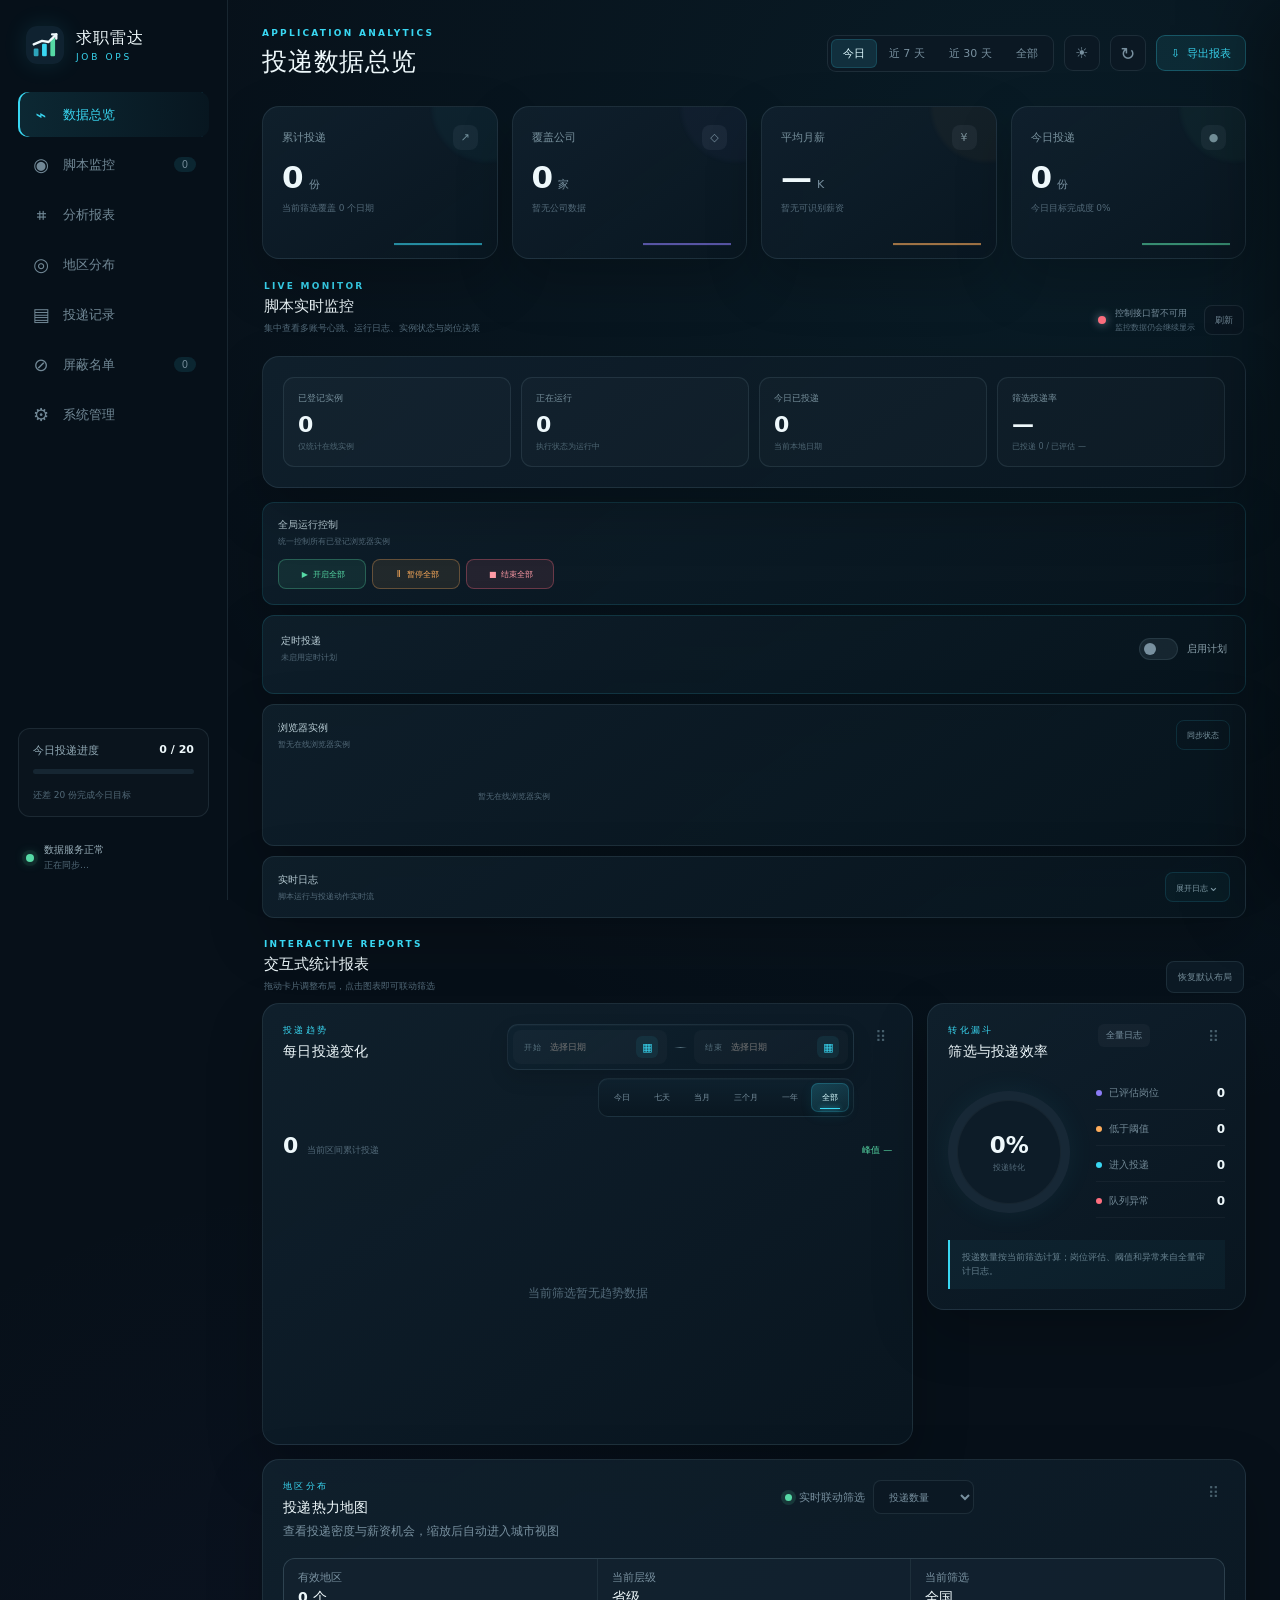
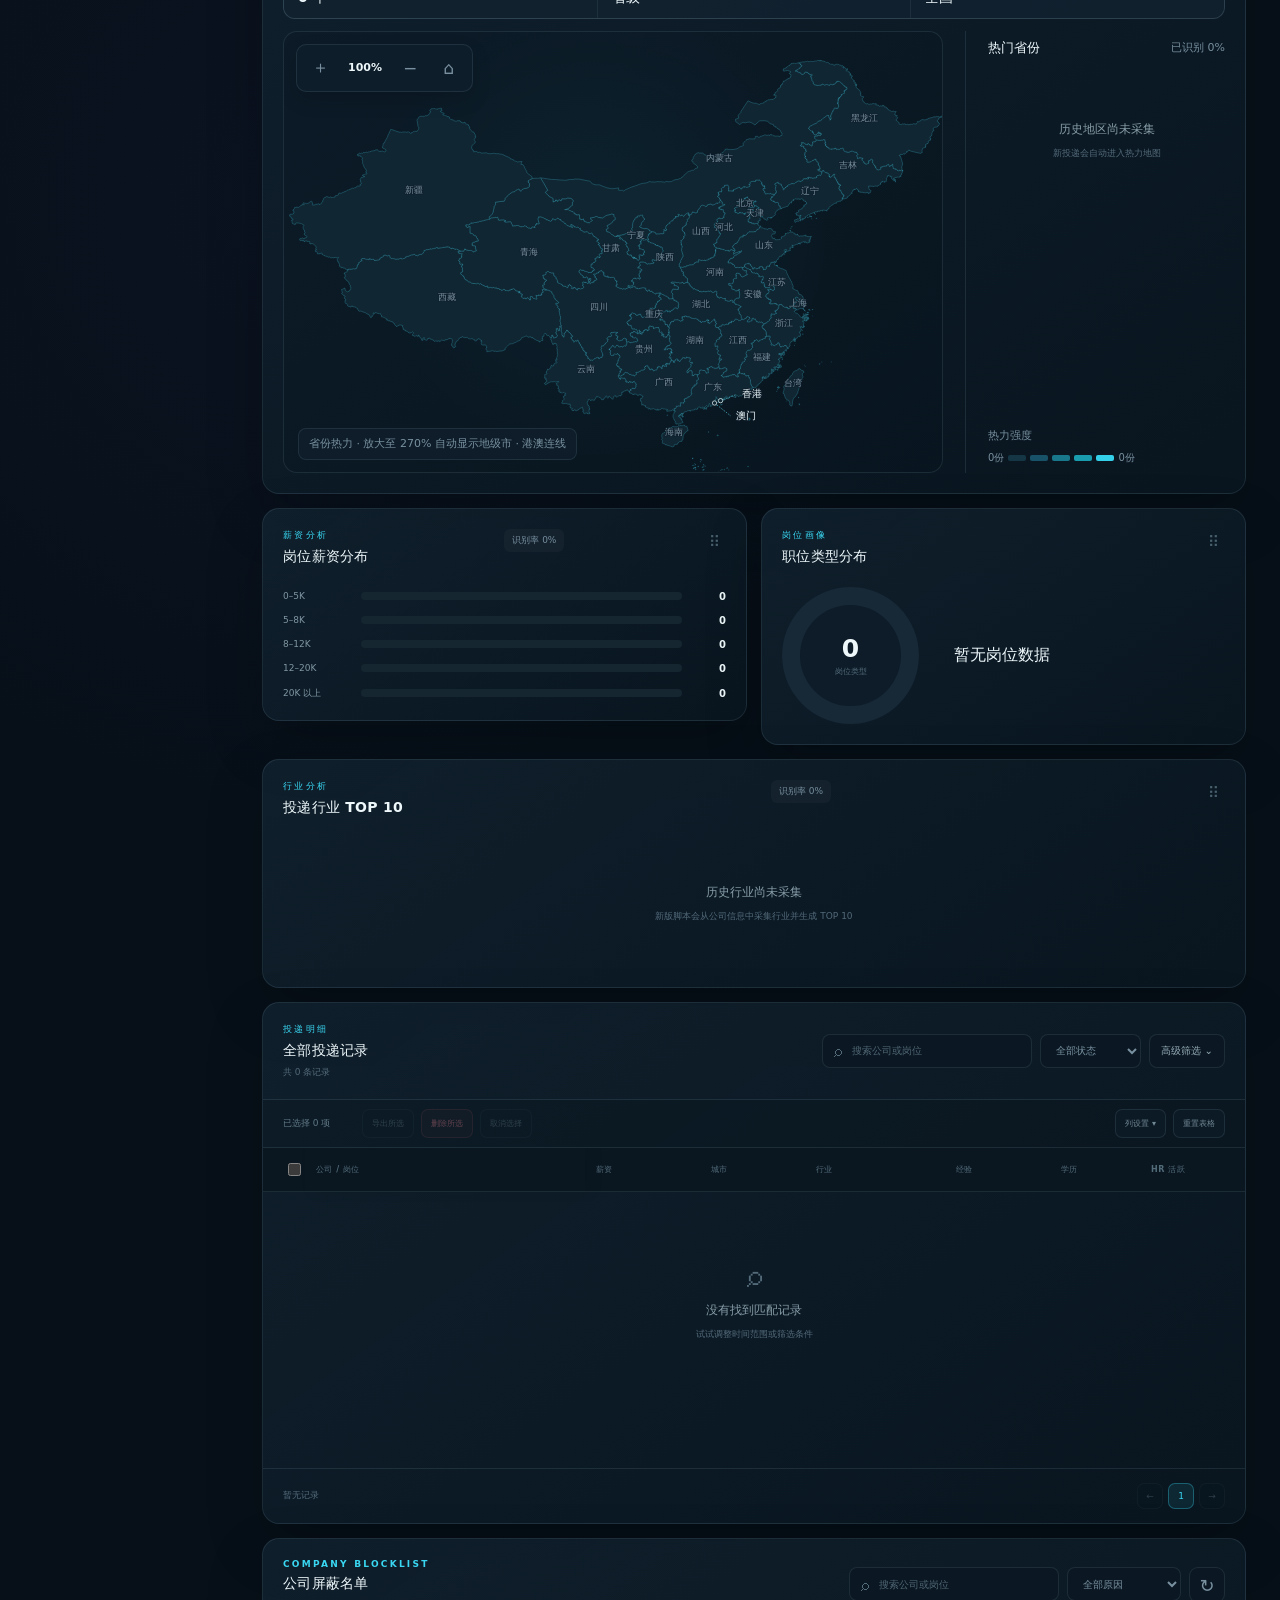
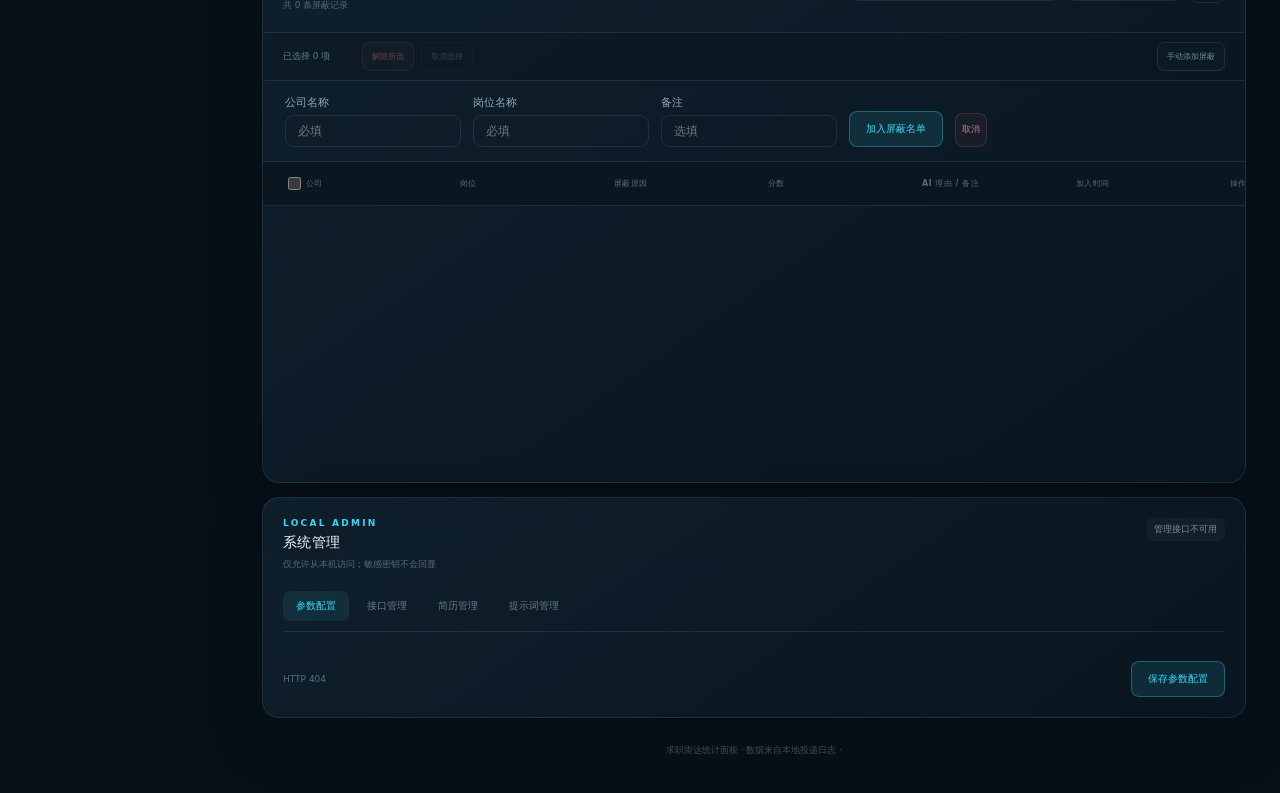
==== commit a554b08b: "功能：新增公司岗位屏蔽名单，过滤即拉黑并支持面板管理 - 新增 BlocklistStore（SQLite），按公司+岗位永久屏蔽，判重复用 delivery_key - 被关键词扣星或 AI 筛选过" ====
--- a/dashboard/index.html
+++ b/dashboard/index.html
@@ -40,6 +40,10 @@
                 <button class="nav-item" data-scroll="applications">
                     <span class="nav-icon">▤</span><span>投递记录</span>
                 </button>
+                <button class="nav-item" data-scroll="blocklistSection">
+                    <span class="nav-icon">⊘</span><span>屏蔽名单</span>
+                    <span class="nav-count" id="navBlocklistCount">0</span>
+                </button>
                 <button class="nav-item" data-scroll="adminSection">
                     <span class="nav-icon">⚙</span><span>系统管理</span>
                 </button>
@@ -411,6 +415,57 @@
                 </div>
             </section>
 
+            <section id="blocklistSection" class="panel records-panel">
+                <div class="records-head">
+                    <div><span class="eyebrow">COMPANY BLOCKLIST</span><h2>公司屏蔽名单</h2><p id="blocklistSubtitle">共 0 条屏蔽记录</p></div>
+                    <div class="record-filters">
+                        <label class="search-box"><span>⌕</span><input id="blocklistSearch" type="search" placeholder="搜索公司或岗位"></label>
+                        <select id="blocklistReasonFilter" class="compact-select">
+                            <option value="">全部原因</option>
+                            <option value="below_threshold">评分不达标</option>
+                            <option value="ai_rejected">AI 筛选拒绝</option>
+                            <option value="manual">手动添加</option>
+                        </select>
+                        <button id="blocklistRefresh" class="icon-button" title="刷新屏蔽名单" aria-label="刷新屏蔽名单">↻</button>
+                    </div>
+                </div>
+                <div class="table-command-bar">
+                    <div class="selection-tools">
+                        <span id="blocklistSelectedCount">已选择 0 项</span>
+                        <button id="blocklistDeleteSelected" class="danger-action" disabled>解除所选</button>
+                        <button id="blocklistClearSelection" disabled>取消选择</button>
+                    </div>
+                    <div class="table-view-tools">
+                        <button id="blocklistAddButton" class="primary-action">手动添加屏蔽</button>
+                    </div>
+                </div>
+                <div class="blocklist-add-form" id="blocklistAddForm" hidden>
+                    <label><span>公司名称</span><input id="blocklistAddCompany" type="text" placeholder="必填"></label>
+                    <label><span>岗位名称</span><input id="blocklistAddTitle" type="text" placeholder="必填"></label>
+                    <label><span>备注</span><input id="blocklistAddNote" type="text" placeholder="选填"></label>
+                    <button id="blocklistAddSubmit" class="primary-action">加入屏蔽名单</button>
+                    <button id="blocklistAddCancel" class="reset-filter">取消</button>
+                </div>
+                <div class="table-wrap">
+                    <table id="blocklistTable">
+                        <thead>
+                            <tr>
+                                <th class="blocklist-select-col"><input type="checkbox" id="blocklistSelectAll" aria-label="全选屏蔽记录"></th>
+                                <th>公司</th>
+                                <th>岗位</th>
+                                <th>屏蔽原因</th>
+                                <th>分数</th>
+                                <th>AI 理由 / 备注</th>
+                                <th>加入时间</th>
+                                <th>操作</th>
+                            </tr>
+                        </thead>
+                        <tbody id="blocklistBody"></tbody>
+                    </table>
+                    <div class="empty-state" id="blocklistEmptyState" hidden><span>⌕</span><strong>暂无屏蔽记录</strong><p>被评分或 AI 过滤的公司岗位会自动出现在这里</p></div>
+                </div>
+            </section>
+
             <section id="adminSection" class="panel admin-panel">
                 <div class="panel-head admin-head">
                     <div><span class="eyebrow">LOCAL ADMIN</span><h2>系统管理</h2><p>仅允许从本机访问；敏感密钥不会回显</p></div>
--- a/dashboard/styles.css
+++ b/dashboard/styles.css
@@ -553,6 +553,20 @@
 .pagination button:disabled { opacity: .35; cursor: not-allowed; }
 footer { padding: 26px 5px 2px; color: #3e5663; font-size: 9px; text-align: center; }
 
+/* 公司屏蔽名单 */
+.blocklist-add-form { display: flex; align-items: flex-end; gap: 12px; padding: 14px 22px; border-bottom: 1px solid var(--line); background: var(--surface-2); flex-wrap: wrap; }
+.blocklist-add-form label { display: flex; flex-direction: column; gap: 5px; font-size: 11px; color: var(--text-soft); }
+.blocklist-add-form input { padding: 8px 12px; border-radius: 9px; border: 1px solid var(--line); background: var(--surface); color: var(--text); font-size: 12px; outline: none; min-width: 160px; }
+.blocklist-select-col { width: 42px; text-align: center; cursor: default; }
+.blocklist-detail { max-width: 280px; white-space: normal; word-break: break-word; color: var(--text-soft); }
+.blocklist-reason { display: inline-block; padding: 3px 9px; border-radius: 999px; font-size: 11px; border: 1px solid var(--line); background: var(--surface-2); color: var(--text-soft); }
+.blocklist-reason-below_threshold { color: #ffca7a; border-color: rgba(255,178,74,.28); background: rgba(255,178,74,.09); }
+.blocklist-reason-ai_rejected { color: #ff8b98; border-color: rgba(255,111,127,.25); background: rgba(255,111,127,.07); }
+.blocklist-reason-manual { color: var(--cyan); border-color: rgba(57,215,242,.28); background: rgba(57,215,242,.09); }
+.blocklist-unblock { padding: 6px 13px; border-radius: 8px; border: 1px solid rgba(255,111,127,.25); background: rgba(255,111,127,.07); color: #ff8b98; font-size: 11px; cursor: pointer; transition: all .15s; }
+.blocklist-unblock:hover { color: #ffd2d7; border-color: rgba(255,111,127,.48); background: rgba(255,111,127,.15); }
+#blocklistTable tbody td { cursor: default; }
+
 .admin-panel { margin-top: 14px; overflow: visible; }
 .admin-tabs { display: flex; gap: 5px; margin: 20px 0 16px; padding-bottom: 10px; border-bottom: 1px solid var(--line); }.admin-tabs button { padding: 8px 13px; border: 0; border-radius: 7px; background: transparent; color: #657d89; font-size: 10px; }.admin-tabs button.active { background: rgba(57,215,242,.09); color: var(--cyan); }
 .admin-view { display: none; }.admin-view.active { display: block; }
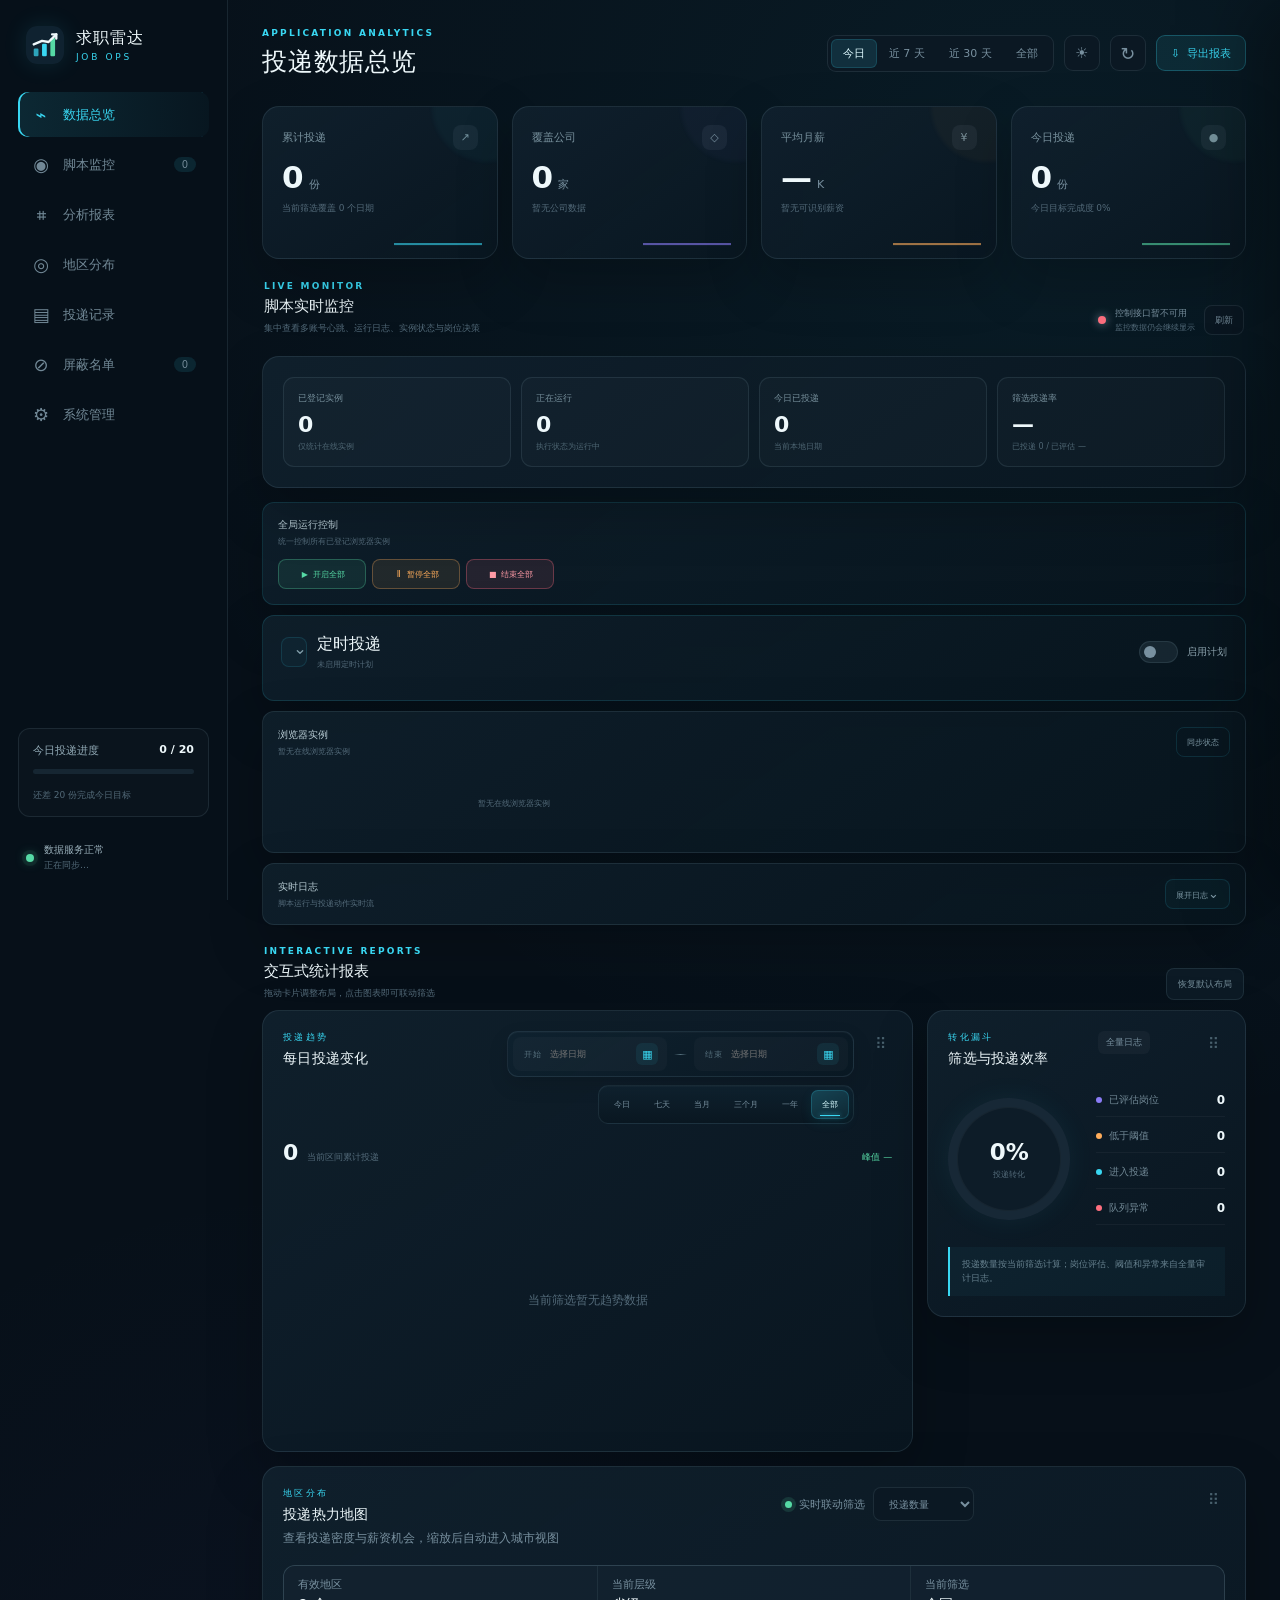
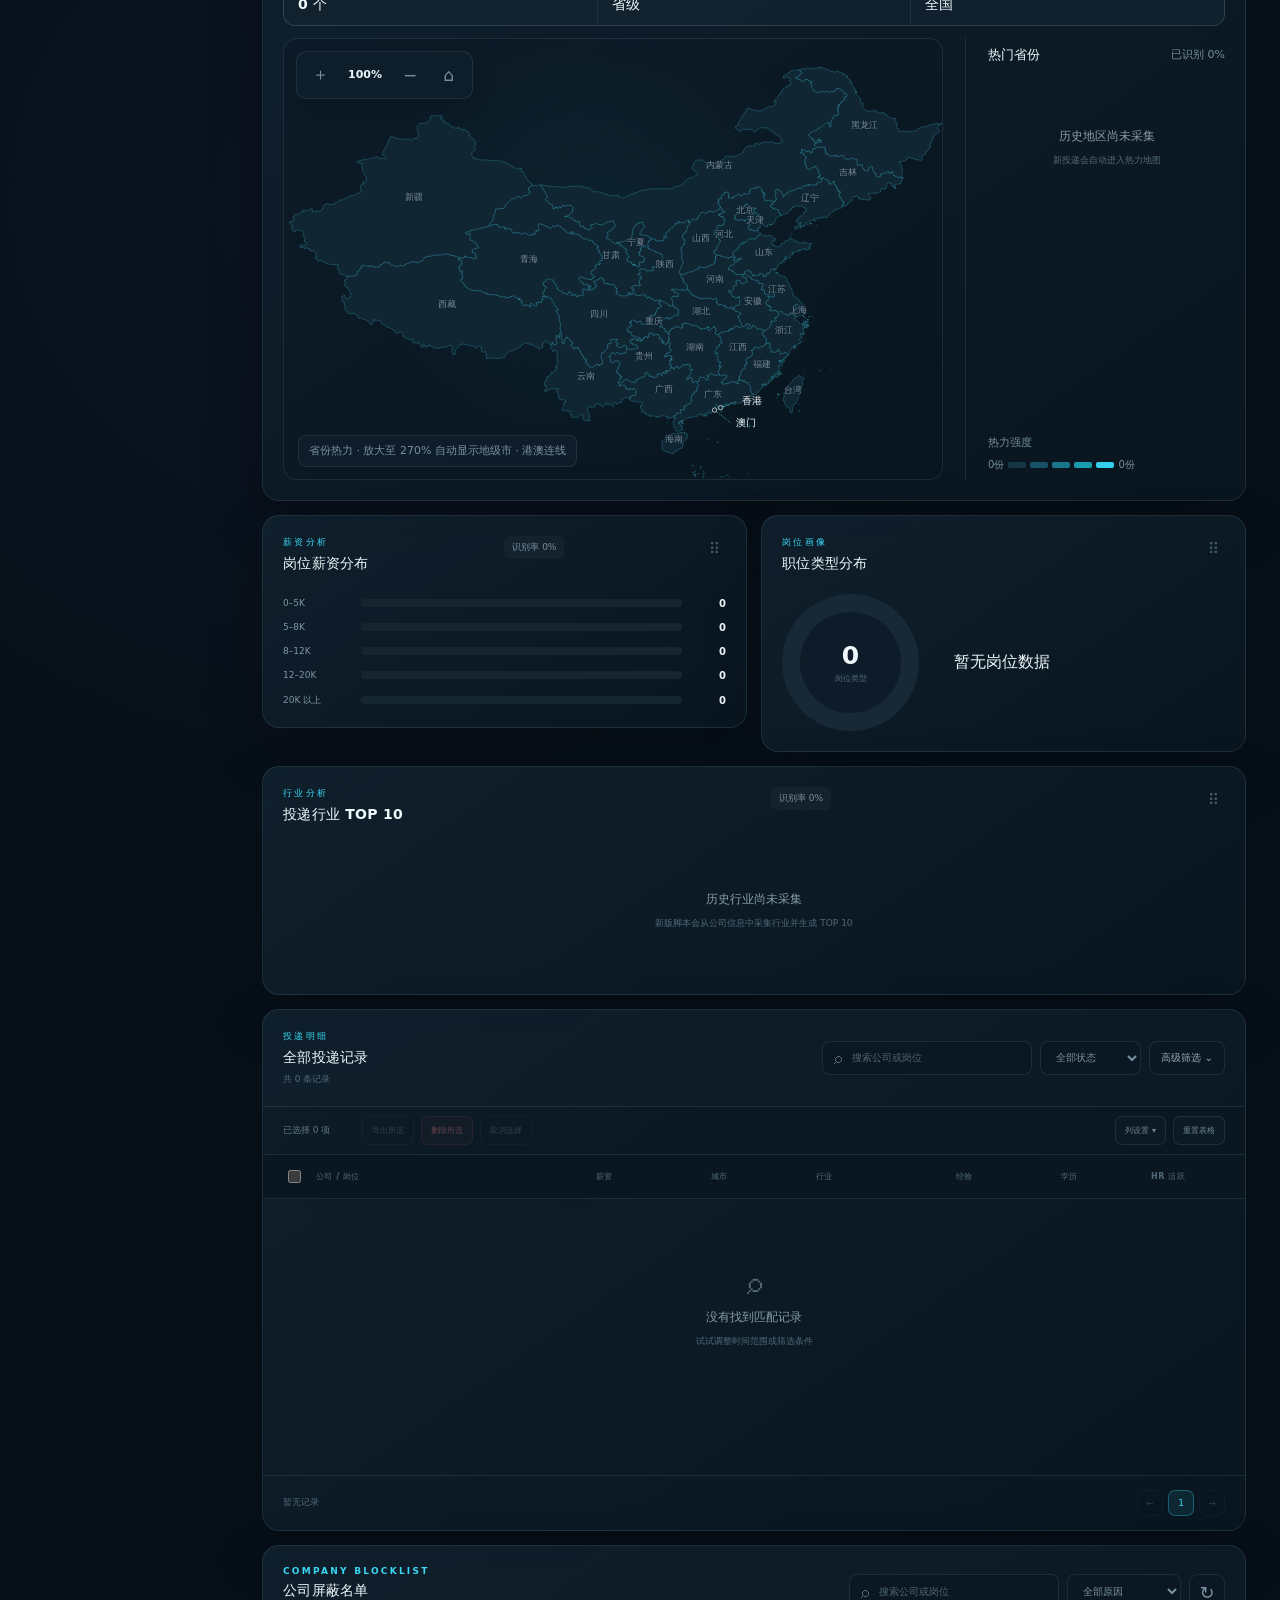
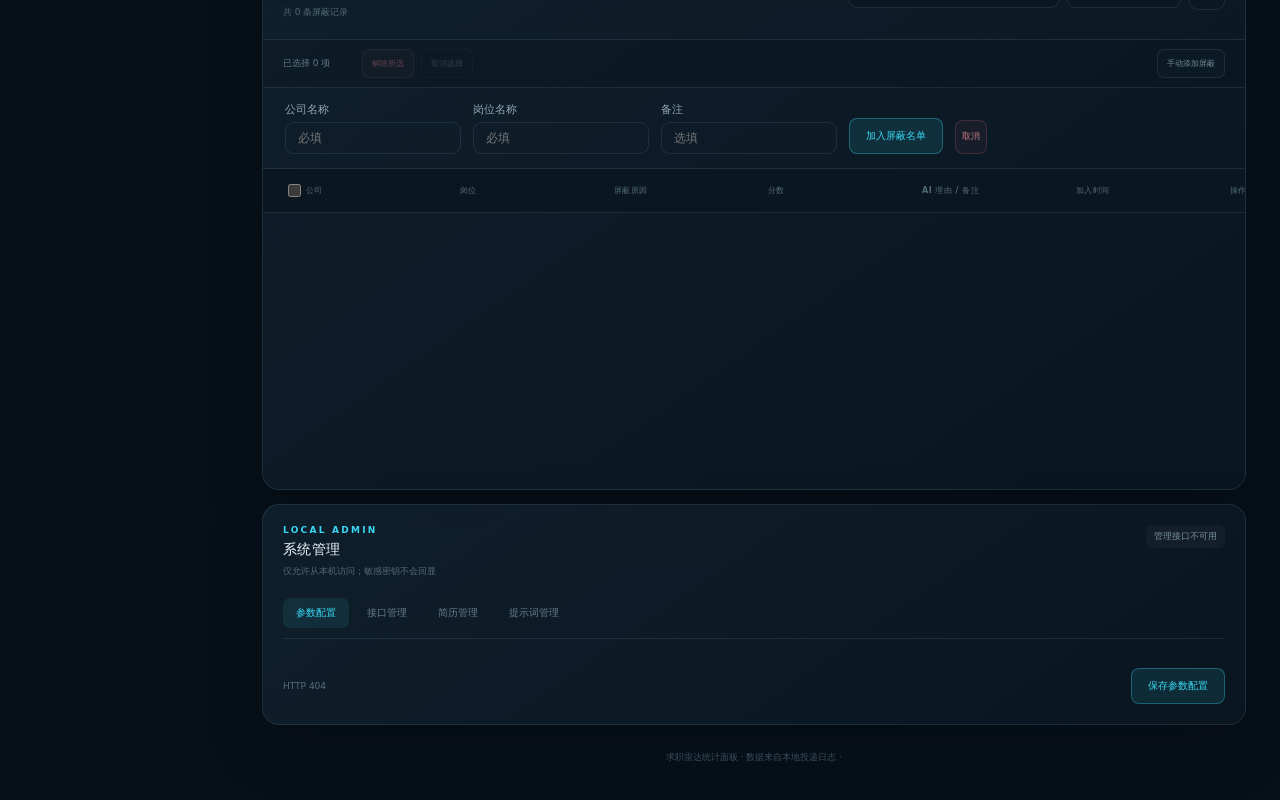
==== commit b0423d3e: "功能：定时投递改为多时段区间模式，新增剩余时间进度环与卡片收纳 - 调度模型将单一开始时间+时长改为同一天内多段区间（不跨午夜），周期决定哪些天、区间决定当天哪些时段 - 旧版单窗口配置在归一化时自动" ====
--- a/dashboard/index.html
+++ b/dashboard/index.html
@@ -10,7 +10,7 @@
     <link rel="icon" href="/dashboard/assets/favicon-32x32.png" type="image/png" sizes="32x32">
     <link rel="icon" href="/dashboard/assets/favicon.svg" type="image/svg+xml">
     <script>try { const savedTheme = localStorage.getItem('goodjobs.dashboard.theme'); document.documentElement.dataset.theme = savedTheme === 'light' ? 'light' : 'dark'; } catch (_) { document.documentElement.dataset.theme = 'dark'; }</script>
-    <link rel="stylesheet" href="/dashboard/styles.css?v=20260720-schedule-composer-2">
+    <link rel="stylesheet" href="/dashboard/styles.css?v=20260728-schedule-intervals">
 </head>
 <body>
     <div class="app-shell">
@@ -135,13 +135,28 @@
 
                     <article id="deliveryScheduleCard" class="control-card control-span-12 delivery-schedule-card">
                         <div class="control-card-head schedule-card-head">
-                            <div><span>定时投递</span><small id="scheduleStatusText" aria-live="polite">计划默认关闭</small></div>
-                            <label class="schedule-toggle">
-                                <input id="scheduleEnabled" type="checkbox" data-schedule-field="enabled" aria-controls="scheduleConfigCollapse" aria-expanded="false">
-                                <span class="schedule-toggle-track" aria-hidden="true"><i></i></span>
-                                <span>启用计划</span>
-                            </label>
-                        </div>
+                            <div class="schedule-card-heading">
+                                <button id="scheduleCollapseToggle" class="schedule-collapse-toggle" type="button" aria-controls="scheduleCardBody" aria-expanded="true" aria-label="收起定时投递卡片">
+                                    <svg class="schedule-collapse-chevron" aria-hidden="true" viewBox="0 0 24 24"><path d="m8 10 4 4 4-4"></path></svg>
+                                </button>
+                                <div><span>定时投递</span><small id="scheduleStatusText" aria-live="polite">计划默认关闭</small></div>
+                            </div>
+                            <div class="schedule-head-aside">
+                                <div id="scheduleProgressRing" class="schedule-progress-ring" hidden aria-hidden="true">
+                                    <svg viewBox="0 0 48 48">
+                                        <circle class="schedule-progress-track" cx="24" cy="24" r="20" pathLength="100"></circle>
+                                        <circle id="scheduleProgressArc" class="schedule-progress-arc" cx="24" cy="24" r="20" pathLength="100"></circle>
+                                    </svg>
+                                    <span id="scheduleProgressLabel" class="schedule-progress-label">--:--</span>
+                                </div>
+                                <label class="schedule-toggle">
+                                    <input id="scheduleEnabled" type="checkbox" data-schedule-field="enabled" aria-controls="scheduleConfigCollapse" aria-expanded="false">
+                                    <span class="schedule-toggle-track" aria-hidden="true"><i></i></span>
+                                    <span>启用计划</span>
+                                </label>
+                            </div>
+                        </div>
+                        <div id="scheduleCardBody" class="schedule-card-body">
                         <div id="scheduleConfigCollapse" class="schedule-config-collapse" aria-hidden="true" inert>
                             <div class="schedule-config-inner">
                                 <div class="schedule-status" id="scheduleStatus"><i aria-hidden="true"></i><span>未启用定时计划</span></div>
@@ -158,17 +173,6 @@
                                     </div>
                                 </div>
 
-                                <div class="schedule-field-group" id="scheduleTimeField">
-                                    <span class="schedule-field-label">开始时间</span>
-                                    <input id="scheduleStartTime" type="hidden" data-schedule-field="startTime">
-                                    <button id="scheduleTimeTrigger" class="schedule-picker-trigger" type="button" aria-haspopup="dialog" aria-controls="scheduleTimePicker" aria-expanded="false">
-                                        <svg aria-hidden="true" viewBox="0 0 24 24"><circle cx="12" cy="12" r="8.5"></circle><path d="M12 7.5v5l3.25 2"></path></svg>
-                                        <span><small>24 小时制</small><strong id="scheduleStartTimeDisplay">选择开始时间</strong></span>
-                                        <svg class="schedule-picker-chevron" aria-hidden="true" viewBox="0 0 24 24"><path d="m8 10 4 4 4-4"></path></svg>
-                                    </button>
-                                    <small id="scheduleStartTimeError" class="schedule-field-error" aria-live="polite"></small>
-                                </div>
-
                                 <div id="scheduleWeekdays" class="schedule-weekdays" data-schedule-section="weekly" hidden>
                                     <span class="schedule-field-label">执行日</span>
                                     <div role="group" aria-label="每周执行日">
@@ -202,31 +206,14 @@
                                 </div>
                             </section>
 
-                            <section class="schedule-duration-panel" aria-labelledby="scheduleDurationLabel">
-                                <div class="schedule-duration-head">
-                                    <div><span id="scheduleDurationLabel">持续时长</span><small>按整小时设置</small></div>
-                                    <strong>24H</strong>
-                                </div>
-                                <input id="scheduleDurationHours" type="hidden" value="0" data-schedule-field="durationHours">
-                                <div id="scheduleDurationDial" class="schedule-duration-dial" data-unset="true">
-                                    <svg viewBox="0 0 320 320">
-                                        <defs><filter id="scheduleDialGlow" x="-50%" y="-50%" width="200%" height="200%"><feGaussianBlur stdDeviation="4" result="blur"></feGaussianBlur><feMerge><feMergeNode in="blur"></feMergeNode><feMergeNode in="SourceGraphic"></feMergeNode></feMerge></filter></defs>
-                                        <circle class="schedule-dial-orbit" cx="160" cy="160" r="124"></circle>
-                                        <circle id="scheduleDurationArc" class="schedule-dial-arc" cx="160" cy="160" r="124" pathLength="100"></circle>
-                                        <g id="scheduleDialTicks" class="schedule-dial-ticks"></g>
-                                        <g id="scheduleStartMarker" class="schedule-start-marker"><circle r="5"></circle><circle r="10"></circle></g>
-                                        <g id="scheduleDurationHandle" class="schedule-duration-handle" role="slider" tabindex="0" aria-label="持续时长" aria-valuemin="1" aria-valuemax="24" aria-valuenow="0" aria-valuetext="未设置">
-                                            <circle class="schedule-handle-halo" r="15"></circle><circle class="schedule-handle-core" r="7"></circle>
-                                        </g>
-                                        <text x="160" y="24" text-anchor="middle">00</text><text x="296" y="164" text-anchor="middle">06</text><text x="160" y="308" text-anchor="middle">12</text><text x="24" y="164" text-anchor="middle">18</text>
-                                    </svg>
-                                    <div class="schedule-dial-center">
-                                        <span>持续</span>
-                                        <div><strong id="scheduleDurationValue">—</strong><small>小时</small></div>
-                                    </div>
-                                </div>
-                                <div id="scheduleWindowSummary" class="schedule-window-summary">请选择开始时间和持续时长</div>
-                                <small id="scheduleDurationError" class="schedule-field-error schedule-duration-error" aria-live="polite"></small>
+                            <section class="schedule-intervals-panel" aria-labelledby="scheduleIntervalsLabel">
+                                <div class="schedule-intervals-head">
+                                    <div><span id="scheduleIntervalsLabel">投递时段</span><small>同一天内可分多段，不跨午夜</small></div>
+                                    <button id="scheduleIntervalAdd" type="button" class="schedule-interval-add">+ 添加时段</button>
+                                </div>
+                                <div id="scheduleIntervalList" class="schedule-interval-list" role="group" aria-label="投递时段列表"></div>
+                                <div id="scheduleIntervalsEmpty" class="schedule-intervals-empty">尚未添加时段，点击「添加时段」设置投递时间。</div>
+                                <small id="scheduleIntervalsError" class="schedule-field-error" aria-live="polite"></small>
                             </section>
                                 </div>
                             </div>
@@ -234,6 +221,7 @@
                         <span id="scheduleFeedback" class="schedule-feedback" aria-live="polite"></span>
                         <div class="schedule-actions" hidden aria-hidden="true">
                             <button id="saveSchedule" type="button" class="control-command start active">保存并立即应用</button>
+                        </div>
                         </div>
                     </article>
 
@@ -617,6 +605,6 @@
 
     <div class="toast" id="toast" role="status"></div>
     <script src="/dashboard/vendor/echarts.min.js" defer></script>
-    <script src="/dashboard/app.js?v=20260720-schedule-composer-2" defer></script>
+    <script src="/dashboard/app.js?v=20260728-schedule-intervals" defer></script>
 </body>
 </html>
--- a/dashboard/styles.css
+++ b/dashboard/styles.css
@@ -262,36 +262,38 @@
 .schedule-plan-summary { display:grid; grid-template-columns:auto minmax(0,1fr); align-items:baseline; gap:12px; min-width:0; margin-top:auto; padding-top:12px; border-top:1px solid var(--line); }
 .schedule-plan-summary span { color:var(--text-faint); font-size:8px; }
 .schedule-plan-summary strong { overflow:hidden; color:var(--text-soft); font-size:9px; font-weight:500; text-align:right; text-overflow:ellipsis; white-space:nowrap; }
-.schedule-duration-panel { display:grid; justify-items:center; min-width:0; }
-.schedule-duration-head { display:flex; align-items:flex-start; justify-content:space-between; width:100%; padding:0 8px; }
-.schedule-duration-head span,.schedule-duration-head small { display:block; }
-.schedule-duration-head span { color:var(--text-strong); font-size:11px; font-weight:600; }
-.schedule-duration-head small { margin-top:4px; color:var(--text-faint); font-size:8px; }
-.schedule-duration-head > strong { color:rgba(57,215,242,.42); font-size:9px; font-weight:600; }
-.schedule-duration-dial { position:relative; width:min(300px,100%); aspect-ratio:1; margin:1px auto -1px; touch-action:none; user-select:none; }
-.schedule-duration-dial::before { content:""; position:absolute; inset:21%; border:1px solid rgba(57,215,242,.07); border-radius:50%; background:radial-gradient(circle,rgba(57,215,242,.055),rgba(7,19,28,.16) 60%,transparent 61%); box-shadow:inset 0 0 25px rgba(57,215,242,.025); }
-.schedule-duration-dial svg { position:relative; z-index:1; display:block; width:100%; height:100%; overflow:visible; cursor:crosshair; }
-.schedule-duration-dial svg > text { fill:var(--text-faint); font-size:9px; font-weight:600; }
-.schedule-dial-orbit,.schedule-dial-arc { fill:none; stroke-width:8; }
-.schedule-dial-orbit { stroke:rgba(106,137,153,.12); }
-.schedule-dial-arc { stroke:var(--cyan); stroke-linecap:round; filter:url(#scheduleDialGlow); transform-origin:160px 160px; transition:stroke-dasharray .12s ease,transform .12s ease; }
-.schedule-dial-ticks line { stroke:rgba(119,151,166,.22); stroke-width:1.2; }
-.schedule-dial-ticks line.major { stroke:rgba(57,215,242,.45); stroke-width:1.8; }
-.schedule-start-marker circle:first-child { fill:var(--green); filter:url(#scheduleDialGlow); }
-.schedule-start-marker circle:last-child { fill:none; stroke:rgba(86,217,165,.35); }
-.schedule-handle-halo { fill:rgba(57,215,242,.14); stroke:rgba(57,215,242,.35); }
-.schedule-handle-core { fill:#d9fbff; stroke:var(--cyan); stroke-width:2; filter:url(#scheduleDialGlow); }
-.schedule-duration-handle { cursor:grab; outline:none; }
-.schedule-duration-handle:focus .schedule-handle-halo { stroke:#d9fbff; stroke-width:2; }
-.schedule-duration-dial[data-unset="true"] .schedule-dial-arc,.schedule-duration-dial[data-unset="true"] .schedule-start-marker,.schedule-duration-dial[data-unset="true"] .schedule-duration-handle { opacity:.32; filter:grayscale(.5); }
-.schedule-dial-center { position:absolute; z-index:2; inset:31%; display:grid; place-content:center; justify-items:center; border-radius:50%; pointer-events:none; text-align:center; }
-.schedule-dial-center > span { color:var(--text-faint); font-size:8px; }
-.schedule-dial-center > div:nth-child(2) { display:flex; align-items:baseline; justify-content:center; min-height:47px; }
-.schedule-dial-center strong { color:var(--text); font-size:34px; font-weight:650; line-height:1.25; }
-.schedule-dial-center small { margin-left:4px; color:var(--text-soft); font-size:9px; }
-.schedule-window-summary { min-height:24px; color:var(--text-strong); font-size:11px; font-weight:600; }
+.schedule-intervals-panel { display:grid; align-content:start; gap:12px; min-width:0; }
+.schedule-intervals-head { display:flex; align-items:flex-start; justify-content:space-between; gap:10px; }
+.schedule-intervals-head span { display:block; color:var(--text-strong); font-size:11px; font-weight:600; }
+.schedule-intervals-head small { display:block; margin-top:4px; color:var(--text-faint); font-size:8px; }
+.schedule-interval-add { flex:0 0 auto; padding:7px 12px; border:1px solid rgba(57,215,242,.3); border-radius:8px; color:var(--cyan); background:var(--cyan-soft); font-size:10px; font-weight:600; cursor:pointer; transition:.16s ease; }
+.schedule-interval-add:hover { border-color:rgba(57,215,242,.5); background:rgba(57,215,242,.12); }
+.schedule-interval-list { display:grid; gap:8px; min-width:0; }
+.schedule-interval-row { display:grid; grid-template-columns:minmax(0,1fr) 18px minmax(0,1fr) 34px; align-items:center; gap:8px; }
+.schedule-interval-row > i { color:var(--muted-2); font-style:normal; text-align:center; }
+.schedule-interval-time { display:grid; gap:2px; min-width:0; padding:8px 11px; border:1px solid var(--line); border-radius:9px; color:var(--text-soft); background:linear-gradient(145deg,rgba(13,30,42,.92),rgba(8,21,31,.8)); text-align:left; cursor:pointer; transition:.16s ease; }
+.schedule-interval-time:hover,.schedule-interval-time[aria-expanded="true"] { border-color:rgba(57,215,242,.32); background:rgba(57,215,242,.045); }
+.schedule-interval-time small { color:var(--text-faint); font-size:8px; }
+.schedule-interval-time strong { overflow:hidden; color:var(--text-strong); font-size:13px; font-weight:600; text-overflow:ellipsis; white-space:nowrap; }
+.schedule-interval-remove { display:grid; place-items:center; width:32px; height:32px; border:1px solid var(--line); border-radius:8px; color:var(--muted); background:var(--surface-input); cursor:pointer; transition:.16s ease; }
+.schedule-interval-remove:hover { color:var(--red); border-color:rgba(255,111,127,.4); background:rgba(255,111,127,.06); }
+.schedule-intervals-empty { padding:14px 12px; border:1px dashed var(--line); border-radius:9px; color:var(--text-faint); font-size:9px; text-align:center; }
+.schedule-intervals-empty[hidden] { display:none; }
+.schedule-progress-ring { position:relative; display:grid; place-items:center; width:48px; height:48px; }
+.schedule-progress-ring[hidden] { display:none; }
+.schedule-progress-ring svg { width:48px; height:48px; transform:rotate(-90deg); }
+.schedule-progress-track,.schedule-progress-arc { fill:none; stroke-width:4; }
+.schedule-progress-track { stroke:rgba(86,217,165,.14); }
+.schedule-progress-arc { stroke:var(--green); stroke-linecap:round; transition:stroke-dasharray .95s linear; }
+.schedule-progress-label { position:absolute; color:var(--green); font-size:9px; font-weight:650; font-variant-numeric:tabular-nums; }
+.schedule-head-aside { display:flex; align-items:center; gap:14px; }
+.schedule-card-heading { display:flex; align-items:center; gap:10px; min-width:0; }
+.schedule-collapse-toggle { display:grid; place-items:center; width:26px; height:26px; flex:0 0 auto; border:1px solid var(--line); border-radius:7px; color:var(--muted); background:var(--surface-input); cursor:pointer; transition:.16s ease; }
+.schedule-collapse-toggle:hover { color:var(--cyan); border-color:rgba(57,215,242,.3); }
+.schedule-collapse-chevron { width:16px; height:16px; fill:none; stroke:currentColor; stroke-width:2; stroke-linecap:round; stroke-linejoin:round; transition:transform .2s ease; }
+.schedule-card-collapsed .schedule-collapse-chevron { transform:rotate(-90deg); }
+.schedule-card-body[hidden] { display:none; }
 .schedule-field-error { min-height:13px; color:var(--red); font-size:8px; line-height:1.4; }
-.schedule-duration-error { text-align:center; }
 .schedule-field-invalid { border-color:rgba(255,111,127,.55)!important; box-shadow:0 0 0 3px rgba(255,111,127,.06)!important; }
 .schedule-actions { display:flex; align-items:center; justify-content:flex-end; gap:8px; margin-top:16px; padding-top:14px; border-top:1px solid var(--line); }
 .schedule-actions[hidden] { display:none; }
@@ -395,10 +397,8 @@
 html[data-theme="light"] .gj-time-picker { border-color:rgba(0,126,152,.18); background:linear-gradient(155deg,rgba(255,255,255,.99),rgba(237,245,248,.99)); box-shadow:0 22px 55px rgba(42,72,85,.2); }
 html[data-theme="light"] .schedule-picker-trigger,
 html[data-theme="light"] .schedule-range-trigger { background:linear-gradient(145deg,rgba(255,255,255,.96),rgba(241,246,249,.92)); }
-html[data-theme="light"] .schedule-duration-dial::before { background:radial-gradient(circle,rgba(0,142,170,.07),rgba(232,241,245,.45) 60%,transparent 61%); }
-html[data-theme="light"] .schedule-dial-orbit { stroke:rgba(52,90,108,.14); }
-html[data-theme="light"] .schedule-dial-ticks line { stroke:rgba(52,90,108,.3); }
-html[data-theme="light"] .schedule-handle-core { fill:#ffffff; }
+html[data-theme="light"] .schedule-progress-track { stroke:rgba(52,90,108,.16); }
+html[data-theme="light"] .schedule-interval-time { background:linear-gradient(145deg,rgba(255,255,255,.96),rgba(241,246,249,.92)); }
 html[data-theme="light"] .gj-calendar-range-status { color:#075d70; background:rgba(0,142,170,.07); }
 
 .chart-box { height: 205px; margin-top: 4px; }
@@ -971,7 +971,7 @@
     .record-filters { display: grid; grid-template-columns: 1fr 1fr; }.search-box { grid-column: 1 / 3; width: 100%; }
     .report-section-head { align-items: flex-start; flex-direction: column; }.drag-handle { display: none; }.selection-tools, .table-view-tools { flex-wrap: wrap; }.map-head-tools { width: 100%; justify-content: space-between; flex-wrap: wrap; }
     .advanced-filters { grid-template-columns: 1fr; }.filter-chips { grid-column: 1; }.monitor-metrics { grid-template-columns: 1fr 1fr; }.form-row, .form-row:has(label:nth-child(2):last-child) { grid-template-columns: 1fr; }.editor-toolbar, .admin-view[data-admin-view="prompts"] .editor-toolbar { grid-template-columns: 1fr; }.admin-actions { align-items: stretch; flex-direction: column; }.admin-actions button { width: 100%; }
-    .control-heading { align-items:flex-start; flex-direction:column; }.control-sync { width:100%; }.control-sync button { margin-left:auto; }.control-global-bar { grid-template-columns:1fr; }.control-safety-switches { grid-column:auto; grid-template-columns:1fr 1fr; }.control-kpi-grid { grid-template-columns:1fr 1fr; }.control-primary-actions button { flex:1; }.schedule-composer { grid-template-columns:1fr; gap:16px; }.schedule-duration-panel { grid-row:1; }.schedule-settings { grid-row:2; min-height:0; padding:16px 0 0; border-top:1px solid var(--line); border-right:0; }.schedule-duration-dial { width:min(280px,100%); }.schedule-actions { align-items:stretch; flex-wrap:wrap; }.timeline-filters { display:none!important; }
+    .control-heading { align-items:flex-start; flex-direction:column; }.control-sync { width:100%; }.control-sync button { margin-left:auto; }.control-global-bar { grid-template-columns:1fr; }.control-safety-switches { grid-column:auto; grid-template-columns:1fr 1fr; }.control-kpi-grid { grid-template-columns:1fr 1fr; }.control-primary-actions button { flex:1; }.schedule-composer { grid-template-columns:1fr; gap:16px; }.schedule-intervals-panel { grid-row:1; }.schedule-settings { grid-row:2; min-height:0; padding:16px 0 0; border-top:1px solid var(--line); border-right:0; }.schedule-actions { align-items:stretch; flex-wrap:wrap; }.timeline-filters { display:none!important; }
     .live-log-tools { grid-template-columns:repeat(2,minmax(0,1fr)); }.live-log-verbosity,.live-log-actions { grid-column:1 / -1; }.live-log { grid-template-columns:58px minmax(0,1fr) auto; grid-template-areas:"time account sender" "message message message"; row-gap:4px; }.live-log-message { padding-left:0; }
     .llm-console-head,.llm-usage-head { align-items: stretch; flex-direction: column; }.llm-provider-summary { align-self: flex-start; }.llm-usage-tools { justify-content: space-between; }.llm-usage-range { flex: 1; }.llm-usage-kpis { grid-template-columns: repeat(2,minmax(0,1fr)); }.llm-usage-kpi:nth-child(odd) { border-left: 0; }.llm-usage-kpi:nth-child(n+3) { border-top: 1px solid var(--line); }.llm-usage-kpi:last-child { grid-column: span 2; }.llm-usage-trend { height: 220px; min-height: 220px; }.llm-usage-rankings { grid-template-columns: minmax(0,1fr); }.llm-usage-ranking { padding-right: 0; }.llm-usage-ranking + .llm-usage-ranking { margin-top: 8px; padding-left: 0; border-top: 1px solid var(--line); border-left: 0; }.llm-global-bar { grid-template-columns: 1fr; padding: 11px; }.llm-secondary-action { align-self: stretch; }.llm-provider-card { padding: 12px; }.llm-span-4,.llm-provider-grid .llm-span-6 { grid-column: span 12; }.llm-save-bar { gap: 10px; }.llm-save-bar > span { line-height: 1.6; }
     th:nth-child(5), td:nth-child(5) { display: none; }
@@ -984,7 +984,7 @@
     .funnel-content { grid-template-columns: 1fr; }.conversion-ring { margin: 0 auto; }.funnel-list { margin-top: 5px; }
     .salary-row { grid-template-columns: 58px 1fr 30px; }
     .monitor-metrics { grid-template-columns: 1fr; }.live-log-tools { grid-template-columns:minmax(0,1fr); }.live-log-filter,.live-log-verbosity,.live-log-actions { grid-column:1; }.live-log-actions { justify-content:flex-end; }.live-log { grid-template-columns:52px minmax(0,1fr) auto; gap:6px; }
-    .control-kpi-grid { grid-template-columns:1fr; }.control-safety-switches,.control-filter-grid { grid-template-columns:1fr; }.control-card-head { align-items:flex-start; flex-direction:column; }.control-card-head > div:last-child { width:100%; flex-wrap:wrap; }.schedule-card-head { gap:12px; }.schedule-toggle { align-self:flex-start; }.schedule-mode-segments { grid-template-columns:repeat(2,minmax(0,1fr)); height:auto; }.schedule-mode-segments button { height:31px; }.schedule-range-trigger { grid-template-columns:minmax(0,1fr) 18px minmax(0,1fr); gap:5px; padding-right:43px; }.schedule-range-trigger strong { font-size:9px; }.schedule-range-trigger .schedule-calendar-icon { right:8px; width:25px; height:25px; }.schedule-duration-dial { width:min(240px,100%); }.schedule-actions button { flex:1; min-width:0; }.gj-date-picker,.gj-time-picker { top:auto!important; right:12px; bottom:12px; left:12px!important; width:auto; max-height:calc(100vh - 24px); overflow-y:auto; overscroll-behavior:contain; }.control-instance-quota { grid-template-columns:1fr; align-items:stretch; }.control-instance-quota-editor { grid-template-columns:minmax(0,1fr) 58px; }
+    .control-kpi-grid { grid-template-columns:1fr; }.control-safety-switches,.control-filter-grid { grid-template-columns:1fr; }.control-card-head { align-items:flex-start; flex-direction:column; }.control-card-head > div:last-child { width:100%; flex-wrap:wrap; }.schedule-card-head { gap:12px; }.schedule-toggle { align-self:flex-start; }.schedule-mode-segments { grid-template-columns:repeat(2,minmax(0,1fr)); height:auto; }.schedule-mode-segments button { height:31px; }.schedule-range-trigger { grid-template-columns:minmax(0,1fr) 18px minmax(0,1fr); gap:5px; padding-right:43px; }.schedule-range-trigger strong { font-size:9px; }.schedule-range-trigger .schedule-calendar-icon { right:8px; width:25px; height:25px; }.schedule-actions button { flex:1; min-width:0; }.gj-date-picker,.gj-time-picker { top:auto!important; right:12px; bottom:12px; left:12px!important; width:auto; max-height:calc(100vh - 24px); overflow-y:auto; overscroll-behavior:contain; }.control-instance-quota { grid-template-columns:1fr; align-items:stretch; }.control-instance-quota-editor { grid-template-columns:minmax(0,1fr) 58px; }
     .llm-provider-top { grid-template-columns: 34px minmax(0,1fr); grid-template-areas: "order identity" "status status" "toggle tools"; }.llm-card-toggle { justify-self: start; }.llm-provider-tools { justify-self: end; }.llm-provider-tools .llm-test-action { width: 29px; padding: 0; }.llm-provider-tools .llm-test-action b { display: none; }.llm-field-label { flex-wrap: wrap; }.llm-inline-toggle { width: 100%; margin-left: 0; }.llm-input-shell button { min-width: 38px; padding-inline: 6px; }
     th:nth-child(3), td:nth-child(3) { display: none; }
 }
